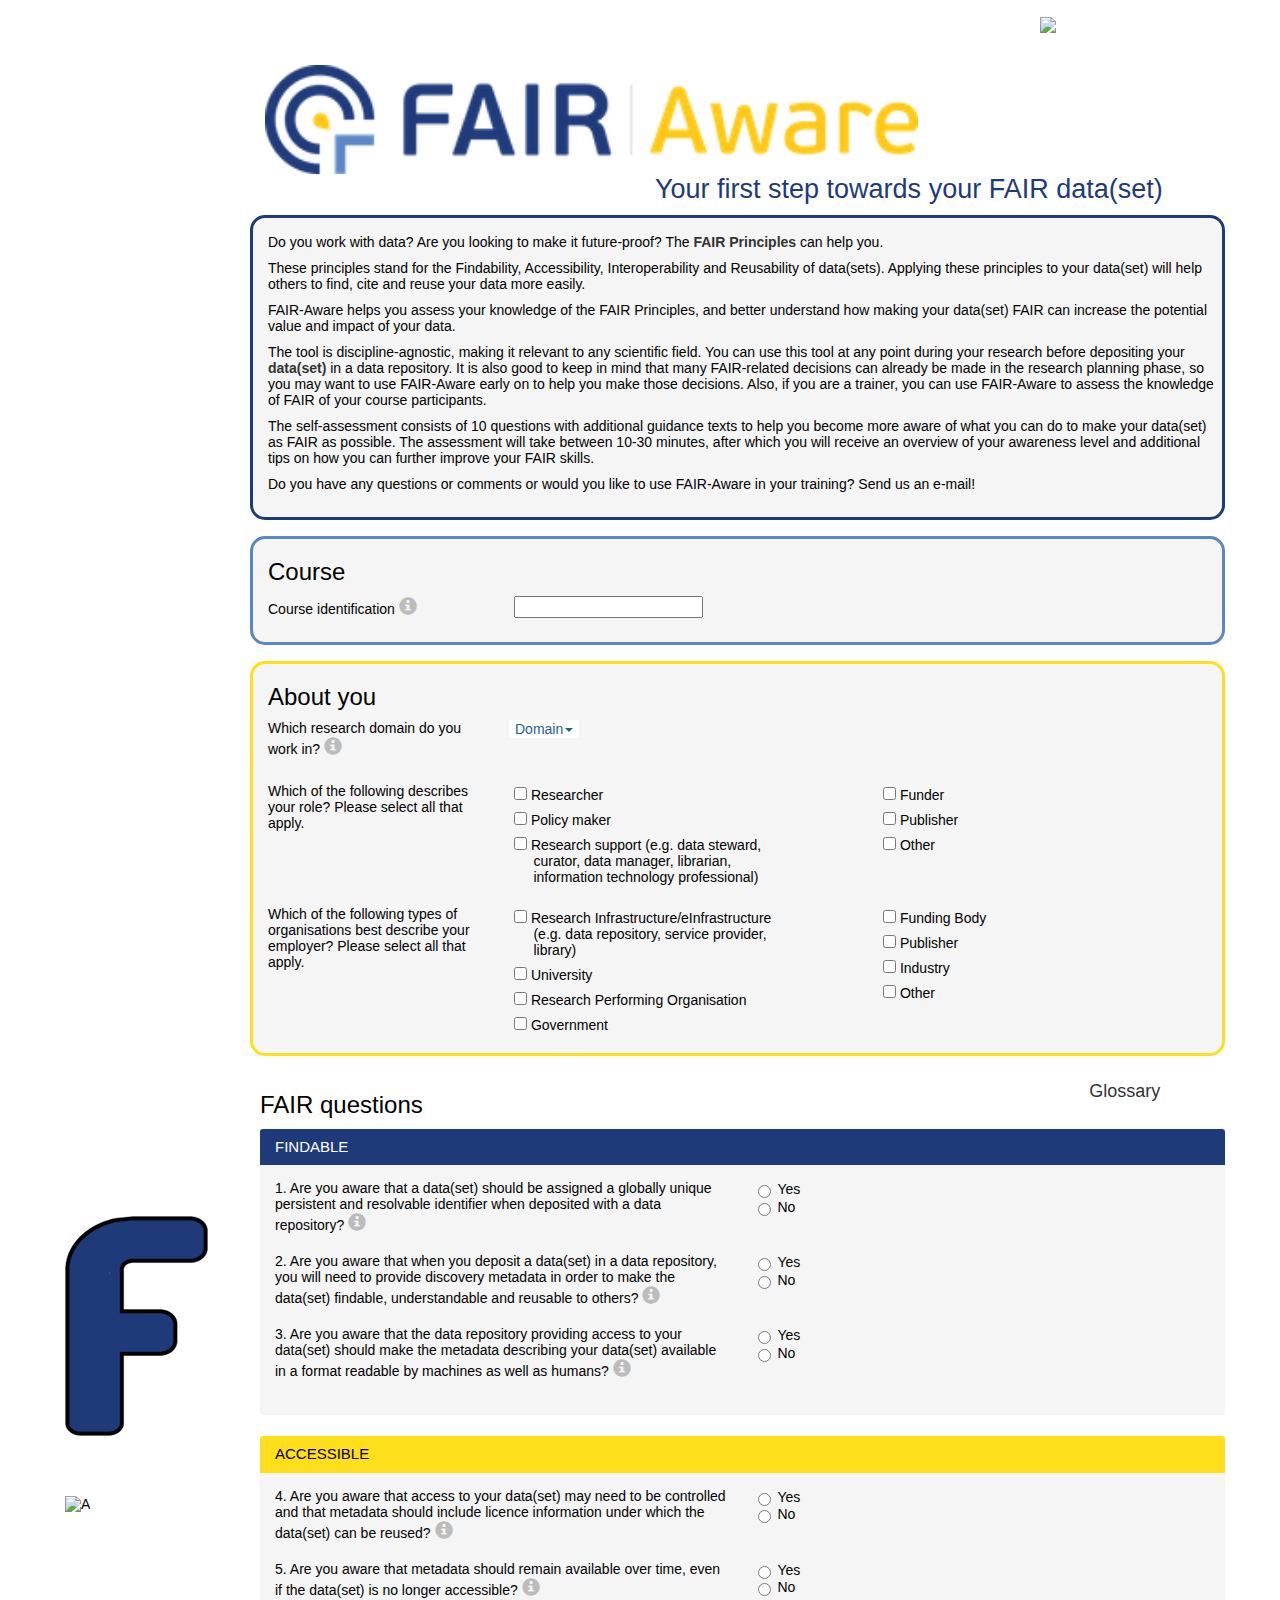
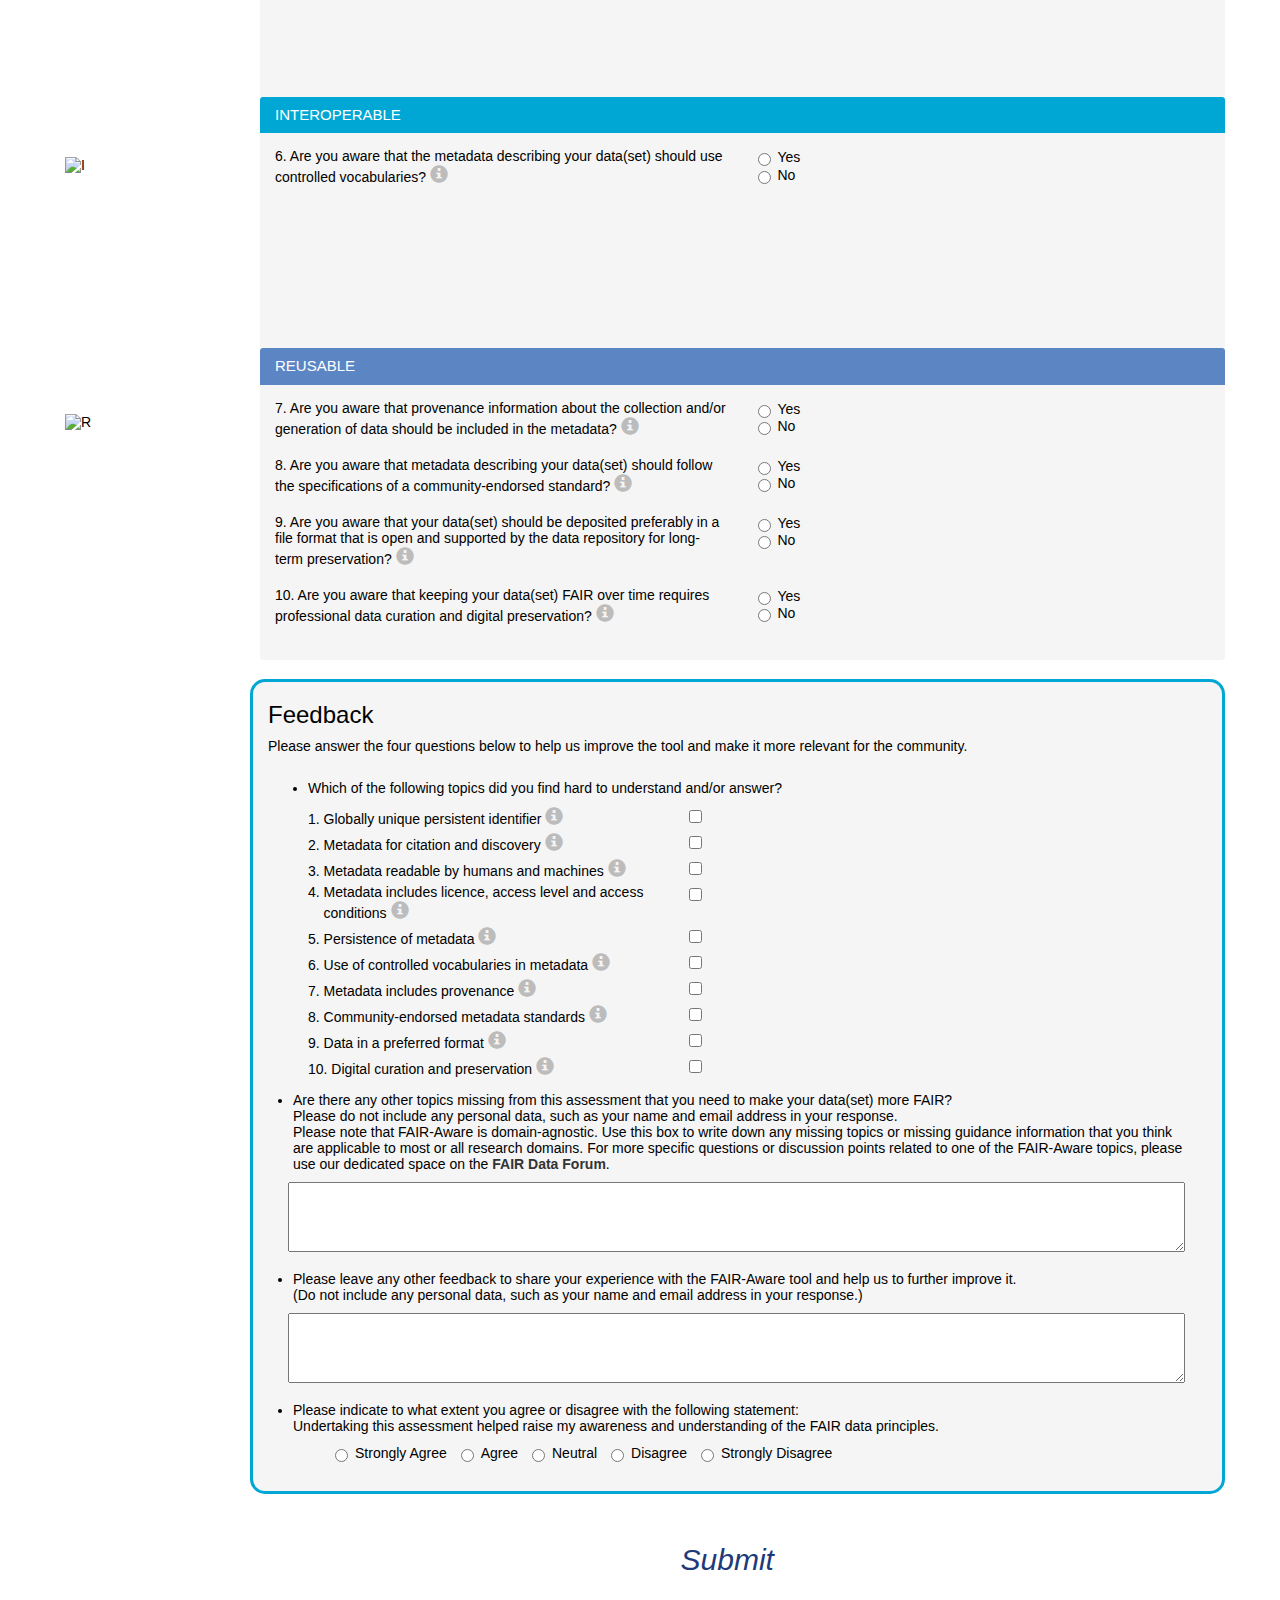
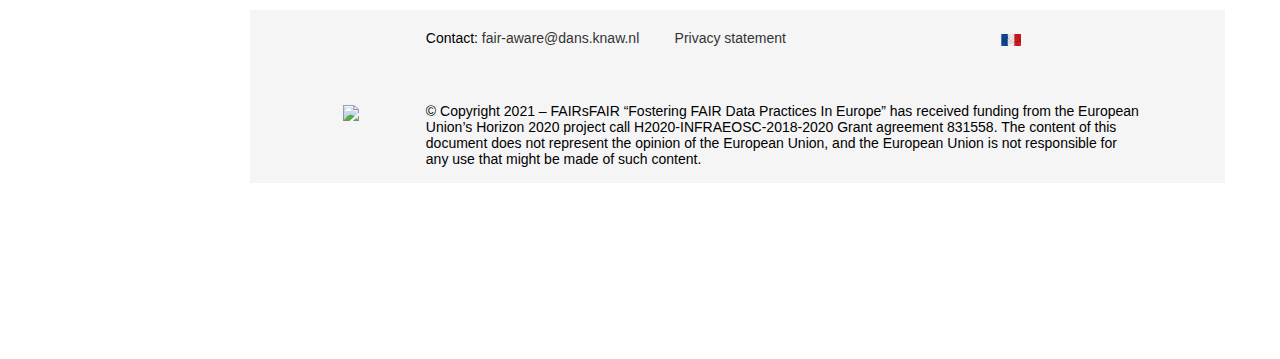
==== index.html @ a75d1a0b "added Matomo code" ====
<!DOCTYPE html>
<html xmlns="http://www.w3.org/1999/html">

<head>
    <meta charset="utf-8"/>
    <meta name="viewport" content="width=device-width, initial-scale=1">
    <meta property="og:title" content="FAIR-Aware online assessment tool"/>
    <meta property="og:description" content="FAIR-Aware is an disciplinary-agnostic online tool developed by the FAIRsFAIR project. Different scientific communities can adapt it to their own use."/>
    <meta property="og:image" content="https://fairaware.dans.knaw.nl/images/logos/fairaware_linkedin.png"/>
    <meta property="og:image:width" content="180" />
    <meta property="og:image:height" content="110" />
    <meta property="og:url" content="https://fairaware.dans.knaw.nl" />

    <title>FAIR-Aware</title>

    <!-- jQuery (necessary for Bootstrap's JavaScript plugins) -->
    <script src="https://ajax.googleapis.com/ajax/libs/jquery/3.5.1/jquery.min.js"></script>
    <!-- Bootstrap via CDN -->
    <link rel="stylesheet" href="https://maxcdn.bootstrapcdn.com/bootstrap/3.4.1/css/bootstrap.min.css">
    <!-- Optional theme -->
    <link rel="stylesheet" href="https://maxcdn.bootstrapcdn.com/bootstrap/3.2.0/css/bootstrap-theme.min.css"/>
    <!-- FontAwesome -->
    <link rel="stylesheet" href="https://pro.fontawesome.com/releases/v5.10.0/css/all.css" integrity="sha384-AYmEC3Yw5cVb3ZcuHtOA93w35dYTsvhLPVnYs9eStHfGJvOvKxVfELGroGkvsg+p" crossorigin="anonymous"/>
    <!-- Bootstrap -->
    <script src="https://maxcdn.bootstrapcdn.com/bootstrap/3.4.1/js/bootstrap.min.js"></script>
    <!-- Firebase App (the core Firebase SDK) is always required and must be listed first -->
    <script src="https://www.gstatic.com/firebasejs/7.8.2/firebase-app.js"></script>
    <!-- Firebase products -->
    <script src="https://www.gstatic.com/firebasejs/7.8.2/firebase-auth.js"></script>
    <script src="https://www.gstatic.com/firebasejs/7.8.2/firebase-database.js"></script>
    <!-- Firebase configuration -->
    <script src="jscript/fbconfig.js"></script>
    <!-- Database scripts -->
    <script src="jscript/database.js"></script>
    <!-- Assessment scripts -->
    <script src="jscript/assessment.js"></script>
    <!-- Assessment css -->
    <link rel="stylesheet" href="css/assessment.css">
    <!-- Assessment favicon -->
    <link rel="shortcut icon" href="images/logos/favicon.ico">
    <!-- Schema.org definitions -->
    <script type="application/ld+json" id="nl-knaw-dans-fairaware">{"@context": "https://schema.org","@type": "Webpage","name": "FAIR-Aware","url": "https://fairaware.dans.knaw.nl/","about": "A tool to assess user's awareness of FAIR principles of research data (FAIR = findable, accessible, interoperable and reusable)","assesses" :  "Awareness of FAIR principles of research data (FAIR = findable, accessible, interoperable and reusable)","audience" : "Researchers, policy makers, publishers, funders,data stewards, curators, data managers, librarian, information technology professionals, other","significantLink" : ["https://www.fairsfair.eu/fair-aware", "https://www.fairsfair.eu/", "https://www.force11.org/group/fairgroup/fairprinciples"],"creator": {"@type": "Project","name": "FAIRsFAIR ","url": "https://www.fairsfair.eu/",    "logo": "https://fairaware.dans.knaw.nl/images/fairisfair.png","contactPoint": {"@type": "ContactPoint","name": "FAIRsFAIR","email": "fair-aware@dans.knaw.nl"}},"maintainer": {"@id": "https://ror.org/008pnp284","@type": "Organization","name": "Data Archiving & Networked Services DANS","address": "Anna van Saksenlaan 51, 2593 HW Den Haag","url": "https://dans.knaw.nl",    "logo": "https://fairaware.dans.knaw.nl/images/dans.png","contactPoint": {"@type": "ContactPoint","name": "DANS","telephone": "+31 70 349 44 50","email": "info@dans.knaw.nl"},"sameAs": ["https://www.youtube.com/user/DANSDataArchiving","https://twitter.com/DANSKNAW"]}}</script>
</head>

<!-- ============================ -->
<!-- =========== BODY =========== -->
<!-- ============================ -->
<body>

<div class="container">
    <div class="fair">

        <!-- === LOGOS === -->
        <div id="logos">
            <div class="row">
                <div class="col-md-10 col-sm-9 col-xs-9"></div>
                <div class="col-md-2 col-sm-3 col-xs-3">
                    <br>
                    <a class="host-logo" href="https://dans.knaw.nl/" target="_blank"><img src="images/logos/dans.png"></a>
                </div>
            </div>
            <div class="row">
                <div class="col-md-2 col-sm-0 col-xs-0"></div>
                <div class="col-md-7 col-sm-9 col-xs-9">
                    <br><br>
                    <a class="fairsfair-logo" href="https://www.fairsfair.eu/fair-aware" target="_blank"><img src="images/logos/fairaware.png"></a>
                </div>
            </div>
        </div>
        <div class="row" id="subtitle">
            <div class="col-md-6 col-sm-0 col-xs-0"></div>
            <div class="col-md-6 col-sm-12 col-xs-12">
                <p>Your first step towards your FAIR data(set)</p>
            </div>
        </div>

        <!-- === INTRODUCTION === -->
        <div class="intro" id="intro">
            <div class="row">
                <div class="col-md-2"></div>
                <div class="col-md-10" id="intro-box">
                    <br>
                    <div id="introduction-text"></div>
                </div>
            </div>
        </div>
        <br>

        <!-- ============================================================ -->
        <!-- ======== SCORE AND GUIDANCE TEXTS AFTER SUBMITTING  ======== -->
        <!-- ============================================================ -->
        <div id="score-and-guidance">
            <div class="row">
                <div class="col-md-4"></div>
                <div class="col-md-8">
                    <h2>Thank you for your participation!</h2>
                </div>
            </div><br><br>
            <div class="row">
                <div class="col-md-2"></div>
                <div class="col-md-10">
                    <div class="row">
                        <div class="col-md-5">
                            <div>
                                <img class="print-letter" id="awareness-f" src="images/print/blue/F_0.jpg" alt="F"/>
                                <img class="print-letter" id="awareness-a" src="images/print/blue/A_0.jpg" alt="A"/>
                                <img class="print-letter" id="awareness-i" src="images/print/blue/I_0.jpg" alt="I"/>
                                <img class="print-letter" id="awareness-r" src="images/print/blue/R_0.jpg" alt="R"/>
                            </div>
                        </div>
                        <div class="col-md-7">
                            <h2>Awareness:</h2>
                            <h2 id="score-text-awareness"></h2>
                        </div>
                    </div>
                    <br>
                    <div class="row">
                        <div class="col-md-5">
                            <div>
                                <img class="print-letter" id="willingness-f" src="images/print/yellow/F_0.jpg" alt="F"/>
                                <img class="print-letter" id="willingness-a" src="images/print/yellow/A_0.jpg" alt="A"/>
                                <img class="print-letter" id="willingness-i" src="images/print/yellow/I_0.jpg" alt="I"/>
                                <img class="print-letter" id="willingness-r" src="images/print/yellow/R_0.jpg" alt="R"/>
                            </div>
                        </div>
                        <div class="col-md-7">
                            <h2>Willingness to comply:</h2>
                            <h2 id="score-text-willingness"></h2>
                        </div>
                    </div>
                    <div class="row" id="guidance-texts">
                        <div class="pagebreak"></div>
                        <div class="col-md-12">
                            <h2>Guidance:</h2>
                            <h4>Based on your answers, you can find the guidance below to improve your awareness on some FAIR issues.</h4><br>
                            <div id="guidance"></div><br>
                        </div>
                    </div>
                    <div id="show-summary" class="row">
                        <div class="col-md-12">
                            <br><br>
                            <h4>If you would like to view a summary of your responses, click <a onclick="show_responses()">here</a></h4>
                    <div class="row social">
                        <div class="col-md-12">
                            <h4>
                                Please share this tool with others:&nbsp;&nbsp;
                                <a onclick="social_media('twitter')"><i class="fab fa-twitter-square"></i></a>&nbsp;&nbsp;
                                <a onclick="social_media('linkedin')"><i class="fab fa-linkedin"></i></a>&nbsp;&nbsp;
                                <a href="mailto:?subject=FAIR-Aware assessment tool&body=I just used FAIR-Aware Assessment tool to assess and increase my knowledge on the FAIR data principles! %0D%0ATry it out for yourself here: https://fairaware.dans.knaw.nl"><i class="fas fa-envelope-square"></i></a>&nbsp;&nbsp;
                                <a onclick="social_media('whatsapp')"><i class="fab fa-whatsapp"></i></a>
                            </h4>
                        </div>
                    </div>
                        </div>
                    </div>
                    <div id="summary-responses" class="row">
                        <div class="pagebreak"></div>
                        <div class="col-md-12">
                            <h2>Summary of your responses:</h2>
                        </div>
                    </div>
                </div>
            </div>
        </div>

        <div id="contents">

            <!-- ======================== -->
            <!-- ======== COURSE ======== -->
            <!-- ======================== -->
            <div>
                <div class="row">
                    <div class="col-md-2"></div>
                    <div class="col-md-10" id="course">
                        <h3>Course <i class="fas fa-chalkboard-teacher" aria-hidden="true"></i></h3>

                        <div class="row">
                            <div class="col-md-3" id="C-i-1-title">
                                <p>Course identification
                                    <a href="#fhelp" data-toggle="modal" onclick="show_modal('C-i-1')">
                                        <span class="glyphicon glyphicon-info-sign" ></span>
                                    </a>
                                </p>
                            </div>
                            <div class="col-md-9">
                                <input id="cq1"/>
                            </div>
                        </div>
                    </div>
                </div>
            </div>
            <br>

            <!-- =========================== -->
            <!-- ======== ABOUT YOU ======== -->
            <!-- =========================== -->
            <div class="context">
                <div class="row">
                    <div class="col-md-2"></div>
                    <div class="col-md-10" id="about-you">
                        <h3>About you <i class="fa fa-user-circle" aria-hidden="true"></i></h3>

                        <div class="row">
                           <div class="col-md-3" id="Y-i-1-title">
                                <p>Which research domain do you work in?
                                    <a href="#fhelp" data-toggle="modal" onclick="show_modal('Y-i-1')">
                                        <span class="glyphicon glyphicon-info-sign" ></span>
                                    </a>
                                </p>
                           </div>
                           <div class="col-md-9">
                               <div id="yq1">
                                   <div class="row">
                                       <div class="col-md-2">
                                           <div id="domain" html-file="domain.html"></div>
                                           <script>includeHTML("domain");</script>
                                       </div>
                                       <div class="col-md-10">
                                           <div id="show-domains"></div>
                                       </div>
                                   </div>
                               </div>
                           </div>
                        </div>
                        <br>

                        <div class="row">
                            <div class="col-md-3" id="Y-i-2-title">
                                <p>Which of the following describes your role? Please select all that apply. </p>
                            </div>
                            <div class="col-md-9">
                                <div id="yq2">
                                    <div class="row">
                                        <div class="col-md-5">
                                            <label id="lyq2.1"><input type="checkbox" id="yq2.1" onclick="update_Y('yq2')"> Researcher</label><br>
                                            <label id="lyq2.2"><input type="checkbox" id="yq2.2" onclick="update_Y('yq2')"> Policy maker</label><br>
                                            <label id="lyq2.3"><input type="checkbox" id="yq2.3" onclick="update_Y('yq2')"> Research support (e.g. data steward, &nbsp;&nbsp;&nbsp;&nbsp;&nbsp;curator, data manager, librarian, &nbsp;&nbsp;&nbsp;&nbsp;&nbsp;information technology professional)</label><br>
                                        </div>
                                        <div class="col-md-1"></div>
                                        <div class="col-md-6">
                                            <label id="lyq2.4"><input type="checkbox" id="yq2.4" onclick="update_Y('yq2')"> Funder</label><br>
                                            <label id="lyq2.5"><input type="checkbox" id="yq2.5" onclick="update_Y('yq2')"> Publisher</label><br>
                                            <label id="lyq2.6"><input type="checkbox" id="yq2.6" onclick="update_Y('yq2')"> Other</label>&nbsp;
                                            <input id="yq2.6.1"/><br>
                                        </div>
                                    </div>
                                </div>
                            </div>
                        </div>
                        <br>

                        <div class="row">
                            <div class="col-md-3" id="Y-i-3-title">
                                <p>Which of the following types of organisations best describe your employer? Please select all that apply.</p>
                            </div>
                            <div class="col-md-9">
                                <div id="yq3">
                                    <div class="row">
                                        <div class="col-md-5">
                                            <label id="lyq3.1"><input type="checkbox" id="yq3.1" onclick="update_Y('yq3')"> Research Infrastructure/eInfrastructure &nbsp;&nbsp;&nbsp;&nbsp;&nbsp;(e.g. data repository, service provider, &nbsp;&nbsp;&nbsp;&nbsp;&nbsp;library)</label><br>
                                            <label id="lyq3.2"><input type="checkbox" id="yq3.2" onclick="update_Y('yq3')"> University</label><br>
                                            <label id="lyq3.3"><input type="checkbox" id="yq3.3" onclick="update_Y('yq3')"> Research Performing Organisation</label><br>
                                            <label id="lyq3.4"><input type="checkbox" id="yq3.4" onclick="update_Y('yq3')"> Government</label><br>
                                        </div>
                                        <div class="col-md-1"></div>
                                        <div class="col-md-6">
                                            <label id="lyq3.5"><input type="checkbox" id="yq3.5" onclick="update_Y('yq3')"> Funding Body</label><br>
                                            <label id="lyq3.6"><input type="checkbox" id="yq3.6" onclick="update_Y('yq3')"> Publisher</label><br>
                                            <label id="lyq3.7"><input type="checkbox" id="yq3.7" onclick="update_Y('yq3')"> Industry</label><br>
                                            <label id="lyq3.8"><input type="checkbox" id="yq3.8" onclick="update_Y('yq3')"> Other</label>&nbsp;
                                            <input id="yq3.8.1"/><br>
                                        </div>
                                    </div>
                                </div>
                            </div>
                        </div>

                    </div>
                </div>
            </div>
            <br>

            <div class="pagebreak"></div>

            <div class="panel-group">

                <!-- ========================== -->
                <!-- ======== FINDABLE ======== -->
                <!-- ========================== -->
                <div class="row">
                    <div class="col-md-2">
                        <br><br><br><br>
                        <img id="image-f" src="images/icons/F_100.png" alt="F">
                    </div>
                    <div class="col-md-10">
                        <div class="row">
                            <div class="col-md-9">
                                <h3>FAIR questions <i class="far fa-eye" aria-hidden="true"></i><i class="far fa-eye" aria-hidden="true"></i></h3>
                            </div>
                            <div class="col-md-3">
                                <div class="row">
                                    <div class="col-md-4">
                                    </div>
                                    <div class="col-md-8">
                                        <h4><a data-toggle="modal" onclick="show_modal('glossary')">Glossary  <i class="fas fa-book"></i></a></h4>
                                    </div>
                                </div>
                            </div>
                        </div>
                        <div class="panel panel-default">
                            <div class="panel-heading" id="panel-heading-findable">
                                <h4 class="panel-title" id="panel-title-findable">
                                    <div id="F-i-title">FINDABLE</div>
                                </h4>
                            </div>
                            <div class="panel-body">
                                <form>
                                    <div class="form-group row">
                                        <label for="fq1" class="col-sm-6 col-form-label" id="F-i-1-title">
                                            1. Are you aware that a data(set) should be assigned a globally unique persistent and resolvable identifier when deposited with a data repository?
                                            <a href="#fhelp" data-toggle="modal" onclick="show_modal('F-i-1')">
                                                <span class="glyphicon glyphicon-info-sign" ></span>
                                            </a>
                                        </label>
                                        <div class="col-sm-1" id="fq1">
                                            <label class="radio-inline" id="lfq1.1"><input type="radio" name="fq1" id="fq1.1" value="1" onclick="update('fq1')"> Yes</label><br>
                                            <label class="radio-inline" id="lfq1.2"><input type="radio" name="fq1" id="fq1.2" value="0" onclick="update('fq1')"> No</label><br>
                                        </div>
                                        <div class="col-sm-5 col-xs-12 intention"  id="fq1-i">
                                            How likely are you willing to comply with this practice?
                                            <a href="#fhelp" data-toggle="modal" onclick="show_modal('compliance')"><span class="glyphicon glyphicon-info-sign" ></span></a><br>
                                            Very unlikely&nbsp;&nbsp;
                                            <label class="radio-inline" id="lfq1.1-i"><input type="radio" name="fq1-i" id="fq1.1-i" value="1" onclick="update_intention('fq1')">1</label>
                                            <label class="radio-inline" id="lfq1.2-i"><input type="radio" name="fq1-i" id="fq1.2-i" value="2" onclick="update_intention('fq1')">2</label>
                                            <label class="radio-inline" id="lfq1.3-i"><input type="radio" name="fq1-i" id="fq1.3-i" value="3" onclick="update_intention('fq1')">3</label>
                                            <label class="radio-inline" id="lfq1.4-i"><input type="radio" name="fq1-i" id="fq1.4-i" value="4" onclick="update_intention('fq1')">4</label>
                                            <label class="radio-inline" id="lfq1.5-i"><input type="radio" name="fq1-i" id="fq1.5-i" value="5" onclick="update_intention('fq1')">5</label>
                                            &nbsp;&nbsp;Very likely<br>
                                        </div>
                                    </div>
                                    <div class="form-group row">
                                        <label for="fq2" class="col-sm-6 col-form-label" id="F-i-2-title">
                                            2. Are you aware that when you deposit a data(set) in a data repository, you will need to provide discovery
                                            metadata in order to make the data(set) findable, understandable and reusable to others?
                                            <a href="#fhelp" data-toggle="modal" onclick="show_modal('F-i-2')">
                                                <span class="glyphicon glyphicon-info-sign" ></span>
                                            </a>
                                        </label>
                                        <div class="col-sm-1" id="fq2">
                                            <label class="radio-inline" id="lfq2.1"><input type="radio" name="fq2" id="fq2.1" value="1" onclick="update('fq2')"> Yes</label><br>
                                            <label class="radio-inline" id="lfq2.2"><input type="radio" name="fq2" id="fq2.2" value="0" onclick="update('fq2')" > No</label><br>
                                        </div>
                                        <div class="col-sm-5 col-xs-12 intention"  id="fq2-i">
                                            How likely are you willing to comply with this practice?
                                            <a href="#fhelp" data-toggle="modal" onclick="show_modal('compliance')"><span class="glyphicon glyphicon-info-sign" ></span></a><br>
                                            Very unlikely&nbsp;&nbsp;
                                            <label class="radio-inline" id="lfq2.1-i"><input type="radio" name="fq2-i" id="fq2.1-i" value="1" onclick="update_intention('fq2')">1</label>
                                            <label class="radio-inline" id="lfq2.2-i"><input type="radio" name="fq2-i" id="fq2.2-i" value="2" onclick="update_intention('fq2')">2</label>
                                            <label class="radio-inline" id="lfq2.3-i"><input type="radio" name="fq2-i" id="fq2.3-i" value="3" onclick="update_intention('fq2')">3</label>
                                            <label class="radio-inline" id="lfq2.4-i"><input type="radio" name="fq2-i" id="fq2.4-i" value="4" onclick="update_intention('fq2')">4</label>
                                            <label class="radio-inline" id="lfq2.5-i"><input type="radio" name="fq2-i" id="fq2.5-i" value="5" onclick="update_intention('fq2')">5</label>
                                            &nbsp;&nbsp;Very likely<br>
                                        </div>
                                    </div>
                                    <div class="form-group row">
                                        <label for="fq3" class="col-sm-6 col-form-label" id="F-i-3-title">
                                            3. Are you aware that the data repository providing access to your data(set) should make the metadata describing your data(set)
                                            available in a format readable by machines as well as humans?
                                            <a href="#fhelp" data-toggle="modal" onclick="show_modal('F-i-3')">
                                                <span class="glyphicon glyphicon-info-sign" ></span>
                                            </a>
                                        </label>
                                        <div class="col-sm-1" id="fq3">
                                            <label class="radio-inline" id="lfq3.1"><input type="radio" name="fq3" id="fq3.1" value=1" onclick="update('fq3')"> Yes</label><br>
                                            <label class="radio-inline" id="lfq3.2"><input type="radio" name="fq3" id="fq3.2" value="0" onclick="update('fq3')"> No</label><br>
                                        </div>
                                        <div class="col-sm-5 col-xs-12 intention"  id="fq3-i">
                                            How likely are you willing to comply with this practice?
                                            <a href="#fhelp" data-toggle="modal" onclick="show_modal('compliance')"><span class="glyphicon glyphicon-info-sign" ></span></a><br>
                                            Very unlikely&nbsp;&nbsp;
                                            <label class="radio-inline" id="lfq3.1-i"><input type="radio" name="fq3-i" id="fq3.1-i" value="1" onclick="update_intention('fq3')">1</label>
                                            <label class="radio-inline" id="lfq3.2-i"><input type="radio" name="fq3-i" id="fq3.2-i" value="2" onclick="update_intention('fq3')">2</label>
                                            <label class="radio-inline" id="lfq3.3-i"><input type="radio" name="fq3-i" id="fq3.3-i" value="3" onclick="update_intention('fq3')">3</label>
                                            <label class="radio-inline" id="lfq3.4-i"><input type="radio" name="fq3-i" id="fq3.4-i" value="4" onclick="update_intention('fq3')">4</label>
                                            <label class="radio-inline" id="lfq3.5-i"><input type="radio" name="fq3-i" id="fq3.5-i" value="5" onclick="update_intention('fq3')">5</label>
                                            &nbsp;&nbsp;Very likely<br>
                                        </div>
                                    </div>
                                </form>
                            </div>
                        </div>
                    </div>
                </div>
                <div class="pagebreak"></div>

                <!-- ============================ -->
                <!-- ======== ACCESSIBLE ======== -->
                <!-- ============================ -->
                <div class="row">
                    <div class="col-md-2">
                        <img id="image-a" src="images/icons/A_100.png" alt="A">
                    </div>
                    <div class="col-md-10">
                        <div class="panel panel-default">
                            <div class="panel-heading" id="panel-heading-accessible">
                                <h4 class="panel-title" id="panel-title-accessible">
                                    <div id="A-i-title">ACCESSIBLE</div>
                                </h4>
                            </div>
                            <div class="panel-body">
                                <form>
                                    <div class="form-group row">
                                        <label for="aq1" class="col-sm-6 col-form-label" id="A-i-1-title">
                                            4. Are you aware that access to your data(set) may need to be controlled and that metadata
                                            should include licence information under which the data(set) can be reused?
                                            <a href="#fhelp" data-toggle="modal" onclick="show_modal('A-i-1')">
                                                <span class="glyphicon glyphicon-info-sign" ></span>
                                            </a>
                                        </label>
                                        <div class="col-sm-1" id="aq1">
                                            <label class="radio-inline" id="laq1.1"><input type="radio" name="aq1" id="aq1.1" value="1" onclick="update('aq1')"> Yes</label><br>
                                            <label class="radio-inline" id="laq1.2"><input type="radio" name="aq1" id="aq1.2" value="0" onclick="update('aq1')"> No</label><br>
                                        </div>
                                        <div class="col-sm-5 col-xs-12 intention"  id="aq1-i">
                                            How likely are you willing to comply with this practice?
                                            <a href="#fhelp" data-toggle="modal" onclick="show_modal('compliance')"><span class="glyphicon glyphicon-info-sign" ></span></a><br>
                                            Very unlikely&nbsp;&nbsp;
                                            <label class="radio-inline" id="laq1.1-i"><input type="radio" name="aq1-i" id="aq1.1-i" value="1" onclick="update_intention('aq1')">1</label>
                                            <label class="radio-inline" id="laq1.2-i"><input type="radio" name="aq1-i" id="aq1.2-i" value="2" onclick="update_intention('aq1')">2</label>
                                            <label class="radio-inline" id="laq1.3-i"><input type="radio" name="aq1-i" id="aq1.3-i" value="3" onclick="update_intention('aq1')">3</label>
                                            <label class="radio-inline" id="laq1.4-i"><input type="radio" name="aq1-i" id="aq1.4-i" value="4" onclick="update_intention('aq1')">4</label>
                                            <label class="radio-inline" id="laq1.5-i"><input type="radio" name="aq1-i" id="aq1.5-i" value="5" onclick="update_intention('aq1')">5</label>
                                            &nbsp;&nbsp;Very likely<br>
                                        </div>
                                    </div>
                                    <div class="form-group row">
                                        <label for="aq2" class="col-sm-6 col-form-label" id="A-i-2-title">
                                            5. Are you aware that metadata should remain available over time, even if the data(set) is no longer accessible?
                                            <a href="#fhelp" data-toggle="modal" onclick="show_modal('A-i-2')">
                                                <span class="glyphicon glyphicon-info-sign" ></span>
                                            </a>
                                        </label>
                                        <div class="col-sm-1" id="aq2">
                                            <label class="radio-inline" id="laq2.1"><input type="radio" name="aq2" id="aq2.1" value="1" onclick="update('aq2')"> Yes</label><br>
                                            <label class="radio-inline" id="laq2.2"><input type="radio" name="aq2" id="aq2.2" value="0" onclick="update('aq2')" > No</label><br>
                                        </div>
                                        <div class="col-sm-5 col-xs-12 intention"  id="aq2-i">
                                            How likely are you willing to comply with this practice?
                                            <a href="#fhelp" data-toggle="modal" onclick="show_modal('compliance')"><span class="glyphicon glyphicon-info-sign" ></span></a><br>
                                            Very unlikely&nbsp;&nbsp;
                                            <label class="radio-inline" id="laq2.1-i"><input type="radio" name="aq2-i" id="aq2.1-i" value="1" onclick="update_intention('aq2')">1</label>
                                            <label class="radio-inline" id="laq2.2-i"><input type="radio" name="aq2-i" id="aq2.2-i" value="2" onclick="update_intention('aq2')">2</label>
                                            <label class="radio-inline" id="laq2.3-i"><input type="radio" name="aq2-i" id="aq2.3-i" value="3" onclick="update_intention('aq2')">3</label>
                                            <label class="radio-inline" id="laq2.4-i"><input type="radio" name="aq2-i" id="aq2.4-i" value="4" onclick="update_intention('aq2')">4</label>
                                            <label class="radio-inline" id="laq2.5-i"><input type="radio" name="aq2-i" id="aq2.5-i" value="5" onclick="update_intention('aq2')">5</label>
                                            &nbsp;&nbsp;Very likely<br>
                                        </div>
                                    </div>
                                    <br><br><br><br>
                                </form>
                            </div>
                        </div>
                    </div>
                </div>

                <!-- =============================== -->
                <!-- ======== INTEROPERABLE ======== -->
                <!-- =============================== -->
                <div class="row">
                    <div class="col-md-2">
                        <img id="image-i" src="images/icons/I_100.png" alt="I">
                    </div>
                    <div class="col-md-10">
                        <div class="panel panel-default">
                            <div class="panel-heading" id="panel-heading-interoperable">
                                <h4 class="panel-title" id="panel-title-interoperable">
                                    <div id="I-i-title">INTEROPERABLE</div>
                                </h4>
                            </div>
                            <div class="panel-body">
                                <form>
                                   <div class="form-group row">
                                        <label for="iq1" class="col-sm-6 col-form-label" id="I-i-1-title">
                                            6. Are you aware that the metadata describing your data(set) should use controlled vocabularies?
                                            <a href="#fhelp" data-toggle="modal" onclick="show_modal('I-i-1')">
                                                <span class="glyphicon glyphicon-info-sign" ></span>
                                            </a>
                                        </label>
                                        <div class="col-sm-1" id="iq1">
                                            <label class="radio-inline" id="liq1.1"><input type="radio" name="iq1" id="iq1.1" value="1" onclick="update('iq1')"> Yes</label><br>
                                            <label class="radio-inline" id="liq1.2"><input type="radio" name="iq1" id="iq1.2" value="0" onclick="update('iq1')" > No</label><br>
                                        </div>
                                        <div class="col-sm-5 col-xs-12 intention"  id="iq1-i">
                                            How likely are you willing to comply with this practice?
                                            <a href="#fhelp" data-toggle="modal" onclick="show_modal('compliance')"><span class="glyphicon glyphicon-info-sign" ></span></a><br>
                                            Very unlikely&nbsp;&nbsp;
                                            <label class="radio-inline" id="liq1.1-i"><input type="radio" name="iq1-i" id="iq1.1-i" value="1" onclick="update_intention('iq1')">1</label>
                                            <label class="radio-inline" id="liq1.2-i"><input type="radio" name="iq1-i" id="iq1.2-i" value="2" onclick="update_intention('iq1')">2</label>
                                            <label class="radio-inline" id="liq1.3-i"><input type="radio" name="iq1-i" id="iq1.3-i" value="3" onclick="update_intention('iq1')">3</label>
                                            <label class="radio-inline" id="liq1.4-i"><input type="radio" name="iq1-i" id="iq1.4-i" value="4" onclick="update_intention('iq1')">4</label>
                                            <label class="radio-inline" id="liq1.5-i"><input type="radio" name="iq1-i" id="iq1.5-i" value="5" onclick="update_intention('iq1')">5</label>
                                            &nbsp;&nbsp;Very likely<br>
                                        </div>
                                   </div>
                                    <br><br><br><br><br><br><br><br>
                                </form>
                            </div>
                        </div>
                    </div>
                </div>
                <div class="pagebreak"></div>

                <!-- ========================== -->
                <!-- ======== REUSABLE ======== -->
                <!-- ========================== -->
                <div class="row">
                    <div class="col-md-2">
                        <br>
                        <img id="image-r" src="images/icons/R_100.png" alt="R">
                    </div>
                    <div class="col-md-10">
                        <div class="panel panel-default">
                            <div class="panel-heading" id="panel-heading-reusable">
                                <h4 class="panel-title" id="panel-title-reusable">
                                    <div id="R-i-title">REUSABLE</div>
                                </h4>
                            </div>
                            <div class="panel-body">
                                <form>
                                    <div class="form-group row">
                                        <label for="rq1" class="col-sm-6 col-form-label" id="R-i-1-title">
                                            7. Are you aware that provenance information about the collection and/or generation of data should be included in the metadata?
                                            <a href="#fhelp" data-toggle="modal" onclick="show_modal('R-i-1')">
                                                <span class="glyphicon glyphicon-info-sign" ></span>
                                            </a>
                                        </label>
                                        <div class="col-sm-1" id="rq1">
                                            <label class="radio-inline" id="lrq1.1"><input type="radio" name="rq1" id="rq1.1" value="1" onclick="update('rq1')"> Yes</label><br>
                                            <label class="radio-inline" id="lrq1.2"><input type="radio" name="rq1" id="rq1.2" value="0" onclick="update('rq1')"> No</label><br>
                                        </div>
                                       <div class="col-sm-5 col-xs-12 intention"  id="rq1-i">
                                            How likely are you willing to comply with this practice?
                                            <a href="#fhelp" data-toggle="modal" onclick="show_modal('compliance')"><span class="glyphicon glyphicon-info-sign" ></span></a><br>
                                            Very unlikely&nbsp;&nbsp;
                                            <label class="radio-inline" id="lrq1.1-i"><input type="radio" name="rq1-i" id="rq1.1-i" value="1" onclick="update_intention('rq1')">1</label>
                                            <label class="radio-inline" id="lrq1.2-i"><input type="radio" name="rq1-i" id="rq1.2-i" value="2" onclick="update_intention('rq1')">2</label>
                                            <label class="radio-inline" id="lrq1.3-i"><input type="radio" name="rq1-i" id="rq1.3-i" value="3" onclick="update_intention('rq1')">3</label>
                                            <label class="radio-inline" id="lrq1.4-i"><input type="radio" name="rq1-i" id="rq1.4-i" value="4" onclick="update_intention('rq1')">4</label>
                                            <label class="radio-inline" id="lrq1.5-i"><input type="radio" name="rq1-i" id="rq1.5-i" value="5" onclick="update_intention('rq1')">5</label>
                                            &nbsp;&nbsp;Very likely<br>
                                        </div>
                                    </div>
                                    <div class="form-group row">
                                        <label for="rq2" class="col-sm-6 col-form-label" id="R-i-2-title">
                                            8. Are you aware that metadata describing your data(set) should follow the specifications of a community-endorsed standard?
                                            <a href="#fhelp" data-toggle="modal" onclick="show_modal('R-i-2')">
                                                <span class="glyphicon glyphicon-info-sign" ></span>
                                            </a>
                                        </label>
                                        <div class="col-sm-1" id="rq2">
                                            <label class="radio-inline" id="lrq2.1"><input type="radio" name="rq2" id="rq2.1" value="1" onclick="update('rq2')"> Yes</label><br>
                                            <label class="radio-inline" id="lrq2.2"><input type="radio" name="rq2" id="rq2.2" value="0" onclick="update('rq2')"> No</label><br>
                                        </div>
                                        <div class="col-sm-5 col-xs-12 intention"  id="rq2-i">
                                            How likely are you willing to comply with this practice?
                                            <a href="#fhelp" data-toggle="modal" onclick="show_modal('compliance')"><span class="glyphicon glyphicon-info-sign" ></span></a><br>
                                            Very unlikely&nbsp;&nbsp;
                                            <label class="radio-inline" id="lrq2.1-i"><input type="radio" name="rq2-i" id="rq2.1-i" value="1" onclick="update_intention('rq2')">1</label>
                                            <label class="radio-inline" id="lrq2.2-i"><input type="radio" name="rq2-i" id="rq2.2-i" value="2" onclick="update_intention('rq2')">2</label>
                                            <label class="radio-inline" id="lrq2.3-i"><input type="radio" name="rq2-i" id="rq2.3-i" value="3" onclick="update_intention('rq2')">3</label>
                                            <label class="radio-inline" id="lrq2.4-i"><input type="radio" name="rq2-i" id="rq2.4-i" value="4" onclick="update_intention('rq2')">4</label>
                                            <label class="radio-inline" id="lrq2.5-i"><input type="radio" name="rq2-i" id="rq2.5-i" value="5" onclick="update_intention('rq2')">5</label>
                                            &nbsp;&nbsp;Very likely<br>
                                        </div>
                                    </div>
                                    <div class="form-group row">
                                        <label for="rq3" class="col-sm-6 col-form-label" id="R-i-3-title">
                                            9. Are you aware that your data(set) should be deposited preferably in a file format that is open
                                            and supported by the data repository for long-term preservation?
                                            <a href="#fhelp" data-toggle="modal" onclick="show_modal('R-i-3')">
                                                <span class="glyphicon glyphicon-info-sign" ></span>
                                            </a>
                                        </label>
                                        <div class="col-sm-1" id="rq3">
                                            <label class="radio-inline" id="lrq3.1"><input type="radio" name="rq3" id="rq3.1" value="1" onclick="update('rq3')"> Yes</label><br>
                                            <label class="radio-inline" id="lrq3.2"><input type="radio" name="rq3" id="rq3.2" value="0" onclick="update('rq3')"> No</label><br>
                                        </div>
                                        <div class="col-sm-5 col-xs-12 intention"  id="rq3-i">
                                            How likely are you willing to comply with this practice?
                                            <a href="#fhelp" data-toggle="modal" onclick="show_modal('compliance')"><span class="glyphicon glyphicon-info-sign" ></span></a><br>
                                            Very unlikely&nbsp;&nbsp;
                                            <label class="radio-inline" id="lrq3.1-i"><input type="radio" name="rq3-i" id="rq3.1-i" value="1" onclick="update_intention('rq3')">1</label>
                                            <label class="radio-inline" id="lrq3.2-i"><input type="radio" name="rq3-i" id="rq3.2-i" value="2" onclick="update_intention('rq3')">2</label>
                                            <label class="radio-inline" id="lrq3.3-i"><input type="radio" name="rq3-i" id="rq3.3-i" value="3" onclick="update_intention('rq3')">3</label>
                                            <label class="radio-inline" id="lrq3.4-i"><input type="radio" name="rq3-i" id="rq3.4-i" value="4" onclick="update_intention('rq3')">4</label>
                                            <label class="radio-inline" id="lrq3.5-i"><input type="radio" name="rq3-i" id="rq3.5-i" value="5" onclick="update_intention('rq3')">5</label>
                                            &nbsp;&nbsp;Very likely<br>
                                        </div>
                                    </div>
                                    <div class="form-group row">
                                        <label for="rq4" class="col-sm-6 col-form-label" id="R-i-4-title">
                                            10. Are you aware that keeping your data(set) FAIR over time requires professional data curation and digital preservation?
                                            <a href="#fhelp" data-toggle="modal" onclick="show_modal('R-i-4')">
                                                <span class="glyphicon glyphicon-info-sign" ></span>
                                            </a>
                                        </label>
                                        <div class="col-sm-1" id="rq4">
                                            <label class="radio-inline" id="lrq4.1"><input type="radio" name="rq4" id="rq4.1" value="1" onclick="update('rq4')"> Yes</label><br>
                                            <label class="radio-inline" id="lrq4.2"><input type="radio" name="rq4" id="rq4.2" value="0" onclick="update('rq4')"> No</label><br>
                                        </div>
                                        <div class="col-sm-5 col-xs-12 intention"  id="rq4-i">
                                            How likely are you willing to comply with this practice?
                                            <a href="#fhelp" data-toggle="modal" onclick="show_modal('compliance')"><span class="glyphicon glyphicon-info-sign" ></span></a><br>
                                            Very unlikely&nbsp;&nbsp;
                                            <label class="radio-inline" id="lrq4.1-i"><input type="radio" name="rq4-i" id="rq4.1-i" value="1" onclick="update_intention('rq4')">1</label>
                                            <label class="radio-inline" id="lrq4.2-i"><input type="radio" name="rq4-i" id="rq4.2-i" value="2" onclick="update_intention('rq4')">2</label>
                                            <label class="radio-inline" id="lrq4.3-i"><input type="radio" name="rq4-i" id="rq4.3-i" value="3" onclick="update_intention('rq4')">3</label>
                                            <label class="radio-inline" id="lrq4.4-i"><input type="radio" name="rq4-i" id="rq4.4-i" value="4" onclick="update_intention('rq4')">4</label>
                                            <label class="radio-inline" id="lrq4.5-i"><input type="radio" name="rq4-i" id="rq4.5-i" value="5" onclick="update_intention('rq4')">5</label>
                                            &nbsp;&nbsp;Very likely<br>
                                        </div>
                                    </div>
                                </form>
                            </div>
                        </div>
                    </div>
                </div>
                <div class="pagebreak"></div>
            </div>

            <!-- =========================== -->
            <!-- ======== FEEDBACK  ======== -->
            <!-- =========================== -->
            <div id="feedback">
                <div>
                    <div class="row">
                        <div class="col-md-2"></div>
                        <div class="col-md-10 feedback" id="feedback-box">
                            <h3>Feedback <i class="far fa-hand-point-left" aria-hidden="true"></i></h3>
                            <p>Please answer the four questions below to help us improve the tool and make it more relevant for the community.</p>
                            <div id="Q-i-1-title">
                                <br>
                                <ul>
                                    <li>Which of the following topics did you find hard to understand and/or answer?</li>
                                </ul>
                            </div>
                            <div>
                                <ul>
                                    <div class="row">
                                        <div class="col-md-5 col-sm-7 col-xs-10">
                                            <label id="lqq1.1">1. Globally unique persistent identifier&nbsp;<a href="#fhelp" data-toggle="modal" onclick="show_modal('F-i-1')"><span class="glyphicon glyphicon-info-sign" ></span></a></label>
                                        </div>
                                        <div class="col-md-1">
                                            <input type="checkbox" id="qq1.1">
                                        </div>
                                    </div>
                                    <div  class="row">
                                        <div class="col-md-5 col-sm-7 col-xs-10">
                                            <label id="lqq1.2">2. Metadata for citation and discovery&nbsp;<a href="#fhelp" data-toggle="modal" onclick="show_modal('F-i-2')"><span class="glyphicon glyphicon-info-sign" ></span></a></label>
                                        </div>
                                        <div class="col-md-1">
                                            <input type="checkbox" id="qq1.2">
                                        </div>
                                    </div>
                                    <div  class="row">
                                        <div class="col-md-5 col-sm-7 col-xs-10">
                                            <label id="lqq1.3">3. Metadata readable by humans and machines&nbsp;<a href="#fhelp" data-toggle="modal" onclick="show_modal('F-i-3')"><span class="glyphicon glyphicon-info-sign" ></span></a></label>
                                        </div>
                                        <div class="col-md-1">
                                            <input type="checkbox" id="qq1.3">
                                        </div>
                                    </div>
                                    <div  class="row">
                                        <div class="col-md-5 col-sm-7 col-xs-10">
                                            <label id="lqq1.4">4. Metadata includes licence, access level and access <br>&nbsp;&nbsp;&nbsp;&nbsp;conditions&nbsp;<a href="#fhelp" data-toggle="modal" onclick="show_modal('A-i-1')"><span class="glyphicon glyphicon-info-sign" ></span></a></label>
                                        </div>
                                        <div class="col-md-1">
                                            <input type="checkbox" id="qq1.4">
                                        </div>
                                    </div>
                                    <div  class="row">
                                        <div class="col-md-5 col-sm-7 col-xs-10">
                                            <label id="lqq1.5">5. Persistence of metadata&nbsp;<a href="#fhelp" data-toggle="modal" onclick="show_modal('A-i-2')"><span class="glyphicon glyphicon-info-sign" ></span></a></label>
                                        </div>
                                        <div class="col-md-1">
                                            <input type="checkbox" id="qq1.5">
                                        </div>
                                    </div>
                                    <div  class="row">
                                        <div class="col-md-5 col-sm-7 col-xs-10">
                                            <label id="lqq1.6">6. Use of controlled vocabularies in metadata&nbsp;<a href="#fhelp" data-toggle="modal" onclick="show_modal('I-i-1')"><span class="glyphicon glyphicon-info-sign" ></span></a></label>
                                        </div>
                                        <div class="col-md-1">
                                            <input type="checkbox" id="qq1.6">
                                        </div>
                                    </div>
                                    <div  class="row">
                                        <div class="col-md-5 col-sm-7 col-xs-10">
                                            <label id="lqq1.7">7. Metadata includes provenance&nbsp;<a href="#fhelp" data-toggle="modal" onclick="show_modal('R-i-1')"><span class="glyphicon glyphicon-info-sign" ></span></a></label>
                                        </div>
                                        <div class="col-md-1">
                                            <input type="checkbox" id="qq1.7">
                                        </div>
                                    </div>
                                    <div  class="row">
                                        <div class="col-md-5 col-sm-7 col-xs-10">
                                            <label id="lqq1.8">8. Community-endorsed metadata standards&nbsp;<a href="#fhelp" data-toggle="modal" onclick="show_modal('R-i-2')"><span class="glyphicon glyphicon-info-sign" ></span></a></label>
                                        </div>
                                        <div class="col-md-1">
                                            <input type="checkbox" id="qq1.8">
                                        </div>
                                    </div>
                                    <div  class="row">
                                        <div class="col-md-5 col-sm-7 col-xs-10">
                                            <label id="lqq1.9">9. Data in a preferred format&nbsp;<a href="#fhelp" data-toggle="modal" onclick="show_modal('R-i-3')"><span class="glyphicon glyphicon-info-sign" ></span></a></label>
                                        </div>
                                        <div class="col-md-1">
                                            <input type="checkbox" id="qq1.9">
                                        </div>
                                    </div>
                                    <div  class="row">
                                        <div class="col-md-5 col-sm-7 col-xs-10">
                                            <label id="lqq1.10">10. Digital curation and preservation&nbsp;<a href="#fhelp" data-toggle="modal" onclick="show_modal('R-i-4')"><span class="glyphicon glyphicon-info-sign" ></span></a></label>
                                        </div>
                                        <div class="col-md-1">
                                            <input type="checkbox" id="qq1.10">
                                        </div>
                                    </div>
                                </ul>
                            </div>

                            <div class="row">
                                <div id="Q-i-2-title">
                                    <ul><li>Are there any other topics missing from this assessment that you need to make your data(set) more FAIR?<br>
                                        Please do not include any personal data, such as your name and email address in your response.<br>
                                        Please note that FAIR-Aware is domain-agnostic. Use this box to write down any missing topics or missing
                                        guidance information that you think are applicable to most or all research domains. For more specific questions
                                        or discussion points related to one of the FAIR-Aware topics, please use our dedicated space on the
                                        <a href="https://fairdataforum.org/c/fair-aware/42" target="_blank"><b>FAIR Data Forum</b><i class="fa fa-external-link"></i></a>.
                                    </li></ul>
                                </div>
                                <textarea class="feedback-textarea" id="qq2" rows="4"></textarea>
                            </div>
                            <br>

                            <div class="row">
                                <div id="Q-i-3-title">
                                    <ul><li>Please leave any other feedback to share your experience with the FAIR-Aware tool and help us to further improve it.<br>
                                        (Do not include any personal data, such as your name and email address in your response.)</li></ul>
                                </div>
                                <textarea class="feedback-textarea" id="qq3" rows="4"></textarea>
                            </div>
                            <br>

                            <div class="row">
                                <div id="Q-i-4-title">
                                    <ul><li>Please indicate to what extent you agree or disagree with the following statement:<br>
                                        Undertaking this assessment helped raise my awareness and understanding of the FAIR data principles.</li></ul>
                                </div>
                                <div class="row">
                                    <div class="col-md-1 col-sm-2 col-xs-2"></div>
                                    <div class="col-md-11 col-sm-10  col-xs-10" id="qq4">
                                        <label class="radio-inline" id="lqq4.1"><input type="radio" name="qq4" id="qq4.1" value="0" onclick="update_Q('qq4')"> Strongly Agree</label>
                                        <label class="radio-inline" id="lqq4.2"><input type="radio" name="qq4" id="qq4.2" value="0" onclick="update_Q('qq4')"> Agree</label>
                                        <label class="radio-inline" id="lqq4.3"><input type="radio" name="qq4" id="qq4.3" value="0" onclick="update_Q('qq4')"> Neutral</label>
                                        <label class="radio-inline" id="lqq4.4"><input type="radio" name="qq4" id="qq4.4" value="0" onclick="update_Q('qq4')"> Disagree</label>
                                        <label class="radio-inline" id="lqq4.5"><input type="radio" name="qq4" id="qq4.5" value="0" onclick="update_Q('qq4')"> Strongly Disagree</label>
                                    </div>
                                </div>
                            </div>
                        </div>
                    </div>
                </div>
                <br>
            </div>
        </div>

        <!-- ================================= -->
        <!-- ======== SUBMIT & PRINT  ======== -->
        <!-- ================================= -->
        <div id="submitandprint">
            <div class="row">
                <br>
                <div class="col-md-2 col-sm-2 col-xs-2"></div>
                <div class="col-md-10 col-sm-10 col-xs-10">
                    <div class="row" id="icons">
                        <br>
                        <div class="col-md-5 col-sm-3 col-xs-2"></div>
                        <div class="col-md-3 col-sm-4 col-xs-5">
                            <button id="submit-button" onclick="submit()" data-toggle="tooltip" rel="tooltip" data-placement="bottom" title="Submit your answers into the database.  No personal data will be stored."><i class="fa fa-paper-plane"> Submit</i></button>
                            <button id="print-button" onclick="print_results()" data-toggle="tooltip" rel="tooltip" data-placement="bottom" title="Print results."><i class="fa fa-print"></i></button>
                        </div>
                    </div>
                </div>
            </div>
        </div>

        <!-- ========================= -->
        <!-- ======== FOOTER  ======== -->
        <!-- ========================= -->
        <br>
        <div id="footer">
            <div class="row">
                <br>
                <div class="col-md-2 col-sm-0 col-xs-0"></div>
                <div class="col-md-10 col-sm-12 footer">
                    <div class="row">
                        <div class="col-md-2 col-sm-1 col-xs-0"></div>
                        <div class="col-md-3 col-sm-4 col-xs-5">
                            Contact:
                            <a href="mailto:fair-aware@dans.knaw.nl">fair-aware@dans.knaw.nl <i class="fa fa-envelope-o"></i></a>
                        </div>
                        <div class="col-md-4 col-sm-5 col-xs-4">
                            <a href="https://dans.knaw.nl/en/about/organisation-and-policy/legal-information/privacy-statement" target="_blank">Privacy statement <i class="fa fa-external-link"></i></a>
                        </div>
                        <div class="col-md-2 col-sm-2 col-xs-2">
                            <a href="https://doranum.fr/enjeux-benefices/outil-fair-aware" target="_blank">
                                <div class="french-flag">
                                    <img src="images/logos/french_flag.jpg" alt="French flag" width="20" height="12">
                                    <div class="french-flag-description">French version <i class="fa fa-external-link"></i></div>
                                </div>
                            </a>
                        </div>
                    </div>
                </div>
            </div>
            <div class="row">
                <div class="col-md-2 col-sm-0 col-xs-0"></div>
                <div class="col-md-10 col-sm-12 footer">
                   <div class="row social" id="social-media">
                        <div class="col-md-4  col-sm-4 col-xs-1">
                        </div>
                        <div class="col-md-1  col-sm-1 col-xs-2">
                            <a onclick="social_media('twitter')"><i class="fab fa-twitter-square"></i></a>
                        </div>
                        <div class="col-md-1  col-sm-1 col-xs-2">
                            <a onclick="social_media('linkedin')"><i class="fab fa-linkedin"></i></a>
                        </div>
                        <div class="col-md-1  col-sm-1 col-xs-2">
                            <a href="mailto:?subject=FAIR-Aware assessment tool&body=I just used FAIR-Aware Assessment tool to assess and increase my knowledge on the FAIR data principles! %0D%0ATry it out for yourself here: https://fairaware.dans.knaw.nl"><i class="fas fa-envelope-square"></i></a>
                        </div>
                        <div class="col-md-1  col-sm-1 col-xs-2">
                            <a onclick="social_media('whatsapp')"><i class="fab fa-whatsapp"></i></a>
                        </div>
                    </div>
                </div>
            </div>
            <div class="row">
                <div class="col-md-2 col-sm-0 col-xs-0"></div>
                <div class="col-md-10 col-sm-12 footer">
                   <div class="row">
                       <div class="col-md-1  col-sm-0 col-xs-0"></div>
                        <div class="col-md-1  col-sm-1 col-xs-1">
                            <img style="width: 100%;" src="images/logos/eu-flag.png"/>
                        </div>
                        <div class="col-md-9  col-sm-11 col-xs-11">
                            © Copyright 2021 – FAIRsFAIR “Fostering FAIR Data Practices In Europe” has received funding from the European Union’s Horizon 2020 project call
                            H2020-INFRAEOSC-2018-2020 Grant agreement 831558. The content of this document does not represent the opinion of the European Union,
                            and the European Union is not responsible for any use that might be made of such content.<br><br>
                        </div>
                    </div>
                </div>
            </div>
        </div>

    </div>
    <div id="for-administrators">
        <br><br><br><br><br><br><br><br>
        <button id="download-button" onclick="read_database()" data-toggle="tooltip" data-placement="bottom"><i class="fa fa-download" aria-hidden="true"></i></button>
        <br><br><br>
    </div>
</div>


<!-- ======================================================================================= -->
<!-- =================================== MODAL WINDOWS  ==================================== -->
<!-- ======================================================================================= -->
<div id="modal-1" class="modal fade" role="dialog">
    <div class="modal-dialog">
        <div class="modal-content">
            <div class="modal-header">
                <button type="button" class="close" data-dismiss="modal">&times;</button>
                <p class="modal-title" id="modal-title-1"></p>
            </div>
            <div class="modal-body" id="modal-body-1"></div>
            <div class="modal-footer">
                <button type="button" class="btn" data-dismiss="modal">Close</button>
            </div>
        </div>
    </div>
</div>

<div id="modal-2" class="modal fade" role="dialog">
    <div class="modal-dialog">
        <div class="modal-content">
            <div class="modal-header">
                <button type="button" class="close" data-dismiss="modal">&times;</button>
                <p class="modal-title" id="modal-title-2"></p>
            </div>
            <div class="modal-body" id="modal-body-2"></div>
            <div class="modal-footer">
                <button type="button" class="btn" data-dismiss="modal">Close</button>
            </div>
        </div>
    </div>
</div>

<div id="download-authorization" class="modal fade" role="dialog">
    <div class="modal-dialog">
        <div class="modal-content">
            <div class="modal-header">
                <button type="button" class="close" data-dismiss="modal">&times;</button>
                <p>Download answers</p> (restricted to administrators and trainers)
            </div>
            <div class="modal-body">
                <div class="row">
                    <div class="col-md-2 col-sm-0 col-xs-0">Email</div>
                    <div class="col-md-10 col-sm-12"><input id="download-id" size="30"/></div><br><br>
                </div>
                <div class="row">
                    <div class="col-md-2 col-sm-0 col-xs-0">Password</div>
                    <div class="col-md-10 col-sm-12"><input type="password" id="download-pw" size="30"/></div><br><br>
                </div>
                <div class="row">
                    <div class="col-md-2 col-sm-0 col-xs-0">Code</div>
                    <div class="col-md-10 col-sm-12"><input id="download-code" size="30"/></div><br><br>
                <div class="row">
                    <div class="col-md-2 col-sm-0 col-xs-0"></div>
                    <div class="col-md-10 col-sm-12">
                        <button type="button" class="btn" data-dismiss="modal" onclick="authenticate_and_download()">Submit</button>
                    </div>
                </div>
                </div>
            </div>
        </div>
    </div>
</div>

<!-- ====================================================================================== -->
<!-- ==================================== INTRODUCTION  =================================== -->
<!-- ====================================================================================== -->
<div id="introduction">
    <p>Do you work with data? Are you looking to make it future-proof?
        The <b><a onclick="show_modal('glossary-fair')">FAIR Principles</a></b> can help you.</p>
    <p>These principles stand for the Findability, Accessibility, Interoperability and Reusability of data(sets).
        Applying these principles to your data(set) will help others to find, cite and reuse your data more easily.</p>
    <p>FAIR-Aware helps you assess your knowledge of the FAIR Principles,
        and better understand how making your data(set) FAIR can increase the potential value and impact of your data.</p>
    <p>The tool is discipline-agnostic, making it relevant to any scientific field. You can use this tool at any point during your research
        before depositing your <b><a onclick="show_modal('intro-data')">data(set)</a></b> in a data repository. It is also good to keep in mind
        that many FAIR-related decisions can already be made in the research planning phase, so you may want to use FAIR-Aware early on to help you make those decisions.
        Also, if you are a trainer, you can use FAIR-Aware to assess the knowledge of FAIR of your course participants.</p>
    <p>The self-assessment consists of 10 questions with additional guidance texts to help you become more aware of what you can do
        to make your data(set) as FAIR as possible. The assessment will take between 10-30 minutes, after which you will receive
        an overview of your awareness level and additional tips on how you can further improve your FAIR skills. </p>
    <p>Do you have any questions or comments or would you like to use FAIR-Aware in your training?
        Send us an e-mail!&nbsp;<a href="mailto:fair-aware@dans.knaw.nl"><i class="fa fa-envelope" aria-hidden="true"></i></a>
</p>
</div>

<!-- ====================================================================================== -->
<!-- ======================================= TEXTS  ======================================= -->
<!-- ====================================================================================== -->
<div id="texts" html-file="texts.html"></div>
<div id="glossary" html-file="glossary.html"></div>
<script>includeHTML("texts");</script>
<script>includeHTML("glossary");</script>

<!-- ====================================================================================== -->
<!-- ====================================== MATOMO  ======================================= -->
<!-- ====================================================================================== -->
<script type="text/javascript">
 var _paq = _paq || [];
 _paq.push(['trackPageView']);
 _paq.push(['enableLinkTracking']);
 (function() {
   var u="//stats.dans.knaw.nl/";
   _paq.push(['setTrackerUrl', u+'danstats.php']);
   _paq.push(['setSiteId', '16']);
   var d=document, g=d.createElement('script'), s=d.getElementsByTagName('script')[0];
   g.type='text/javascript'; g.async=true; g.defer=true; g.src=u+'danstats.js'; s.parentNode.insertBefore(g,s);
 })();
</script>
<noscript><p><img src="https://stats.dans.knaw.nl/danstats.php?idsite=16" style="border:0;" alt="" /></p></noscript>

</body>
</html>
---- css/assessment.css ----
<!-- ======================================== -->
<!-- ================== CSS ================= -->
<!-- ======================================== -->
<style>
    canvas {
        -moz-user-select: none;
        -webkit-user-select: none;
        -ms-user-select: none;
    }
    body, label{font: 14px "Avenir Next", sans-serif;color: #000000;}
    a {cursor: pointer; color: #333; text-decoration: none;}
    a:visited {text-decoration: none;}
    a:hover {text-decoration: none;}
    button {color: #21618C; background-color: #FFFFFF; border: 0px;}
    button:hover {color: #000000; background-color: #f5f5f5 }
    input {horizontal-align: 30px;}
    div .col-md-10 {padding-right: 0px;}
    .w3-border{border:1px solid #ccc!important}
    .glyphicon-info-sign {font-size: 1.3em; color: #BCBCBC;}
    .panel {background-color: #f5f5f5; border: 0px;}
    .modal-header, .modal-footer { margin: 1px; font-size: 18px; font-weight: 600; }
    .modal-body {background-color: #FDFDFD; margin-left: 1px; }
    .footer {background-color: #f5f5f5; padding-top: 20px; }
    .footer .social { font-size: 35px; }
    .fa-external-link, .fa-envelope-o, .fa-long-arrow-left {color: #2795c8;}
    .fa-print {font-size: 50px; color: #1e3a79;}
    .fa-paper-plane {font-size: 40px; color: #1e3a79;}
    .fa-download {font-size: 10px; color: #2795c8;}
    .fa-twitter-square { color: #1DA1F2; }
    .fa-linkedin { color: #0177B5; }
    .fa-envelope-square { color: #0166FF; }
    .fa-whatsapp { color: #01E676; }
    .fa-skype { color: #01AFF0; }
    .work-category {color: #606060;}
    .dropdown-submenu {position: relative;}
    .dropdown-submenu .dropdown-menu {top: 0; left: 100%; margin-top: -1px;}
    .dropdown-submenu:hover { background-color: #BCBCBC; }
    .intention { padding-left: 5px; }
    .feedback-textarea { width: 94%; margin-left: 35px; }
    .french-flag-description { visibility: hidden; }
    .french-flag:hover .french-flag-description { visibility: visible; }
    #main-title {font-size: 40px; color: #2795c8;}
    #subtitle {font-size: 27px; color: #1e3a79;}
    #A-i-title {color: black;}
    #panel-heading-findable {background-image: none; background-color: #1e3a79; }
    #panel-title-findable {color: #FFFFFF;background-color: #1e3a79; font-size: 15px;}
    #panel-heading-accessible {background-image: none; background-color: #ffde1b; }
    #panel-title-accessible {color: #FFFFFF;background-color: #ffde1b; font-size: 15px;}
    #panel-heading-interoperable {background-image: none; background-color: #00a7d4; }
    #panel-title-interoperable {color: #FFFFFF;background-color: #00a7d4; font-size: 15px;}
    #panel-heading-reusable {background-image: none; background-color: #5c85c4; }
    #panel-title-reusable {color: #FFFFFF;background-color: #5c85c4; font-size: 15px;}
    #intro-box {border-style: solid; border-color: #1e3a79; border-radius: 15px; padding-left:15px; padding-bottom:15px; background-color: #f5f5f5;}
    #course {border-style: solid; border-color: #5c85c4; border-radius: 15px; padding-left:15px; padding-bottom:15px; background-color: #f5f5f5;}
    #about-you {border-style: solid; border-color: #ffde1b; border-radius: 15px; padding-left:15px; padding-bottom:15px; background-color: #f5f5f5;}
    #feedback-box {border-style: solid; border-color: #00a7d4; border-radius: 15px; padding-left:15px; padding-right:30px; padding-bottom:30px; background-color: #f5f5f5;}
    #feedback-box li {padding-right:18px;}
    #image-f, #image-a, #image-i, #image-r { padding-top: 10px; }
    #awareness-f, #awareness-a, #awareness-i, #awareness-r, #willingness-f, #willingness-a, #willingness-i, #willingness-r { width: 20%; heigth: 20%; }
    #fairisfairteam { padding-left: 20px; }
    #show-summary a {color: #2795c8;}
    #logos img { width:  100%; }
    @media (max-width: 768px) {
        div.col-md-2 {padding-left: 30px;}
        div.col-md-10 {padding-left: 30px;}
        .fa-print {font-size: 20px;}
        .fa-paper-plane {font-size: 20px;}
        .fa-download {font-size: 2px;}
        .intention { padding-left: 15px; }
        .feedback { padding-left: 45px; }
        #image-f, #image-a, #image-i, #image-r {padding-top: 20px;}
    }
    @media (min-width: 768px) {
        div.col-md-2 {padding-left: 30px;}
        div.col-md-10 {padding-left: 30px;}
        .fa-print {font-size: 40px;}
        .fa-paper-plane {font-size: 30px;}
        #image-f {padding-top: 80px;}
        #image-a, #image-i {padding-top: 60px;}
        #image-r {padding-top: 50px;}
    }
    @media (min-width: 1025px) {
        div.col-md-2 {padding-left: 10px;}
        div.col-md-10 {padding-left: 10px;}
        .fa-print {font-size: 40px;}
        .fa-paper-plane {font-size: 30px;}
    }
    @media print {.pagebreak { page-break-before: always; }}

</style>
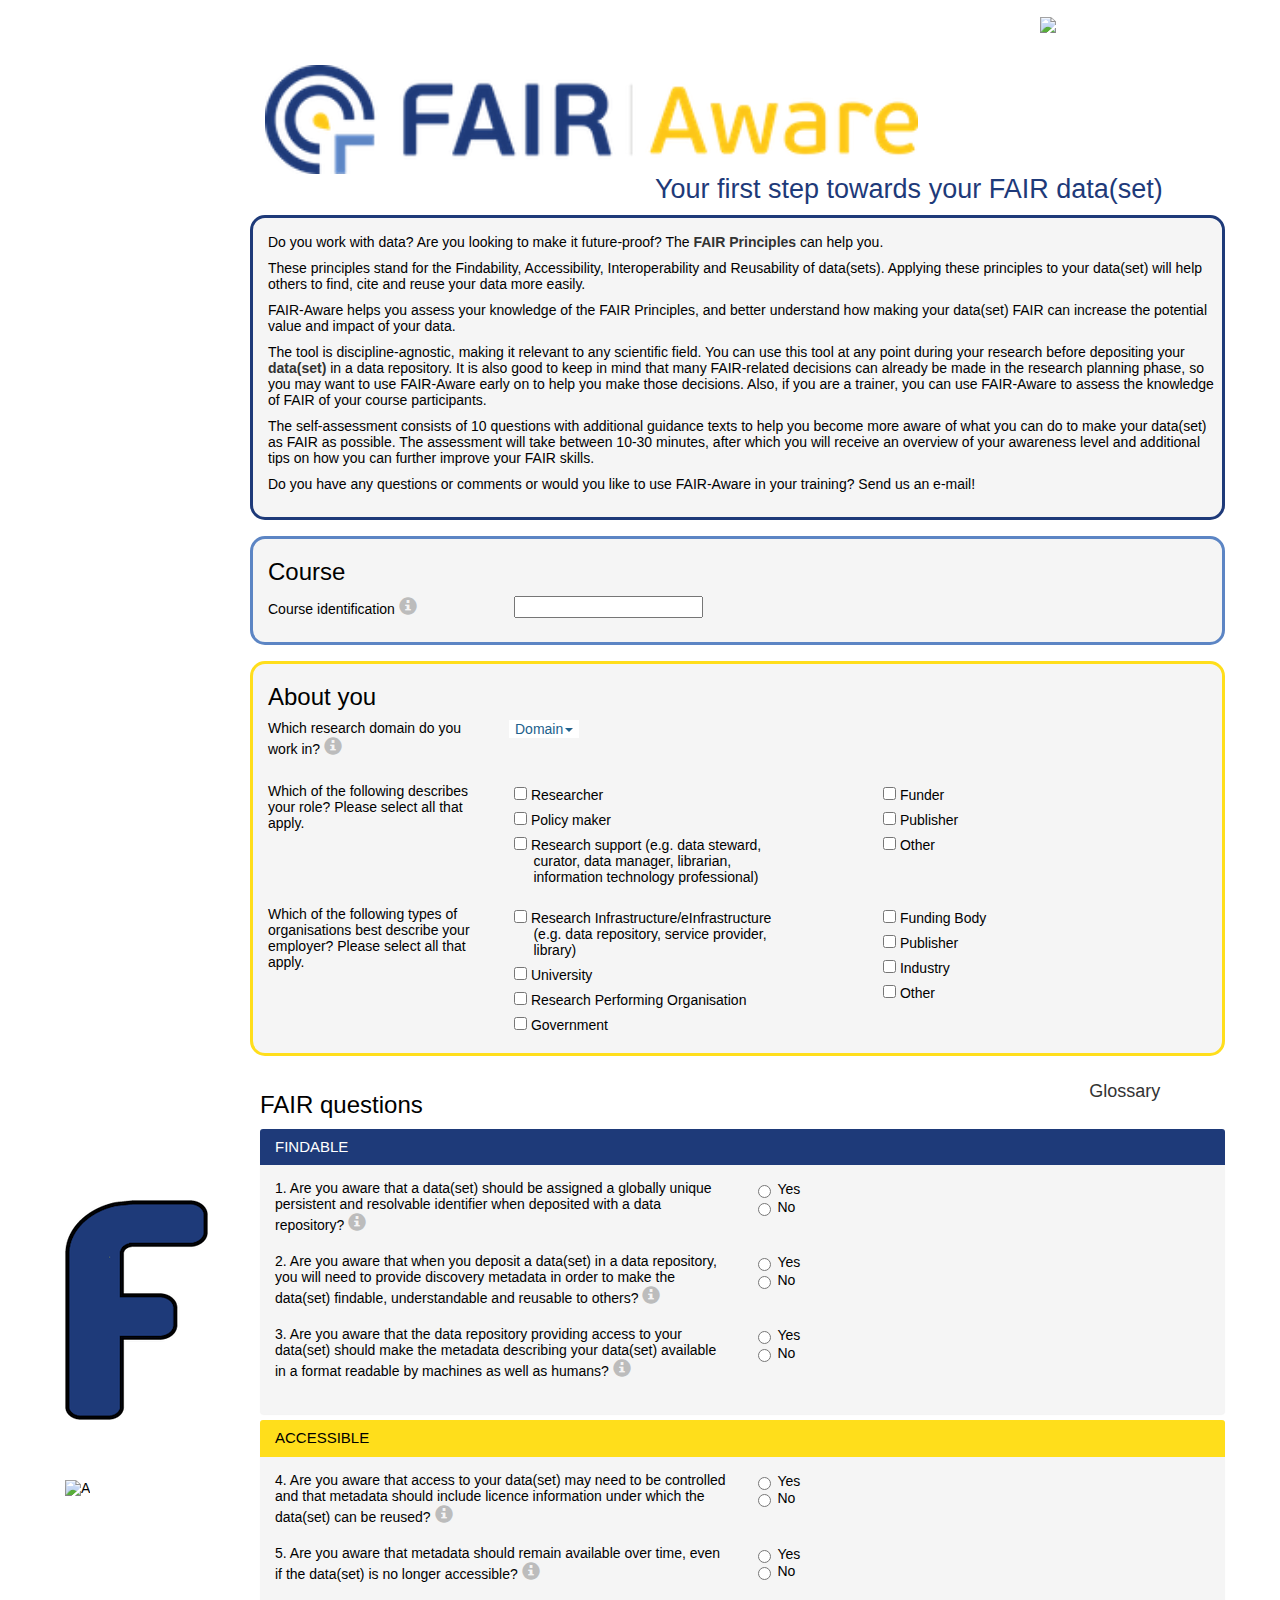
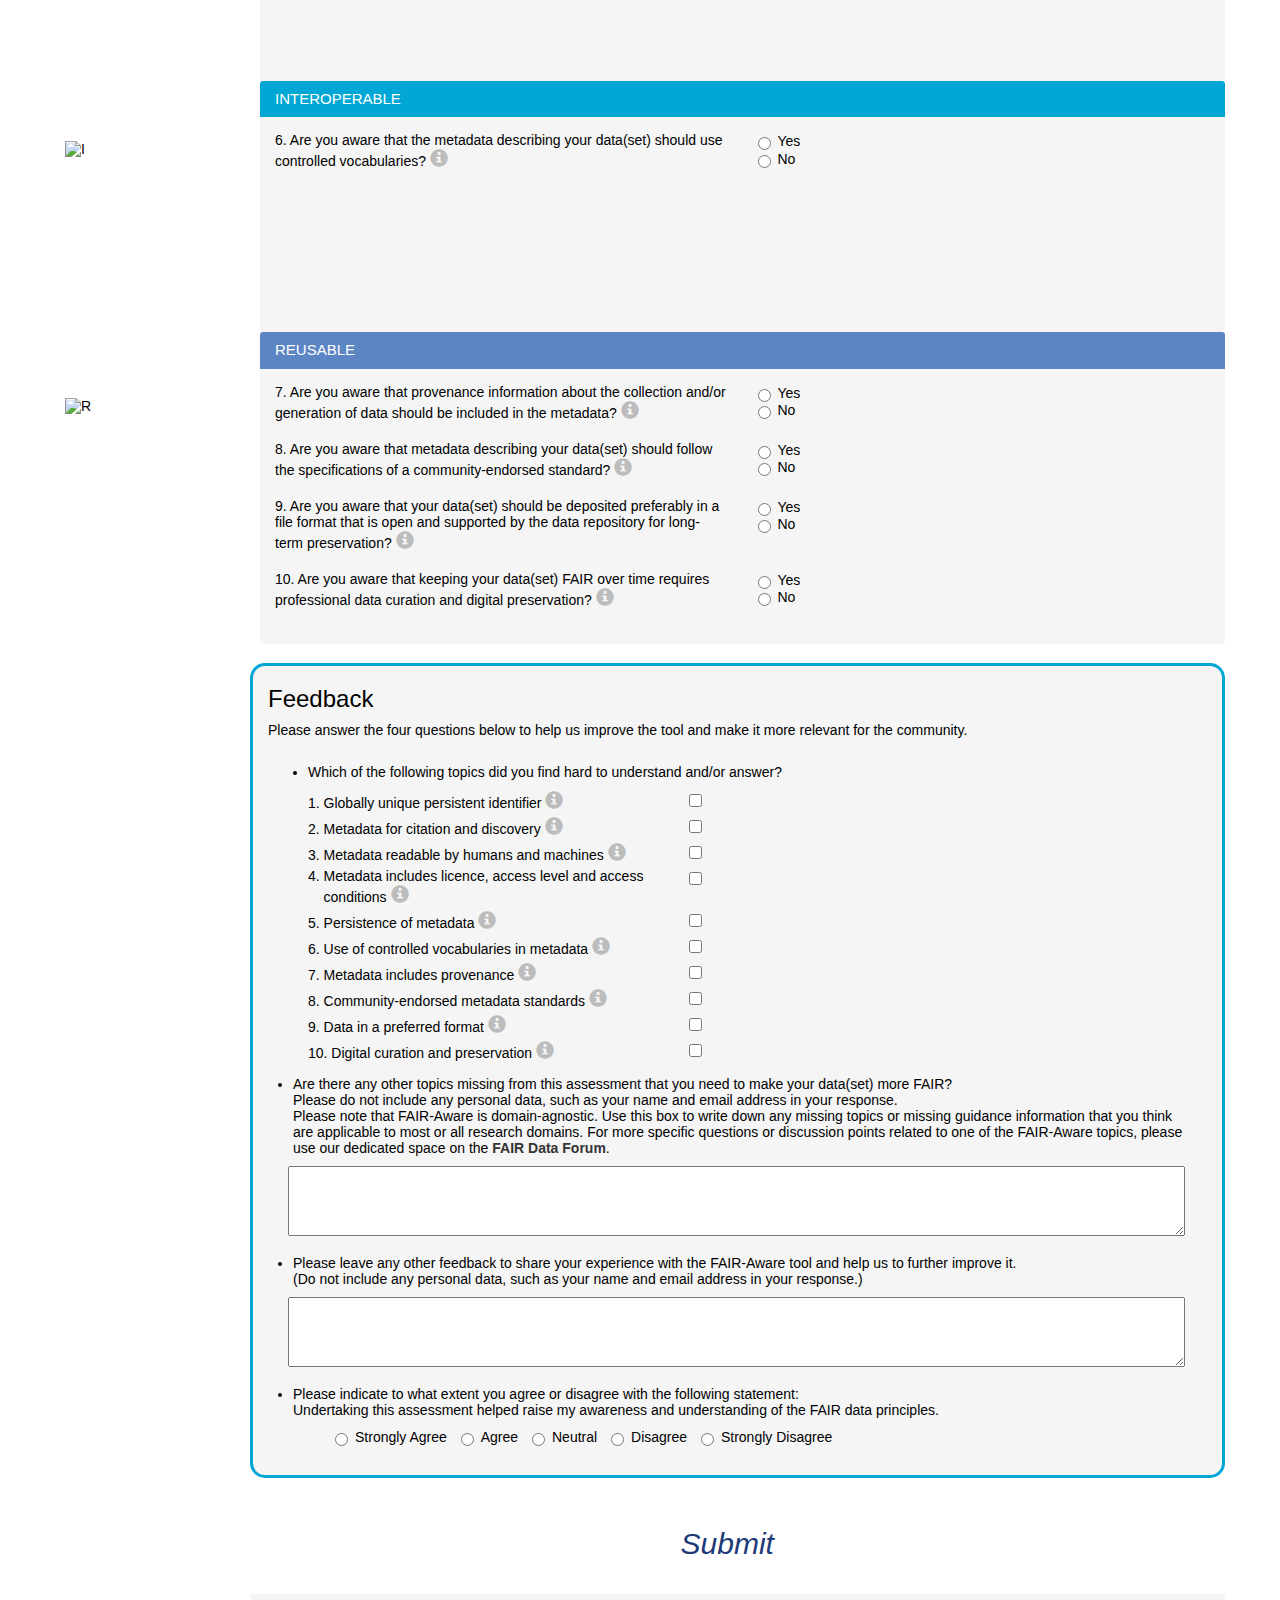
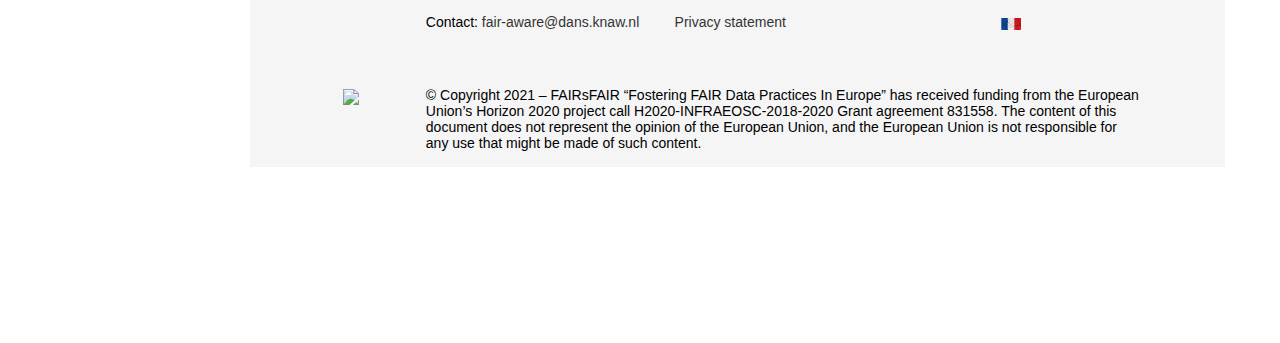
==== commit 625d8e48: "Matomo code in HEAD" ====
--- a/index.html
+++ b/index.html
@@ -40,6 +40,21 @@
     <link rel="shortcut icon" href="images/logos/favicon.ico">
     <!-- Schema.org definitions -->
     <script type="application/ld+json" id="nl-knaw-dans-fairaware">{"@context": "https://schema.org","@type": "Webpage","name": "FAIR-Aware","url": "https://fairaware.dans.knaw.nl/","about": "A tool to assess user's awareness of FAIR principles of research data (FAIR = findable, accessible, interoperable and reusable)","assesses" :  "Awareness of FAIR principles of research data (FAIR = findable, accessible, interoperable and reusable)","audience" : "Researchers, policy makers, publishers, funders,data stewards, curators, data managers, librarian, information technology professionals, other","significantLink" : ["https://www.fairsfair.eu/fair-aware", "https://www.fairsfair.eu/", "https://www.force11.org/group/fairgroup/fairprinciples"],"creator": {"@type": "Project","name": "FAIRsFAIR ","url": "https://www.fairsfair.eu/",    "logo": "https://fairaware.dans.knaw.nl/images/fairisfair.png","contactPoint": {"@type": "ContactPoint","name": "FAIRsFAIR","email": "fair-aware@dans.knaw.nl"}},"maintainer": {"@id": "https://ror.org/008pnp284","@type": "Organization","name": "Data Archiving & Networked Services DANS","address": "Anna van Saksenlaan 51, 2593 HW Den Haag","url": "https://dans.knaw.nl",    "logo": "https://fairaware.dans.knaw.nl/images/dans.png","contactPoint": {"@type": "ContactPoint","name": "DANS","telephone": "+31 70 349 44 50","email": "info@dans.knaw.nl"},"sameAs": ["https://www.youtube.com/user/DANSDataArchiving","https://twitter.com/DANSKNAW"]}}</script>
+
+    <!-- Matomo -->
+    <script type="text/javascript">
+     var _paq = _paq || [];
+     _paq.push(['trackPageView']);
+     _paq.push(['enableLinkTracking']);
+     (function() {
+       var u="//stats.dans.knaw.nl/";
+       _paq.push(['setTrackerUrl', u+'danstats.php']);
+       _paq.push(['setSiteId', '16']);
+       var d=document, g=d.createElement('script'), s=d.getElementsByTagName('script')[0];
+       g.type='text/javascript'; g.async=true; g.defer=true; g.src=u+'danstats.js'; s.parentNode.insertBefore(g,s);
+     })();
+    </script>
+    <noscript><p><img src="https://stats.dans.knaw.nl/danstats.php?idsite=16" style="border:0;" alt="" /></p></noscript>
 </head>
 
 <!-- ============================ -->
@@ -289,7 +304,7 @@
                 <!-- ========================== -->
                 <div class="row">
                     <div class="col-md-2">
-                        <br><br><br><br>
+                        <br><br><br>
                         <img id="image-f" src="images/icons/F_100.png" alt="F">
                     </div>
                     <div class="col-md-10">
@@ -966,23 +981,6 @@
 <script>includeHTML("texts");</script>
 <script>includeHTML("glossary");</script>
 
-<!-- ====================================================================================== -->
-<!-- ====================================== MATOMO  ======================================= -->
-<!-- ====================================================================================== -->
-<script type="text/javascript">
- var _paq = _paq || [];
- _paq.push(['trackPageView']);
- _paq.push(['enableLinkTracking']);
- (function() {
-   var u="//stats.dans.knaw.nl/";
-   _paq.push(['setTrackerUrl', u+'danstats.php']);
-   _paq.push(['setSiteId', '16']);
-   var d=document, g=d.createElement('script'), s=d.getElementsByTagName('script')[0];
-   g.type='text/javascript'; g.async=true; g.defer=true; g.src=u+'danstats.js'; s.parentNode.insertBefore(g,s);
- })();
-</script>
-<noscript><p><img src="https://stats.dans.knaw.nl/danstats.php?idsite=16" style="border:0;" alt="" /></p></noscript>
-
 </body>
 </html>
 
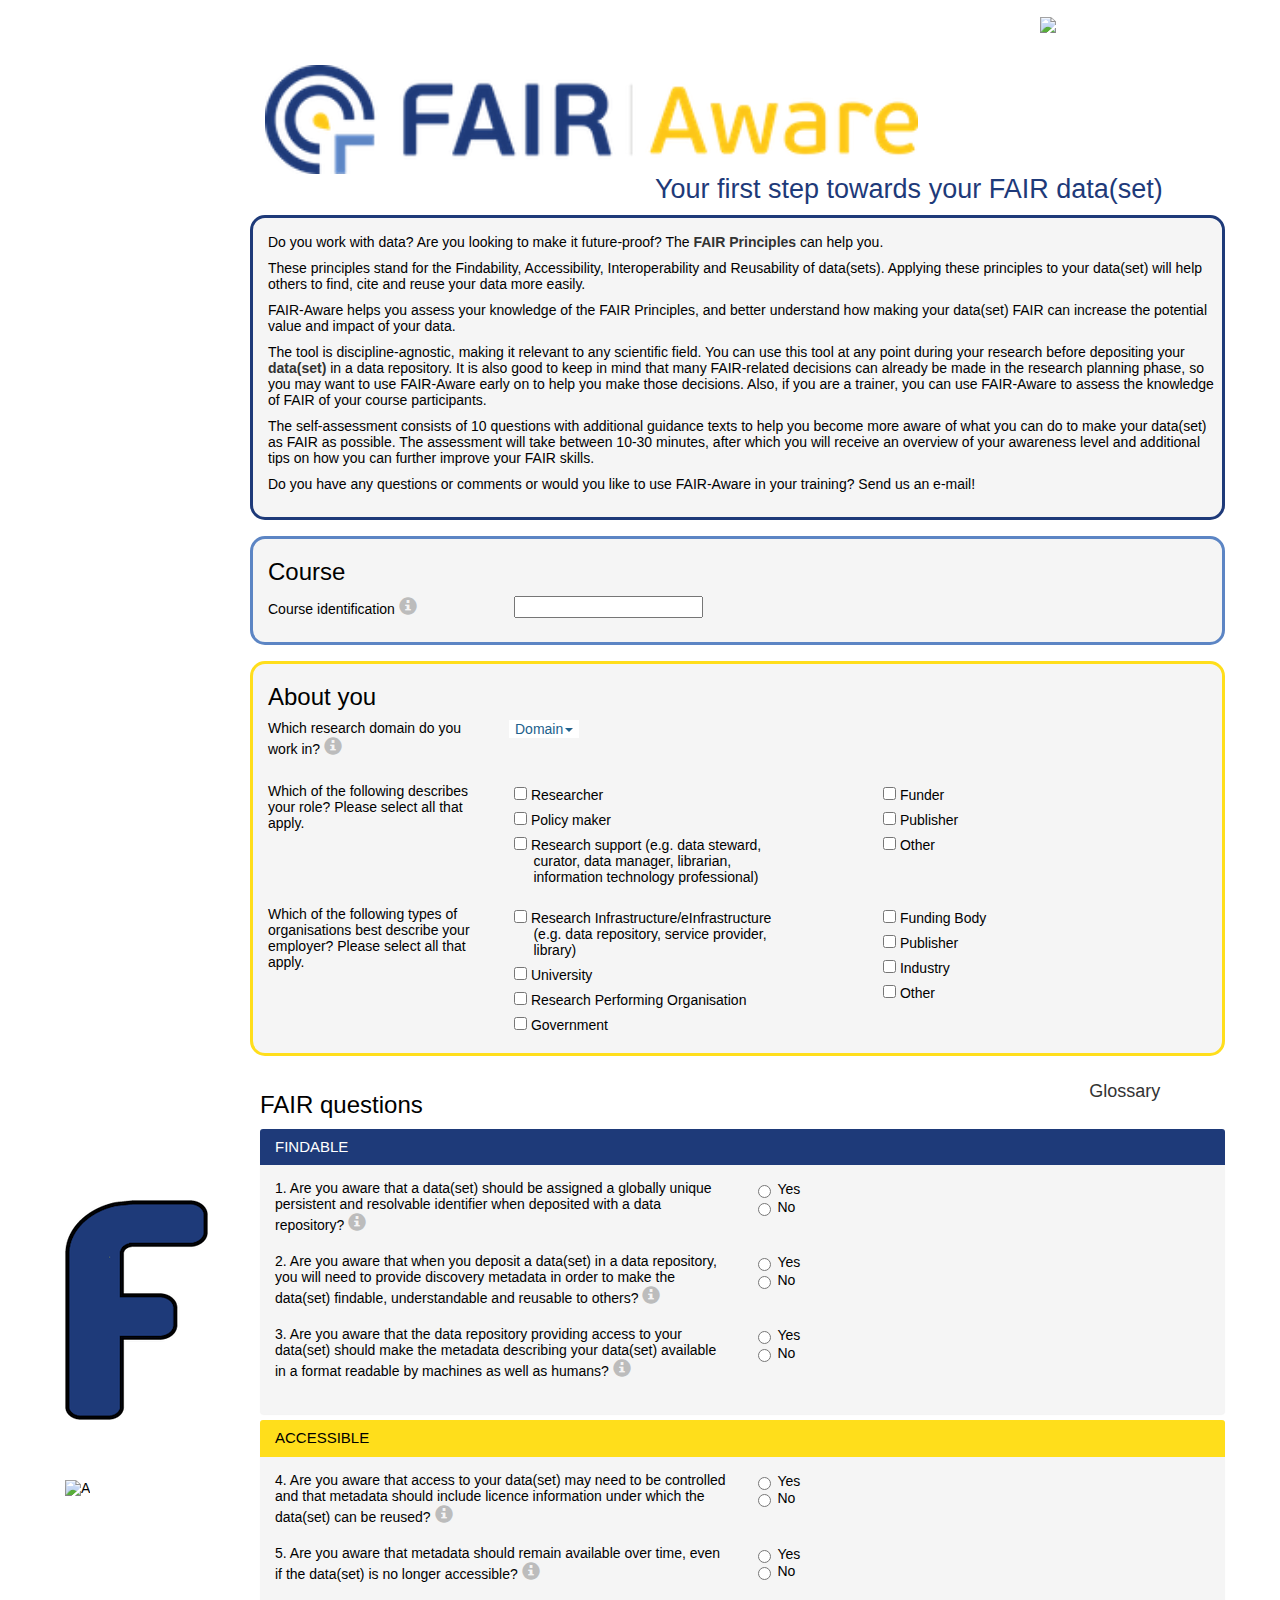
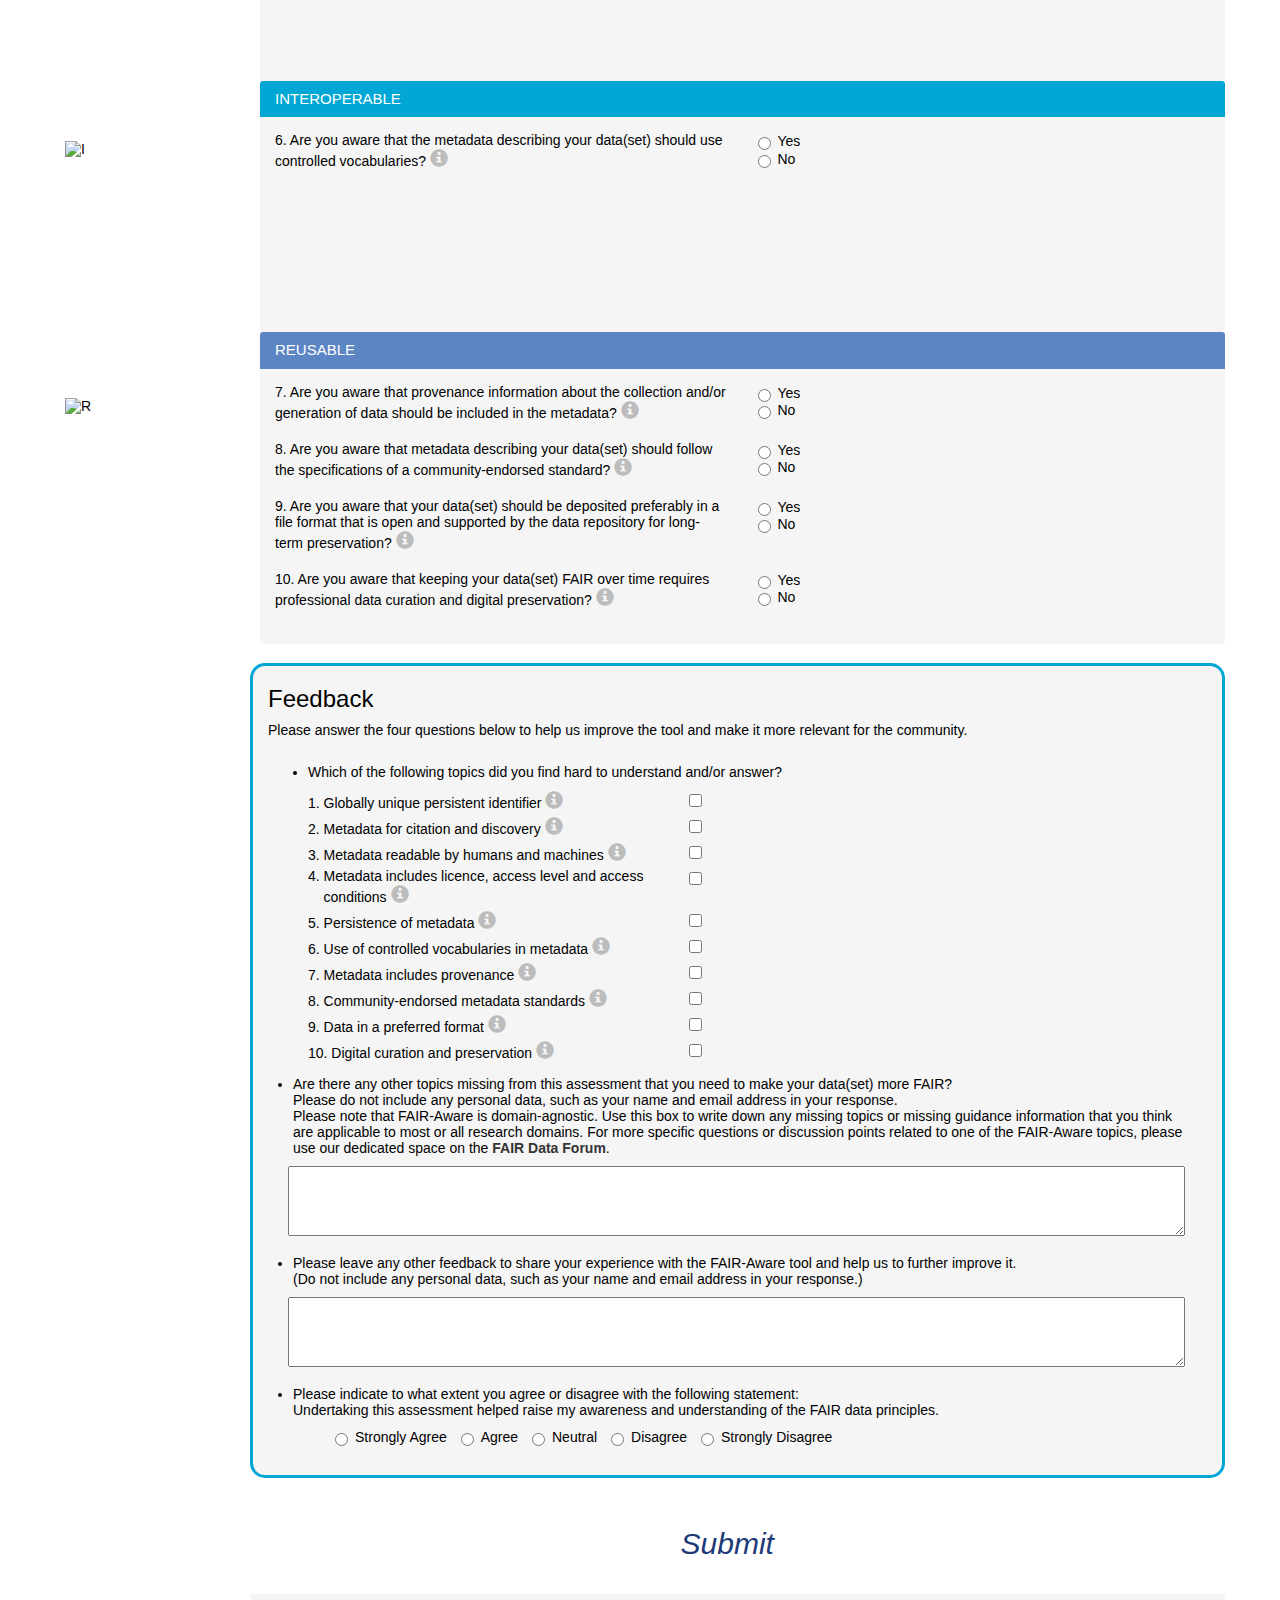
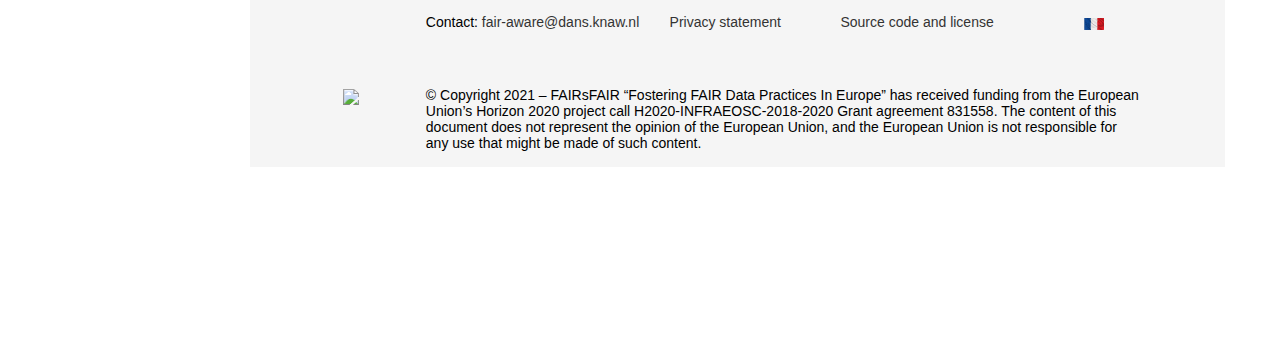
==== commit 7ff8feaa: "Added "Source code and license" link to the footer" ====
--- a/index.html
+++ b/index.html
@@ -821,14 +821,17 @@
                 <div class="col-md-10 col-sm-12 footer">
                     <div class="row">
                         <div class="col-md-2 col-sm-1 col-xs-0"></div>
-                        <div class="col-md-3 col-sm-4 col-xs-5">
+                        <div class="col-md-3 col-sm-2 col-xs-6">
                             Contact:
                             <a href="mailto:fair-aware@dans.knaw.nl">fair-aware@dans.knaw.nl <i class="fa fa-envelope-o"></i></a>
                         </div>
-                        <div class="col-md-4 col-sm-5 col-xs-4">
+                        <div class="col-md-2 col-sm-3 col-xs-5">
                             <a href="https://dans.knaw.nl/en/about/organisation-and-policy/legal-information/privacy-statement" target="_blank">Privacy statement <i class="fa fa-external-link"></i></a>
                         </div>
-                        <div class="col-md-2 col-sm-2 col-xs-2">
+                        <div class="col-md-3 col-sm-4 col-xs-6">
+                            <a href="https://github.com/FAIRsFAIR/fair-assessment-tool.git" target="_blank">Source code and license <i class="fa fa-external-link"></i></a>
+                        </div>
+                        <div class="col-md-2 col-sm-1 col-xs-5">
                             <a href="https://doranum.fr/enjeux-benefices/outil-fair-aware" target="_blank">
                                 <div class="french-flag">
                                     <img src="images/logos/french_flag.jpg" alt="French flag" width="20" height="12">
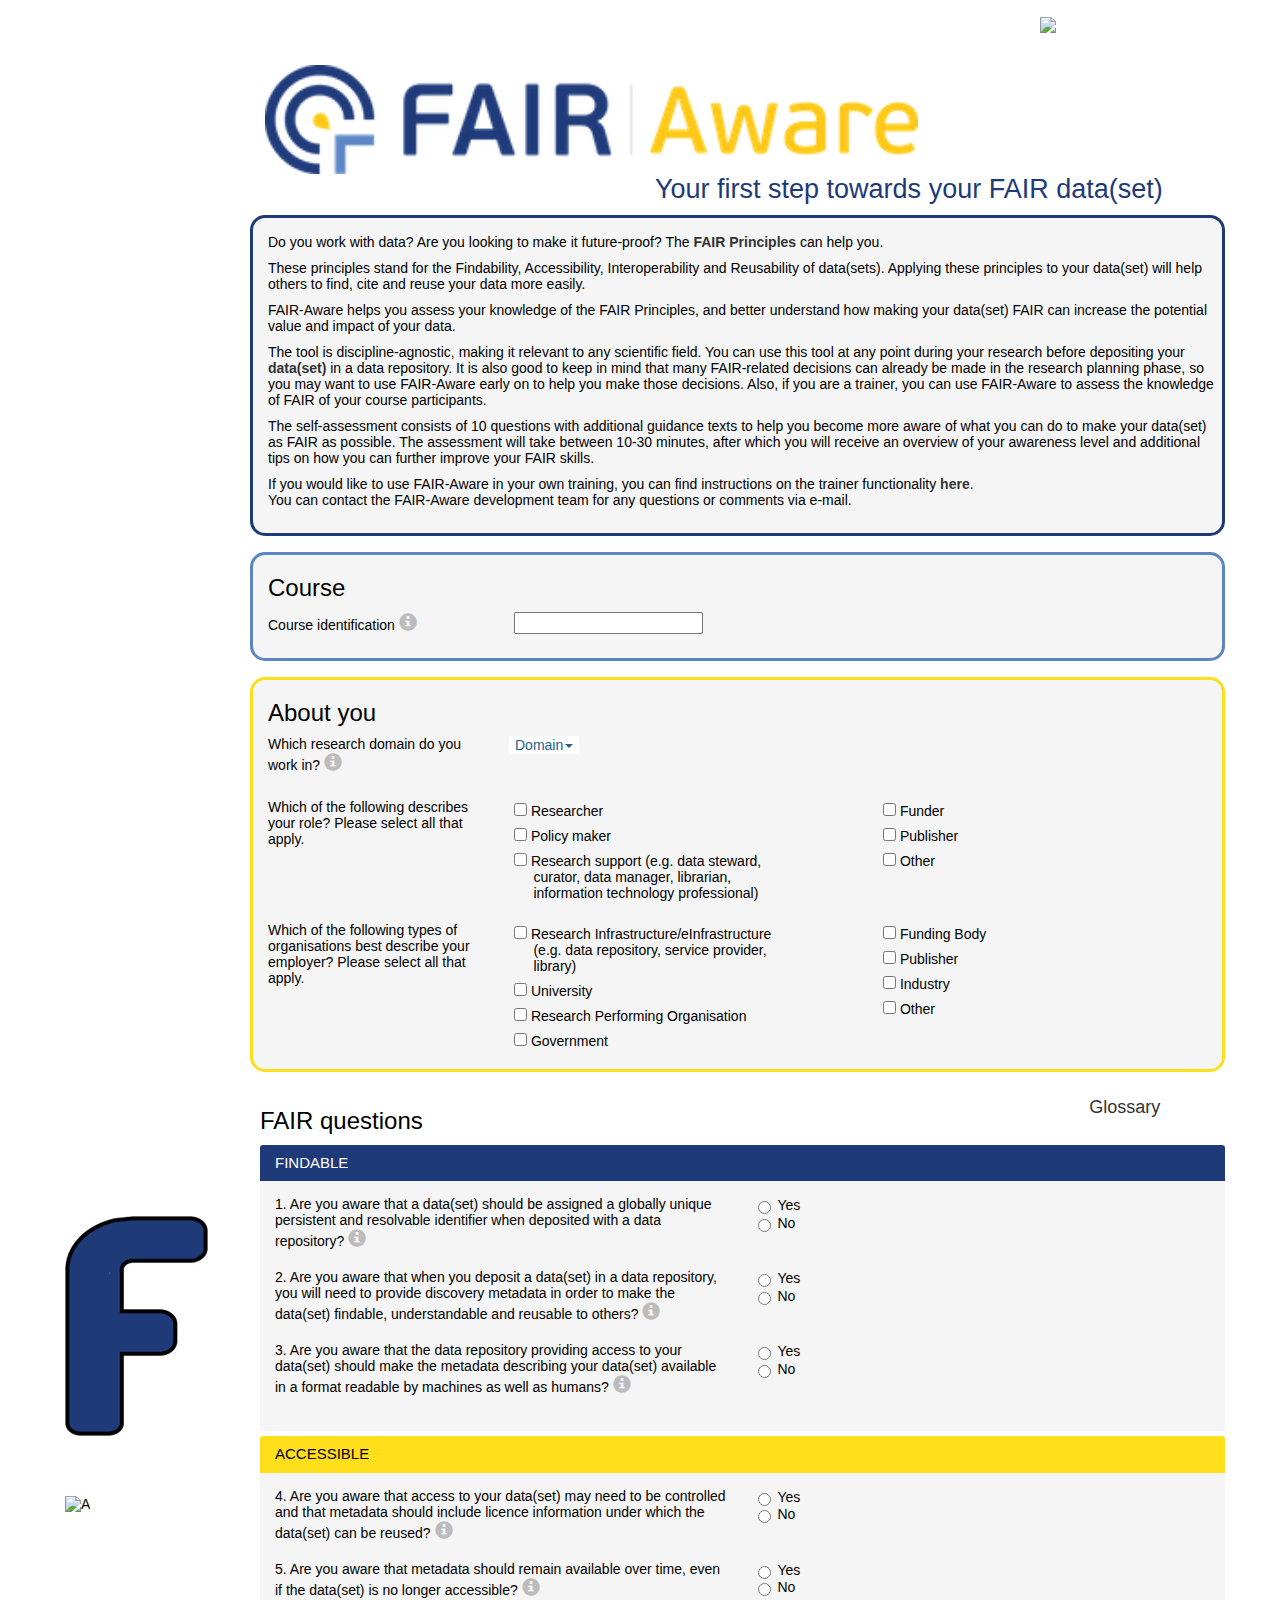
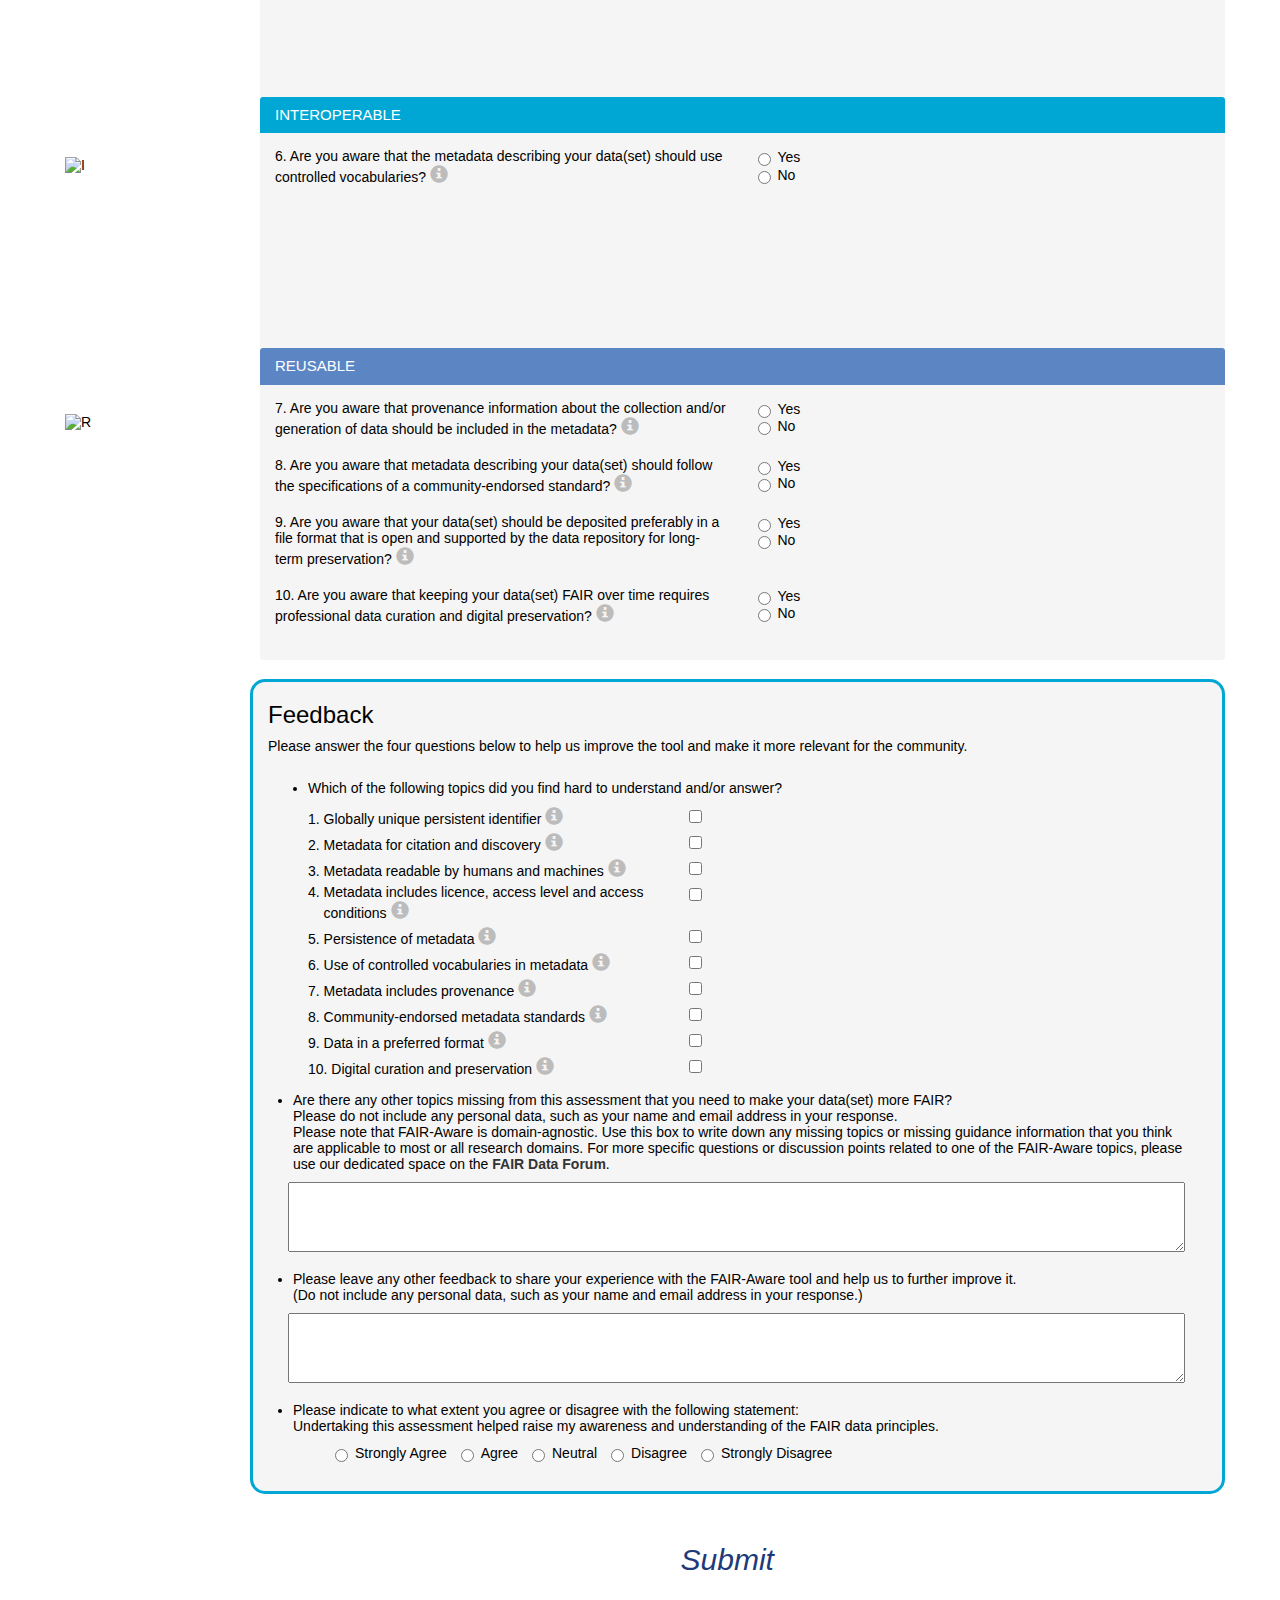
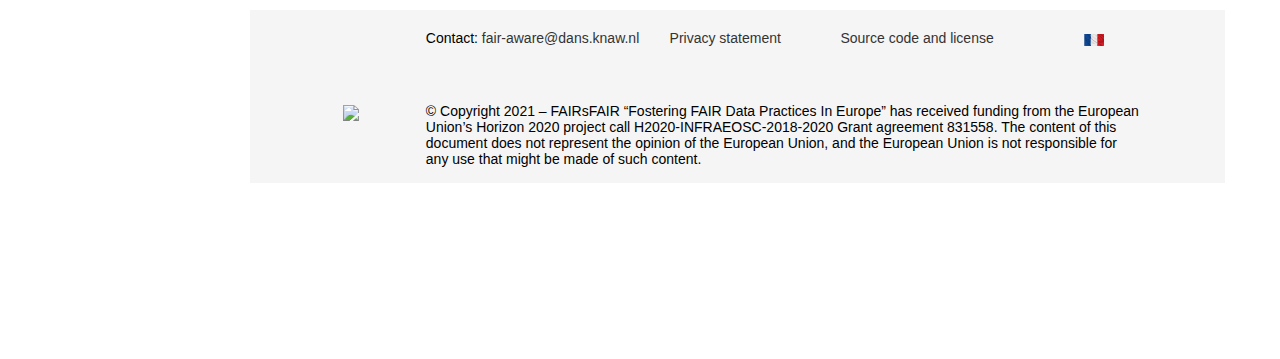
==== commit d4980d3d: "some text modifications" ====
--- a/index.html
+++ b/index.html
@@ -971,8 +971,9 @@
     <p>The self-assessment consists of 10 questions with additional guidance texts to help you become more aware of what you can do
         to make your data(set) as FAIR as possible. The assessment will take between 10-30 minutes, after which you will receive
         an overview of your awareness level and additional tips on how you can further improve your FAIR skills. </p>
-    <p>Do you have any questions or comments or would you like to use FAIR-Aware in your training?
-        Send us an e-mail!&nbsp;<a href="mailto:fair-aware@dans.knaw.nl"><i class="fa fa-envelope" aria-hidden="true"></i></a>
+    <p>If you would like to use FAIR-Aware in your own training, you can find instructions on the trainer functionality <a href="/documents/trainer_instructions.pdf" target="_blank"><b>here</b></a>.<br>
+        You can contact the FAIR-Aware development team for any questions or comments via e-mail.
+        &nbsp;<a href="mailto:fair-aware@dans.knaw.nl"><i class="fa fa-envelope" aria-hidden="true"></i></a>
 </p>
 </div>
 
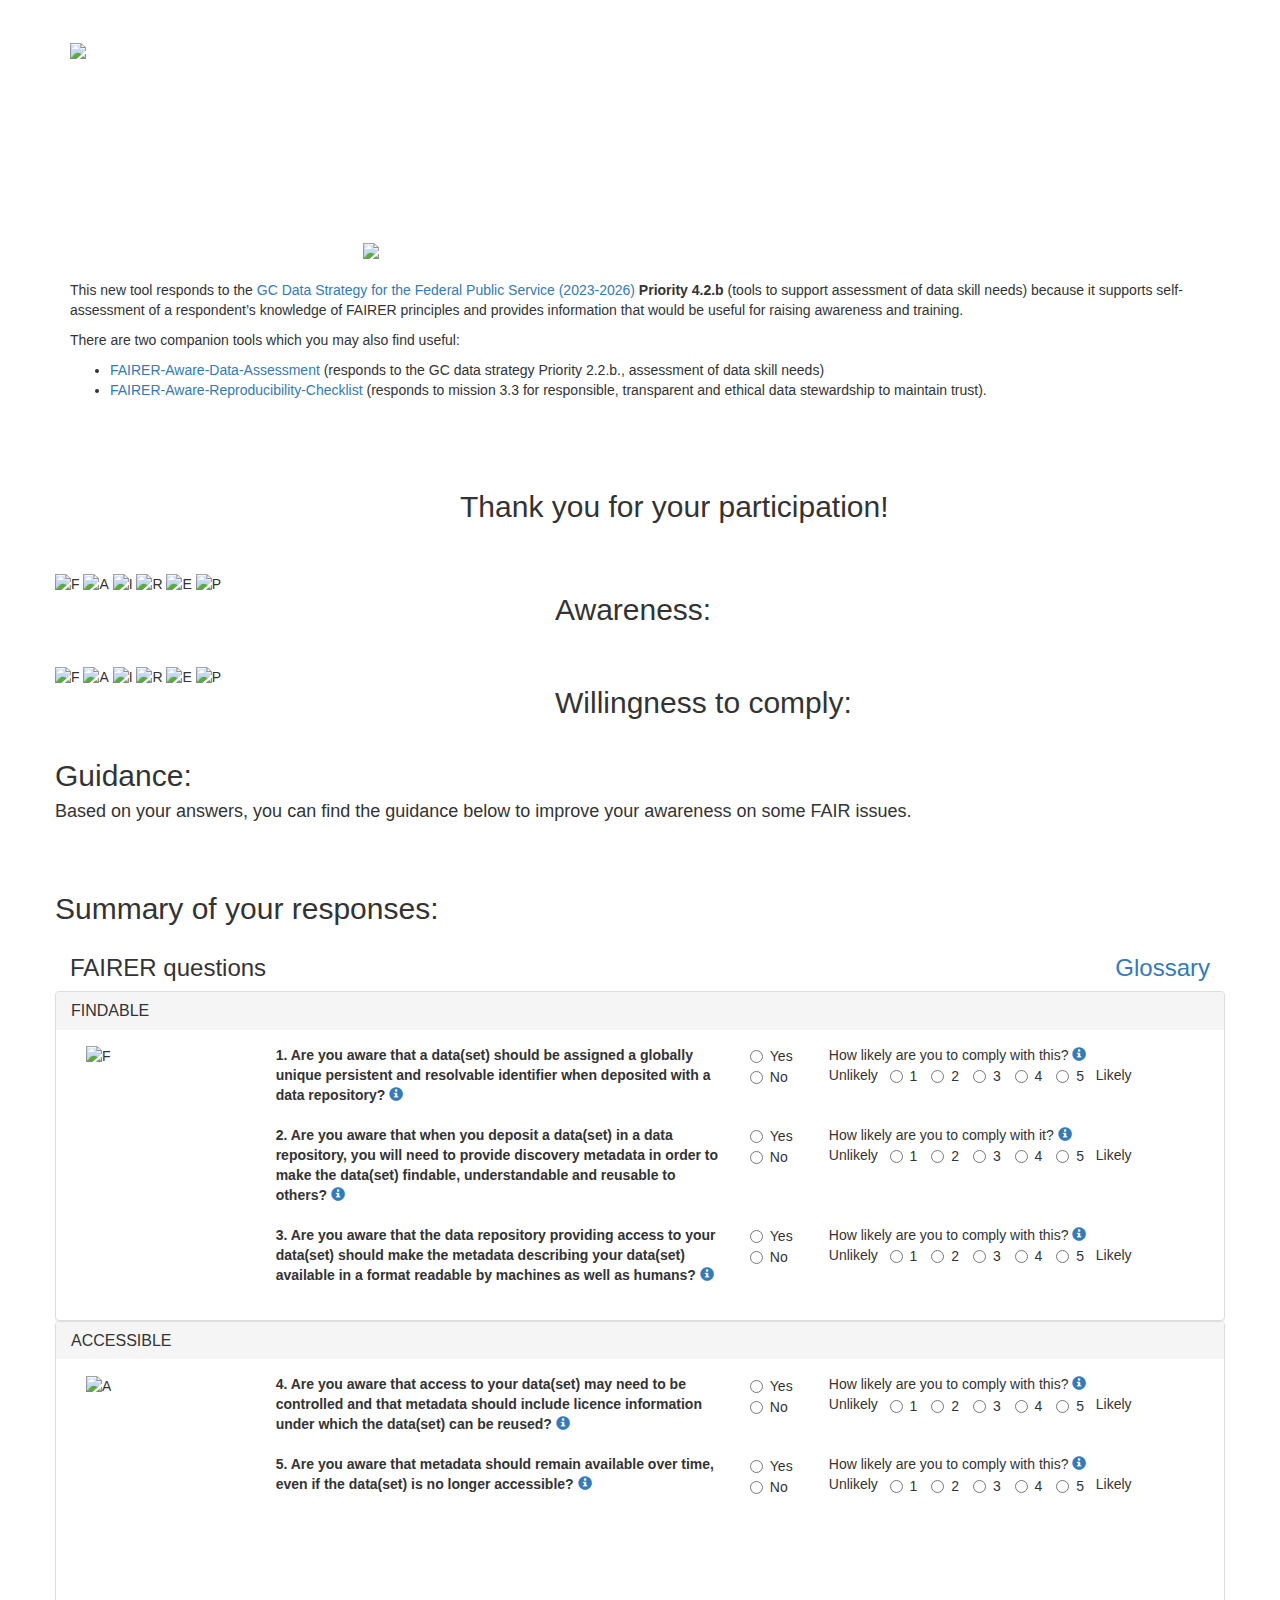
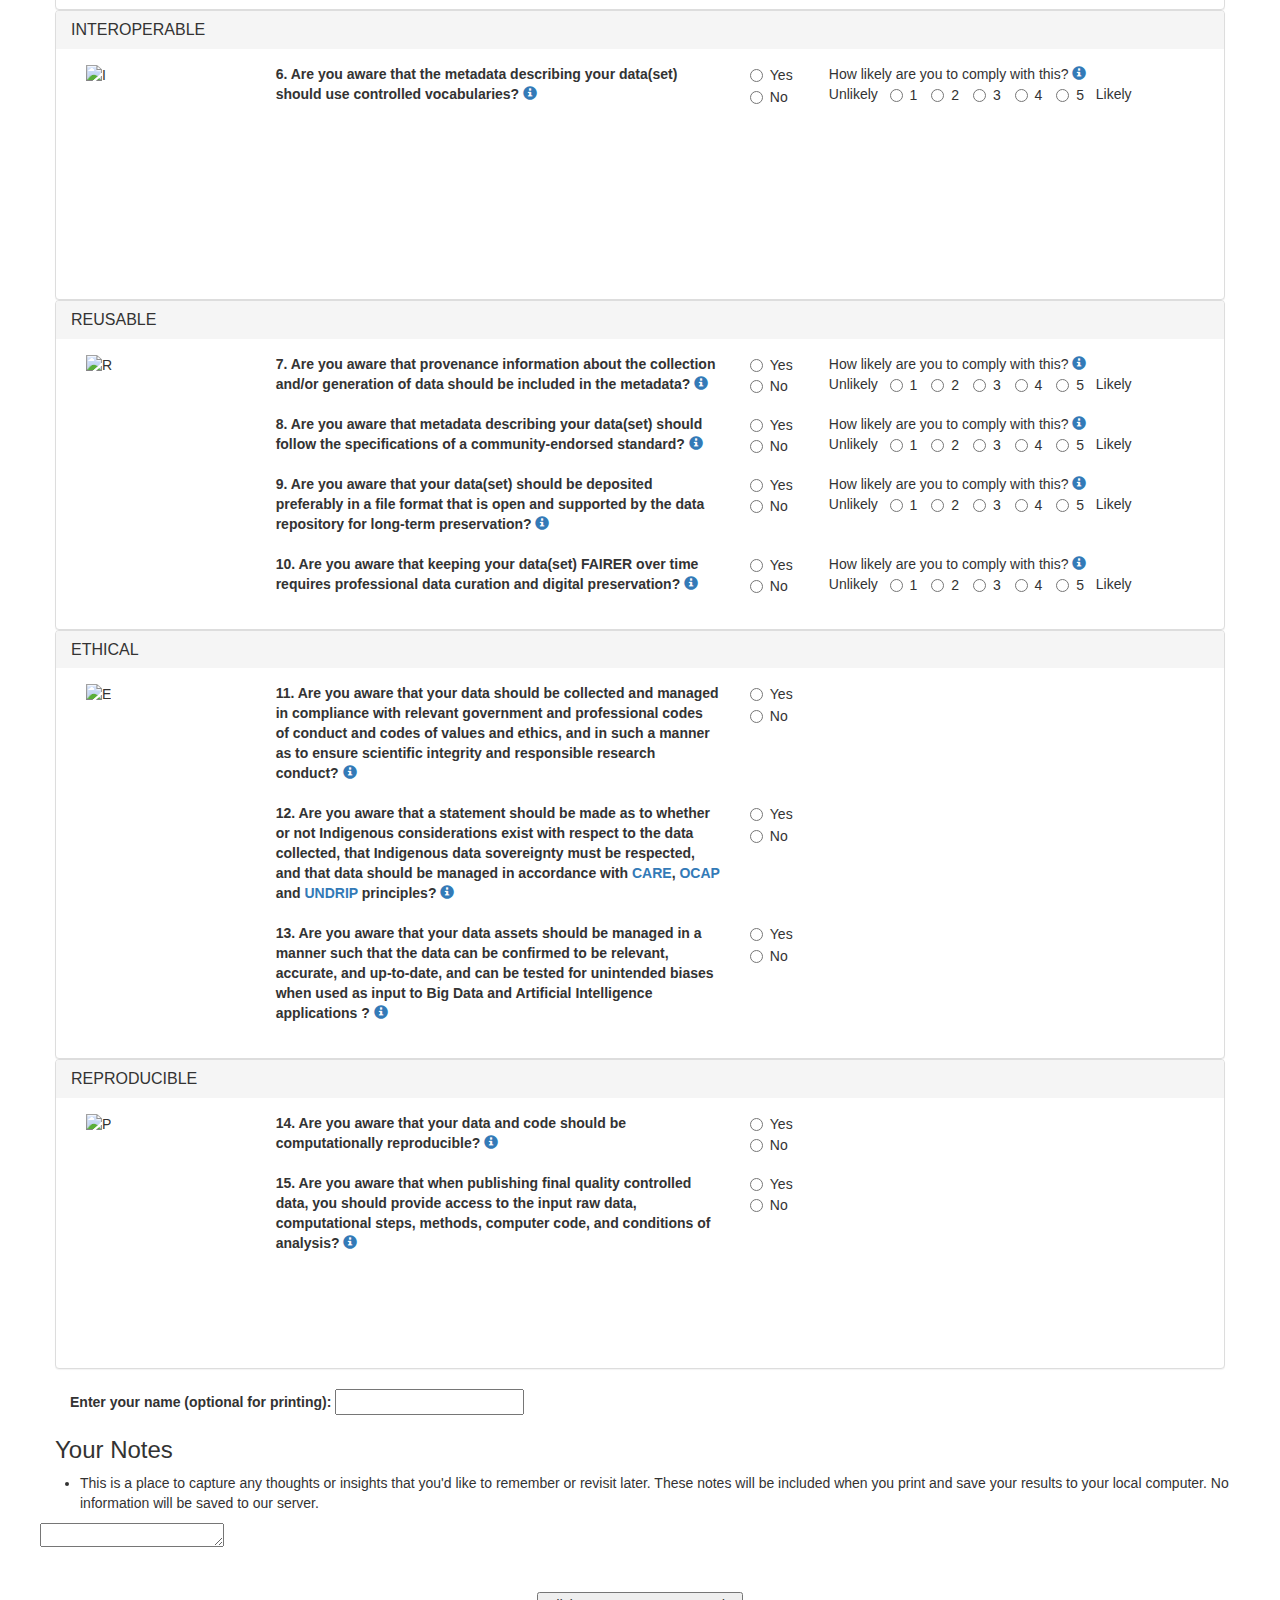
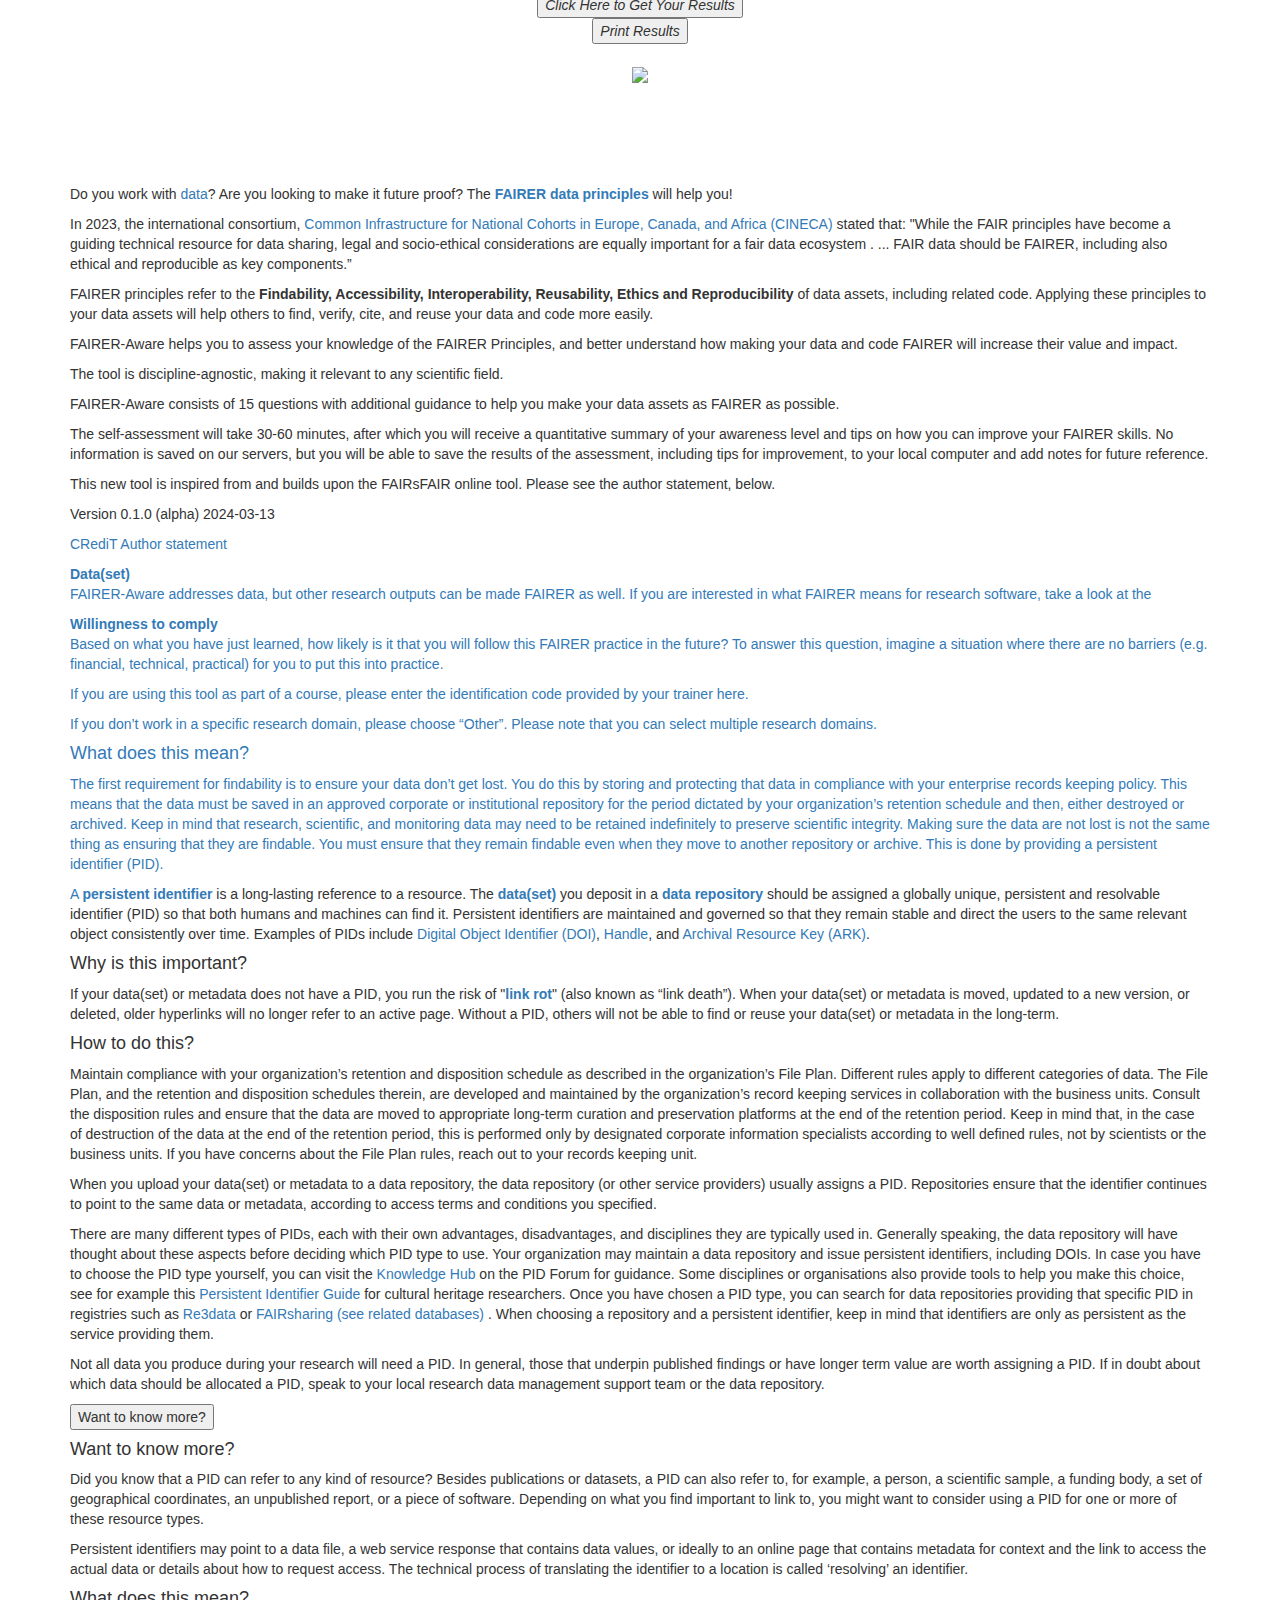
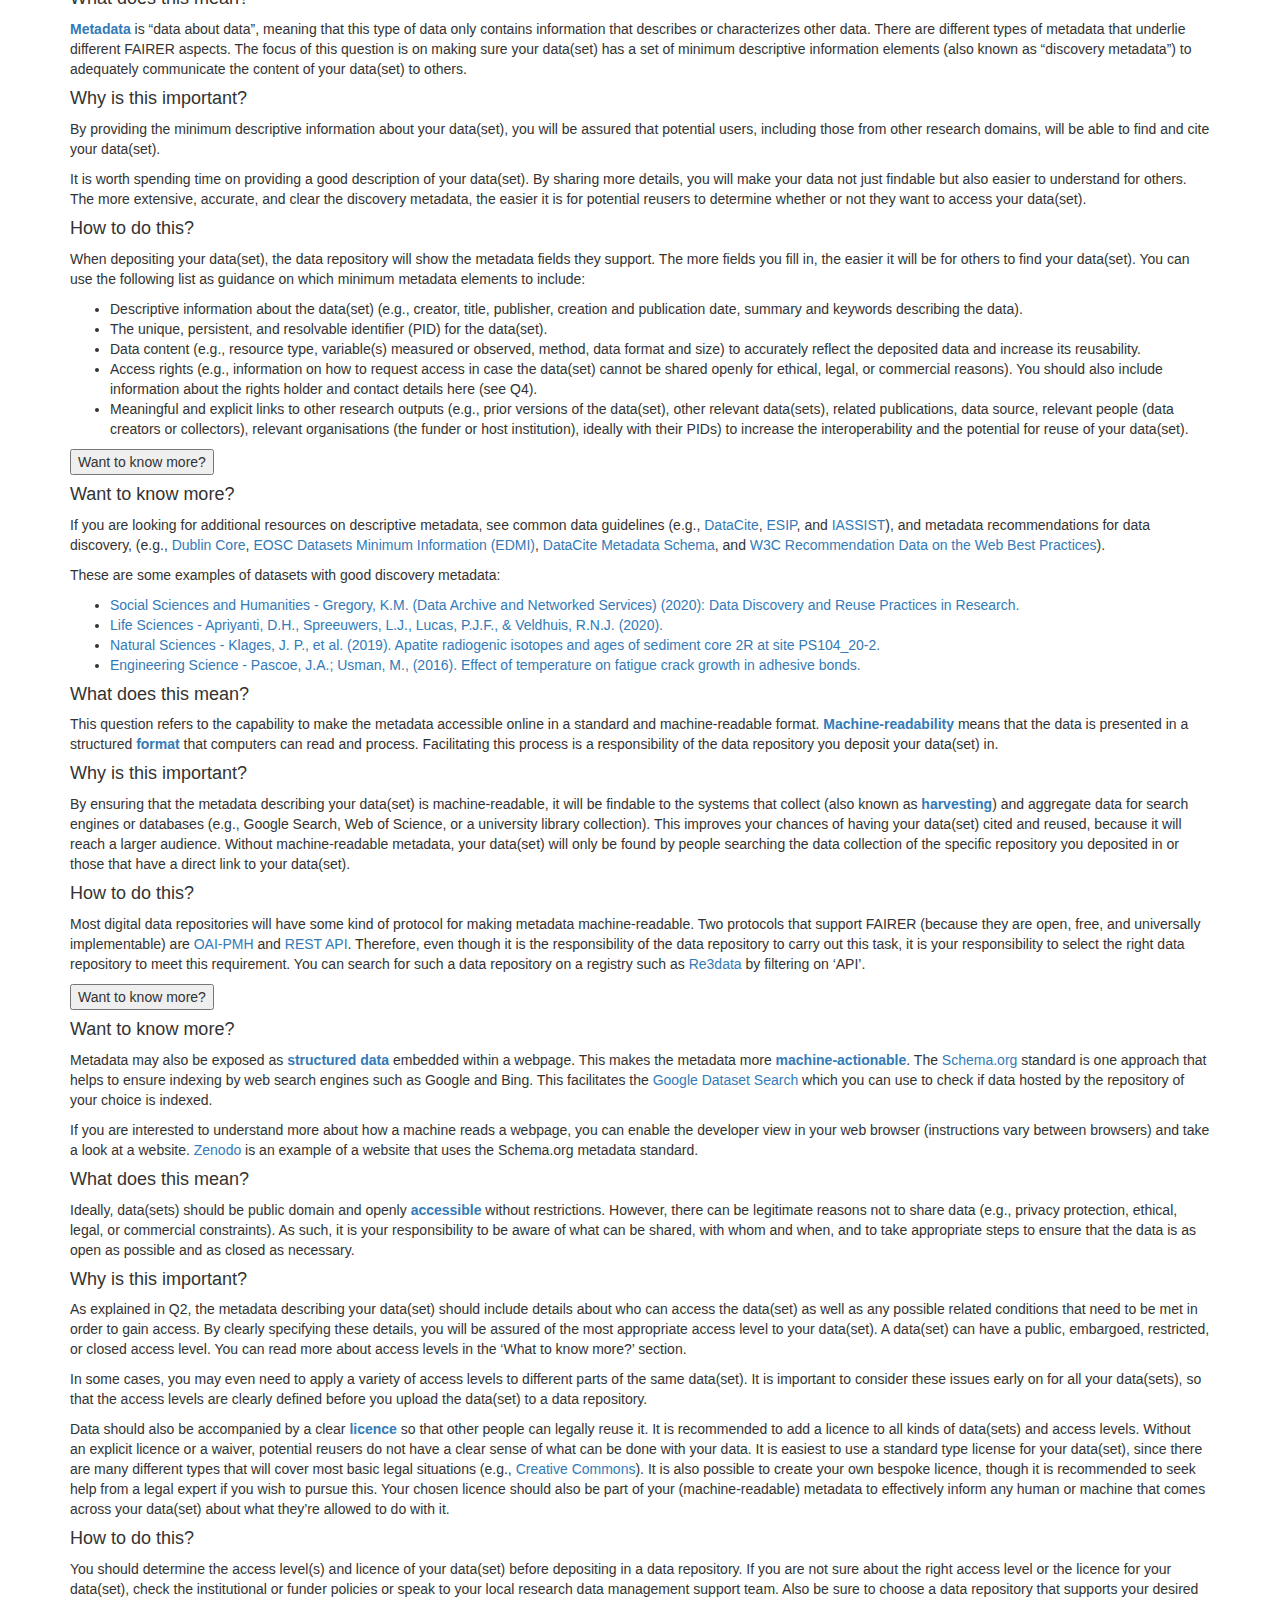
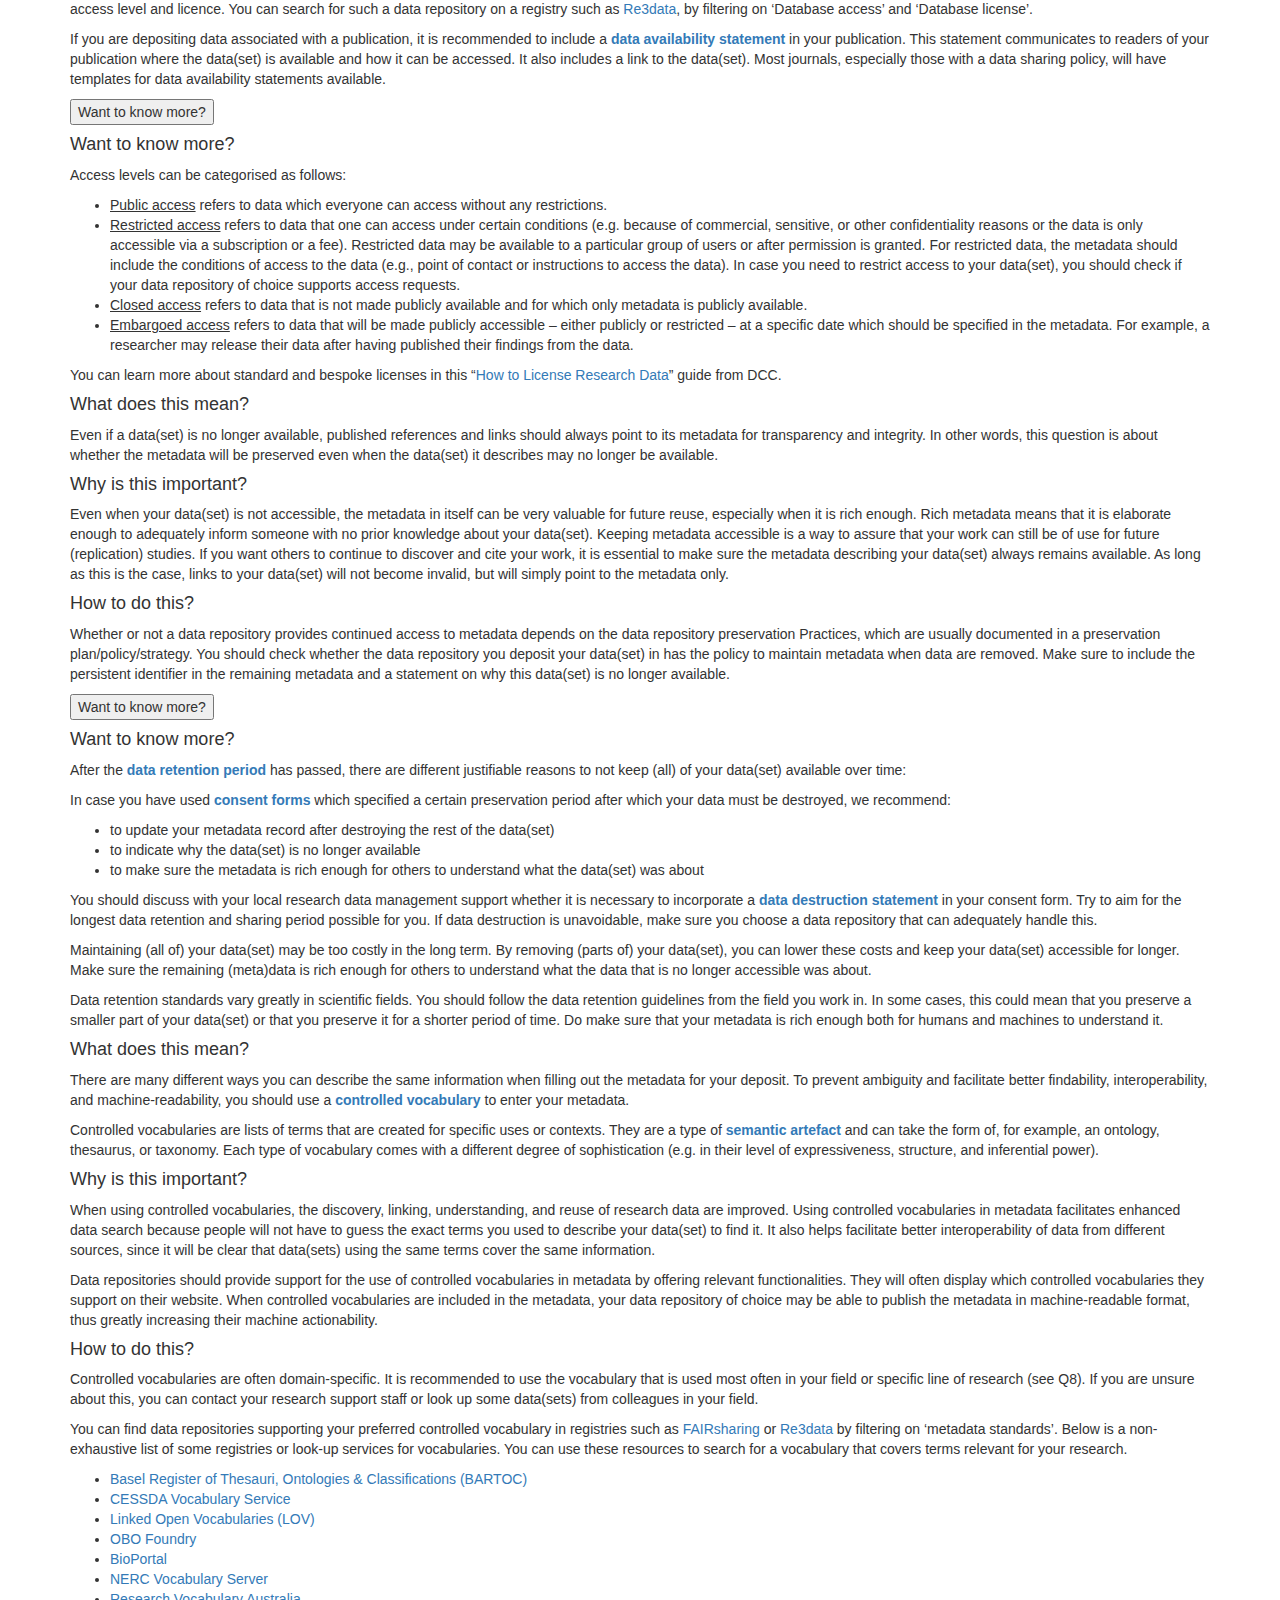
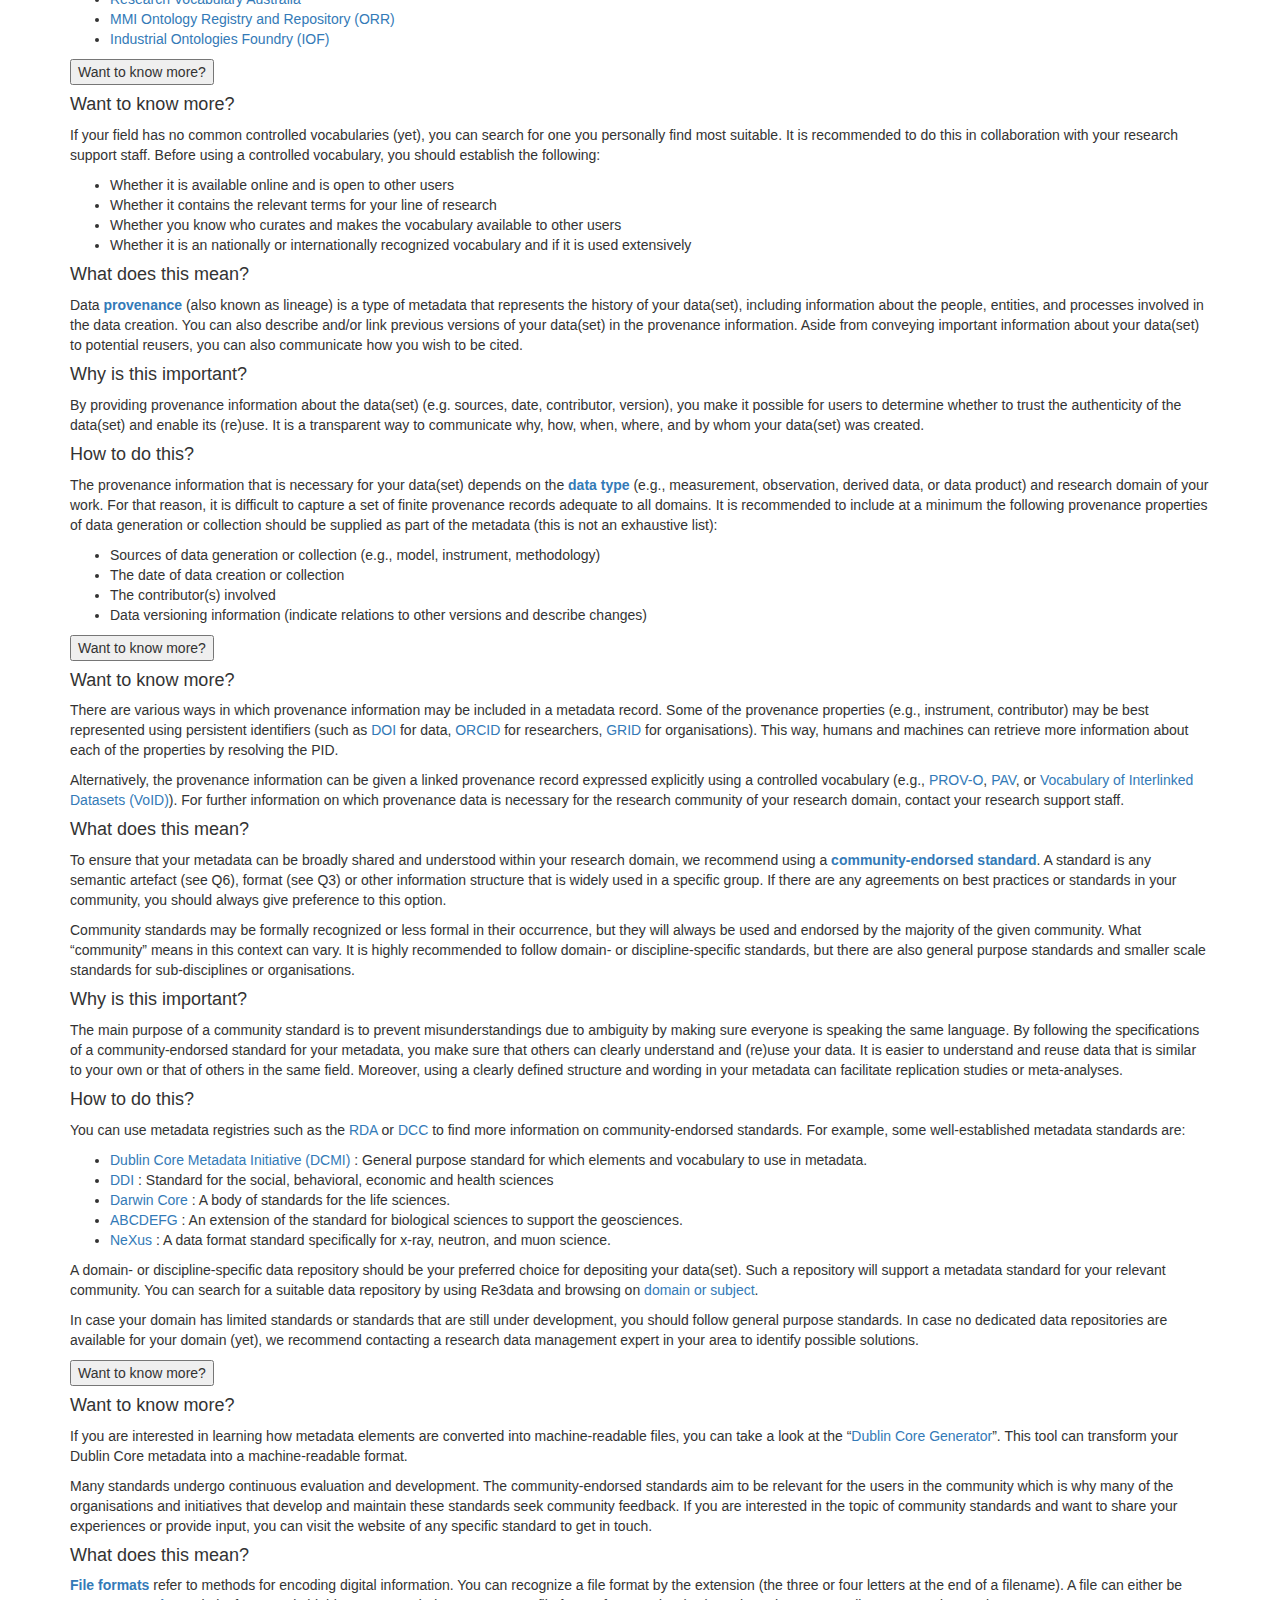
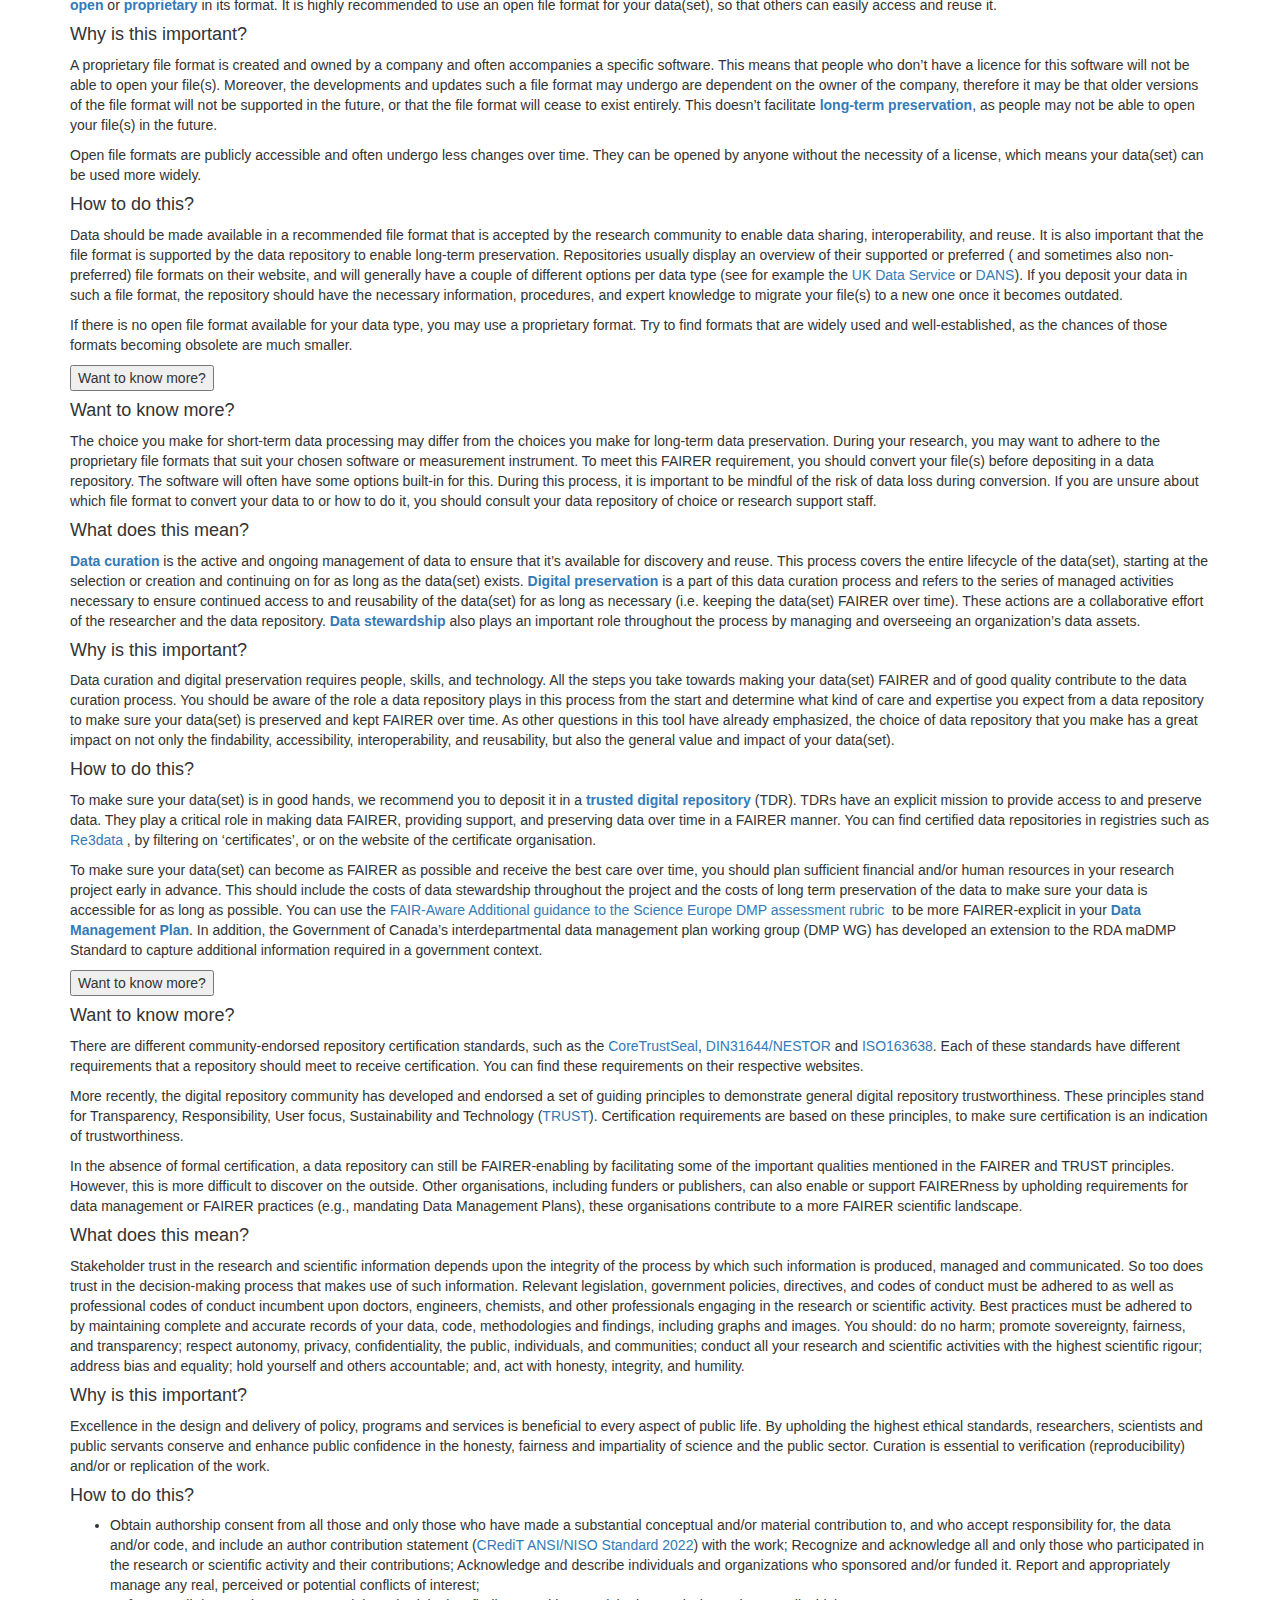
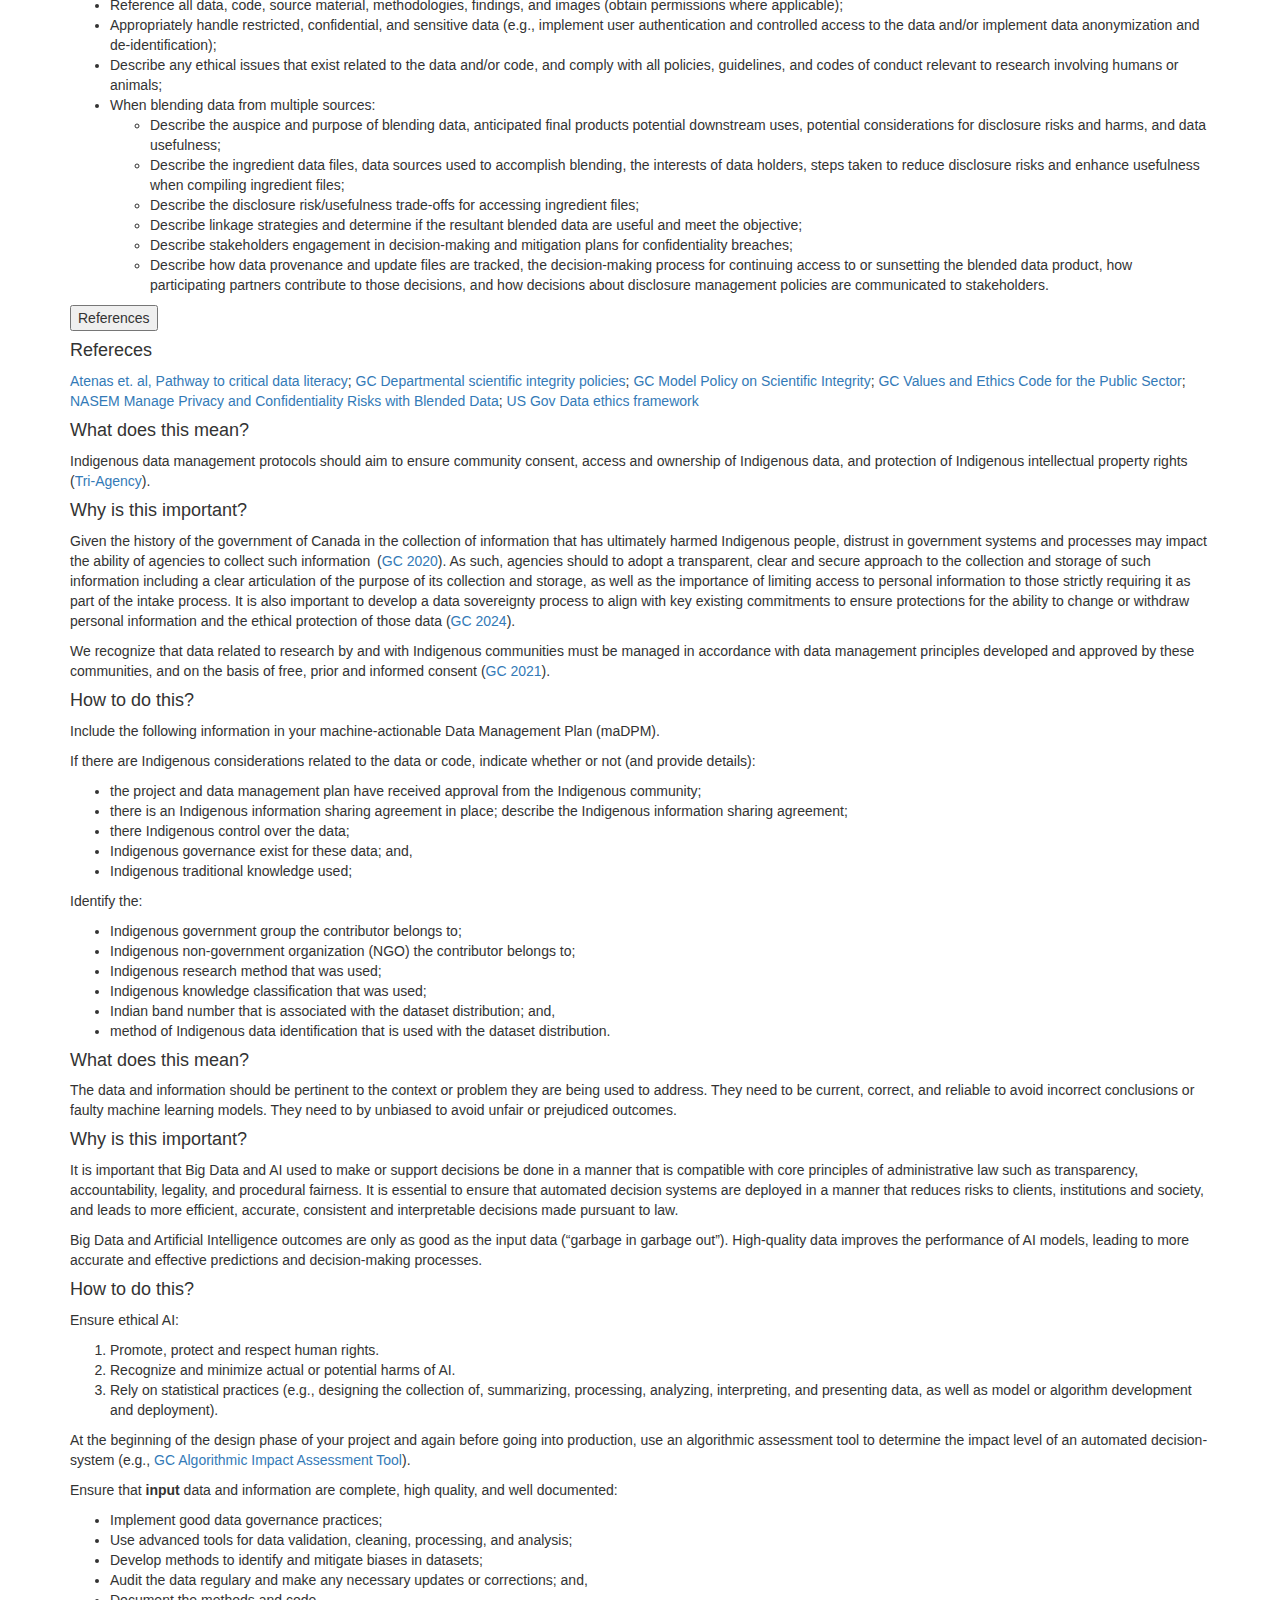
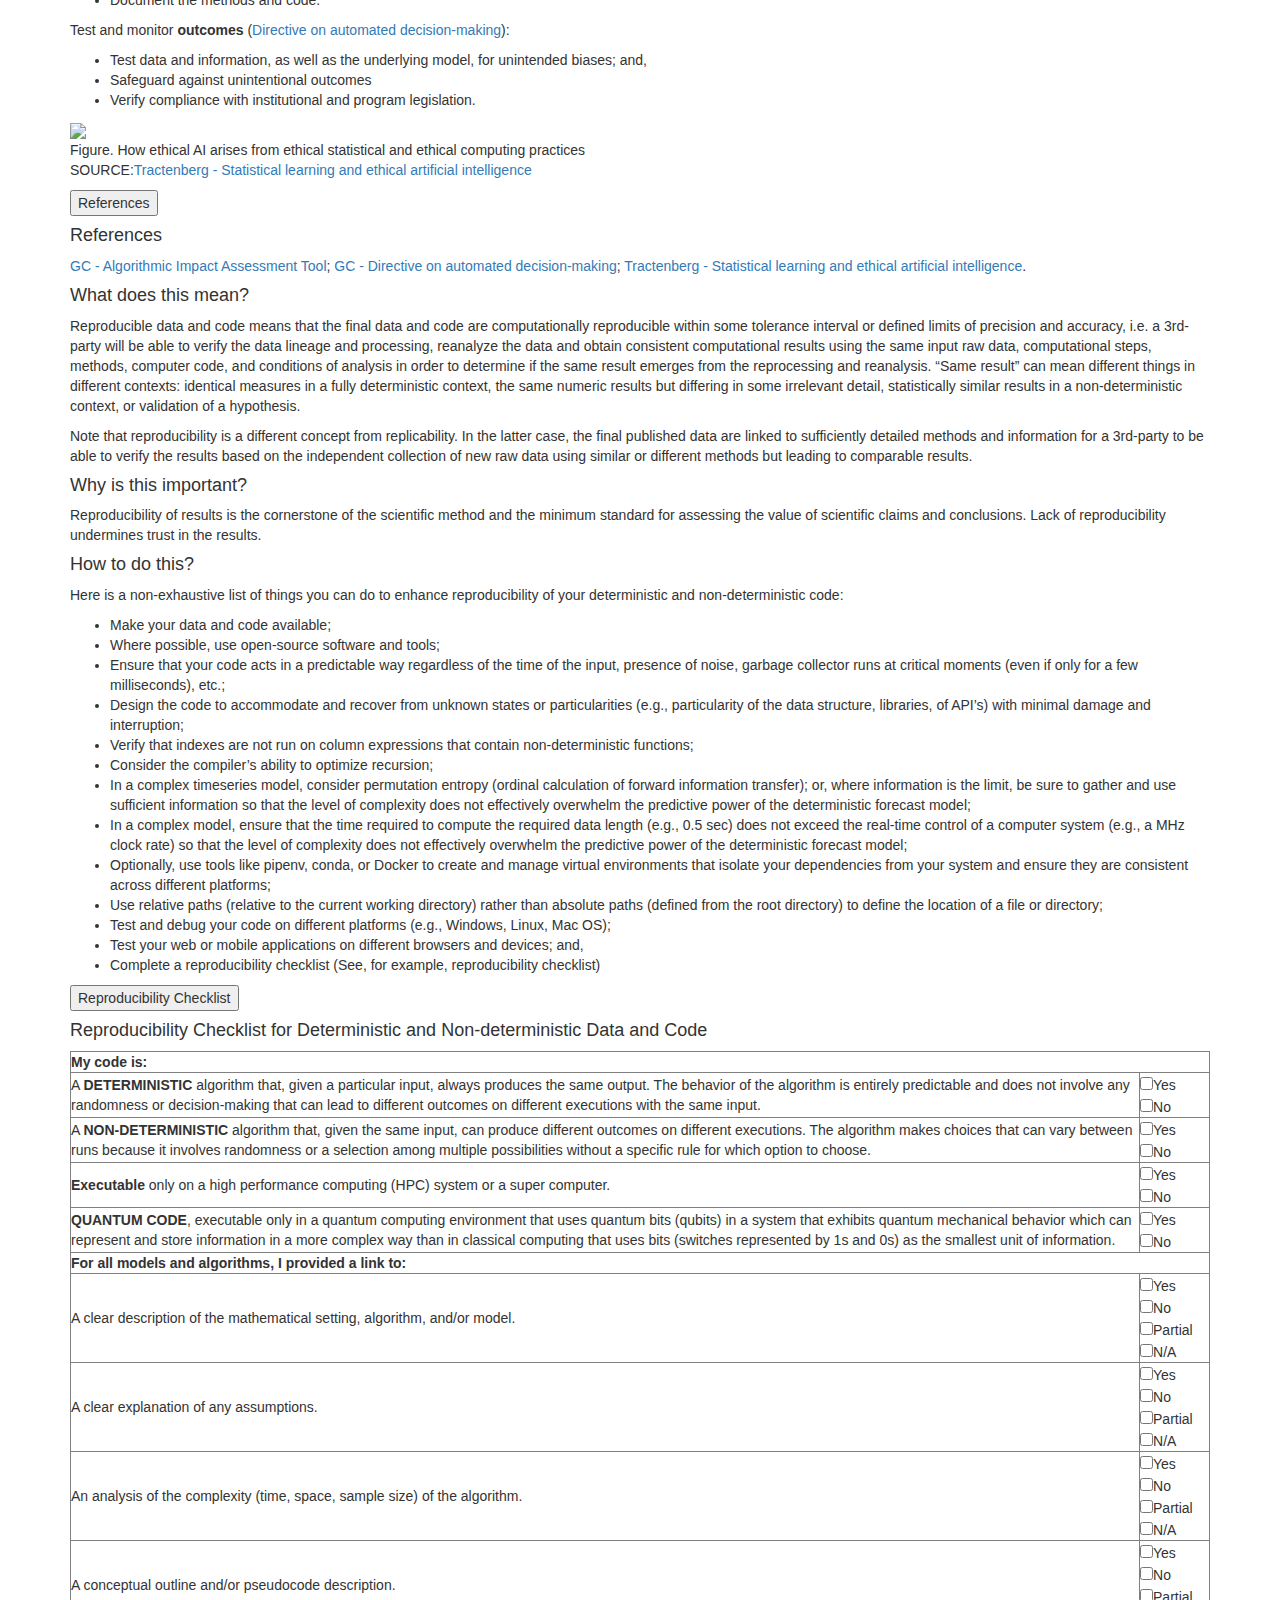
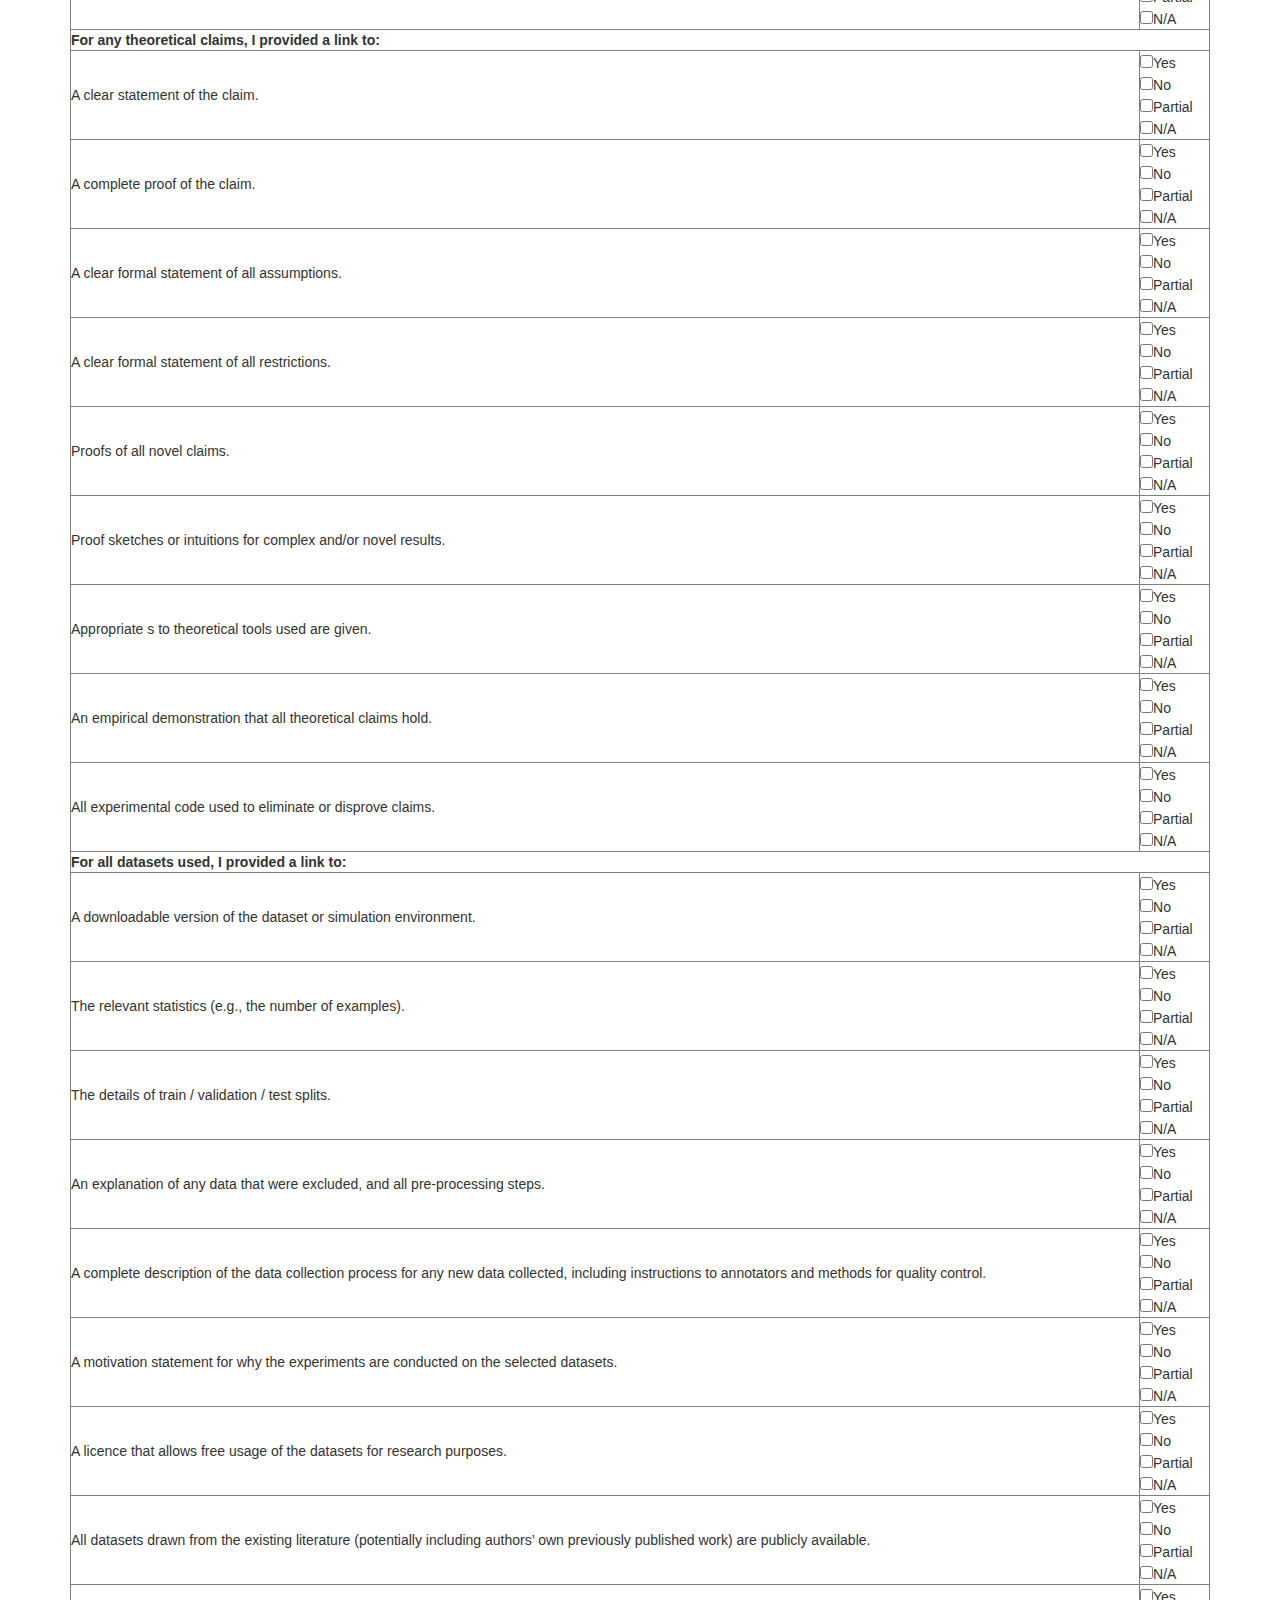
==== commit 30cdeef4: "Add files via upload" ====
--- a/index.html
+++ b/index.html
@@ -2,326 +2,190 @@
 <html xmlns="http://www.w3.org/1999/html">
 
 <head>
-    <meta charset="utf-8"/>
+    <meta charset="utf-8" />
     <meta name="viewport" content="width=device-width, initial-scale=1">
-    <meta property="og:title" content="FAIR-Aware online assessment tool"/>
-    <meta property="og:description" content="FAIR-Aware is an disciplinary-agnostic online tool developed by the FAIRsFAIR project. Different scientific communities can adapt it to their own use."/>
-    <meta property="og:image" content="https://fairaware.dans.knaw.nl/images/logos/fairaware_linkedin.png"/>
+    <meta property="og:title" content="FAIRER-Aware online assessment tool" />
+    <meta property="og:description"
+        content="FAIRER-Aware is an disciplinary-agnostic online tool. Different scientific communities can adapt it to their own use." />
+    <meta property="og:image" content="images/logos/fairaware.png" />
     <meta property="og:image:width" content="180" />
     <meta property="og:image:height" content="110" />
-    <meta property="og:url" content="https://fairaware.dans.knaw.nl" />
-
-    <title>FAIR-Aware</title>
+
+    <title>FAIRER-Aware</title>
 
     <!-- jQuery (necessary for Bootstrap's JavaScript plugins) -->
     <script src="https://ajax.googleapis.com/ajax/libs/jquery/3.5.1/jquery.min.js"></script>
     <!-- Bootstrap via CDN -->
     <link rel="stylesheet" href="https://maxcdn.bootstrapcdn.com/bootstrap/3.4.1/css/bootstrap.min.css">
     <!-- Optional theme -->
-    <link rel="stylesheet" href="https://maxcdn.bootstrapcdn.com/bootstrap/3.2.0/css/bootstrap-theme.min.css"/>
+    <link rel="stylesheet" href="https://maxcdn.bootstrapcdn.com/bootstrap/3.2.0/css/bootstrap-theme.min.css" />
     <!-- FontAwesome -->
-    <link rel="stylesheet" href="https://pro.fontawesome.com/releases/v5.10.0/css/all.css" integrity="sha384-AYmEC3Yw5cVb3ZcuHtOA93w35dYTsvhLPVnYs9eStHfGJvOvKxVfELGroGkvsg+p" crossorigin="anonymous"/>
+    <link rel="stylesheet" href="https://pro.fontawesome.com/releases/v5.10.0/css/all.css"
+        integrity="sha384-AYmEC3Yw5cVb3ZcuHtOA93w35dYTsvhLPVnYs9eStHfGJvOvKxVfELGroGkvsg+p" crossorigin="anonymous" />
     <!-- Bootstrap -->
     <script src="https://maxcdn.bootstrapcdn.com/bootstrap/3.4.1/js/bootstrap.min.js"></script>
-    <!-- Firebase App (the core Firebase SDK) is always required and must be listed first -->
-    <script src="https://www.gstatic.com/firebasejs/7.8.2/firebase-app.js"></script>
-    <!-- Firebase products -->
-    <script src="https://www.gstatic.com/firebasejs/7.8.2/firebase-auth.js"></script>
-    <script src="https://www.gstatic.com/firebasejs/7.8.2/firebase-database.js"></script>
-    <!-- Firebase configuration -->
-    <script src="jscript/fbconfig.js"></script>
-    <!-- Database scripts -->
-    <script src="jscript/database.js"></script>
     <!-- Assessment scripts -->
     <script src="jscript/assessment.js"></script>
     <!-- Assessment css -->
-    <link rel="stylesheet" href="css/assessment.css">
+    <link rel="stylesheet" type="text/css" href="css/assessment.css">
     <!-- Assessment favicon -->
-    <link rel="shortcut icon" href="images/logos/favicon.ico">
-    <!-- Schema.org definitions -->
-    <script type="application/ld+json" id="nl-knaw-dans-fairaware">{"@context": "https://schema.org","@type": "Webpage","name": "FAIR-Aware","url": "https://fairaware.dans.knaw.nl/","about": "A tool to assess user's awareness of FAIR principles of research data (FAIR = findable, accessible, interoperable and reusable)","assesses" :  "Awareness of FAIR principles of research data (FAIR = findable, accessible, interoperable and reusable)","audience" : "Researchers, policy makers, publishers, funders,data stewards, curators, data managers, librarian, information technology professionals, other","significantLink" : ["https://www.fairsfair.eu/fair-aware", "https://www.fairsfair.eu/", "https://www.force11.org/group/fairgroup/fairprinciples"],"creator": {"@type": "Project","name": "FAIRsFAIR ","url": "https://www.fairsfair.eu/",    "logo": "https://fairaware.dans.knaw.nl/images/fairisfair.png","contactPoint": {"@type": "ContactPoint","name": "FAIRsFAIR","email": "fair-aware@dans.knaw.nl"}},"maintainer": {"@id": "https://ror.org/008pnp284","@type": "Organization","name": "Data Archiving & Networked Services DANS","address": "Anna van Saksenlaan 51, 2593 HW Den Haag","url": "https://dans.knaw.nl",    "logo": "https://fairaware.dans.knaw.nl/images/dans.png","contactPoint": {"@type": "ContactPoint","name": "DANS","telephone": "+31 70 349 44 50","email": "info@dans.knaw.nl"},"sameAs": ["https://www.youtube.com/user/DANSDataArchiving","https://twitter.com/DANSKNAW"]}}</script>
-
-    <!-- Matomo -->
-    <script type="text/javascript">
-     var _paq = _paq || [];
-     _paq.push(['trackPageView']);
-     _paq.push(['enableLinkTracking']);
-     (function() {
-       var u="//stats.dans.knaw.nl/";
-       _paq.push(['setTrackerUrl', u+'danstats.php']);
-       _paq.push(['setSiteId', '16']);
-       var d=document, g=d.createElement('script'), s=d.getElementsByTagName('script')[0];
-       g.type='text/javascript'; g.async=true; g.defer=true; g.src=u+'danstats.js'; s.parentNode.insertBefore(g,s);
-     })();
-    </script>
-    <noscript><p><img src="https://stats.dans.knaw.nl/danstats.php?idsite=16" style="border:0;" alt="" /></p></noscript>
+    <link rel="shortcut icon" href="images/icons/F_100.png">
+    <!-- Database scripts -->
+    <script src="jscript/database.js"></script>
+
 </head>
 
 <!-- ============================ -->
 <!-- =========== BODY =========== -->
 <!-- ============================ -->
+
 <body>
 
-<div class="container">
-    <div class="fair">
-
-        <!-- === LOGOS === -->
-        <div id="logos">
+    <div class="container">
+        <div class="fair">
+
+            <!-- Logo -->
             <div class="row">
-                <div class="col-md-10 col-sm-9 col-xs-9"></div>
-                <div class="col-md-2 col-sm-3 col-xs-3">
-                    <br>
-                    <a class="host-logo" href="https://dans.knaw.nl/" target="_blank"><img src="images/logos/dans.png"></a>
+                <div class="col-md-3" id="logos">
+                    <br><br><img src="images/logos/fairaware.png">
+                </div>
+                
+                <div class="col-md-9" id="subtitle">
+                    <br><br><br><br><br><br><br><br><br><br><br><br>
+                    <img src="images/logos/subtitle.png">
                 </div>
             </div>
-            <div class="row">
-                <div class="col-md-2 col-sm-0 col-xs-0"></div>
-                <div class="col-md-7 col-sm-9 col-xs-9">
-                    <br><br>
-                    <a class="fairsfair-logo" href="https://www.fairsfair.eu/fair-aware" target="_blank"><img src="images/logos/fairaware.png"></a>
-                </div>
-            </div>
-        </div>
-        <div class="row" id="subtitle">
-            <div class="col-md-6 col-sm-0 col-xs-0"></div>
-            <div class="col-md-6 col-sm-12 col-xs-12">
-                <p>Your first step towards your FAIR data(set)</p>
-            </div>
-        </div>
-
-        <!-- === INTRODUCTION === -->
-        <div class="intro" id="intro">
-            <div class="row">
-                <div class="col-md-2"></div>
-                <div class="col-md-10" id="intro-box">
-                    <br>
-                    <div id="introduction-text"></div>
-                </div>
-            </div>
-        </div>
-        <br>
-
-        <!-- ============================================================ -->
-        <!-- ======== SCORE AND GUIDANCE TEXTS AFTER SUBMITTING  ======== -->
-        <!-- ============================================================ -->
-        <div id="score-and-guidance">
-            <div class="row">
-                <div class="col-md-4"></div>
-                <div class="col-md-8">
-                    <h2>Thank you for your participation!</h2>
-                </div>
-            </div><br><br>
-            <div class="row">
-                <div class="col-md-2"></div>
-                <div class="col-md-10">
-                    <div class="row">
-                        <div class="col-md-5">
-                            <div>
-                                <img class="print-letter" id="awareness-f" src="images/print/blue/F_0.jpg" alt="F"/>
-                                <img class="print-letter" id="awareness-a" src="images/print/blue/A_0.jpg" alt="A"/>
-                                <img class="print-letter" id="awareness-i" src="images/print/blue/I_0.jpg" alt="I"/>
-                                <img class="print-letter" id="awareness-r" src="images/print/blue/R_0.jpg" alt="R"/>
-                            </div>
-                        </div>
-                        <div class="col-md-7">
-                            <h2>Awareness:</h2>
-                            <h2 id="score-text-awareness"></h2>
-                        </div>
-                    </div>
-                    <br>
-                    <div class="row">
-                        <div class="col-md-5">
-                            <div>
-                                <img class="print-letter" id="willingness-f" src="images/print/yellow/F_0.jpg" alt="F"/>
-                                <img class="print-letter" id="willingness-a" src="images/print/yellow/A_0.jpg" alt="A"/>
-                                <img class="print-letter" id="willingness-i" src="images/print/yellow/I_0.jpg" alt="I"/>
-                                <img class="print-letter" id="willingness-r" src="images/print/yellow/R_0.jpg" alt="R"/>
-                            </div>
-                        </div>
-                        <div class="col-md-7">
-                            <h2>Willingness to comply:</h2>
-                            <h2 id="score-text-willingness"></h2>
-                        </div>
-                    </div>
-                    <div class="row" id="guidance-texts">
-                        <div class="pagebreak"></div>
-                        <div class="col-md-12">
-                            <h2>Guidance:</h2>
-                            <h4>Based on your answers, you can find the guidance below to improve your awareness on some FAIR issues.</h4><br>
-                            <div id="guidance"></div><br>
-                        </div>
-                    </div>
-                    <div id="show-summary" class="row">
-                        <div class="col-md-12">
-                            <br><br>
-                            <h4>If you would like to view a summary of your responses, click <a onclick="show_responses()">here</a></h4>
-                    <div class="row social">
-                        <div class="col-md-12">
-                            <h4>
-                                Please share this tool with others:&nbsp;&nbsp;
-                                <a onclick="social_media('twitter')"><i class="fab fa-twitter-square"></i></a>&nbsp;&nbsp;
-                                <a onclick="social_media('linkedin')"><i class="fab fa-linkedin"></i></a>&nbsp;&nbsp;
-                                <a href="mailto:?subject=FAIR-Aware assessment tool&body=I just used FAIR-Aware Assessment tool to assess and increase my knowledge on the FAIR data principles! %0D%0ATry it out for yourself here: https://fairaware.dans.knaw.nl"><i class="fas fa-envelope-square"></i></a>&nbsp;&nbsp;
-                                <a onclick="social_media('whatsapp')"><i class="fab fa-whatsapp"></i></a>
-                            </h4>
-                        </div>
-                    </div>
-                        </div>
-                    </div>
-                    <div id="summary-responses" class="row">
-                        <div class="pagebreak"></div>
-                        <div class="col-md-12">
-                            <h2>Summary of your responses:</h2>
-                        </div>
-                    </div>
-                </div>
-            </div>
-        </div>
-
-        <div id="contents">
-
-            <!-- ======================== -->
-            <!-- ======== COURSE ======== -->
-            <!-- ======================== -->
-            <div>
+
+            <!-- === INTRODUCTION === -->
+            <div class="intro" id="intro">
                 <div class="row">
-                    <div class="col-md-2"></div>
-                    <div class="col-md-10" id="course">
-                        <h3>Course <i class="fas fa-chalkboard-teacher" aria-hidden="true"></i></h3>
-
-                        <div class="row">
-                            <div class="col-md-3" id="C-i-1-title">
-                                <p>Course identification
-                                    <a href="#fhelp" data-toggle="modal" onclick="show_modal('C-i-1')">
-                                        <span class="glyphicon glyphicon-info-sign" ></span>
-                                    </a>
-                                </p>
-                            </div>
-                            <div class="col-md-9">
-                                <input id="cq1"/>
-                            </div>
-                        </div>
+                    <div class="col-md-12" id="intro-box">
+                        <br>
+                        <p>
+                            This new tool responds to the <a href="https://www.canada.ca/en/treasury-board-secretariat/corporate/reports/2023-2026-data-strategy.html"
+                            target="_blank">GC Data Strategy for the Federal Public Service (2023-2026) <i
+                                class="fa fa-external-link"></i></a> <b>Priority 4.2.b</b> (tools to support assessment of data skill needs) because it supports self-assessment 
+                            of a respondent’s knowledge of FAIRER principles and provides information that would be useful for raising awareness and training.
+                        </p>
+                        <p>
+                    There are two companion tools which you may also find useful:
+                </p>
+                <ul>
+                    <li>
+                        <a href="https://fairerdata.github.io/FAIRER-Aware-DATA-Assessment/"
+                            target="_blank">FAIRER-Aware-Data-Assessment<i class="fa fa-external-link"></i></a>
+                        (responds to the GC data strategy Priority 2.2.b., assessment of data skill needs)
+                    </li>
+                    <li>
+                        <a href="https://fairerdata.github.io/FAIRER-Aware-REPRODUCIBILITY-Assessment/"
+                            target="_blank">FAIRER-Aware-Reproducibility-Checklist<i class="fa fa-external-link"></i></a>
+                        (responds to mission 3.3 for responsible, transparent and
+                    ethical data stewardship to maintain trust).
+                    </li>
+                </ul>
+                    </div>
+                </div>
+                <br>
+                <div class="row">
+                    <div class="col-md-12" id="intro-box">
+                        <br>
+                        <div id="introduction-text"></div>
                     </div>
                 </div>
             </div>
             <br>
 
-            <!-- =========================== -->
-            <!-- ======== ABOUT YOU ======== -->
-            <!-- =========================== -->
-            <div class="context">
+            <div class="context"></div>
+
+            <!-- ============================================================ -->
+            <!-- ======== SCORE AND GUIDANCE TEXTS AFTER SUBMITTING  ======== -->
+            <!-- ============================================================ -->
+            <div id="score-and-guidance">
                 <div class="row">
-                    <div class="col-md-2"></div>
-                    <div class="col-md-10" id="about-you">
-                        <h3>About you <i class="fa fa-user-circle" aria-hidden="true"></i></h3>
-
+                    <div class="col-md-4"></div>
+                    <div class="col-md-8">
+                        <h2>Thank you for your participation!</h2>
+                    </div>
+                </div><br><br>
+                <div class="row">
                         <div class="row">
-                           <div class="col-md-3" id="Y-i-1-title">
-                                <p>Which research domain do you work in?
-                                    <a href="#fhelp" data-toggle="modal" onclick="show_modal('Y-i-1')">
-                                        <span class="glyphicon glyphicon-info-sign" ></span>
-                                    </a>
-                                </p>
-                           </div>
-                           <div class="col-md-9">
-                               <div id="yq1">
-                                   <div class="row">
-                                       <div class="col-md-2">
-                                           <div id="domain" html-file="domain.html"></div>
-                                           <script>includeHTML("domain");</script>
-                                       </div>
-                                       <div class="col-md-10">
-                                           <div id="show-domains"></div>
-                                       </div>
-                                   </div>
-                               </div>
-                           </div>
-                        </div>
-                        <br>
-
-                        <div class="row">
-                            <div class="col-md-3" id="Y-i-2-title">
-                                <p>Which of the following describes your role? Please select all that apply. </p>
+                            <div class="col-md-5">
+                                <div>
+                                    <img class="print-letter" id="awareness-f" src="images/print/blue/F_0.jpg"
+                                        alt="F" />
+                                    <img class="print-letter" id="awareness-a" src="images/print/blue/A_0.jpg"
+                                        alt="A" />
+                                    <img class="print-letter" id="awareness-i" src="images/print/blue/I_0.jpg"
+                                        alt="I" />
+                                    <img class="print-letter" id="awareness-r" src="images/print/blue/R_0.jpg"
+                                        alt="R" />
+                                    <img class="print-letter" id="awareness-e" src="images/print/blue/E_0.jpg"
+                                        alt="E" />
+                                    <img class="print-letter" id="awareness-p" src="images/print/blue/P_0.jpg"
+                                        alt="P" />
+                                </div>
                             </div>
-                            <div class="col-md-9">
-                                <div id="yq2">
-                                    <div class="row">
-                                        <div class="col-md-5">
-                                            <label id="lyq2.1"><input type="checkbox" id="yq2.1" onclick="update_Y('yq2')"> Researcher</label><br>
-                                            <label id="lyq2.2"><input type="checkbox" id="yq2.2" onclick="update_Y('yq2')"> Policy maker</label><br>
-                                            <label id="lyq2.3"><input type="checkbox" id="yq2.3" onclick="update_Y('yq2')"> Research support (e.g. data steward, &nbsp;&nbsp;&nbsp;&nbsp;&nbsp;curator, data manager, librarian, &nbsp;&nbsp;&nbsp;&nbsp;&nbsp;information technology professional)</label><br>
-                                        </div>
-                                        <div class="col-md-1"></div>
-                                        <div class="col-md-6">
-                                            <label id="lyq2.4"><input type="checkbox" id="yq2.4" onclick="update_Y('yq2')"> Funder</label><br>
-                                            <label id="lyq2.5"><input type="checkbox" id="yq2.5" onclick="update_Y('yq2')"> Publisher</label><br>
-                                            <label id="lyq2.6"><input type="checkbox" id="yq2.6" onclick="update_Y('yq2')"> Other</label>&nbsp;
-                                            <input id="yq2.6.1"/><br>
-                                        </div>
-                                    </div>
-                                </div>
+                            <div class="col-md-7">
+                                <h2>Awareness:</h2>
+                                <h2 id="score-text-awareness"></h2>
                             </div>
                         </div>
                         <br>
-
                         <div class="row">
-                            <div class="col-md-3" id="Y-i-3-title">
-                                <p>Which of the following types of organisations best describe your employer? Please select all that apply.</p>
-                            </div>
-                            <div class="col-md-9">
-                                <div id="yq3">
-                                    <div class="row">
-                                        <div class="col-md-5">
-                                            <label id="lyq3.1"><input type="checkbox" id="yq3.1" onclick="update_Y('yq3')"> Research Infrastructure/eInfrastructure &nbsp;&nbsp;&nbsp;&nbsp;&nbsp;(e.g. data repository, service provider, &nbsp;&nbsp;&nbsp;&nbsp;&nbsp;library)</label><br>
-                                            <label id="lyq3.2"><input type="checkbox" id="yq3.2" onclick="update_Y('yq3')"> University</label><br>
-                                            <label id="lyq3.3"><input type="checkbox" id="yq3.3" onclick="update_Y('yq3')"> Research Performing Organisation</label><br>
-                                            <label id="lyq3.4"><input type="checkbox" id="yq3.4" onclick="update_Y('yq3')"> Government</label><br>
-                                        </div>
-                                        <div class="col-md-1"></div>
-                                        <div class="col-md-6">
-                                            <label id="lyq3.5"><input type="checkbox" id="yq3.5" onclick="update_Y('yq3')"> Funding Body</label><br>
-                                            <label id="lyq3.6"><input type="checkbox" id="yq3.6" onclick="update_Y('yq3')"> Publisher</label><br>
-                                            <label id="lyq3.7"><input type="checkbox" id="yq3.7" onclick="update_Y('yq3')"> Industry</label><br>
-                                            <label id="lyq3.8"><input type="checkbox" id="yq3.8" onclick="update_Y('yq3')"> Other</label>&nbsp;
-                                            <input id="yq3.8.1"/><br>
-                                        </div>
-                                    </div>
+                            <div class="col-md-5">
+                                <div>
+                                    <img class="print-letter" id="willingness-f" src="images/print/yellow/F_0.jpg"
+                                        alt="F" />
+                                    <img class="print-letter" id="willingness-a" src="images/print/yellow/A_0.jpg"
+                                        alt="A" />
+                                    <img class="print-letter" id="willingness-i" src="images/print/yellow/I_0.jpg"
+                                        alt="I" />
+                                    <img class="print-letter" id="willingness-r" src="images/print/yellow/R_0.jpg"
+                                        alt="R" />
+                                    <img class="print-letter" id="willingness-e" src="images/print/yellow/E_0.jpg"
+                                        alt="E" />
+                                    <img class="print-letter" id="willingness-p" src="images/print/yellow/P_0.jpg"
+                                        alt="P" />
                                 </div>
                             </div>
-                        </div>
-
-                    </div>
-                </div>
-            </div>
-            <br>
-
-            <div class="pagebreak"></div>
-
-            <div class="panel-group">
-
-                <!-- ========================== -->
-                <!-- ======== FINDABLE ======== -->
-                <!-- ========================== -->
-                <div class="row">
-                    <div class="col-md-2">
-                        <br><br><br>
-                        <img id="image-f" src="images/icons/F_100.png" alt="F">
-                    </div>
-                    <div class="col-md-10">
-                        <div class="row">
-                            <div class="col-md-9">
-                                <h3>FAIR questions <i class="far fa-eye" aria-hidden="true"></i><i class="far fa-eye" aria-hidden="true"></i></h3>
-                            </div>
-                            <div class="col-md-3">
-                                <div class="row">
-                                    <div class="col-md-4">
-                                    </div>
-                                    <div class="col-md-8">
-                                        <h4><a data-toggle="modal" onclick="show_modal('glossary')">Glossary  <i class="fas fa-book"></i></a></h4>
-                                    </div>
-                                </div>
+                            <div class="col-md-7">
+                                <h2>Willingness to comply:</h2>
+                                <h2 id="score-text-willingness"></h2>
                             </div>
                         </div>
+                        
+                        <div class="row" id="guidance-texts">
+                            <div class="col-md-12">
+                                <h2>Guidance:</h2>
+                                <h4>Based on your answers, you can find the guidance below to improve your awareness on
+                                    some FAIR issues.</h4><br>
+                                <div id="guidance"></div><br>
+                            </div>
+                        </div>
+                        <div class="pagebreak"></div>
+                        <h2>Summary of your responses:</h2>
+                        <div class="row" id="summary-texts"></div>
+                        <div class="row" id="comment-texts"></div>
+                </div>
+            </div>
+
+            <div id="contents">
+                <div class="panel-group">
+                    <div class="row">
+                        <div class="col-md-6">
+                            <h3 align=left>FAIRER questions <i class="far fa-eye" aria-hidden="true"></i><i
+                                    class="far fa-eye" aria-hidden="true"></i></h3>
+                        </div>
+                        <div class="col-md-6" id="glossary-button">
+                            <h3 align=right><a data-toggle="modal" onclick="show_modal('glossary')"> Glossary <i
+                                        class="fas fa-book"></i></a></h3>
+                        </div>
+                    </div>
+                    
+                    <!-- ========================== -->
+                    <!-- ======== FINDABLE ======== -->
+                    <!-- ========================== -->
+                    <div class="row">
                         <div class="panel panel-default">
                             <div class="panel-heading" id="panel-heading-findable">
                                 <h4 class="panel-title" id="panel-title-findable">
@@ -330,92 +194,138 @@
                             </div>
                             <div class="panel-body">
                                 <form>
-                                    <div class="form-group row">
-                                        <label for="fq1" class="col-sm-6 col-form-label" id="F-i-1-title">
-                                            1. Are you aware that a data(set) should be assigned a globally unique persistent and resolvable identifier when deposited with a data repository?
-                                            <a href="#fhelp" data-toggle="modal" onclick="show_modal('F-i-1')">
-                                                <span class="glyphicon glyphicon-info-sign" ></span>
-                                            </a>
-                                        </label>
-                                        <div class="col-sm-1" id="fq1">
-                                            <label class="radio-inline" id="lfq1.1"><input type="radio" name="fq1" id="fq1.1" value="1" onclick="update('fq1')"> Yes</label><br>
-                                            <label class="radio-inline" id="lfq1.2"><input type="radio" name="fq1" id="fq1.2" value="0" onclick="update('fq1')"> No</label><br>
+                                    <div class="col-sm-2">
+                                        <img id="image-f" src="images/icons/F_100.png" alt="F">
+                                    </div>
+                                    <div class="col-sm-10">
+                                        <div class="form-group row">
+                                            <label for="fq1" class="col-sm-6 col-form-label" id="F-i-1-title">
+                                                1. Are you aware that a data(set) should be assigned a globally unique
+                                                persistent and resolvable identifier when deposited with a data
+                                                repository?
+                                                <a href="#fhelp" data-toggle="modal" onclick="show_modal('F-i-1')">
+                                                    <span class="glyphicon glyphicon-info-sign"></span>
+                                                </a>
+                                            </label>
+                                            <div class="col-sm-1" id="fq1">
+                                                <label class="radio-inline" id="lfq1.1"><input type="radio" name="fq1"
+                                                        id="fq1.1" value="1" onclick="update('fq1')"> Yes</label><br>
+                                                <label class="radio-inline" id="lfq1.2"><input type="radio" name="fq1"
+                                                        id="fq1.2" value="0" onclick="update('fq1')"> No</label><br>
+                                            </div>
+                                            <div class="col-sm-5 col-xs-12 intention" id="fq1-i">
+                                                How likely are you to comply with this?
+                                                <a href="#fhelp" data-toggle="modal"
+                                                    onclick="show_modal('compliance')"><span
+                                                        class="glyphicon glyphicon-info-sign"></span></a><br>
+                                                Unlikely&nbsp;&nbsp;
+                                                <label class="radio-inline" id="lfq1.1-i"><input type="radio"
+                                                        name="fq1-i" id="fq1.1-i" value="1"
+                                                        onclick="update_intention('fq1')">1</label>
+                                                <label class="radio-inline" id="lfq1.2-i"><input type="radio"
+                                                        name="fq1-i" id="fq1.2-i" value="2"
+                                                        onclick="update_intention('fq1')">2</label>
+                                                <label class="radio-inline" id="lfq1.3-i"><input type="radio"
+                                                        name="fq1-i" id="fq1.3-i" value="3"
+                                                        onclick="update_intention('fq1')">3</label>
+                                                <label class="radio-inline" id="lfq1.4-i"><input type="radio"
+                                                        name="fq1-i" id="fq1.4-i" value="4"
+                                                        onclick="update_intention('fq1')">4</label>
+                                                <label class="radio-inline" id="lfq1.5-i"><input type="radio"
+                                                        name="fq1-i" id="fq1.5-i" value="5"
+                                                        onclick="update_intention('fq1')">5</label>
+                                                &nbsp;&nbsp;Likely<br>
+                                            </div>
                                         </div>
-                                        <div class="col-sm-5 col-xs-12 intention"  id="fq1-i">
-                                            How likely are you willing to comply with this practice?
-                                            <a href="#fhelp" data-toggle="modal" onclick="show_modal('compliance')"><span class="glyphicon glyphicon-info-sign" ></span></a><br>
-                                            Very unlikely&nbsp;&nbsp;
-                                            <label class="radio-inline" id="lfq1.1-i"><input type="radio" name="fq1-i" id="fq1.1-i" value="1" onclick="update_intention('fq1')">1</label>
-                                            <label class="radio-inline" id="lfq1.2-i"><input type="radio" name="fq1-i" id="fq1.2-i" value="2" onclick="update_intention('fq1')">2</label>
-                                            <label class="radio-inline" id="lfq1.3-i"><input type="radio" name="fq1-i" id="fq1.3-i" value="3" onclick="update_intention('fq1')">3</label>
-                                            <label class="radio-inline" id="lfq1.4-i"><input type="radio" name="fq1-i" id="fq1.4-i" value="4" onclick="update_intention('fq1')">4</label>
-                                            <label class="radio-inline" id="lfq1.5-i"><input type="radio" name="fq1-i" id="fq1.5-i" value="5" onclick="update_intention('fq1')">5</label>
-                                            &nbsp;&nbsp;Very likely<br>
+                                        <div class="form-group row">
+                                            <label for="fq2" class="col-sm-6 col-form-label" id="F-i-2-title">
+                                                2. Are you aware that when you deposit a data(set) in a data repository,
+                                                you will need to provide discovery
+                                                metadata in order to make the data(set) findable, understandable and
+                                                reusable to others?
+                                                <a href="#fhelp" data-toggle="modal" onclick="show_modal('F-i-2')">
+                                                    <span class="glyphicon glyphicon-info-sign"></span>
+                                                </a>
+                                            </label>
+                                            <div class="col-sm-1" id="fq2">
+                                                <label class="radio-inline" id="lfq2.1"><input type="radio" name="fq2"
+                                                        id="fq2.1" value="1" onclick="update('fq2')"> Yes</label><br>
+                                                <label class="radio-inline" id="lfq2.2"><input type="radio" name="fq2"
+                                                        id="fq2.2" value="0" onclick="update('fq2')"> No</label><br>
+                                            </div>
+                                            <div class="col-sm-5 col-xs-12 intention" id="fq2-i">
+                                                How likely are you to comply with it?
+                                                <a href="#fhelp" data-toggle="modal"
+                                                    onclick="show_modal('compliance')"><span
+                                                        class="glyphicon glyphicon-info-sign"></span></a><br>
+                                                Unlikely&nbsp;&nbsp;
+                                                <label class="radio-inline" id="lfq2.1-i"><input type="radio"
+                                                        name="fq2-i" id="fq2.1-i" value="1"
+                                                        onclick="update_intention('fq2')">1</label>
+                                                <label class="radio-inline" id="lfq2.2-i"><input type="radio"
+                                                        name="fq2-i" id="fq2.2-i" value="2"
+                                                        onclick="update_intention('fq2')">2</label>
+                                                <label class="radio-inline" id="lfq2.3-i"><input type="radio"
+                                                        name="fq2-i" id="fq2.3-i" value="3"
+                                                        onclick="update_intention('fq2')">3</label>
+                                                <label class="radio-inline" id="lfq2.4-i"><input type="radio"
+                                                        name="fq2-i" id="fq2.4-i" value="4"
+                                                        onclick="update_intention('fq2')">4</label>
+                                                <label class="radio-inline" id="lfq2.5-i"><input type="radio"
+                                                        name="fq2-i" id="fq2.5-i" value="5"
+                                                        onclick="update_intention('fq2')">5</label>
+                                                &nbsp;&nbsp;Likely<br>
+                                            </div>
                                         </div>
-                                    </div>
-                                    <div class="form-group row">
-                                        <label for="fq2" class="col-sm-6 col-form-label" id="F-i-2-title">
-                                            2. Are you aware that when you deposit a data(set) in a data repository, you will need to provide discovery
-                                            metadata in order to make the data(set) findable, understandable and reusable to others?
-                                            <a href="#fhelp" data-toggle="modal" onclick="show_modal('F-i-2')">
-                                                <span class="glyphicon glyphicon-info-sign" ></span>
-                                            </a>
-                                        </label>
-                                        <div class="col-sm-1" id="fq2">
-                                            <label class="radio-inline" id="lfq2.1"><input type="radio" name="fq2" id="fq2.1" value="1" onclick="update('fq2')"> Yes</label><br>
-                                            <label class="radio-inline" id="lfq2.2"><input type="radio" name="fq2" id="fq2.2" value="0" onclick="update('fq2')" > No</label><br>
-                                        </div>
-                                        <div class="col-sm-5 col-xs-12 intention"  id="fq2-i">
-                                            How likely are you willing to comply with this practice?
-                                            <a href="#fhelp" data-toggle="modal" onclick="show_modal('compliance')"><span class="glyphicon glyphicon-info-sign" ></span></a><br>
-                                            Very unlikely&nbsp;&nbsp;
-                                            <label class="radio-inline" id="lfq2.1-i"><input type="radio" name="fq2-i" id="fq2.1-i" value="1" onclick="update_intention('fq2')">1</label>
-                                            <label class="radio-inline" id="lfq2.2-i"><input type="radio" name="fq2-i" id="fq2.2-i" value="2" onclick="update_intention('fq2')">2</label>
-                                            <label class="radio-inline" id="lfq2.3-i"><input type="radio" name="fq2-i" id="fq2.3-i" value="3" onclick="update_intention('fq2')">3</label>
-                                            <label class="radio-inline" id="lfq2.4-i"><input type="radio" name="fq2-i" id="fq2.4-i" value="4" onclick="update_intention('fq2')">4</label>
-                                            <label class="radio-inline" id="lfq2.5-i"><input type="radio" name="fq2-i" id="fq2.5-i" value="5" onclick="update_intention('fq2')">5</label>
-                                            &nbsp;&nbsp;Very likely<br>
-                                        </div>
-                                    </div>
-                                    <div class="form-group row">
-                                        <label for="fq3" class="col-sm-6 col-form-label" id="F-i-3-title">
-                                            3. Are you aware that the data repository providing access to your data(set) should make the metadata describing your data(set)
-                                            available in a format readable by machines as well as humans?
-                                            <a href="#fhelp" data-toggle="modal" onclick="show_modal('F-i-3')">
-                                                <span class="glyphicon glyphicon-info-sign" ></span>
-                                            </a>
-                                        </label>
-                                        <div class="col-sm-1" id="fq3">
-                                            <label class="radio-inline" id="lfq3.1"><input type="radio" name="fq3" id="fq3.1" value=1" onclick="update('fq3')"> Yes</label><br>
-                                            <label class="radio-inline" id="lfq3.2"><input type="radio" name="fq3" id="fq3.2" value="0" onclick="update('fq3')"> No</label><br>
-                                        </div>
-                                        <div class="col-sm-5 col-xs-12 intention"  id="fq3-i">
-                                            How likely are you willing to comply with this practice?
-                                            <a href="#fhelp" data-toggle="modal" onclick="show_modal('compliance')"><span class="glyphicon glyphicon-info-sign" ></span></a><br>
-                                            Very unlikely&nbsp;&nbsp;
-                                            <label class="radio-inline" id="lfq3.1-i"><input type="radio" name="fq3-i" id="fq3.1-i" value="1" onclick="update_intention('fq3')">1</label>
-                                            <label class="radio-inline" id="lfq3.2-i"><input type="radio" name="fq3-i" id="fq3.2-i" value="2" onclick="update_intention('fq3')">2</label>
-                                            <label class="radio-inline" id="lfq3.3-i"><input type="radio" name="fq3-i" id="fq3.3-i" value="3" onclick="update_intention('fq3')">3</label>
-                                            <label class="radio-inline" id="lfq3.4-i"><input type="radio" name="fq3-i" id="fq3.4-i" value="4" onclick="update_intention('fq3')">4</label>
-                                            <label class="radio-inline" id="lfq3.5-i"><input type="radio" name="fq3-i" id="fq3.5-i" value="5" onclick="update_intention('fq3')">5</label>
-                                            &nbsp;&nbsp;Very likely<br>
+                                        <div class="form-group row">
+                                            <label for="fq3" class="col-sm-6 col-form-label" id="F-i-3-title">
+                                                3. Are you aware that the data repository providing access to your
+                                                data(set) should make the metadata describing your data(set)
+                                                available in a format readable by machines as well as humans?
+                                                <a href="#fhelp" data-toggle="modal" onclick="show_modal('F-i-3')">
+                                                    <span class="glyphicon glyphicon-info-sign"></span>
+                                                </a>
+                                            </label>
+                                            <div class="col-sm-1" id="fq3">
+                                                <label class="radio-inline" id="lfq3.1"><input type="radio" name="fq3"
+                                                        id="fq3.1" value=1" onclick="update('fq3')"> Yes</label><br>
+                                                <label class="radio-inline" id="lfq3.2"><input type="radio" name="fq3"
+                                                        id="fq3.2" value="0" onclick="update('fq3')"> No</label><br>
+                                            </div>
+                                            <div class="col-sm-5 col-xs-12 intention" id="fq3-i">
+                                                How likely are you to comply with this?
+                                                <a href="#fhelp" data-toggle="modal"
+                                                    onclick="show_modal('compliance')"><span
+                                                        class="glyphicon glyphicon-info-sign"></span></a><br>
+                                                Unlikely&nbsp;&nbsp;
+                                                <label class="radio-inline" id="lfq3.1-i"><input type="radio"
+                                                        name="fq3-i" id="fq3.1-i" value="1"
+                                                        onclick="update_intention('fq3')">1</label>
+                                                <label class="radio-inline" id="lfq3.2-i"><input type="radio"
+                                                        name="fq3-i" id="fq3.2-i" value="2"
+                                                        onclick="update_intention('fq3')">2</label>
+                                                <label class="radio-inline" id="lfq3.3-i"><input type="radio"
+                                                        name="fq3-i" id="fq3.3-i" value="3"
+                                                        onclick="update_intention('fq3')">3</label>
+                                                <label class="radio-inline" id="lfq3.4-i"><input type="radio"
+                                                        name="fq3-i" id="fq3.4-i" value="4"
+                                                        onclick="update_intention('fq3')">4</label>
+                                                <label class="radio-inline" id="lfq3.5-i"><input type="radio"
+                                                        name="fq3-i" id="fq3.5-i" value="5"
+                                                        onclick="update_intention('fq3')">5</label>
+                                                &nbsp;&nbsp;Likely<br>
+                                            </div>
                                         </div>
                                     </div>
                                 </form>
                             </div>
                         </div>
                     </div>
-                </div>
-                <div class="pagebreak"></div>
-
-                <!-- ============================ -->
-                <!-- ======== ACCESSIBLE ======== -->
-                <!-- ============================ -->
-                <div class="row">
-                    <div class="col-md-2">
-                        <img id="image-a" src="images/icons/A_100.png" alt="A">
-                    </div>
-                    <div class="col-md-10">
+
+                    <!-- ============================ -->
+                    <!-- ======== ACCESSIBLE ======== -->
+                    <!-- ============================ -->
+                    <div class="row">
                         <div class="panel panel-default">
                             <div class="panel-heading" id="panel-heading-accessible">
                                 <h4 class="panel-title" id="panel-title-accessible">
@@ -424,68 +334,101 @@
                             </div>
                             <div class="panel-body">
                                 <form>
-                                    <div class="form-group row">
-                                        <label for="aq1" class="col-sm-6 col-form-label" id="A-i-1-title">
-                                            4. Are you aware that access to your data(set) may need to be controlled and that metadata
-                                            should include licence information under which the data(set) can be reused?
-                                            <a href="#fhelp" data-toggle="modal" onclick="show_modal('A-i-1')">
-                                                <span class="glyphicon glyphicon-info-sign" ></span>
-                                            </a>
-                                        </label>
-                                        <div class="col-sm-1" id="aq1">
-                                            <label class="radio-inline" id="laq1.1"><input type="radio" name="aq1" id="aq1.1" value="1" onclick="update('aq1')"> Yes</label><br>
-                                            <label class="radio-inline" id="laq1.2"><input type="radio" name="aq1" id="aq1.2" value="0" onclick="update('aq1')"> No</label><br>
+                                    <div class="col-sm-2">
+                                        <img id="image-a" src="images/icons/A_100.png" alt="A">
+                                    </div>
+                                    <div class="col-sm-10">
+                                        <div class="form-group row">
+                                            <label for="aq1" class="col-sm-6 col-form-label" id="A-i-1-title">
+                                                4. Are you aware that access to your data(set) may need to be controlled
+                                                and that metadata
+                                                should include licence information under which the data(set) can be
+                                                reused?
+                                                <a href="#fhelp" data-toggle="modal" onclick="show_modal('A-i-1')">
+                                                    <span class="glyphicon glyphicon-info-sign"></span>
+                                                </a>
+                                            </label>
+                                            <div class="col-sm-1" id="aq1">
+                                                <label class="radio-inline" id="laq1.1"><input type="radio" name="aq1"
+                                                        id="aq1.1" value="1" onclick="update('aq1')"> Yes</label><br>
+                                                <label class="radio-inline" id="laq1.2"><input type="radio" name="aq1"
+                                                        id="aq1.2" value="0" onclick="update('aq1')"> No</label><br>
+                                            </div>
+                                            <div class="col-sm-5 col-xs-12 intention" id="aq1-i">
+                                                How likely are you to comply with this?
+                                                <a href="#fhelp" data-toggle="modal"
+                                                    onclick="show_modal('compliance')"><span
+                                                        class="glyphicon glyphicon-info-sign"></span></a><br>
+                                                Unlikely&nbsp;&nbsp;
+                                                <label class="radio-inline" id="laq1.1-i"><input type="radio"
+                                                        name="aq1-i" id="aq1.1-i" value="1"
+                                                        onclick="update_intention('aq1')">1</label>
+                                                <label class="radio-inline" id="laq1.2-i"><input type="radio"
+                                                        name="aq1-i" id="aq1.2-i" value="2"
+                                                        onclick="update_intention('aq1')">2</label>
+                                                <label class="radio-inline" id="laq1.3-i"><input type="radio"
+                                                        name="aq1-i" id="aq1.3-i" value="3"
+                                                        onclick="update_intention('aq1')">3</label>
+                                                <label class="radio-inline" id="laq1.4-i"><input type="radio"
+                                                        name="aq1-i" id="aq1.4-i" value="4"
+                                                        onclick="update_intention('aq1')">4</label>
+                                                <label class="radio-inline" id="laq1.5-i"><input type="radio"
+                                                        name="aq1-i" id="aq1.5-i" value="5"
+                                                        onclick="update_intention('aq1')">5</label>
+                                                &nbsp;&nbsp;Likely<br>
+                                            </div>
                                         </div>
-                                        <div class="col-sm-5 col-xs-12 intention"  id="aq1-i">
-                                            How likely are you willing to comply with this practice?
-                                            <a href="#fhelp" data-toggle="modal" onclick="show_modal('compliance')"><span class="glyphicon glyphicon-info-sign" ></span></a><br>
-                                            Very unlikely&nbsp;&nbsp;
-                                            <label class="radio-inline" id="laq1.1-i"><input type="radio" name="aq1-i" id="aq1.1-i" value="1" onclick="update_intention('aq1')">1</label>
-                                            <label class="radio-inline" id="laq1.2-i"><input type="radio" name="aq1-i" id="aq1.2-i" value="2" onclick="update_intention('aq1')">2</label>
-                                            <label class="radio-inline" id="laq1.3-i"><input type="radio" name="aq1-i" id="aq1.3-i" value="3" onclick="update_intention('aq1')">3</label>
-                                            <label class="radio-inline" id="laq1.4-i"><input type="radio" name="aq1-i" id="aq1.4-i" value="4" onclick="update_intention('aq1')">4</label>
-                                            <label class="radio-inline" id="laq1.5-i"><input type="radio" name="aq1-i" id="aq1.5-i" value="5" onclick="update_intention('aq1')">5</label>
-                                            &nbsp;&nbsp;Very likely<br>
+                                        <div class="form-group row">
+                                            <label for="aq2" class="col-sm-6 col-form-label" id="A-i-2-title">
+                                                5. Are you aware that metadata should remain available over time, even
+                                                if the data(set) is no longer accessible?
+                                                <a href="#fhelp" data-toggle="modal" onclick="show_modal('A-i-2')">
+                                                    <span class="glyphicon glyphicon-info-sign"></span>
+                                                </a>
+                                            </label>
+                                            <div class="col-sm-1" id="aq2">
+                                                <label class="radio-inline" id="laq2.1"><input type="radio" name="aq2"
+                                                        id="aq2.1" value="1" onclick="update('aq2')"> Yes</label><br>
+                                                <label class="radio-inline" id="laq2.2"><input type="radio" name="aq2"
+                                                        id="aq2.2" value="0" onclick="update('aq2')"> No</label><br>
+                                            </div>
+                                            <div class="col-sm-5 col-xs-12 intention" id="aq2-i">
+                                                How likely are you to comply with this?
+                                                <a href="#fhelp" data-toggle="modal"
+                                                    onclick="show_modal('compliance')"><span
+                                                        class="glyphicon glyphicon-info-sign"></span></a><br>
+                                                Unlikely&nbsp;&nbsp;
+                                                <label class="radio-inline" id="laq2.1-i"><input type="radio"
+                                                        name="aq2-i" id="aq2.1-i" value="1"
+                                                        onclick="update_intention('aq2')">1</label>
+                                                <label class="radio-inline" id="laq2.2-i"><input type="radio"
+                                                        name="aq2-i" id="aq2.2-i" value="2"
+                                                        onclick="update_intention('aq2')">2</label>
+                                                <label class="radio-inline" id="laq2.3-i"><input type="radio"
+                                                        name="aq2-i" id="aq2.3-i" value="3"
+                                                        onclick="update_intention('aq2')">3</label>
+                                                <label class="radio-inline" id="laq2.4-i"><input type="radio"
+                                                        name="aq2-i" id="aq2.4-i" value="4"
+                                                        onclick="update_intention('aq2')">4</label>
+                                                <label class="radio-inline" id="laq2.5-i"><input type="radio"
+                                                        name="aq2-i" id="aq2.5-i" value="5"
+                                                        onclick="update_intention('aq2')">5</label>
+                                                &nbsp;&nbsp;Likely<br>
+                                            </div>
                                         </div>
+                                        <br><br><br><br>
                                     </div>
-                                    <div class="form-group row">
-                                        <label for="aq2" class="col-sm-6 col-form-label" id="A-i-2-title">
-                                            5. Are you aware that metadata should remain available over time, even if the data(set) is no longer accessible?
-                                            <a href="#fhelp" data-toggle="modal" onclick="show_modal('A-i-2')">
-                                                <span class="glyphicon glyphicon-info-sign" ></span>
-                                            </a>
-                                        </label>
-                                        <div class="col-sm-1" id="aq2">
-                                            <label class="radio-inline" id="laq2.1"><input type="radio" name="aq2" id="aq2.1" value="1" onclick="update('aq2')"> Yes</label><br>
-                                            <label class="radio-inline" id="laq2.2"><input type="radio" name="aq2" id="aq2.2" value="0" onclick="update('aq2')" > No</label><br>
-                                        </div>
-                                        <div class="col-sm-5 col-xs-12 intention"  id="aq2-i">
-                                            How likely are you willing to comply with this practice?
-                                            <a href="#fhelp" data-toggle="modal" onclick="show_modal('compliance')"><span class="glyphicon glyphicon-info-sign" ></span></a><br>
-                                            Very unlikely&nbsp;&nbsp;
-                                            <label class="radio-inline" id="laq2.1-i"><input type="radio" name="aq2-i" id="aq2.1-i" value="1" onclick="update_intention('aq2')">1</label>
-                                            <label class="radio-inline" id="laq2.2-i"><input type="radio" name="aq2-i" id="aq2.2-i" value="2" onclick="update_intention('aq2')">2</label>
-                                            <label class="radio-inline" id="laq2.3-i"><input type="radio" name="aq2-i" id="aq2.3-i" value="3" onclick="update_intention('aq2')">3</label>
-                                            <label class="radio-inline" id="laq2.4-i"><input type="radio" name="aq2-i" id="aq2.4-i" value="4" onclick="update_intention('aq2')">4</label>
-                                            <label class="radio-inline" id="laq2.5-i"><input type="radio" name="aq2-i" id="aq2.5-i" value="5" onclick="update_intention('aq2')">5</label>
-                                            &nbsp;&nbsp;Very likely<br>
-                                        </div>
-                                    </div>
-                                    <br><br><br><br>
                                 </form>
                             </div>
                         </div>
-                    </div>
-                </div>
-
-                <!-- =============================== -->
-                <!-- ======== INTEROPERABLE ======== -->
-                <!-- =============================== -->
-                <div class="row">
-                    <div class="col-md-2">
-                        <img id="image-i" src="images/icons/I_100.png" alt="I">
-                    </div>
-                    <div class="col-md-10">
+
+                    </div>
+                    <div class="pagebreak"></div>
+
+                    <!-- =============================== -->
+                    <!-- ======== INTEROPERABLE ======== -->
+                    <!-- =============================== -->
+                    <div class="row">
                         <div class="panel panel-default">
                             <div class="panel-heading" id="panel-heading-interoperable">
                                 <h4 class="panel-title" id="panel-title-interoperable">
@@ -494,46 +437,59 @@
                             </div>
                             <div class="panel-body">
                                 <form>
-                                   <div class="form-group row">
-                                        <label for="iq1" class="col-sm-6 col-form-label" id="I-i-1-title">
-                                            6. Are you aware that the metadata describing your data(set) should use controlled vocabularies?
-                                            <a href="#fhelp" data-toggle="modal" onclick="show_modal('I-i-1')">
-                                                <span class="glyphicon glyphicon-info-sign" ></span>
-                                            </a>
-                                        </label>
-                                        <div class="col-sm-1" id="iq1">
-                                            <label class="radio-inline" id="liq1.1"><input type="radio" name="iq1" id="iq1.1" value="1" onclick="update('iq1')"> Yes</label><br>
-                                            <label class="radio-inline" id="liq1.2"><input type="radio" name="iq1" id="iq1.2" value="0" onclick="update('iq1')" > No</label><br>
+                                    <div class="col-sm-2">
+                                        <img id="image-i" src="images/icons/I_100.png" alt="I">
+                                    </div>
+                                    <div class="col-sm-10">
+                                        <div class="form-group row">
+                                            <label for="iq1" class="col-sm-6 col-form-label" id="I-i-1-title">
+                                                6. Are you aware that the metadata describing your data(set) should use
+                                                controlled vocabularies?
+                                                <a href="#fhelp" data-toggle="modal" onclick="show_modal('I-i-1')">
+                                                    <span class="glyphicon glyphicon-info-sign"></span>
+                                                </a>
+                                            </label>
+                                            <div class="col-sm-1" id="iq1">
+                                                <label class="radio-inline" id="liq1.1"><input type="radio" name="iq1"
+                                                        id="iq1.1" value="1" onclick="update('iq1')"> Yes</label><br>
+                                                <label class="radio-inline" id="liq1.2"><input type="radio" name="iq1"
+                                                        id="iq1.2" value="0" onclick="update('iq1')"> No</label><br>
+                                            </div>
+                                            <div class="col-sm-5 col-xs-12 intention" id="iq1-i">
+                                                How likely are you to comply with this?
+                                                <a href="#fhelp" data-toggle="modal"
+                                                    onclick="show_modal('compliance')"><span
+                                                        class="glyphicon glyphicon-info-sign"></span></a><br>
+                                                Unlikely&nbsp;&nbsp;
+                                                <label class="radio-inline" id="liq1.1-i"><input type="radio"
+                                                        name="iq1-i" id="iq1.1-i" value="1"
+                                                        onclick="update_intention('iq1')">1</label>
+                                                <label class="radio-inline" id="liq1.2-i"><input type="radio"
+                                                        name="iq1-i" id="iq1.2-i" value="2"
+                                                        onclick="update_intention('iq1')">2</label>
+                                                <label class="radio-inline" id="liq1.3-i"><input type="radio"
+                                                        name="iq1-i" id="iq1.3-i" value="3"
+                                                        onclick="update_intention('iq1')">3</label>
+                                                <label class="radio-inline" id="liq1.4-i"><input type="radio"
+                                                        name="iq1-i" id="iq1.4-i" value="4"
+                                                        onclick="update_intention('iq1')">4</label>
+                                                <label class="radio-inline" id="liq1.5-i"><input type="radio"
+                                                        name="iq1-i" id="iq1.5-i" value="5"
+                                                        onclick="update_intention('iq1')">5</label>
+                                                &nbsp;&nbsp;Likely<br>
+                                            </div>
                                         </div>
-                                        <div class="col-sm-5 col-xs-12 intention"  id="iq1-i">
-                                            How likely are you willing to comply with this practice?
-                                            <a href="#fhelp" data-toggle="modal" onclick="show_modal('compliance')"><span class="glyphicon glyphicon-info-sign" ></span></a><br>
-                                            Very unlikely&nbsp;&nbsp;
-                                            <label class="radio-inline" id="liq1.1-i"><input type="radio" name="iq1-i" id="iq1.1-i" value="1" onclick="update_intention('iq1')">1</label>
-                                            <label class="radio-inline" id="liq1.2-i"><input type="radio" name="iq1-i" id="iq1.2-i" value="2" onclick="update_intention('iq1')">2</label>
-                                            <label class="radio-inline" id="liq1.3-i"><input type="radio" name="iq1-i" id="iq1.3-i" value="3" onclick="update_intention('iq1')">3</label>
-                                            <label class="radio-inline" id="liq1.4-i"><input type="radio" name="iq1-i" id="iq1.4-i" value="4" onclick="update_intention('iq1')">4</label>
-                                            <label class="radio-inline" id="liq1.5-i"><input type="radio" name="iq1-i" id="iq1.5-i" value="5" onclick="update_intention('iq1')">5</label>
-                                            &nbsp;&nbsp;Very likely<br>
-                                        </div>
-                                   </div>
-                                    <br><br><br><br><br><br><br><br>
+                                        <br><br><br><br><br><br><br><br>
+                                    </div>
                                 </form>
                             </div>
                         </div>
-                    </div>
-                </div>
-                <div class="pagebreak"></div>
-
-                <!-- ========================== -->
-                <!-- ======== REUSABLE ======== -->
-                <!-- ========================== -->
-                <div class="row">
-                    <div class="col-md-2">
-                        <br>
-                        <img id="image-r" src="images/icons/R_100.png" alt="R">
-                    </div>
-                    <div class="col-md-10">
+
+                    </div>
+                    <!-- ========================== -->
+                    <!-- ======== REUSABLE ======== -->
+                    <!-- ========================== -->
+                    <div class="row">
                         <div class="panel panel-default">
                             <div class="panel-heading" id="panel-heading-reusable">
                                 <h4 class="panel-title" id="panel-title-reusable">
@@ -542,449 +498,3033 @@
                             </div>
                             <div class="panel-body">
                                 <form>
-                                    <div class="form-group row">
-                                        <label for="rq1" class="col-sm-6 col-form-label" id="R-i-1-title">
-                                            7. Are you aware that provenance information about the collection and/or generation of data should be included in the metadata?
-                                            <a href="#fhelp" data-toggle="modal" onclick="show_modal('R-i-1')">
-                                                <span class="glyphicon glyphicon-info-sign" ></span>
-                                            </a>
-                                        </label>
-                                        <div class="col-sm-1" id="rq1">
-                                            <label class="radio-inline" id="lrq1.1"><input type="radio" name="rq1" id="rq1.1" value="1" onclick="update('rq1')"> Yes</label><br>
-                                            <label class="radio-inline" id="lrq1.2"><input type="radio" name="rq1" id="rq1.2" value="0" onclick="update('rq1')"> No</label><br>
+                                    <div class="col-sm-2">
+                                        <img id="image-r" src="images/icons/R_100.png" alt="R">
+                                    </div>
+                                    <div class="col-sm-10">
+                                        <div class="form-group row">
+                                            <label for="rq1" class="col-sm-6 col-form-label" id="R-i-1-title">
+                                                7. Are you aware that provenance information about the collection and/or
+                                                generation of data should be included in the metadata?
+                                                <a href="#fhelp" data-toggle="modal" onclick="show_modal('R-i-1')">
+                                                    <span class="glyphicon glyphicon-info-sign"></span>
+                                                </a>
+                                            </label>
+                                            <div class="col-sm-1" id="rq1">
+                                                <label class="radio-inline" id="lrq1.1"><input type="radio" name="rq1"
+                                                        id="rq1.1" value="1" onclick="update('rq1')"> Yes</label><br>
+                                                <label class="radio-inline" id="lrq1.2"><input type="radio" name="rq1"
+                                                        id="rq1.2" value="0" onclick="update('rq1')"> No</label><br>
+                                            </div>
+                                            <div class="col-sm-5 col-xs-12 intention" id="rq1-i">
+                                                 How likely are you to comply with this?
+                                                <a href="#fhelp" data-toggle="modal"
+                                                    onclick="show_modal('compliance')"><span
+                                                        class="glyphicon glyphicon-info-sign"></span></a><br>
+                                                Unlikely&nbsp;&nbsp;
+                                                <label class="radio-inline" id="lrq1.1-i"><input type="radio"
+                                                        name="rq1-i" id="rq1.1-i" value="1"
+                                                        onclick="update_intention('rq1')">1</label>
+                                                <label class="radio-inline" id="lrq1.2-i"><input type="radio"
+                                                        name="rq1-i" id="rq1.2-i" value="2"
+                                                        onclick="update_intention('rq1')">2</label>
+                                                <label class="radio-inline" id="lrq1.3-i"><input type="radio"
+                                                        name="rq1-i" id="rq1.3-i" value="3"
+                                                        onclick="update_intention('rq1')">3</label>
+                                                <label class="radio-inline" id="lrq1.4-i"><input type="radio"
+                                                        name="rq1-i" id="rq1.4-i" value="4"
+                                                        onclick="update_intention('rq1')">4</label>
+                                                <label class="radio-inline" id="lrq1.5-i"><input type="radio"
+                                                        name="rq1-i" id="rq1.5-i" value="5"
+                                                        onclick="update_intention('rq1')">5</label>
+                                                &nbsp;&nbsp;Likely<br>
+                                            </div>
                                         </div>
-                                       <div class="col-sm-5 col-xs-12 intention"  id="rq1-i">
-                                            How likely are you willing to comply with this practice?
-                                            <a href="#fhelp" data-toggle="modal" onclick="show_modal('compliance')"><span class="glyphicon glyphicon-info-sign" ></span></a><br>
-                                            Very unlikely&nbsp;&nbsp;
-                                            <label class="radio-inline" id="lrq1.1-i"><input type="radio" name="rq1-i" id="rq1.1-i" value="1" onclick="update_intention('rq1')">1</label>
-                                            <label class="radio-inline" id="lrq1.2-i"><input type="radio" name="rq1-i" id="rq1.2-i" value="2" onclick="update_intention('rq1')">2</label>
-                                            <label class="radio-inline" id="lrq1.3-i"><input type="radio" name="rq1-i" id="rq1.3-i" value="3" onclick="update_intention('rq1')">3</label>
-                                            <label class="radio-inline" id="lrq1.4-i"><input type="radio" name="rq1-i" id="rq1.4-i" value="4" onclick="update_intention('rq1')">4</label>
-                                            <label class="radio-inline" id="lrq1.5-i"><input type="radio" name="rq1-i" id="rq1.5-i" value="5" onclick="update_intention('rq1')">5</label>
-                                            &nbsp;&nbsp;Very likely<br>
+                                        <div class="form-group row">
+                                            <label for="rq2" class="col-sm-6 col-form-label" id="R-i-2-title">
+                                                8. Are you aware that metadata describing your data(set) should follow
+                                                the specifications of a community-endorsed standard?
+                                                <a href="#fhelp" data-toggle="modal" onclick="show_modal('R-i-2')">
+                                                    <span class="glyphicon glyphicon-info-sign"></span>
+                                                </a>
+                                            </label>
+                                            <div class="col-sm-1" id="rq2">
+                                                <label class="radio-inline" id="lrq2.1"><input type="radio" name="rq2"
+                                                        id="rq2.1" value="1" onclick="update('rq2')"> Yes</label><br>
+                                                <label class="radio-inline" id="lrq2.2"><input type="radio" name="rq2"
+                                                        id="rq2.2" value="0" onclick="update('rq2')"> No</label><br>
+                                            </div>
+                                            <div class="col-sm-5 col-xs-12 intention" id="rq2-i">
+                                                How likely are you to comply with this?
+                                                <a href="#fhelp" data-toggle="modal"
+                                                    onclick="show_modal('compliance')"><span
+                                                        class="glyphicon glyphicon-info-sign"></span></a><br>
+                                                Unlikely&nbsp;&nbsp;
+                                                <label class="radio-inline" id="lrq2.1-i"><input type="radio"
+                                                        name="rq2-i" id="rq2.1-i" value="1"
+                                                        onclick="update_intention('rq2')">1</label>
+                                                <label class="radio-inline" id="lrq2.2-i"><input type="radio"
+                                                        name="rq2-i" id="rq2.2-i" value="2"
+                                                        onclick="update_intention('rq2')">2</label>
+                                                <label class="radio-inline" id="lrq2.3-i"><input type="radio"
+                                                        name="rq2-i" id="rq2.3-i" value="3"
+                                                        onclick="update_intention('rq2')">3</label>
+                                                <label class="radio-inline" id="lrq2.4-i"><input type="radio"
+                                                        name="rq2-i" id="rq2.4-i" value="4"
+                                                        onclick="update_intention('rq2')">4</label>
+                                                <label class="radio-inline" id="lrq2.5-i"><input type="radio"
+                                                        name="rq2-i" id="rq2.5-i" value="5"
+                                                        onclick="update_intention('rq2')">5</label>
+                                                &nbsp;&nbsp;Likely<br>
+                                            </div>
                                         </div>
-                                    </div>
-                                    <div class="form-group row">
-                                        <label for="rq2" class="col-sm-6 col-form-label" id="R-i-2-title">
-                                            8. Are you aware that metadata describing your data(set) should follow the specifications of a community-endorsed standard?
-                                            <a href="#fhelp" data-toggle="modal" onclick="show_modal('R-i-2')">
-                                                <span class="glyphicon glyphicon-info-sign" ></span>
-                                            </a>
-                                        </label>
-                                        <div class="col-sm-1" id="rq2">
-                                            <label class="radio-inline" id="lrq2.1"><input type="radio" name="rq2" id="rq2.1" value="1" onclick="update('rq2')"> Yes</label><br>
-                                            <label class="radio-inline" id="lrq2.2"><input type="radio" name="rq2" id="rq2.2" value="0" onclick="update('rq2')"> No</label><br>
+                                        <div class="form-group row">
+                                            <label for="rq3" class="col-sm-6 col-form-label" id="R-i-3-title">
+                                                9. Are you aware that your data(set) should be deposited preferably in a file format that is open and supported by the data repository for long-term preservation?
+                                                <a href="#fhelp" data-toggle="modal" onclick="show_modal('R-i-3')">
+                                                    <span class="glyphicon glyphicon-info-sign"></span>
+                                                </a>
+                                            </label>
+                                            <div class="col-sm-1" id="rq3">
+                                                <label class="radio-inline" id="lrq3.1"><input type="radio" name="rq3"
+                                                        id="rq3.1" value="1" onclick="update('rq3')"> Yes</label><br>
+                                                <label class="radio-inline" id="lrq3.2"><input type="radio" name="rq3"
+                                                        id="rq3.2" value="0" onclick="update('rq3')"> No</label><br>
+                                            </div>
+                                            <div class="col-sm-5 col-xs-12 intention" id="rq3-i">
+                                                How likely are you to comply with this?
+                                                <a href="#fhelp" data-toggle="modal"
+                                                    onclick="show_modal('compliance')"><span
+                                                        class="glyphicon glyphicon-info-sign"></span></a><br>
+                                                Unlikely&nbsp;&nbsp;
+                                                <label class="radio-inline" id="lrq3.1-i"><input type="radio"
+                                                        name="rq3-i" id="rq3.1-i" value="1"
+                                                        onclick="update_intention('rq3')">1</label>
+                                                <label class="radio-inline" id="lrq3.2-i"><input type="radio"
+                                                        name="rq3-i" id="rq3.2-i" value="2"
+                                                        onclick="update_intention('rq3')">2</label>
+                                                <label class="radio-inline" id="lrq3.3-i"><input type="radio"
+                                                        name="rq3-i" id="rq3.3-i" value="3"
+                                                        onclick="update_intention('rq3')">3</label>
+                                                <label class="radio-inline" id="lrq3.4-i"><input type="radio"
+                                                        name="rq3-i" id="rq3.4-i" value="4"
+                                                        onclick="update_intention('rq3')">4</label>
+                                                <label class="radio-inline" id="lrq3.5-i"><input type="radio"
+                                                        name="rq3-i" id="rq3.5-i" value="5"
+                                                        onclick="update_intention('rq3')">5</label>
+                                                &nbsp;&nbsp;Likely<br>
+                                            </div>
                                         </div>
-                                        <div class="col-sm-5 col-xs-12 intention"  id="rq2-i">
-                                            How likely are you willing to comply with this practice?
-                                            <a href="#fhelp" data-toggle="modal" onclick="show_modal('compliance')"><span class="glyphicon glyphicon-info-sign" ></span></a><br>
-                                            Very unlikely&nbsp;&nbsp;
-                                            <label class="radio-inline" id="lrq2.1-i"><input type="radio" name="rq2-i" id="rq2.1-i" value="1" onclick="update_intention('rq2')">1</label>
-                                            <label class="radio-inline" id="lrq2.2-i"><input type="radio" name="rq2-i" id="rq2.2-i" value="2" onclick="update_intention('rq2')">2</label>
-                                            <label class="radio-inline" id="lrq2.3-i"><input type="radio" name="rq2-i" id="rq2.3-i" value="3" onclick="update_intention('rq2')">3</label>
-                                            <label class="radio-inline" id="lrq2.4-i"><input type="radio" name="rq2-i" id="rq2.4-i" value="4" onclick="update_intention('rq2')">4</label>
-                                            <label class="radio-inline" id="lrq2.5-i"><input type="radio" name="rq2-i" id="rq2.5-i" value="5" onclick="update_intention('rq2')">5</label>
-                                            &nbsp;&nbsp;Very likely<br>
-                                        </div>
-                                    </div>
-                                    <div class="form-group row">
-                                        <label for="rq3" class="col-sm-6 col-form-label" id="R-i-3-title">
-                                            9. Are you aware that your data(set) should be deposited preferably in a file format that is open
-                                            and supported by the data repository for long-term preservation?
-                                            <a href="#fhelp" data-toggle="modal" onclick="show_modal('R-i-3')">
-                                                <span class="glyphicon glyphicon-info-sign" ></span>
-                                            </a>
-                                        </label>
-                                        <div class="col-sm-1" id="rq3">
-                                            <label class="radio-inline" id="lrq3.1"><input type="radio" name="rq3" id="rq3.1" value="1" onclick="update('rq3')"> Yes</label><br>
-                                            <label class="radio-inline" id="lrq3.2"><input type="radio" name="rq3" id="rq3.2" value="0" onclick="update('rq3')"> No</label><br>
-                                        </div>
-                                        <div class="col-sm-5 col-xs-12 intention"  id="rq3-i">
-                                            How likely are you willing to comply with this practice?
-                                            <a href="#fhelp" data-toggle="modal" onclick="show_modal('compliance')"><span class="glyphicon glyphicon-info-sign" ></span></a><br>
-                                            Very unlikely&nbsp;&nbsp;
-                                            <label class="radio-inline" id="lrq3.1-i"><input type="radio" name="rq3-i" id="rq3.1-i" value="1" onclick="update_intention('rq3')">1</label>
-                                            <label class="radio-inline" id="lrq3.2-i"><input type="radio" name="rq3-i" id="rq3.2-i" value="2" onclick="update_intention('rq3')">2</label>
-                                            <label class="radio-inline" id="lrq3.3-i"><input type="radio" name="rq3-i" id="rq3.3-i" value="3" onclick="update_intention('rq3')">3</label>
-                                            <label class="radio-inline" id="lrq3.4-i"><input type="radio" name="rq3-i" id="rq3.4-i" value="4" onclick="update_intention('rq3')">4</label>
-                                            <label class="radio-inline" id="lrq3.5-i"><input type="radio" name="rq3-i" id="rq3.5-i" value="5" onclick="update_intention('rq3')">5</label>
-                                            &nbsp;&nbsp;Very likely<br>
-                                        </div>
-                                    </div>
-                                    <div class="form-group row">
-                                        <label for="rq4" class="col-sm-6 col-form-label" id="R-i-4-title">
-                                            10. Are you aware that keeping your data(set) FAIR over time requires professional data curation and digital preservation?
-                                            <a href="#fhelp" data-toggle="modal" onclick="show_modal('R-i-4')">
-                                                <span class="glyphicon glyphicon-info-sign" ></span>
-                                            </a>
-                                        </label>
-                                        <div class="col-sm-1" id="rq4">
-                                            <label class="radio-inline" id="lrq4.1"><input type="radio" name="rq4" id="rq4.1" value="1" onclick="update('rq4')"> Yes</label><br>
-                                            <label class="radio-inline" id="lrq4.2"><input type="radio" name="rq4" id="rq4.2" value="0" onclick="update('rq4')"> No</label><br>
-                                        </div>
-                                        <div class="col-sm-5 col-xs-12 intention"  id="rq4-i">
-                                            How likely are you willing to comply with this practice?
-                                            <a href="#fhelp" data-toggle="modal" onclick="show_modal('compliance')"><span class="glyphicon glyphicon-info-sign" ></span></a><br>
-                                            Very unlikely&nbsp;&nbsp;
-                                            <label class="radio-inline" id="lrq4.1-i"><input type="radio" name="rq4-i" id="rq4.1-i" value="1" onclick="update_intention('rq4')">1</label>
-                                            <label class="radio-inline" id="lrq4.2-i"><input type="radio" name="rq4-i" id="rq4.2-i" value="2" onclick="update_intention('rq4')">2</label>
-                                            <label class="radio-inline" id="lrq4.3-i"><input type="radio" name="rq4-i" id="rq4.3-i" value="3" onclick="update_intention('rq4')">3</label>
-                                            <label class="radio-inline" id="lrq4.4-i"><input type="radio" name="rq4-i" id="rq4.4-i" value="4" onclick="update_intention('rq4')">4</label>
-                                            <label class="radio-inline" id="lrq4.5-i"><input type="radio" name="rq4-i" id="rq4.5-i" value="5" onclick="update_intention('rq4')">5</label>
-                                            &nbsp;&nbsp;Very likely<br>
+                                        <div class="form-group row">
+                                            <label for="rq4" class="col-sm-6 col-form-label" id="R-i-4-title">
+                                                10. Are you aware that keeping your data(set) FAIRER over time requires
+                                                professional data curation and digital preservation?
+                                                <a href="#fhelp" data-toggle="modal" onclick="show_modal('R-i-4')">
+                                                    <span class="glyphicon glyphicon-info-sign"></span>
+                                                </a>
+                                            </label>
+                                            <div class="col-sm-1" id="rq4">
+                                                <label class="radio-inline" id="lrq4.1"><input type="radio" name="rq4"
+                                                        id="rq4.1" value="1" onclick="update('rq4')"> Yes</label><br>
+                                                <label class="radio-inline" id="lrq4.2"><input type="radio" name="rq4"
+                                                        id="rq4.2" value="0" onclick="update('rq4')"> No</label><br>
+                                            </div>
+                                            <div class="col-sm-5 col-xs-12 intention" id="rq4-i">
+                                                How likely are you to comply with this?
+                                                <a href="#fhelp" data-toggle="modal"
+                                                    onclick="show_modal('compliance')"><span
+                                                        class="glyphicon glyphicon-info-sign"></span></a><br>
+                                                Unlikely&nbsp;&nbsp;
+                                                <label class="radio-inline" id="lrq4.1-i"><input type="radio"
+                                                        name="rq4-i" id="rq4.1-i" value="1"
+                                                        onclick="update_intention('rq4')">1</label>
+                                                <label class="radio-inline" id="lrq4.2-i"><input type="radio"
+                                                        name="rq4-i" id="rq4.2-i" value="2"
+                                                        onclick="update_intention('rq4')">2</label>
+                                                <label class="radio-inline" id="lrq4.3-i"><input type="radio"
+                                                        name="rq4-i" id="rq4.3-i" value="3"
+                                                        onclick="update_intention('rq4')">3</label>
+                                                <label class="radio-inline" id="lrq4.4-i"><input type="radio"
+                                                        name="rq4-i" id="rq4.4-i" value="4"
+                                                        onclick="update_intention('rq4')">4</label>
+                                                <label class="radio-inline" id="lrq4.5-i"><input type="radio"
+                                                        name="rq4-i" id="rq4.5-i" value="5"
+                                                        onclick="update_intention('rq4')">5</label>
+                                                &nbsp;&nbsp;Likely<br>
+                                            </div>
                                         </div>
                                     </div>
                                 </form>
                             </div>
                         </div>
-                    </div>
-                </div>
-                <div class="pagebreak"></div>
+
+                    </div>
+                    <div class="pagebreak"></div>
+
+                    <!-- ========================== -->
+                    <!-- ======== ETHICAL ======== -->
+                    <!-- ========================== -->
+                    <div class="row">
+                        <div class="panel panel-default">
+                            <div class="panel-heading" id="panel-heading-ethical">
+                                <h4 class="panel-title" id="panel-title-ethical">
+                                    <div id="E-i-title">ETHICAL</div>
+                                </h4>
+                            </div>
+                            <div class="panel-body">
+                                <form>
+                                    <div class="col-sm-2">
+                                        <img id="image-e" src="images/icons/E_100.png" alt="E">
+                                    </div>
+                                    <div class="col-sm-10">
+                                        <div class="form-group row">
+                                            <label for="eq1" class="col-sm-6 col-form-label" id="E-i-1-title">
+                                                11. Are you aware that your data should be collected and managed in
+                                                compliance with relevant government and professional codes of conduct
+                                                and codes of values and ethics, and in such a manner as to ensure
+                                                scientific integrity and responsible research conduct?
+                                                <a onclick="show_modal('E-i-1')">
+                                                    <span class="glyphicon glyphicon-info-sign"></span>
+                                                </a>
+                                            </label>
+                                            <div class="col-sm-1" id="eq1">
+                                                <label class="radio-inline" id="leq1.1"><input type="radio" name="eq1"
+                                                        id="eq1.1" value="1" onclick="update('eq1')"> Yes</label><br>
+                                                <label class="radio-inline" id="leq1.2"><input type="radio" name="eq1"
+                                                        id="eq1.2" value="0" onclick="update('eq1')"> No</label><br>
+                                            </div>
+                                            <div class="col-sm-5 col-xs-12 intention" id="eq1-i" style="display: none;">
+                                                How likely are you to comply with this?
+                                                <a onclick="show_modal('compliance')"><span
+                                                        class="glyphicon glyphicon-info-sign"></span></a><br>
+                                                Unlikely&nbsp;&nbsp;
+                                                <label class="radio-inline" id="leq1.1-i"><input type="radio"
+                                                        name="eq1-i" id="eq1.1-i" value="1"
+                                                        onclick="update_intention('eq1')">1</label>
+                                                <label class="radio-inline" id="leq1.2-i"><input type="radio"
+                                                        name="eq1-i" id="eq1.2-i" value="2"
+                                                        onclick="update_intention('eq1')">2</label>
+                                                <label class="radio-inline" id="leq1.3-i"><input type="radio"
+                                                        name="eq1-i" id="eq1.3-i" value="3"
+                                                        onclick="update_intention('eq1')">3</label>
+                                                <label class="radio-inline" id="leq1.4-i"><input type="radio"
+                                                        name="eq1-i" id="eq1.4-i" value="4"
+                                                        onclick="update_intention('eq1')">4</label>
+                                                <label class="radio-inline" id="leq1.5-i"><input type="radio"
+                                                        name="eq1-i" id="eq1.5-i" value="5"
+                                                        onclick="update_intention('eq1')">5</label>
+                                                &nbsp;&nbsp;Likely<br>
+                                            </div>
+                                        </div>
+                                        <div class="form-group row">
+                                            <label for="eq2" class="col-sm-6 col-form-label" id="E-i-2-title">
+                                                12. Are you aware that a statement should be made as to whether or not
+                                                Indigenous considerations exist with respect to the data collected, that
+                                                Indigenous data sovereignty must be respected, and that data should be
+                                                managed in accordance with <a href="https://www.gida-global.org/care" target="_blank">CARE<i class="fa fa-external-link"></i></a>, <a href="https://fnigc.ca/ocap-training/" target="_blank">OCAP<i class="fa fa-external-link"></i></a> and <a href="https://www.un.org/development/desa/indigenouspeoples/wp-content/uploads/sites/19/2018/11/UNDRIP_E_web.pdf" target="_blank">UNDRIP<i class="fa fa-external-link"></i></a> principles?
+                                                <a onclick="show_modal('E-i-2')">
+                                                    <span class="glyphicon glyphicon-info-sign"></span>
+                                                </a>
+                                            </label>
+                                            <div class="col-sm-1" id="eq2">
+                                                <label class="radio-inline" id="leq2.1"><input type="radio" name="eq2"
+                                                        id="eq2.1" value="1" onclick="update('eq2')"> Yes</label><br>
+                                                <label class="radio-inline" id="leq2.2"><input type="radio" name="eq2"
+                                                        id="eq2.2" value="0" onclick="update('eq2')"> No</label><br>
+                                            </div>
+                                            <div class="col-sm-5 col-xs-12 intention" id="eq2-i" style="display: none;">
+                                                How likely are you to comply with this?
+                                                <a onclick="show_modal('compliance')"><span
+                                                        class="glyphicon glyphicon-info-sign"></span></a><br>
+                                                Unlikely&nbsp;&nbsp;
+                                                <label class="radio-inline" id="leq2.1-i"><input type="radio"
+                                                        name="eq2-i" id="eq2.1-i" value="1"
+                                                        onclick="update_intention('eq2')">1</label>
+                                                <label class="radio-inline" id="leq2.2-i"><input type="radio"
+                                                        name="eq2-i" id="eq2.2-i" value="2"
+                                                        onclick="update_intention('eq2')">2</label>
+                                                <label class="radio-inline" id="leq2.3-i"><input type="radio"
+                                                        name="eq2-i" id="eq2.3-i" value="3"
+                                                        onclick="update_intention('eq2')">3</label>
+                                                <label class="radio-inline" id="leq2.4-i"><input type="radio"
+                                                        name="eq2-i" id="eq2.4-i" value="4"
+                                                        onclick="update_intention('eq2')">4</label>
+                                                <label class="radio-inline" id="leq2.5-i"><input type="radio"
+                                                        name="eq2-i" id="eq2.5-i" value="5"
+                                                        onclick="update_intention('eq2')">5</label>
+                                                &nbsp;&nbsp;Likely<br>
+                                            </div>
+                                        </div>
+                                        <div class="form-group row">
+                                            <label for="eq3" class="col-sm-6 col-form-label" id="E-i-3-title">
+                                                13. Are you aware that your data assets should be managed in a manner
+                                                such that the data can be confirmed to be relevant, accurate, and
+                                                up-to-date, and can be tested for unintended biases when used as input
+                                                to Big Data and Artificial Intelligence applications ?
+                                                <a onclick="show_modal('E-i-3')">
+                                                    <span class="glyphicon glyphicon-info-sign"></span>
+                                                </a>
+                                            </label>
+                                            <div class="col-sm-1" id="eq3">
+                                                <label class="radio-inline" id="leq3.1"><input type="radio" name="eq3"
+                                                        id="eq3.1" value="1" onclick="update('eq3')"> Yes</label><br>
+                                                <label class="radio-inline" id="leq3.2"><input type="radio" name="eq3"
+                                                        id="eq3.2" value="0" onclick="update('eq3')"> No</label><br>
+                                            </div>
+                                            <div class="col-sm-5 col-xs-12 intention" id="eq3-i" style="display: none;">
+                                                How likely are you to comply with this?
+                                                <a onclick="show_modal('compliance')"><span
+                                                        class="glyphicon glyphicon-info-sign"></span></a><br>
+                                                Unlikely&nbsp;&nbsp;
+                                                <label class="radio-inline" id="leq3.1-i"><input type="radio"
+                                                        name="eq3-i" id="eq3.1-i" value="1"
+                                                        onclick="update_intention('eq3')">1</label>
+                                                <label class="radio-inline" id="leq3.2-i"><input type="radio"
+                                                        name="eq3-i" id="eq3.2-i" value="2"
+                                                        onclick="update_intention('eq3')">2</label>
+                                                <label class="radio-inline" id="leq3.3-i"><input type="radio"
+                                                        name="eq3-i" id="eq3.3-i" value="3"
+                                                        onclick="update_intention('eq3')">3</label>
+                                                <label class="radio-inline" id="leq3.4-i"><input type="radio"
+                                                        name="eq3-i" id="eq3.4-i" value="4"
+                                                        onclick="update_intention('eq3')">4</label>
+                                                <label class="radio-inline" id="leq3.5-i"><input type="radio"
+                                                        name="eq3-i" id="eq3.5-i" value="5"
+                                                        onclick="update_intention('eq3')">5</label>
+                                                &nbsp;&nbsp;Likely<br>
+                                            </div>
+                                        </div>
+                                    </div>
+                                </form>
+                            </div>
+                        </div>
+
+                    </div>
+
+                    <!-- ========================== -->
+                    <!-- ======== REPRODUCIBLE ======== -->
+                    <!-- ========================== -->
+                    <div class="row">
+                        <div class="panel panel-default">
+                            <div class="panel-heading" id="panel-heading-reproducible">
+                                <h4 class="panel-title" id="panel-title-reproducible">
+                                    <div id="P-i-title">REPRODUCIBLE</div>
+                                </h4>
+                            </div>
+                            <div class="panel-body">
+                                <form>
+                                    <div class="col-sm-2">
+                                        <img id="image-p" src="images/icons/P_100.png" alt="P">
+                                    </div>
+                                    <div class="col-sm-10">
+                                        <div class="form-group row">
+                                            <label for="pq1" class="col-sm-6 col-form-label" id="P-i-1-title">
+                                                14. Are you aware that your data and code should be computationally
+                                                reproducible?
+                                                <a onclick="show_modal('P-i-1')">
+                                                    <span class="glyphicon glyphicon-info-sign"></span>
+                                                </a>
+                                            </label>
+                                            <div class="col-sm-1" id="pq1">
+                                                <label class="radio-inline" id="lpq1.1"><input type="radio" name="pq1"
+                                                        id="pq1.1" value="1" onclick="update('pq1')"> Yes</label><br>
+                                                <label class="radio-inline" id="lpq1.2"><input type="radio" name="pq1"
+                                                        id="pq1.2" value="0" onclick="update('pq1')"> No</label><br>
+                                            </div>
+                                            <div class="col-sm-5 col-xs-12 intention" id="pq1-i" style="display: none;">
+                                                How likely are you to comply with this?
+                                                <a onclick="show_modal('compliance')"><span
+                                                        class="glyphicon glyphicon-info-sign"></span></a><br>
+                                                Unlikely&nbsp;&nbsp;
+                                                <label class="radio-inline" id="lpq1.1-i"><input type="radio"
+                                                        name="pq1-i" id="pq1.1-i" value="1"
+                                                        onclick="update_intention('pq1')">1</label>
+                                                <label class="radio-inline" id="lpq1.2-i"><input type="radio"
+                                                        name="pq1-i" id="pq1.2-i" value="2"
+                                                        onclick="update_intention('pq1')">2</label>
+                                                <label class="radio-inline" id="lpq1.3-i"><input type="radio"
+                                                        name="pq1-i" id="pq1.3-i" value="3"
+                                                        onclick="update_intention('pq1')">3</label>
+                                                <label class="radio-inline" id="lpq1.4-i"><input type="radio"
+                                                        name="pq1-i" id="pq1.4-i" value="4"
+                                                        onclick="update_intention('pq1')">4</label>
+                                                <label class="radio-inline" id="lpq1.5-i"><input type="radio"
+                                                        name="pq1-i" id="pq1.5-i" value="5"
+                                                        onclick="update_intention('pq1')">5</label>
+                                                &nbsp;&nbsp;Likely<br>
+                                            </div>
+                                        </div>
+                                        <div class="form-group row">
+                                            <label for="pq2" class="col-sm-6 col-form-label" id="P-i-2-title">
+                                                15. Are you aware that when publishing final quality controlled data,
+                                                you should provide access to the input raw data, computational steps,
+                                                methods, computer code, and conditions of analysis?
+                                                <a onclick="show_modal('P-i-2')">
+                                                    <span class="glyphicon glyphicon-info-sign"></span>
+                                                </a>
+                                            </label>
+                                            <div class="col-sm-1" id="pq2">
+                                                <label class="radio-inline" id="lpq2.1"><input type="radio" name="pq2"
+                                                        id="pq2.1" value="1" onclick="update('pq2')"> Yes</label><br>
+                                                <label class="radio-inline" id="lpq2.2"><input type="radio" name="pq2"
+                                                        id="pq2.2" value="0" onclick="update('pq2')"> No</label><br>
+                                            </div>
+                                            <div class="col-sm-5 col-xs-12 intention" id="pq2-i" style="display: none;">
+                                                How likely are you to comply with this?
+                                                <a onclick="show_modal('compliance')"><span
+                                                        class="glyphicon glyphicon-info-sign"></span></a><br>
+                                                Unlikely&nbsp;&nbsp;
+                                                <label class="radio-inline" id="lpq2.1-i"><input type="radio"
+                                                        name="pq2-i" id="pq2.1-i" value="1"
+                                                        onclick="update_intention('pq2')">1</label>
+                                                <label class="radio-inline" id="lpq2.2-i"><input type="radio"
+                                                        name="pq2-i" id="pq2.2-i" value="2"
+                                                        onclick="update_intention('pq2')">2</label>
+                                                <label class="radio-inline" id="lpq2.3-i"><input type="radio"
+                                                        name="pq2-i" id="pq2.3-i" value="3"
+                                                        onclick="update_intention('pq2')">3</label>
+                                                <label class="radio-inline" id="lpq2.4-i"><input type="radio"
+                                                        name="pq2-i" id="pq2.4-i" value="4"
+                                                        onclick="update_intention('pq2')">4</label>
+                                                <label class="radio-inline" id="lpq2.5-i"><input type="radio"
+                                                        name="pq2-i" id="pq2.5-i" value="5"
+                                                        onclick="update_intention('pq2')">5</label>
+                                                &nbsp;&nbsp;Likely<br>
+                                            </div>
+                                        </div>
+                                        <br><br><br><br>
+                                    </div>
+                                </form>
+                            </div>
+                        </div>
+                    </div>
+                </div>
             </div>
-
-            <!-- =========================== -->
-            <!-- ======== FEEDBACK  ======== -->
-            <!-- =========================== -->
-            <div id="feedback">
+            <div class="pagebreak"></div>
+            <!-- ================================= -->
+            <!-- ======== COMMENT  ======== -->
+            <!-- ================================= -->
+            <label for="username">Enter your name (optional for printing):</label>
+            <input type="text" id="username">
+            <div id="comment">
                 <div>
                     <div class="row">
-                        <div class="col-md-2"></div>
-                        <div class="col-md-10 feedback" id="feedback-box">
-                            <h3>Feedback <i class="far fa-hand-point-left" aria-hidden="true"></i></h3>
-                            <p>Please answer the four questions below to help us improve the tool and make it more relevant for the community.</p>
-                            <div id="Q-i-1-title">
-                                <br>
-                                <ul>
-                                    <li>Which of the following topics did you find hard to understand and/or answer?</li>
-                                </ul>
-                            </div>
-                            <div>
-                                <ul>
-                                    <div class="row">
-                                        <div class="col-md-5 col-sm-7 col-xs-10">
-                                            <label id="lqq1.1">1. Globally unique persistent identifier&nbsp;<a href="#fhelp" data-toggle="modal" onclick="show_modal('F-i-1')"><span class="glyphicon glyphicon-info-sign" ></span></a></label>
-                                        </div>
-                                        <div class="col-md-1">
-                                            <input type="checkbox" id="qq1.1">
-                                        </div>
-                                    </div>
-                                    <div  class="row">
-                                        <div class="col-md-5 col-sm-7 col-xs-10">
-                                            <label id="lqq1.2">2. Metadata for citation and discovery&nbsp;<a href="#fhelp" data-toggle="modal" onclick="show_modal('F-i-2')"><span class="glyphicon glyphicon-info-sign" ></span></a></label>
-                                        </div>
-                                        <div class="col-md-1">
-                                            <input type="checkbox" id="qq1.2">
-                                        </div>
-                                    </div>
-                                    <div  class="row">
-                                        <div class="col-md-5 col-sm-7 col-xs-10">
-                                            <label id="lqq1.3">3. Metadata readable by humans and machines&nbsp;<a href="#fhelp" data-toggle="modal" onclick="show_modal('F-i-3')"><span class="glyphicon glyphicon-info-sign" ></span></a></label>
-                                        </div>
-                                        <div class="col-md-1">
-                                            <input type="checkbox" id="qq1.3">
-                                        </div>
-                                    </div>
-                                    <div  class="row">
-                                        <div class="col-md-5 col-sm-7 col-xs-10">
-                                            <label id="lqq1.4">4. Metadata includes licence, access level and access <br>&nbsp;&nbsp;&nbsp;&nbsp;conditions&nbsp;<a href="#fhelp" data-toggle="modal" onclick="show_modal('A-i-1')"><span class="glyphicon glyphicon-info-sign" ></span></a></label>
-                                        </div>
-                                        <div class="col-md-1">
-                                            <input type="checkbox" id="qq1.4">
-                                        </div>
-                                    </div>
-                                    <div  class="row">
-                                        <div class="col-md-5 col-sm-7 col-xs-10">
-                                            <label id="lqq1.5">5. Persistence of metadata&nbsp;<a href="#fhelp" data-toggle="modal" onclick="show_modal('A-i-2')"><span class="glyphicon glyphicon-info-sign" ></span></a></label>
-                                        </div>
-                                        <div class="col-md-1">
-                                            <input type="checkbox" id="qq1.5">
-                                        </div>
-                                    </div>
-                                    <div  class="row">
-                                        <div class="col-md-5 col-sm-7 col-xs-10">
-                                            <label id="lqq1.6">6. Use of controlled vocabularies in metadata&nbsp;<a href="#fhelp" data-toggle="modal" onclick="show_modal('I-i-1')"><span class="glyphicon glyphicon-info-sign" ></span></a></label>
-                                        </div>
-                                        <div class="col-md-1">
-                                            <input type="checkbox" id="qq1.6">
-                                        </div>
-                                    </div>
-                                    <div  class="row">
-                                        <div class="col-md-5 col-sm-7 col-xs-10">
-                                            <label id="lqq1.7">7. Metadata includes provenance&nbsp;<a href="#fhelp" data-toggle="modal" onclick="show_modal('R-i-1')"><span class="glyphicon glyphicon-info-sign" ></span></a></label>
-                                        </div>
-                                        <div class="col-md-1">
-                                            <input type="checkbox" id="qq1.7">
-                                        </div>
-                                    </div>
-                                    <div  class="row">
-                                        <div class="col-md-5 col-sm-7 col-xs-10">
-                                            <label id="lqq1.8">8. Community-endorsed metadata standards&nbsp;<a href="#fhelp" data-toggle="modal" onclick="show_modal('R-i-2')"><span class="glyphicon glyphicon-info-sign" ></span></a></label>
-                                        </div>
-                                        <div class="col-md-1">
-                                            <input type="checkbox" id="qq1.8">
-                                        </div>
-                                    </div>
-                                    <div  class="row">
-                                        <div class="col-md-5 col-sm-7 col-xs-10">
-                                            <label id="lqq1.9">9. Data in a preferred format&nbsp;<a href="#fhelp" data-toggle="modal" onclick="show_modal('R-i-3')"><span class="glyphicon glyphicon-info-sign" ></span></a></label>
-                                        </div>
-                                        <div class="col-md-1">
-                                            <input type="checkbox" id="qq1.9">
-                                        </div>
-                                    </div>
-                                    <div  class="row">
-                                        <div class="col-md-5 col-sm-7 col-xs-10">
-                                            <label id="lqq1.10">10. Digital curation and preservation&nbsp;<a href="#fhelp" data-toggle="modal" onclick="show_modal('R-i-4')"><span class="glyphicon glyphicon-info-sign" ></span></a></label>
-                                        </div>
-                                        <div class="col-md-1">
-                                            <input type="checkbox" id="qq1.10">
-                                        </div>
-                                    </div>
-                                </ul>
-                            </div>
-
+                        <div class="comment" id="comment-box">
+                            <h3>Your Notes <i class="far fa-hand-point-left" aria-hidden="true"></i></h3>
                             <div class="row">
-                                <div id="Q-i-2-title">
-                                    <ul><li>Are there any other topics missing from this assessment that you need to make your data(set) more FAIR?<br>
-                                        Please do not include any personal data, such as your name and email address in your response.<br>
-                                        Please note that FAIR-Aware is domain-agnostic. Use this box to write down any missing topics or missing
-                                        guidance information that you think are applicable to most or all research domains. For more specific questions
-                                        or discussion points related to one of the FAIR-Aware topics, please use our dedicated space on the
-                                        <a href="https://fairdataforum.org/c/fair-aware/42" target="_blank"><b>FAIR Data Forum</b><i class="fa fa-external-link"></i></a>.
-                                    </li></ul>
+                                <div id="comment-prompt">
+                                    <ul>
+                                        <li>This is a place to capture any thoughts or insights that you'd like to remember or revisit later.
+                                            These notes will be included when you print and save your results to your local computer. No information will be saved to our server.
+                                        </li>
+                                    </ul>
                                 </div>
-                                <textarea class="feedback-textarea" id="qq2" rows="4"></textarea>
-                            </div>
-                            <br>
-
-                            <div class="row">
-                                <div id="Q-i-3-title">
-                                    <ul><li>Please leave any other feedback to share your experience with the FAIR-Aware tool and help us to further improve it.<br>
-                                        (Do not include any personal data, such as your name and email address in your response.)</li></ul>
-                                </div>
-                                <textarea class="feedback-textarea" id="qq3" rows="4"></textarea>
-                            </div>
-                            <br>
-
-                            <div class="row">
-                                <div id="Q-i-4-title">
-                                    <ul><li>Please indicate to what extent you agree or disagree with the following statement:<br>
-                                        Undertaking this assessment helped raise my awareness and understanding of the FAIR data principles.</li></ul>
-                                </div>
-                                <div class="row">
-                                    <div class="col-md-1 col-sm-2 col-xs-2"></div>
-                                    <div class="col-md-11 col-sm-10  col-xs-10" id="qq4">
-                                        <label class="radio-inline" id="lqq4.1"><input type="radio" name="qq4" id="qq4.1" value="0" onclick="update_Q('qq4')"> Strongly Agree</label>
-                                        <label class="radio-inline" id="lqq4.2"><input type="radio" name="qq4" id="qq4.2" value="0" onclick="update_Q('qq4')"> Agree</label>
-                                        <label class="radio-inline" id="lqq4.3"><input type="radio" name="qq4" id="qq4.3" value="0" onclick="update_Q('qq4')"> Neutral</label>
-                                        <label class="radio-inline" id="lqq4.4"><input type="radio" name="qq4" id="qq4.4" value="0" onclick="update_Q('qq4')"> Disagree</label>
-                                        <label class="radio-inline" id="lqq4.5"><input type="radio" name="qq4" id="qq4.5" value="0" onclick="update_Q('qq4')"> Strongly Disagree</label>
-                                    </div>
-                                </div>
+                                <textarea class="comment-textarea" id="nq1" rows="1"></textarea>
                             </div>
                         </div>
                     </div>
                 </div>
-                <br>
+            </div>
+
+            <script>
+                // Function to adjust the height of the textarea based on content
+                function adjustTextareaHeight(textarea) {
+                    textarea.style.height = 'auto'; // Reset the height to auto
+                    textarea.style.height = textarea.scrollHeight + 'px'; // Set the height to the scroll height
+                }
+            
+                // Get the textarea element
+                var textarea = document.getElementById('nq1');
+            
+                // Adjust the height initially
+                adjustTextareaHeight(textarea);
+            
+                // Attach input event listener to adjust height dynamically
+                textarea.addEventListener('input', function() {
+                    adjustTextareaHeight(this);
+                });
+            </script>
+
+            <!-- ================================= -->
+            <!-- ======== SUBMIT & PRINT  ======== -->
+            <!-- ================================= -->
+            <div id="submitandprint">
+                <div class="row">
+                    <br>
+                    <div class="row" id="icons">
+                        <br>
+                        <div class="col-md-12 col-sm-12 col-xs-12" align="center">
+                            <button id="submit-button" onclick="submit()" data-toggle="tooltip" rel="tooltip"
+                                data-placement="bottom"
+                                title="Your results will show up in a pop-up window and you will be able to print them."><i
+                                    class="fa fa-paper-plane"> Click Here to Get Your Results</i></button> <br>
+                            <button id="print-button" onclick="print_results()" data-toggle="tooltip" rel="tooltip"
+                                data-placement="bottom" title="Print results."><i class="fa fa-print">Print Results</i></button>
+                                <br><br>
+                         </div>
+                         <div class="col-md-12 col-sm-12 col-xs-12" align="center">
+                            <img id="bottom-logo" src="images/logos/FAIRER logo.png" align="center" /><br><br>
+                         </div>
+                     </div>           
+                  </div>
+                </div>           
+                                
+            
+       
+        <br><br><br><br>
+
+
+        <!-- ======================================================================================= -->
+        <!-- =================================== MODAL WINDOWS  ==================================== -->
+        <!-- ======================================================================================= -->
+        <div id="modal-1" class="modal fade" role="dialog">
+            <div class="modal-dialog">
+                <div class="modal-content">
+                    <div class="modal-header">
+                        <button type="button" class="close" data-dismiss="modal">&times;</button>
+                        <p class="modal-title" id="modal-title-1"></p>
+                    </div>
+                    <div class="modal-body" id="modal-body-1"></div>
+                    <div class="modal-footer">
+                        <button type="button" class="btn" data-dismiss="modal">Close</button>
+                    </div>
+                </div>
             </div>
         </div>
 
-        <!-- ================================= -->
-        <!-- ======== SUBMIT & PRINT  ======== -->
-        <!-- ================================= -->
-        <div id="submitandprint">
-            <div class="row">
-                <br>
-                <div class="col-md-2 col-sm-2 col-xs-2"></div>
-                <div class="col-md-10 col-sm-10 col-xs-10">
-                    <div class="row" id="icons">
-                        <br>
-                        <div class="col-md-5 col-sm-3 col-xs-2"></div>
-                        <div class="col-md-3 col-sm-4 col-xs-5">
-                            <button id="submit-button" onclick="submit()" data-toggle="tooltip" rel="tooltip" data-placement="bottom" title="Submit your answers into the database.  No personal data will be stored."><i class="fa fa-paper-plane"> Submit</i></button>
-                            <button id="print-button" onclick="print_results()" data-toggle="tooltip" rel="tooltip" data-placement="bottom" title="Print results."><i class="fa fa-print"></i></button>
-                        </div>
+        <div id="modal-2" class="modal fade" role="dialog">
+            <div class="modal-dialog">
+                <div class="modal-content">
+                    <div class="modal-header">
+                        <button type="button" class="close" data-dismiss="modal">&times;</button>
+                        <p class="modal-title" id="modal-title-2"></p>
+                    </div>
+                    <div class="modal-body" id="modal-body-2"></div>
+                    <div class="modal-footer">
+                        <button type="button" class="btn" data-dismiss="modal">Close</button>
                     </div>
                 </div>
             </div>
         </div>
 
-        <!-- ========================= -->
-        <!-- ======== FOOTER  ======== -->
-        <!-- ========================= -->
-        <br>
-        <div id="footer">
-            <div class="row">
-                <br>
-                <div class="col-md-2 col-sm-0 col-xs-0"></div>
-                <div class="col-md-10 col-sm-12 footer">
-                    <div class="row">
-                        <div class="col-md-2 col-sm-1 col-xs-0"></div>
-                        <div class="col-md-3 col-sm-2 col-xs-6">
-                            Contact:
-                            <a href="mailto:fair-aware@dans.knaw.nl">fair-aware@dans.knaw.nl <i class="fa fa-envelope-o"></i></a>
-                        </div>
-                        <div class="col-md-2 col-sm-3 col-xs-5">
-                            <a href="https://dans.knaw.nl/en/about/organisation-and-policy/legal-information/privacy-statement" target="_blank">Privacy statement <i class="fa fa-external-link"></i></a>
-                        </div>
-                        <div class="col-md-3 col-sm-4 col-xs-6">
-                            <a href="https://github.com/FAIRsFAIR/fair-assessment-tool.git" target="_blank">Source code and license <i class="fa fa-external-link"></i></a>
-                        </div>
-                        <div class="col-md-2 col-sm-1 col-xs-5">
-                            <a href="https://doranum.fr/enjeux-benefices/outil-fair-aware" target="_blank">
-                                <div class="french-flag">
-                                    <img src="images/logos/french_flag.jpg" alt="French flag" width="20" height="12">
-                                    <div class="french-flag-description">French version <i class="fa fa-external-link"></i></div>
-                                </div>
-                            </a>
-                        </div>
-                    </div>
-                </div>
+        <!-- ====================================================================================== -->
+        <!-- ==================================== INTRODUCTION  =================================== -->
+        <!-- ====================================================================================== -->
+        <div id="introduction">
+            <p>
+                Do you work with<a data-toggle="modal" onclick="show_modal('datadef')"> data</a><i class="fa fa-long-arrow-left"></i>? Are you looking to make it future proof? The <b><a onclick="show_modal('glossary-fair')">FAIRER data principles</a></b> will help you!
+            </p>
+            <p>
+                In 2023, the international consortium, <a href="https://zenodo.org/records/7680755#.ZEf45_zMJnI" target="_blank">Common Infrastructure for National Cohorts in Europe, Canada, and Africa (CINECA) <i
+                    class="fa fa-external-link"></i></a> stated that: "While the FAIR principles have become a guiding technical resource for data sharing, legal and socio-ethical considerations are equally important for a fair data ecosystem . ... FAIR data should be FAIRER, including also ethical and reproducible as key components.” 
+            </p>
+            <p>FAIRER principles refer to the <b>Findability, Accessibility, Interoperability, Reusability, Ethics and Reproducibility</b> of data assets, including related code. Applying these principles to your data assets will help others to find, verify, cite, and reuse your data and code more easily.
+            </p>
+            <p>FAIRER-Aware helps you to assess your knowledge of the FAIRER Principles, and better understand how making your data and code FAIRER will increase their value and impact.</p>
+            <p>The tool is discipline-agnostic, making it relevant to any scientific field. </p>
+            <p>FAIRER-Aware consists of 15 questions with additional guidance to help you make your data assets as FAIRER as possible.
+            </p>
+            <p>
+                The self-assessment will take 30-60 minutes, after which you will receive a quantitative summary of your awareness level and tips on how you can improve your FAIRER skills. No information is saved on our servers, but you will be able to save the results of the assessment, including tips for improvement, to your local computer and add notes for future reference.
+            </p>
+            <p>
+                This new tool is inspired from and builds upon the FAIRsFAIR online tool. Please see the author statement, below.
+            </p>
+            <p>Version 0.1.0 (alpha) 2024-03-13 </p>
+            <p> <a href="https://www.niso.org/press-releases/contributor-roles-taxonomy-credit-formalized-ansiniso-standard" target="_blank">CRediT </a><i
+                class="fa fa-external-link"></i></a><a data-toggle="modal" onclick="show_modal('citation')"> Author statement <i class="fa fa-long-arrow-left"></i></p>
+        </div>
+
+        <!-- ====================================================================================== -->
+        <!-- ======================================= TEXTS  ======================================= -->
+        <!-- ====================================================================================== -->
+        <div id="texts" html-file="texts.html">
+            <!-- ====================================================================================== -->
+            <!-- ======================================= TEXTS  ======================================= -->
+            <!-- ====================================================================================== -->
+
+            <!-- ======================================== Intro  ======================================== -->
+
+            <div id="intro-data-title"><b>Data(set)</b></div>
+            <div id="intro-data-contents">
+                <p>FAIRER-Aware addresses data, but other research outputs can be made FAIRER as well.
+                    If you are interested in what FAIRER means for research software, take a look at the
+                </p>
             </div>
-            <div class="row">
-                <div class="col-md-2 col-sm-0 col-xs-0"></div>
-                <div class="col-md-10 col-sm-12 footer">
-                   <div class="row social" id="social-media">
-                        <div class="col-md-4  col-sm-4 col-xs-1">
-                        </div>
-                        <div class="col-md-1  col-sm-1 col-xs-2">
-                            <a onclick="social_media('twitter')"><i class="fab fa-twitter-square"></i></a>
-                        </div>
-                        <div class="col-md-1  col-sm-1 col-xs-2">
-                            <a onclick="social_media('linkedin')"><i class="fab fa-linkedin"></i></a>
-                        </div>
-                        <div class="col-md-1  col-sm-1 col-xs-2">
-                            <a href="mailto:?subject=FAIR-Aware assessment tool&body=I just used FAIR-Aware Assessment tool to assess and increase my knowledge on the FAIR data principles! %0D%0ATry it out for yourself here: https://fairaware.dans.knaw.nl"><i class="fas fa-envelope-square"></i></a>
-                        </div>
-                        <div class="col-md-1  col-sm-1 col-xs-2">
-                            <a onclick="social_media('whatsapp')"><i class="fab fa-whatsapp"></i></a>
-                        </div>
-                    </div>
-                </div>
+
+            <!-- ======================================= General  ====================================== -->
+
+            <div id="compliance-title"><b>Willingness to comply</b></div>
+            <div id="compliance-contents">
+                <p>Based on what you have just learned, how likely is it that you will follow this FAIRER practice in the
+                    future?
+                    To answer this question, imagine a situation where there are no barriers (e.g. financial, technical,
+                    practical) for you to put this into practice.</p>
             </div>
-            <div class="row">
-                <div class="col-md-2 col-sm-0 col-xs-0"></div>
-                <div class="col-md-10 col-sm-12 footer">
-                   <div class="row">
-                       <div class="col-md-1  col-sm-0 col-xs-0"></div>
-                        <div class="col-md-1  col-sm-1 col-xs-1">
-                            <img style="width: 100%;" src="images/logos/eu-flag.png"/>
-                        </div>
-                        <div class="col-md-9  col-sm-11 col-xs-11">
-                            © Copyright 2021 – FAIRsFAIR “Fostering FAIR Data Practices In Europe” has received funding from the European Union’s Horizon 2020 project call
-                            H2020-INFRAEOSC-2018-2020 Grant agreement 831558. The content of this document does not represent the opinion of the European Union,
-                            and the European Union is not responsible for any use that might be made of such content.<br><br>
-                        </div>
-                    </div>
-                </div>
+
+            <!-- ======================================= Course  ====================================== -->
+
+            <div id="C-i-1-contents">
+                <p>If you are using this tool as part of a course, please enter the identification code provided by your
+                    trainer here.</p>
+            </div>
+
+            <!-- ====================================== About you  ====================================== -->
+
+            <div id="Y-i-1-contents">
+                <p>If you don’t work in a specific research domain, please choose “Other”.
+                    Please note that you can select multiple research domains.</p>
+            </div>
+
+            <!-- ====================================== Findable  ====================================== -->
+
+            <div id="F-i-1-contents">
+                <div id="F-i-1-default">
+                    <h4>What does this mean?</h4>
+                    <p>
+                        The first requirement for findability is to ensure your data don’t get lost. You do this by storing and protecting that data in compliance with your enterprise records keeping policy. This means that the data must be saved in an approved corporate or institutional repository for the period dictated by your organization’s retention schedule and then, either destroyed or archived. Keep in mind that research, scientific, and monitoring data may need to be retained indefinitely to preserve scientific integrity. Making sure the data are not lost is not the same thing as ensuring that they are findable. You must ensure that they remain findable even when they move to another repository or archive. This is done by providing a persistent identifier (PID).  
+                    </p>
+                    <p>A <b><a onclick="show_modal('glossary-persistent-identifier', 2)">persistent identifier</a></b>
+                        is a
+                        long-lasting reference to a resource.
+                        The <b><a onclick="show_modal('glossary-dataset', 2)">data(set)</a></b> you deposit in a
+                        <b><a onclick="show_modal('glossary-data-repository', 2)">data repository</a></b> should be
+                        assigned
+                        a globally unique, persistent and resolvable identifier (PID) so that
+                        both humans and machines can find it. Persistent identifiers are maintained and governed so that
+                        they remain
+                        stable and direct the users to the same relevant object consistently over time. Examples of PIDs
+                        include
+                        <a href="https://www.doi.org" target="_blank">Digital Object Identifier (DOI)<i
+                                class="fa fa-external-link"></i></a>,
+                        <a href="https://www.handle.net" target="_blank">Handle<i class="fa fa-external-link"></i></a>,
+                        and
+                        <a href="https://arks.org" target="_blank">Archival Resource Key (ARK)<i
+                                class="fa fa-external-link"></i></a>.
+                    </p>
+                    <h4>Why is this important?</h4>
+                    <p>If your data(set) or metadata does not have a PID, you run the risk of
+                        "<b><a onclick="show_modal('glossary-link-rot', 2)">link rot</a></b>" (also known as “link
+                        death”).
+                        When your data(set) or metadata is moved, updated to a new version, or deleted, older hyperlinks
+                        will no longer
+                        refer to an active page. Without a PID, others will not be able to find or reuse your data(set)
+                        or
+                        metadata
+                        in the long-term. </p>
+                    <h4>How to do this?</h4>
+                    <p>
+                        Maintain compliance with your organization’s retention and disposition schedule as described in the organization’s File Plan. Different rules apply to different categories of data. The File Plan, and the retention and disposition schedules therein, are developed and maintained by the organization’s record keeping services in collaboration with the business units. Consult the disposition rules and ensure that the data are moved to appropriate long-term curation and preservation platforms at the end of the retention period. Keep in mind that, in the case of destruction of the data at the end of the retention period, this is performed only by designated corporate information specialists according to well defined rules, not by scientists or the business units. If you have concerns about the File Plan rules, reach out to your records keeping unit.  
+                    </p>
+                    <p>When you upload your data(set) or metadata to a data repository, the data repository (or other
+                        service providers)
+                        usually assigns a PID. Repositories ensure that the identifier continues to point to the same
+                        data
+                        or metadata,
+                        according to access terms and conditions you specified.</p>
+                    <p>There are many different types of PIDs, each with their own advantages, disadvantages, and
+                        disciplines they are
+                        typically used in. Generally speaking, the data repository will have thought about these aspects
+                        before deciding
+                        which PID type to use. Your organization may maintain a data repository and issue persistent identifiers, including DOIs. In case you have to choose the PID type yourself, you can visit the
+                        <a href="http://www.pidforum.org/c/knowledge-hub/11" target="_blank">Knowledge Hub<i
+                                class="fa fa-external-link"></i></a> on
+                        the PID Forum for guidance. Some disciplines or organisations also provide tools to help you
+                        make
+                        this choice, see for example this
+                        <a href="https://www.pidwijzer.nl/en/pid_results/new" target="_blank">Persistent Identifier
+                            Guide<i class="fa fa-external-link"></i></a>
+                        for cultural heritage researchers. Once you have chosen a PID type,
+                        you can search for data repositories providing that specific PID in registries such as
+                        <a href="https://www.re3data.org/search?query=&pidSystems%5B%5D=DOI" target="_blank">Re3data<i
+                                class="fa fa-external-link"></i></a> or
+                        <a href="https://fairsharing.org/FAIRsharing.hFLKCn" target="_blank">FAIRsharing (see related
+                            databases) <i class="fa fa-external-link"></i></a>. When choosing a repository and a persistent identifier, keep in mind that identifiers are only as persistent as the service providing them. 
+                    </p>
+                    <p>Not all data you produce during your research will need a PID. In general, those that underpin
+                        published findings
+                        or have longer term value are worth assigning a PID. If in doubt about which data should be
+                        allocated a PID,
+                        speak to your local research data management support team or the data repository.</p>
+                </div>
+                <button id="F-i-1-more" onclick="show_additional_text('F-i-1')">Want to know more?</button>
+                <div id="F-i-1-additional">
+                    <h4>Want to know more?</h4>
+                    <p>Did you know that a PID can refer to any kind of resource? Besides publications or datasets,
+                        a PID can also refer to, for example, a person, a scientific sample, a funding body, a set of
+                        geographical coordinates,
+                        an unpublished report, or a piece of software. Depending on what you find important to link to,
+                        you
+                        might want
+                        to consider using a PID for one or more of these resource types.</p>
+                    <p>Persistent identifiers may point to a data file, a web service response that contains data
+                        values, or
+                        ideally
+                        to an online page that contains metadata for context and the link to access the actual data or
+                        details about
+                        how to request access. The technical process of translating the identifier to a location is
+                        called
+                        ‘resolving’
+                        an identifier.</p>
+                </div>
+            </div>
+
+            <div id="F-i-2-contents">
+                <div id="F-i-2-default">
+                    <h4>What does this mean?</h4>
+                    <p><b><a onclick="show_modal('glossary-metadata', 2)">Metadata</a></b> is “data about data”,
+                        meaning that this type of data only contains information that describes
+                        or characterizes other data. There are different types of metadata that underlie different FAIRER
+                        aspects.
+                        The focus of this question is on making sure your data(set) has a set of minimum descriptive
+                        information
+                        elements (also known as “discovery metadata”) to adequately communicate the content of your
+                        data(set) to others.</p>
+                    <h4>Why is this important?</h4>
+                    <p>By providing the minimum descriptive information about your data(set), you will be assured that
+                        potential users,
+                        including those from other research domains, will be able to find and cite your data(set).</p>
+                    <p>It is worth spending time on providing a good description of your data(set). By sharing more
+                        details,
+                        you will make your data not just findable but also easier to understand for others. The more
+                        extensive, accurate,
+                        and clear the discovery metadata, the easier it is for potential reusers to determine whether or
+                        not
+                        they want
+                        to access your data(set).</p>
+                    <h4>How to do this?</h4>
+                    <p>When depositing your data(set), the data repository will show the metadata fields they support.
+                        The
+                        more fields
+                        you fill in, the easier it will be for others to find your data(set). You can use the following
+                        list
+                        as
+                        guidance on which minimum metadata elements to include:</p>
+                    <ul>
+                        <li>Descriptive information about the data(set) (e.g., creator, title, publisher,
+                            creation and publication date, summary and keywords describing the data).</li>
+                        <li>The unique, persistent, and resolvable identifier (PID) for the data(set).</li>
+                        <li>Data content (e.g., resource type, variable(s) measured or observed, method, data format and
+                            size)
+                            to accurately reflect the deposited data and increase its reusability.</li>
+                        <li>Access rights (e.g., information on how to request access in case the data(set) cannot be
+                            shared
+                            openly for ethical, legal, or commercial reasons). You should also include information about
+                            the rights holder and contact details here (see Q4).</li>
+                        <li>Meaningful and explicit links to other research outputs (e.g., prior versions of the
+                            data(set),
+                            other relevant data(sets), related publications, data source, relevant people (data creators
+                            or
+                            collectors),
+                            relevant organisations (the funder or host institution), ideally with their PIDs) to
+                            increase
+                            the
+                            interoperability and the potential for reuse of your data(set).</li>
+                    </ul>
+                </div>
+                <button id="F-i-2-more" onclick="show_additional_text('F-i-2')">Want to know more?</button>
+                <div id="F-i-2-additional">
+                    <h4>Want to know more?</h4>
+                    <p>If you are looking for additional resources on descriptive metadata, see common data 
+                        guidelines
+                        (e.g., <a href="https://datacite.org/cite-your-data.html" target="_blank">DataCite<i
+                                class="fa fa-external-link"></i></a>,
+                        <a href="https://doi.org/10.6084/m9.figshare.8441816.v1" target="_blank">ESIP<i
+                                class="fa fa-external-link"></i></a>, and
+                        <a href="https://iassistdata.org/file/community/sigdc/iassist.html" target="_blank">IASSIST<i
+                                class="fa fa-external-link"></i></a>),
+                        and metadata recommendations for data discovery,
+                        (e.g., <a href="https://dublincore.org" target="_blank">Dublin Core<i
+                                class="fa fa-external-link"></i></a>,
+                        <a href="https://eoscpilot.eu/edmi-metadata-guidelines" target="_blank">EOSC Datasets Minimum
+                            Information (EDMI)<i class="fa fa-external-link"></i></a>,
+                        <a href="https://schema.datacite.org/" target="_blank">DataCite Metadata Schema<i
+                                class="fa fa-external-link"></i></a>,
+                        and <a href="https://www.w3.org/TR/2017/REC-dwbp-20170131/" target="_blank">W3C Recommendation
+                            Data
+                            on the Web Best Practices<i class="fa fa-external-link"></i></a>).
+                    </p>
+                    <p>These are some examples of datasets with good discovery metadata:</p>
+                    <ul>
+                        <li><a href="https://doi.org/10.17026/dans-xsw-kkeq" target="_blank">Social Sciences and
+                                Humanities
+                                - Gregory, K.M. (Data Archive and Networked Services) (2020): Data Discovery and Reuse
+                                Practices in Research.<i class="fa fa-external-link"></i></a></li>
+                        <li><a href="https://doi.org/10.7910/DVN/0HNECY" target="_blank">Life Sciences - Apriyanti,
+                                D.H.,
+                                Spreeuwers, L.J., Lucas, P.J.F., & Veldhuis, R.N.J. (2020).<i
+                                    class="fa fa-external-link"></i></a></li>
+                        <li><a href="https://doi.org/10.1594/PANGAEA.906168" target="_blank">Natural Sciences - Klages,
+                                J.
+                                P., et al. (2019). Apatite radiogenic isotopes and ages of sediment core 2R at site
+                                PS104_20-2.<i class="fa fa-external-link"></i></a></li>
+                        <li><a href="https://doi.org/10.34894/DTRPFW" target="_blank">Engineering Science - Pascoe,
+                                J.A.;
+                                Usman, M., (2016). Effect of temperature on fatigue crack growth in adhesive bonds.<i
+                                    class="fa fa-external-link"></i></a></li>
+                    </ul>
+                </div>
+            </div>
+
+            <div id="F-i-3-contents">
+                <div id="F-i-3-default">
+                    <h4>What does this mean?</h4>
+                    <p>This question refers to the capability to make the metadata accessible online in a standard and
+                        machine-readable format.
+                        <b><a onclick="show_modal('glossary-machine-readable-format', 2)">Machine-readability</a></b>
+                        means
+                        that the data is presented
+                        in a structured <b><a onclick="show_modal('glossary-file-format', 2)">format</a></b> that
+                        computers
+                        can read and process.
+                        Facilitating this process is a responsibility of the data repository you deposit your data(set)
+                        in.
+                    </p>
+                    <h4>Why is this important?</h4>
+                    <p>By ensuring that the metadata describing your data(set) is machine-readable, it will be findable
+                        to
+                        the systems that
+                        collect (also known as <b><a onclick="show_modal('glossary-harvesting', 2)">harvesting</a></b>)
+                        and
+                        aggregate data for search engines or databases (e.g., Google Search, Web of Science,
+                        or a university library collection). This improves your chances of having your data(set) cited
+                        and
+                        reused, because
+                        it will reach a larger audience. Without machine-readable metadata, your data(set) will only be
+                        found by people searching
+                        the data collection of the specific repository you deposited in or those that have a direct link
+                        to
+                        your data(set).</p>
+                    <h4>How to do this?</h4>
+                    <p>Most digital data repositories will have some kind of protocol for making metadata
+                        machine-readable.
+                        Two protocols
+                        that support FAIRER (because they are open, free, and universally implementable) are
+                        <a href="http://www.openarchives.org/pmh/" target="_blank">OAI-PMH<i
+                                class="fa fa-external-link"></i></a> and
+                        <a href="https://restfulapi.net/" target="_blank">REST API<i
+                                class="fa fa-external-link"></i></a>.
+                        Therefore, even though it is the responsibility of the data repository to carry out this task,
+                        it is
+                        your
+                        responsibility to select the right data repository to meet this requirement. You can search for
+                        such
+                        a data
+                        repository on a registry such as
+                        <a href="https://www.re3data.org/search?query=" target="_blank">Re3data<i
+                                class="fa fa-external-link"></i></a> by filtering on ‘API’.
+                    </p>
+                </div>
+                <button id="F-i-3-more" onclick="show_additional_text('F-i-3')">Want to know more?</button>
+                <div id="F-i-3-additional">
+                    <h4>Want to know more?</h4>
+                    <p>Metadata may also be exposed as <b><a
+                                onclick="show_modal('glossary-structured-data', 2)">structured
+                                data</a></b>
+                        embedded within a webpage. This makes the metadata more <b><a
+                                onclick="show_modal('glossary-machine-actionable', 2)">machine-actionable</a></b>.
+                        The <a href="https://www.schema.org" target="_blank">Schema.org<i
+                                class="fa fa-external-link"></i></a> standard is one approach that
+                        helps to ensure indexing by web search engines such as Google and Bing. This facilitates the
+                        <a href="https://datasetsearch.research.google.com" target="_blank">Google Dataset Search<i
+                                class="fa fa-external-link"></i></a>
+                        which you can use to check if data hosted by the repository of your choice is indexed.
+                    </p>
+                    <p>If you are interested to understand more about how a machine reads a webpage, you can enable the
+                        developer view in your
+                        web browser (instructions vary between browsers) and take a look at a website.
+                        <a href="https://zenodo.org" target="_blank">Zenodo<i class="fa fa-external-link"></i></a> is an
+                        example of a website that uses
+                        the Schema.org metadata standard.
+                    </p>
+                </div>
+            </div>
+
+            <!-- ======================================= Accessible  ======================================= -->
+
+            <div id="A-i-1-contents">
+                <div id="A-i-1-default">
+                    <h4>What does this mean?</h4>
+                    <p>Ideally, data(sets) should be public domain and openly <b><a
+                                onclick="show_modal('glossary-access', 2)">accessible</a></b>
+                        without restrictions. However, there can be legitimate reasons not to share data (e.g., privacy
+                        protection, ethical,
+                        legal, or commercial constraints). As such, it is your responsibility to be aware of what can be
+                        shared, with whom
+                        and when, and to take appropriate steps to ensure that the data is as open as possible and as
+                        closed
+                        as necessary.</p>
+                    <h4>Why is this important?</h4>
+                    <p>As explained in Q2, the metadata describing your data(set) should include details about who can
+                        access the data(set) as well
+                        as any possible related conditions that need to be met in order to gain access. By clearly
+                        specifying these details, you will
+                        be assured of the most appropriate access level to your data(set). A data(set) can have a
+                        public,
+                        embargoed, restricted, or
+                        closed access level. You can read more about access levels in the ‘What to know more?’ section.
+                    </p>
+                    <p>In some cases, you may even need to apply a variety of access levels to different parts of the
+                        same
+                        data(set). It is important
+                        to consider these issues early on for all your data(sets), so that the access levels are clearly
+                        defined before you upload
+                        the data(set) to a data repository. </p>
+                    <p>Data should also be accompanied by a clear <b><a
+                                onclick="show_modal('glossary-licence', 2)">licence</a></b> so that other
+                        people can legally reuse it. It is recommended to add a licence to all kinds of data(sets) and
+                        access levels. Without
+                        an explicit licence or a waiver, potential reusers do not have a clear sense of what can be done
+                        with your data.
+                        It is easiest to use a standard type license for your data(set), since there are many different
+                        types that will cover
+                        most basic legal situations
+                        (e.g., <a href="https://creativecommons.org/licenses" target="_blank">Creative Commons<i
+                                class="fa fa-external-link"></i></a>).
+                        It is also possible to create your own bespoke licence, though it is recommended to seek help
+                        from a
+                        legal expert if you wish
+                        to pursue this. Your chosen licence should also be part of your (machine-readable) metadata to
+                        effectively inform any human or
+                        machine that comes across your data(set) about what they’re allowed to do with it.</p>
+                    <h4>How to do this?</h4>
+                    <p>You should determine the access level(s) and licence of your data(set) before depositing in a
+                        data
+                        repository. If you are not
+                        sure about the right access level or the licence for your data(set), check the institutional or
+                        funder policies or speak to
+                        your local research data management support team. Also be sure to choose a data repository that
+                        supports your desired access
+                        level and licence. You can search for such a data repository on a registry such as
+                        <a href="https://www.re3data.org/search?query=" target="_blank">Re3data<i
+                                class="fa fa-external-link"></i></a>,
+                        by filtering on ‘Database access’ and ‘Database license’.
+                    </p>
+                    <p>If you are depositing data associated with a publication, it is recommended to include a
+                        <b><a onclick="show_modal('glossary-data-availability', 2)">data availability statement</a></b>
+                        in
+                        your publication.
+                        This statement communicates to readers of your publication where the data(set) is available and
+                        how
+                        it can be accessed.
+                        It also includes a link to the data(set). Most journals, especially those with a data sharing
+                        policy, will have templates for
+                        data availability statements available.
+                    </p>
+                </div>
+                <button id="A-i-1-more" onclick="show_additional_text('A-i-1')">Want to know more?</button>
+                <div id="A-i-1-additional">
+                    <h4>Want to know more?</h4>
+                    <p>Access levels can be categorised as follows:</p>
+                    <ul>
+                        <li><u>Public access</u> refers to data which everyone can access without any restrictions.</li>
+                        <li><u>Restricted access</u> refers to data that one can access under certain conditions
+                            (e.g. because of commercial, sensitive, or other confidentiality reasons or the data is only
+                            accessible
+                            via a subscription or a fee). Restricted data may be available to a particular group of
+                            users or
+                            after permission is granted.
+                            For restricted data, the metadata should include the conditions of access to the data
+                            (e.g., point of contact or instructions to access the data). In case you need to restrict
+                            access
+                            to your data(set),
+                            you should check if your data repository of choice supports access requests.</li>
+                        <li><u>Closed access</u> refers to data that is not made publicly available and for which only
+                            metadata is publicly available.</li>
+                        <li><u>Embargoed access</u> refers to data that will be made publicly accessible – either
+                            publicly
+                            or restricted –
+                            at a specific date which should be specified in the metadata. For example, a researcher may
+                            release their data after having
+                            published their findings from the data.</li>
+                    </ul>
+                    <p>You can learn more about standard and bespoke licenses in this
+                        “<a href="https://www.dcc.ac.uk/guidance/how-guides/license-research-data#top"
+                            target="_blank">How
+                            to License Research Data<i class="fa fa-external-link"></i></a>”
+                        guide from DCC.</p>
+                </div>
+            </div>
+
+            <div id="A-i-2-contents">
+                <div id="A-i-2-default">
+                    <h4>What does this mean?</h4>
+                    <p>Even if a data(set) is no longer available, published references and links should always point to
+                        its
+                        metadata for
+                        transparency and integrity. In other words, this question is about whether the metadata will be
+                        preserved even
+                        when the data(set) it describes may no longer be available. </p>
+                    <h4>Why is this important?</h4>
+                    <p>Even when your data(set) is not accessible, the metadata in itself can be very valuable for
+                        future
+                        reuse,
+                        especially when it is rich enough. Rich metadata means that it is elaborate enough to adequately
+                        inform someone
+                        with no prior knowledge about your data(set). Keeping metadata accessible is a way to assure
+                        that
+                        your work can
+                        still be of use for future (replication) studies. If you want others to continue to discover and
+                        cite your work,
+                        it is essential to make sure the metadata describing your data(set) always remains available. As
+                        long as this is
+                        the case, links to your data(set) will not become invalid, but will simply point to the metadata
+                        only.</p>
+                    <h4>How to do this?</h4>
+                    <p>Whether or not a data repository provides continued access to metadata depends on the data
+                        repository preservation Practices, which are usually documented in a preservation plan/policy/strategy.
+                        You should check whether the data repository you deposit your data(set) in has the policy to
+                        maintain metadata when data are removed.
+                        Make sure to include the persistent identifier in the remaining metadata and a statement on why
+                        this data(set) is no longer available.</p>
+                </div>
+                <button id="A-i-2-more" onclick="show_additional_text('A-i-2')">Want to know more?</button>
+                <div id="A-i-2-additional">
+                    <h4>Want to know more?</h4>
+                    <p>After the <b><a onclick="show_modal('glossary-data-retention', 2)">data retention period</a></b>
+                        has
+                        passed,
+                        there are different justifiable reasons to not keep (all) of your data(set) available over time:
+                    </p>
+                    <p>In case you have used <b><a onclick="show_modal('glossary-consent-form', 2)">consent
+                                forms</a></b>
+                        which specified a certain preservation period after which your data must be destroyed, we
+                        recommend:
+                    </p>
+                    <ul>
+                        <li>to update your metadata record after destroying the rest of the data(set)</li>
+                        <li>to indicate why the data(set) is no longer available </li>
+                        <li>to make sure the metadata is rich enough for others to understand what the data(set) was
+                            about
+                        </li>
+                    </ul>
+                    <p>You should discuss with your local research data management support whether it is necessary to
+                        incorporate
+                        a <b><a onclick="show_modal('glossary-data-destruction', 2)">data destruction statement</a></b>
+                        in
+                        your consent form.
+                        Try to aim for the longest data retention and sharing period possible for you. If data
+                        destruction
+                        is unavoidable,
+                        make sure you choose a data repository that can adequately handle this.</p>
+                    <p>Maintaining (all of) your data(set) may be too costly in the long term. By removing (parts of)
+                        your
+                        data(set),
+                        you can lower these costs and keep your data(set) accessible for longer. Make sure the remaining
+                        (meta)data
+                        is rich enough for others to understand what the data that is no longer accessible was about.
+                    </p>
+                    <p>Data retention standards vary greatly in scientific fields. You should follow the data retention
+                        guidelines
+                        from the field you work in. In some cases, this could mean that you preserve a smaller part of
+                        your
+                        data(set)
+                        or that you preserve it for a shorter period of time. Do make sure that your metadata is rich
+                        enough
+                        both for
+                        humans and machines to understand it.</p>
+                </div>
+            </div>
+
+            <!-- ======================================= Interoperable  ======================================= -->
+
+            <div id="I-i-1-contents">
+                <div id="I-i-1-default">
+                    <h4>What does this mean?</h4>
+                    <p>There are many different ways you can describe the same information when filling out the metadata
+                        for
+                        your deposit.
+                        To prevent ambiguity and facilitate better findability, interoperability, and
+                        machine-readability,
+                        you should use a <b><a onclick="show_modal('glossary-controlled-vocabulary', 2)">controlled
+                                vocabulary</a></b> to enter your metadata.</p>
+                    <p>Controlled vocabularies are lists of terms that are created for specific uses or contexts. They
+                        are a
+                        type of
+                        <b><a onclick="show_modal('glossary-semantic-artefact', 2)">semantic artefact</a></b> and can
+                        take
+                        the form of, for example,
+                        an ontology, thesaurus, or taxonomy. Each type of vocabulary comes with a different degree of
+                        sophistication
+                        (e.g. in their level of expressiveness, structure, and inferential power).
+                    </p>
+                    <h4>Why is this important?</h4>
+                    <p>When using controlled vocabularies, the discovery, linking, understanding, and reuse of research
+                        data
+                        are improved.
+                        Using controlled vocabularies in metadata facilitates enhanced data search because people will
+                        not
+                        have to guess
+                        the exact terms you used to describe your data(set) to find it. It also helps facilitate better
+                        interoperability
+                        of data from different sources, since it will be clear that data(sets) using the same terms
+                        cover
+                        the same information.</p>
+                    <p>Data repositories should provide support for the use of controlled vocabularies in metadata by
+                        offering relevant
+                        functionalities. They will often display which controlled vocabularies they support on their
+                        website.
+                        When controlled vocabularies are included in the metadata, your data repository of choice may be
+                        able to publish
+                        the metadata in machine-readable format, thus greatly increasing their machine actionability.
+                    </p>
+                    <h4>How to do this?</h4>
+                    <p>Controlled vocabularies are often domain-specific. It is recommended to use the vocabulary that
+                        is
+                        used most often
+                        in your field or specific line of research (see Q8). If you are unsure about this, you can
+                        contact
+                        your research
+                        support staff or look up some data(sets) from colleagues in your field.</p>
+                    <p>You can find data repositories supporting your preferred controlled vocabulary in registries such
+                        as
+                        <a href="https://fairsharing.org/standards" target="_blank">FAIRsharing<i
+                                class="fa fa-external-link"></i></a> or
+                        <a href="https://www.re3data.org/search?query=" target="_blank">Re3data<i
+                                class="fa fa-external-link"></i></a> by
+                        filtering on ‘metadata standards’. Below is a non-exhaustive list of some registries or look-up
+                        services for vocabularies.
+                        You can use these resources to search for a vocabulary that covers terms relevant for your
+                        research.
+                    </p>
+                    <ul>
+                        <li><a href="https://bartoc.org/" target="_blank">Basel Register of Thesauri, Ontologies &
+                                Classifications (BARTOC)<i class="fa fa-external-link"></i></a></li>
+                        <li><a href="https://vocabularies.cessda.eu/" target="_blank">CESSDA Vocabulary Service<i
+                                    class="fa fa-external-link"></i></a></li>
+                        <li><a href="https://lov.linkeddata.es/dataset/lov" target="_blank">Linked Open Vocabularies
+                                (LOV)<i class="fa fa-external-link"></i></a></li>
+                        <li><a href="http://www.obofoundry.org/" target="_blank">OBO Foundry<i
+                                    class="fa fa-external-link"></i></a></li>
+                        <li><a href="https://bioportal.bioontology.org/" target="_blank">BioPortal<i
+                                    class="fa fa-external-link"></i></a></li>
+                        <li><a href="https://vocab.nerc.ac.uk/" target="_blank">NERC Vocabulary Server<i
+                                    class="fa fa-external-link"></i></a></li>
+                        <li><a href="https://vocabs.ands.org.au/" target="_blank">Research Vocabulary Australia<i
+                                    class="fa fa-external-link"></i></a></li>
+                        <li><a href="https://mmisw.org/" target="_blank">MMI Ontology Registry and Repository (ORR)<i
+                                    class="fa fa-external-link"></i></a></li>
+                        <li><a href="https://www.industrialontologies.org/" target="_blank">Industrial Ontologies
+                                Foundry
+                                (IOF)<i class="fa fa-external-link"></i></a></li>
+                    </ul>
+                </div>
+                <button id="I-i-1-more" onclick="show_additional_text('I-i-1')">Want to know more?</button>
+                <div id="I-i-1-additional">
+                    <h4>Want to know more?</h4>
+                    <p>If your field has no common controlled vocabularies (yet), you can search for one you personally
+                        find
+                        most suitable.
+                        It is recommended to do this in collaboration with your research support staff. Before using a
+                        controlled vocabulary,
+                        you should establish the following:</p>
+                    <ul>
+                        <li>Whether it is available online and is open to other users</li>
+                        <li>Whether it contains the relevant terms for your line of research</li>
+                        <li>Whether you know who curates and makes the vocabulary available to other users</li>
+                        <li>Whether it is an nationally or internationally recognized vocabulary and if it is used
+                            extensively</li>
+                    </ul>
+                </div>
+            </div>
+
+            <!-- ======================================= Reusable  ======================================= -->
+
+            <div id="R-i-1-contents">
+                <div id="R-i-1-default">
+                    <h4>What does this mean?</h4>
+                    <p>Data <b><a onclick="show_modal('glossary-provenance', 2)">provenance</a></b> (also known as
+                        lineage)
+                        is a type of metadata
+                        that represents the history of your data(set), including information about the people, entities,
+                        and
+                        processes involved
+                        in the data creation. You can also describe and/or link previous versions of your data(set) in
+                        the
+                        provenance information.
+                        Aside from conveying important information about your data(set) to potential reusers, you can
+                        also
+                        communicate how you
+                        wish to be cited. </p>
+                    <h4>Why is this important?</h4>
+                    <p>By providing provenance information about the data(set) (e.g. sources, date, contributor,
+                        version),
+                        you make it possible for users to
+                        determine whether to trust the authenticity of the data(set) and enable its (re)use. It is a
+                        transparent way to communicate why,
+                        how, when, where, and by whom your data(set) was created. </p>
+                    <h4>How to do this?</h4>
+                    <p>The provenance information that is necessary for your data(set) depends on the
+                        <b><a onclick="show_modal('glossary-data-type', 2)">data type</a></b> (e.g., measurement,
+                        observation, derived data,
+                        or data product) and research domain of your work. For that reason, it is difficult to capture a
+                        set
+                        of finite provenance records
+                        adequate to all domains. It is recommended to include at a minimum the following provenance
+                        properties of data generation or collection
+                        should be supplied as part of the metadata (this is not an exhaustive list):
+                    </p>
+                    <ul>
+                        <li>Sources of data generation or collection (e.g., model, instrument, methodology)</li>
+                        <li>The date of data creation or collection</li>
+                        <li>The contributor(s) involved</li>
+                        <li>Data versioning information (indicate relations to other versions and describe changes)</li>
+                    </ul>
+                </div>
+                <button id="R-i-1-more" onclick="show_additional_text('R-i-1')">Want to know more?</button>
+                <div id="R-i-1-additional">
+                    <h4>Want to know more?</h4>
+                    <p>There are various ways in which provenance information may be included in a metadata record. Some
+                        of
+                        the provenance properties
+                        (e.g., instrument, contributor) may be best represented using persistent identifiers (such as
+                        <a href="https://www.doi.org" target="_blank">DOI<i class="fa fa-external-link"></i></a> for
+                        data,
+                        <a href="https://orcid.org" target="_blank">ORCID<i class="fa fa-external-link"></i></a> for
+                        researchers,
+                        <a href="https://www.grid.ac" target="_blank">GRID<i class="fa fa-external-link"></i></a> for
+                        organisations).
+                        This way, humans and machines can retrieve more information about each of the properties by
+                        resolving the PID.
+                    </p>
+                    <p>Alternatively, the provenance information can be given a linked provenance record expressed
+                        explicitly using a controlled vocabulary
+                        (e.g., <a href="https://www.w3.org/TR/prov-o" target="_blank">PROV-O<i
+                                class="fa fa-external-link"></i></a>,
+                        <a href="https://pav-ontology.github.io/pav" target="_blank">PAV<i
+                                class="fa fa-external-link"></i></a>,
+                        or <a href="https://www.w3.org/TR/void" target="_blank">Vocabulary of Interlinked Datasets
+                            (VoID)<i class="fa fa-external-link"></i></a>).
+                        For further information on which provenance data is necessary for
+                        the research community of your research domain, contact your research support staff.
+                    </p>
+                </div>
+            </div>
+
+            <div id="R-i-2-contents">
+                <div id="R-i-2-default">
+                    <h4>What does this mean?</h4>
+                    <p>To ensure that your metadata can be broadly shared and understood within your research domain, we
+                        recommend using a
+                        <b><a onclick="show_modal('glossary-standard', 2)">community-endorsed standard</a></b>.
+                        A standard is any semantic artefact (see Q6), format (see Q3) or other information
+                        structure that is widely used in a specific group. If there are any agreements on best practices
+                        or
+                        standards
+                        in your community, you should always give preference to this option.
+                    </p>
+                    <p>Community standards may be formally recognized or less formal in their occurrence, but they will
+                        always be used and
+                        endorsed by the majority of the given community. What “community” means in this context can
+                        vary. It
+                        is highly
+                        recommended to follow domain- or discipline-specific standards, but there are also general
+                        purpose
+                        standards and
+                        smaller scale standards for sub-disciplines or organisations.</p>
+                    <h4>Why is this important?</h4>
+                    <p>The main purpose of a community standard is to prevent misunderstandings due to ambiguity by
+                        making
+                        sure everyone
+                        is speaking the same language. By following the specifications of a community-endorsed standard
+                        for
+                        your metadata,
+                        you make sure that others can clearly understand and (re)use your data. It is easier to
+                        understand
+                        and reuse data
+                        that is similar to your own or that of others in the same field. Moreover, using a clearly
+                        defined
+                        structure and
+                        wording in your metadata can facilitate replication studies or meta-analyses.</p>
+                    <h4>How to do this?</h4>
+                    <p>You can use metadata registries such as the
+                        <a href="https://rd-alliance.github.io/metadata-directory/standards/" target="_blank">RDA<i
+                                class="fa fa-external-link"></i></a>
+                        or <a href="https://www.dcc.ac.uk/guidance/standards/metadata" target="_blank">DCC<i
+                                class="fa fa-external-link"></i></a>
+                        to find more information on community-endorsed standards. For example, some well-established
+                        metadata standards are:
+                    </p>
+                    <ul>
+                        <li><a href="https://dublincore.org/resources/metadata-basics/" target="_blank">Dublin Core
+                                Metadata
+                                Initiative (DCMI)<i class="fa fa-external-link"></i></a>
+                            : General purpose standard for which elements and vocabulary to use in metadata.</li>
+                        <li><a href="https://ddialliance.org/" target="_blank">DDI<i
+                                    class="fa fa-external-link"></i></a>
+                            : Standard for the social, behavioral, economic and health sciences</li>
+                        <li><a href="https://dwc.tdwg.org/" target="_blank">Darwin Core<i
+                                    class="fa fa-external-link"></i></a>
+                            : A body of standards for the life sciences.</li>
+                        <li><a href="https://geocase.eu/efg" target="_blank">ABCDEFG<i
+                                    class="fa fa-external-link"></i></a>
+                            : An extension of the standard for biological sciences to support the geosciences.</li>
+                        <li><a href="https://www.nexusformat.org/" target="_blank">NeXus<i
+                                    class="fa fa-external-link"></i></a>
+                            : A data format standard specifically for x-ray, neutron, and muon science.</li>
+                    </ul>
+                    <p>A domain- or discipline-specific data repository should be your preferred choice for depositing
+                        your
+                        data(set).
+                        Such a repository will support a metadata standard for your relevant community. You can search
+                        for a
+                        suitable
+                        data repository by using Re3data and browsing on
+                        <a href="https://www.re3data.org/browse/by-subject" target="_blank">domain or subject<i
+                                class="fa fa-external-link"></i></a>.
+                    </p>
+                    <p>In case your domain has limited standards or standards that are still under development, you
+                        should
+                        follow general purpose standards.
+                        In case no dedicated data repositories are available for your domain (yet), we recommend
+                        contacting
+                        a research data management
+                        expert in your area to identify possible solutions.</p>
+                </div>
+                <button id="R-i-2-more" onclick="show_additional_text('R-i-2')">Want to know more?</button>
+                <div id="R-i-2-additional">
+                    <h4>Want to know more?</h4>
+                    <p>If you are interested in learning how metadata elements are converted into machine-readable
+                        files,
+                        you can take a look at the
+                        “<a href="https://nsteffel.github.io/dublin_core_generator" target="_blank">Dublin Core
+                            Generator<i class="fa fa-external-link"></i></a>”.
+                        This tool can transform your Dublin Core metadata into a machine-readable format.</p>
+                    <p>Many standards undergo continuous evaluation and development. The community-endorsed standards
+                        aim to
+                        be relevant for the users in
+                        the community which is why many of the organisations and initiatives that develop and maintain
+                        these
+                        standards seek community feedback.
+                        If you are interested in the topic of community standards and want to share your experiences or
+                        provide input, you can visit the
+                        website of any specific standard to get in touch. </p>
+                </div>
+            </div>
+
+            <div id="R-i-3-contents">
+                <div id="R-i-3-default">
+                    <h4>What does this mean?</h4>
+                    <p><b><a onclick="show_modal('glossary-file-format', 2)">File formats</a></b> refer to methods for
+                        encoding digital information.
+                        You can recognize a file format by the extension (the three or four letters at the end of a
+                        filename). A file can either be
+                        <b><a onclick="show_modal('glossary-file-format', 2)">open</a></b> or
+                        <b><a onclick="show_modal('glossary-file-format', 2)">proprietary</a></b> in its format.
+                        It is highly recommended to use an open file format for your data(set), so that others can
+                        easily
+                        access and reuse it.
+                    </p>
+                    <h4>Why is this important?</h4>
+                    <p>A proprietary file format is created and owned by a company and often accompanies a specific
+                        software. This means that
+                        people who don’t have a licence for this software will not be able to open your file(s).
+                        Moreover,
+                        the developments and
+                        updates such a file format may undergo are dependent on the owner of the company, therefore it
+                        may
+                        be that older versions
+                        of the file format will not be supported in the future, or that the file format will cease to
+                        exist
+                        entirely.
+                        This doesn’t facilitate <b><a
+                                onclick="show_modal('glossary-long-term-preservation', 2)">long-term
+                                preservation</a></b>,
+                        as people may not be able to open your file(s) in the future.</p>
+                    <p>Open file formats are publicly accessible and often undergo less changes over time. They can be
+                        opened by anyone without
+                        the necessity of a license, which means your data(set) can be used more widely.</p>
+                    <h4>How to do this?</h4>
+                    <p>Data should be made available in a recommended file format that is accepted by the research
+                        community
+                        to enable data sharing,
+                        interoperability, and reuse. It is also important that the file format is supported by the data
+                        repository to enable
+                        long-term preservation. Repositories usually display an overview of their supported or preferred
+                        (
+                        and sometimes also non-preferred)
+                        file formats on their website, and will generally have a couple of different options per data
+                        type
+                        (see for example the
+                        <a href="https://ukdataservice.ac.uk/learning-hub/research-data-management/format-your-data/recommended-formats"
+                            target="_blank">UK Data Service<i class="fa fa-external-link"></i></a> or
+                        <a href="https://dans.knaw.nl/en/file-formats" target="_blank">DANS<i
+                                class="fa fa-external-link"></i></a>).
+                        If you deposit your data in such a file format, the repository should have
+                        the necessary information, procedures, and expert knowledge to migrate your file(s) to a new one
+                        once it becomes outdated.
+                    </p>
+                    <p>If there is no open file format available for your data type, you may use a proprietary format.
+                        Try
+                        to find formats that are
+                        widely used and well-established, as the chances of those formats becoming obsolete are much
+                        smaller.</p>
+                </div>
+                <button id="R-i-3-more" onclick="show_additional_text('R-i-3')">Want to know more?</button>
+                <div id="R-i-3-additional">
+                    <h4>Want to know more?</h4>
+                    <p>The choice you make for short-term data processing may differ from the choices you make for
+                        long-term
+                        data preservation.
+                        During your research, you may want to adhere to the proprietary file formats that suit your
+                        chosen
+                        software or measurement instrument.
+                        To meet this FAIRER requirement, you should convert your file(s) before depositing in a data
+                        repository. The software will
+                        often have some options built-in for this. During this process, it is important to be mindful of
+                        the
+                        risk of data loss during
+                        conversion. If you are unsure about which file format to convert your data to or how to do it,
+                        you
+                        should consult your data
+                        repository of choice or research support staff. </p>
+                </div>
+            </div>
+
+            <div id="R-i-4-contents">
+                <div id="R-i-4-default">
+                    <h4>What does this mean?</h4>
+                    <p><b><a onclick="show_modal('glossary-data-curation', 2)">Data curation</a></b> is the active and
+                        ongoing management
+                        of data to ensure that it’s available for discovery and reuse. This process covers
+                        the entire lifecycle of the data(set), starting at the selection or creation and continuing on
+                        for
+                        as long as the data(set) exists.
+                        <b><a onclick="show_modal('glossary-digital-preservation', 2)">Digital preservation</a></b> is a
+                        part of this data curation
+                        process and refers to the series of managed activities necessary to ensure
+                        continued access to and reusability of the data(set) for as long as necessary (i.e. keeping the
+                        data(set) FAIRER over time).
+                        These actions are a collaborative effort of the researcher and the data repository.
+                        <b><a onclick="show_modal('glossary-data-stewardship', 2)">Data stewardship</a></b> also plays
+                        an
+                        important
+                        role throughout the process by managing and overseeing an organization’s data assets.
+                    </p>
+                    <h4>Why is this important?</h4>
+                    <p>Data curation and digital preservation requires people, skills, and technology. All the steps you
+                        take towards making your data(set)
+                        FAIRER and of good quality contribute to the data curation process. You should be aware of the
+                        role a data repository plays in
+                        this process from the start and determine what kind of care and expertise you expect from a data
+                        repository to make sure your
+                        data(set) is preserved and kept FAIRER over time. As other questions in this tool have already
+                        emphasized, the choice of data repository that you make has a great impact on not only the findability, accessibility,
+                        interoperability, and reusability, but also the general value and impact of your data(set).</p>
+                    <h4>How to do this?</h4>
+                    <p>To make sure your data(set) is in good hands, we recommend you to deposit it in a
+                        <b><a onclick="show_modal('glossary-trusted-digital-repository', 2)">trusted digital
+                                repository</a></b> (TDR). TDRs have an
+                        explicit mission to provide access to and preserve data. They play a critical role in making
+                        data
+                        FAIRER, providing support, and
+                        preserving data over time in a FAIRER manner. You can find certified data repositories in
+                        registries
+                        such as
+                        <a href="https://www.re3data.org/search?query=" target="_blank">Re3data&nbsp;<i
+                                class="fa fa-external-link"></i></a>, by filtering
+                        on ‘certificates’, or on the website of the certificate organisation.
+                    </p>
+                    <p>To make sure your data(set) can become as FAIRER as possible and receive the best care over time,
+                        you
+                        should plan sufficient financial
+                        and/or human resources in your research project early in advance. This should include the costs
+                        of
+                        data stewardship throughout
+                        the project and the costs of long term preservation of the data to make sure your data is
+                        accessible
+                        for as long as possible.
+                        You can use the
+                        <a href="https://zenodo.org/record/6088215#.YlacDbixVz8" target="_blank">FAIR-Aware Additional
+                            guidance to the Science Europe DMP assessment rubric&nbsp;<i
+                                class="fa fa-external-link"></i></a>
+                        to be more FAIRER-explicit in your <b><a
+                                onclick="show_modal('glossary-data-management-plan', 2)">Data
+                                Management Plan</a></b>. In addition, the Government of Canada’s interdepartmental data management plan working group (DMP WG) has developed an extension to the RDA maDMP Standard to capture additional information required in a government context.
+                    </p>
+                </div>
+                <button id="R-i-4-more" onclick="show_additional_text('R-i-4')">Want to know more?</button>
+                <div id="R-i-4-additional">
+                    <h4>Want to know more?</h4>
+                    <p>There are different community-endorsed repository certification standards, such as the
+                        <a href="https://www.coretrustseal.org/why-certification/certified-repositories"
+                            target="_blank">CoreTrustSeal<i class="fa fa-external-link"></i></a>,
+                        <a href="https://www.beuth.de/de/norm/din-31644/147058907" target="_blank">DIN31644/NESTOR<i
+                                class="fa fa-external-link"></i></a> and
+                        <a href="https://public.ccsds.org/Pubs/652x0m1.pdf" target="_blank">ISO163638<i
+                                class="fa fa-external-link"></i></a>.
+                        Each of these standards have different requirements that a repository should meet to receive
+                        certification. You can find these
+                        requirements on their respective websites.
+                    </p>
+                    <p>More recently, the digital repository community has developed and endorsed a set of guiding
+                        principles to demonstrate general digital
+                        repository trustworthiness. These principles stand for Transparency, Responsibility, User focus,
+                        Sustainability and
+                        Technology (<a href="https://doi.org/10.1038/s41597-020-0486-7" target="_blank">TRUST<i
+                                class="fa fa-external-link"></i></a>).
+                        Certification requirements are based on these principles, to make sure certification is an
+                        indication of trustworthiness.</p>
+                    <p>In the absence of formal certification, a data repository can still be FAIRER-enabling by
+                        facilitating
+                        some of the important qualities mentioned
+                        in the FAIRER and TRUST principles. However, this is more difficult to discover on the outside.
+                        Other
+                        organisations, including funders or publishers,
+                        can also enable or support FAIRERness by upholding requirements for data management or FAIRER
+                        practices
+                        (e.g., mandating Data Management Plans),
+                        these organisations contribute to a more FAIRER scientific landscape.</p>
+                </div>
+            </div>
+
+            <!-- ======================================= Ethical  ======================================= -->
+
+            <div id="E-i-1-contents">
+                <div id="E-i-1-default">
+                    <h4>What does this mean?</h4>
+                    <p>Stakeholder trust in the research and scientific information depends upon the integrity of the process by which such information is produced, managed and communicated. So too does trust in the decision-making process that makes use of such information. Relevant legislation, government policies, directives, and codes of conduct must be adhered to as well as professional codes of conduct incumbent upon doctors, engineers, chemists, and other professionals engaging in the research or scientific activity. Best practices must be adhered to by maintaining  complete and accurate records of your data, code, methodologies and findings, including graphs and images. You should: do no harm; promote sovereignty, fairness, and transparency; respect autonomy, privacy, confidentiality, the public, individuals, and communities; conduct all your research and scientific activities with the highest scientific rigour; address bias and equality; hold yourself and others accountable; and, act with honesty, integrity, and humility. </p>
+                    
+                    <h4>Why is this important?</h4>
+                    <p>
+                        Excellence in the design and delivery of policy, programs and services is beneficial to every aspect of public life. By upholding the highest ethical standards, researchers, scientists and public servants conserve and enhance public confidence in the honesty, fairness and impartiality of science and the public sector. Curation is essential to verification (reproducibility) and/or or replication of the work. 
+                    </p>
+                    <h4>How to do this?</h4>
+                    <ul>
+                        <li>
+                            Obtain authorship consent from all those and only those who have made a substantial conceptual and/or material contribution to, and who accept responsibility for, the data and/or code, and include an author contribution statement (<a href="https://www.niso.org/press-releases/contributor-roles-taxonomy-credit-formalized-ansiniso-standard" target="_blank">CRediT ANSI/NISO Standard 2022<i
+                                class="fa fa-external-link"></i></a>) with the work; Recognize and acknowledge all and only those who participated in the research or scientific activity and their contributions; Acknowledge and describe individuals and organizations who sponsored and/or funded it. Report and appropriately manage any real, perceived or potential conflicts of interest;  
+                        </li>
+                        <li>
+                            Reference all data, code, source material, methodologies, findings, and images (obtain permissions where applicable);  
+                        </li>
+                        <li>
+                            Appropriately handle restricted, confidential, and sensitive data (e.g., implement user authentication and controlled access to the data and/or implement data anonymization and de-identification);  
+                        </li>
+                        <li>
+                            Describe any ethical issues that exist related to the data and/or code, and comply with all policies, guidelines, and codes of conduct relevant to research involving humans or animals; 
+                        </li>
+                        <li>
+                            When blending data from multiple sources: 
+                            <ul>
+                                <li>Describe the auspice and purpose of blending data, anticipated final products potential downstream uses, potential considerations for disclosure risks and harms, and data usefulness; </li>
+                                <li>Describe the ingredient data files, data sources used to accomplish blending, the interests of data holders, steps taken to reduce disclosure risks and enhance usefulness when compiling ingredient files;  </li>
+                                <li>Describe the disclosure risk/usefulness trade-offs for accessing ingredient files; </li>
+                                <li>Describe linkage strategies and determine if the resultant blended data are useful and meet the objective; </li>
+                                <li>Describe stakeholders engagement in decision-making and mitigation plans for confidentiality breaches; </li>
+                                <li>Describe how data provenance and update files are tracked, the decision-making process for continuing access to or sunsetting the blended data product, how participating partners contribute to those decisions, and how decisions about disclosure management policies are communicated to stakeholders. </li>
+                            </ul>
+                        </li>
+                    </ul>
+                </div>
+                <button id="E-i-1-more" onclick="show_additional_text('E-i-1')">References</button>
+                <div id="E-i-1-additional">
+                    <h4>Refereces</h4>
+                    <p><a href="https://educationaltechnologyjournal.springeropen.com/articles/10.1186/s41239-023-00380-y" target="_blank">Atenas et. al, Pathway to critical data literacy<i
+                        class="fa fa-external-link"></i></a>; 
+                        <a href="https://www.canada.ca/en/treasury-board-secretariat/services/information-notice/scientific-integrity-policies.html" target="_blank">GC Departmental scientific integrity policies<i
+                            class="fa fa-external-link"></i></a>; 
+                            <a href="https://science.gc.ca/site/science/en/office-chief-science-advisor/scientific-integrity/model-policy-scientific-integrity" target="_blank">GC Model Policy on Scientific Integrity<i
+                                class="fa fa-external-link"></i></a>; 
+                                <a href="https://www.tbs-sct.canada.ca/pol/doc-eng.aspx?id=25049" target="_blank">GC Values and Ethics Code for the Public Sector<i
+                                    class="fa fa-external-link"></i></a>; 
+                                    <a href="https://www.nap.edu/catalog/27335" target="_blank">NASEM Manage Privacy and Confidentiality Risks with Blended Data<i
+                                        class="fa fa-external-link"></i></a>;
+                                    <a href="https://resources.data.gov/keywords/data-ethics/" target="_blank">US Gov Data ethics framework<i
+                                        class="fa fa-external-link"></i></a> </p>
+                </div>
+            </div>
+
+            <div id="E-i-2-contents">
+                <div id="E-i-2-default">
+                    <h4>What does this mean?</h4>
+                    <p>Indigenous data management protocols should aim to ensure community consent, access and ownership
+                        of Indigenous data, and protection of Indigenous intellectual property rights (<a
+                            href="https://science.gc.ca/site/science/en/interagency-research-funding/policies-and-guidelines/research-data-management/tri-agency-research-data-management-policy-frequently-asked-questions"
+                            target="_blank">Tri-Agency<i class="fa fa-external-link"></i></a>). </p>
+                    <h4>Why is this important?</h4>
+                    <p>
+                        Given the history of the government of Canada in the collection of information that has ultimately harmed
+                            Indigenous people, distrust in government systems and
+                        processes may impact the ability of agencies to collect such information  (<a
+                            href="https://sciencepolicy.ca/posts/cultural-safety-the-criticality-of-indigenous-knowledges-and-data-governance/"
+                            target="_blank">GC 2020<i class="fa fa-external-link"></i></a>). As such, agencies
+                        should to adopt a transparent, clear and secure approach to the collection and storage of such
+                        information including a clear articulation of the purpose of its collection and storage, as well
+                        as the importance of limiting access to personal information to those strictly requiring it as
+                        part of the intake process. It is also important to develop a data sovereignty process to align
+                        with key existing commitments to ensure protections for the ability to change or withdraw
+                        personal information and the ethical protection of those data (<a
+                            href="https://www.canada.ca/en/research-coordinating-committee/priorities/indigenous-research/2023/report-what-we-heard.html"
+                            target="_blank">GC 2024<i class="fa fa-external-link"></i></a>).
+                    </p>
+
+                    <p>
+                        We recognize that data related to research by and with Indigenous communities must be managed in
+                        accordance with data management principles developed and approved by these communities, and on
+                        the basis of free, prior and informed consent (<a
+                            href="https://science.gc.ca/site/science/en/interagency-research-funding/policies-and-guidelines/research-data-management/tri-agency-research-data-management-policy-frequently-asked-questions"
+                            target="_blank">GC 2021<i class="fa fa-external-link"></i></a>). 
+                    </p>
+
+                    <h4>How to do this?</h4>
+                    <p>
+                        Include the following information in your machine-actionable Data Management Plan (maDPM).
+                    </p>
+                    <p>
+                        If there are Indigenous considerations related to the data or code, indicate whether or not (and
+                        provide details):
+                    </p>
+                    <ul>
+                        <li>
+                            the project and data management plan have received approval from the Indigenous community;
+                        </li>
+                        <li>
+                            there is an Indigenous information sharing agreement in place; describe the Indigenous
+                            information sharing agreement;
+                        </li>
+                        <li>
+                            there Indigenous control over the data;
+                        </li>
+                        <li>
+                            Indigenous governance exist for these data; and,
+                        </li>
+                        <li>
+                            Indigenous traditional knowledge used;
+                        </li>
+                    </ul>
+
+                    <p>
+                        Identify the:
+                    </p>
+                    <ul>
+                        <li>
+                            Indigenous government group the contributor belongs to;
+                        </li>
+                        <li>
+                            Indigenous non-government organization (NGO) the contributor belongs to;
+                        </li>
+                        <li>
+                            Indigenous research method that was used;
+                        </li>
+                        <li>
+                            Indigenous knowledge classification that was used;
+                        </li>
+                        <li>
+                            Indian band number that is associated with the dataset distribution; and,
+                        </li>
+                        <li>
+                            method of Indigenous data identification that is used with the dataset distribution.
+                        </li>
+                    </ul>
+
+                </div>
+                
+            </div>
+
+            <div id="E-i-3-contents">
+                <div id="E-i-3-default">
+                    <h4>What does this mean?</h4>
+                    <p>The data and information should be pertinent to the context or problem they are being used to
+                        address. They need to be current, correct, and reliable to avoid incorrect conclusions or faulty
+                        machine learning models. They need to by unbiased to avoid unfair or prejudiced outcomes. </p>
+                    <h4>Why is this important?</h4>
+                    <p>
+                        It is important that Big Data and AI used to make or support decisions be done in a manner that is compatible with core principles of administrative law such as transparency, accountability, legality, and procedural fairness. It is essential to ensure that automated decision systems are deployed in a manner that reduces risks to clients, institutions and society, and leads to more efficient, accurate, consistent and interpretable decisions made pursuant to law.   
+                    </p>
+                    <p>
+                        Big Data and Artificial Intelligence outcomes are only as good as the input data (“garbage in
+                        garbage out”). High-quality data improves the performance of AI models, leading to more accurate
+                        and effective predictions and decision-making processes.
+                    </p>
+                    <h4>How to do this?</h4>
+                    <p>Ensure ethical AI: </p>
+                    <ol>
+                        <li>Promote, protect and respect human rights. </li>
+                        <li>Recognize and minimize actual or potential harms of AI. </li>
+                        <li>Rely on statistical practices (e.g., designing the collection of, summarizing, processing, analyzing, interpreting, and presenting data, as well as model or algorithm development and deployment). </li>
+                    </ol>
+                    <p>At the beginning of the design phase of your project and again before going into production, use an algorithmic assessment tool to determine the impact level of an automated decision-system (e.g., <a href="https://www.canada.ca/en/government/system/digital-government/digital-government-innovations/responsible-use-ai/algorithmic-impact-assessment.html"
+                        target="_blank">GC Algorithmic Impact Assessment Tool<i
+                            class="fa fa-external-link"></i></a>). </p>
+                    <p>
+                        Ensure that <b>input</b> data and information are complete, high quality, and well documented:
+                    </p>
+                    <ul>
+                        <li>
+                            Implement good data governance practices;
+                        </li>
+                        <li>
+                            Use advanced tools for data validation, cleaning, processing, and analysis;
+                        </li>
+                        <li>
+                            Develop methods to identify and mitigate biases in datasets;
+                        </li>
+                        <li>
+                            Audit the data regulary and make any necessary updates or corrections; and,
+                        </li>
+                        <li>
+                            Document the methods and code.
+                        </li>
+                    </ul>
+                    <p>
+                        Test and monitor <b>outcomes</b> (<a href="https://www.tbs-sct.canada.ca/pol/doc-eng.aspx?id=32592"
+                            target="_blank">Directive on automated decision-making<i
+                                class="fa fa-external-link"></i></a>):
+                    </p>
+                    <ul>
+                        <li>Test data and information, as well as the underlying model, for unintended biases; and,</li>
+
+                        <li>Safeguard against unintentional outcomes</li>
+                    
+                        <li>Verify compliance with institutional and program legislation.</li>
+                    </ul>
+                    <img id="q13-image" src="images/content/Q13.png" align="center" />
+                    <p>Figure. How ethical AI arises from ethical statistical and ethical computing practices <br> SOURCE:<a href="https://www.isi-next.org/abstracts/submission/1512/view/"
+                        target="_blank">Tractenberg - Statistical learning and ethical artificial intelligence<i
+                            class="fa fa-external-link"></i></a> </p>
+                </div>
+                <button id="E-i-3-more" onclick="show_additional_text('E-i-3')">References</button>
+                <div id="E-i-3-additional">
+                    <h4>References</h4>
+                    <p><a href="https://www.canada.ca/en/government/system/digital-government/digital-government-innovations/responsible-use-ai/algorithmic-impact-assessment.html"
+                        target="_blank">GC - Algorithmic Impact Assessment Tool<i
+                            class="fa fa-external-link"></i></a>; 
+                            <a href="https://www.tbs-sct.canada.ca/pol/doc-eng.aspx?id=32592"
+                        target="_blank">GC - Directive on automated decision-making<i
+                            class="fa fa-external-link"></i></a>; 
+                            <a href="https://www.isi-next.org/abstracts/submission/1512/view/"
+                        target="_blank">Tractenberg - Statistical learning and ethical artificial intelligence<i
+                            class="fa fa-external-link"></i></a>.</p>
+
+                </div>
+            </div>
+
+
+            <!-- ======================================= Reproducible  ======================================= -->
+
+            <div id="P-i-1-contents">
+                <div id="P-i-1-default">
+                    <h4>What does this mean?</h4>
+                    <p>
+                        Reproducible data and code means that the final data and code are computationally reproducible
+                        within some tolerance interval or defined limits of precision and accuracy, i.e. a 3rd-party
+                        will be able to verify the data lineage and processing, reanalyze the data and obtain consistent
+                        computational results using the same input raw data, computational steps, methods, computer
+                        code, and conditions of analysis in order to determine if the same result emerges from the
+                        reprocessing and reanalysis. “Same result” can mean different things in different contexts:
+                        identical measures in a fully deterministic context, the same numeric results but differing in
+                        some irrelevant detail, statistically similar results in a non-deterministic context, or
+                        validation of a hypothesis.
+                    </p>
+                    <p>
+                        Note that reproducibility is a different concept from replicability. In the latter case, the
+                        final published data are linked to sufficiently detailed methods and information for a 3rd-party
+                        to be able to verify the results based on the independent collection of new raw data using
+                        similar or different methods but leading to comparable results.
+                    </p>
+
+                    <h4>Why is this important?</h4>
+                    <p>
+                        Reproducibility of results is the cornerstone of the scientific method and the minimum standard
+                        for assessing the value of scientific claims and conclusions. Lack of reproducibility undermines
+                        trust in the results.
+                    </p>
+
+                    <h4>How to do this?</h4>
+                    <p>Here is a non-exhaustive list of things you can do to enhance reproducibility of your
+                        deterministic
+                        and non-deterministic code: </p>
+                    <ul>
+                        <li>Make your data and code available; </li>
+                        <li>Where possible, use open-source software and tools; </li>
+                        <li>Ensure that your code acts in a predictable way regardless of the time of the input,
+                            presence of noise, garbage collector runs at critical moments (even if only for a few
+                            milliseconds), etc.; </li>
+                        <li>Design the code to accommodate and recover from unknown states or particularities (e.g.,
+                            particularity of the data structure, libraries, of API’s) with minimal damage and
+                            interruption; </li>
+                        <li>Verify that indexes are not run on column expressions that contain non-deterministic
+                            functions; </li>
+                        <li>Consider the compiler’s ability to optimize recursion;</li>
+                        <li>In a complex timeseries model, consider permutation entropy (ordinal calculation of forward
+                            information transfer); or, where information is the limit, be sure to gather and use
+                            sufficient information so that the level of complexity does not effectively overwhelm the
+                            predictive power of the deterministic forecast model;
+                        </li>
+                        <li>In a complex model, ensure that the time required to compute the required data length (e.g.,
+                            0.5 sec) does not exceed the real-time control of a computer system (e.g., a MHz clock rate)
+                            so that the level of complexity does not effectively overwhelm the predictive power of the
+                            deterministic forecast model;
+                        </li>
+                        <li>Optionally, use tools like pipenv, conda, or Docker to create and manage virtual
+                            environments that isolate your dependencies from your system and ensure they are consistent
+                            across different platforms; </li>
+                        <li>Use relative paths (relative to the current working directory) rather than absolute paths
+                            (defined from the root directory) to define the location of a file or directory; </li>
+                        <li>Test and debug your code on different platforms (e.g., Windows, Linux, Mac OS); </li>
+                        <li>Test your web or mobile applications on different browsers and devices; and, </li>
+                        <li>Complete a reproducibility checklist (See, for example, reproducibility checklist)</li>
+                    </ul>
+                </div>
+                <!-- ======================================= Appendix 1 ======================================= -->
+                <button id="P-i-1-more" onclick="show_additional_text('P-i-1')">Reproducibility Checklist</button>
+                <div id="P-i-1-additional">
+                    <h4>Reproducibility Checklist for Deterministic and Non-deterministic Data and Code</h4>
+                    <table border="1">
+                        <thead>
+                            <tr>
+                                <th colspan="2">My code is:</th>
+                            </tr>
+                        </thead>
+                        <tbody>
+                            <tr>
+                                <td class="col1">A <b>DETERMINISTIC</b> algorithm that, given a particular input, always produces the same output. The behavior of the algorithm is entirely predictable and does not involve any randomness or decision-making that can lead to different outcomes on different executions with the same input. </td>
+                                <td class="col2">
+                                    <div></div>
+                                    <input type="checkbox">Yes&nbsp;&nbsp;&nbsp;&nbsp;&nbsp;
+                                    <input type="checkbox">No
+                                </td>
+                            </tr>
+                            <tr>
+                                <td class="col1">
+                                    A <b>NON-DETERMINISTIC</b> algorithm that, given the same input, can produce different outcomes on different executions. The algorithm makes choices that can vary between runs because it involves randomness or a selection among multiple possibilities without a specific rule for which option to choose. 
+                                </td>
+                                <td class="col2">
+                                    <div></div>
+                                    <input type="checkbox">Yes&nbsp;&nbsp;&nbsp;&nbsp;&nbsp;
+                                    <input type="checkbox">No
+                                </td>
+                            </tr>
+                            <tr>
+                                <td class="col1">
+                                    <b>Executable</b> only on a high performance computing (HPC) system or a super computer.  
+                                </td>
+                                <td class="col2">
+                                    <div></div>
+                                    <input type="checkbox">Yes&nbsp;&nbsp;&nbsp;&nbsp;&nbsp;
+                                    <input type="checkbox">No
+                                </td>
+                            </tr>
+                            <tr>
+                                <td class="col1">
+                                    <b>QUANTUM CODE</b>, executable only in a quantum computing environment that uses quantum bits (qubits) in a system that exhibits quantum mechanical behavior which can represent and store information in a more complex way than in classical computing that uses bits (switches represented by 1s and 0s) as the smallest unit of information.  
+                                </td>
+                                <td class="col2">
+                                    <div></div>
+                                    <input type="checkbox">Yes&nbsp;&nbsp;&nbsp;&nbsp;&nbsp;
+                                    <input type="checkbox">No
+                                </td>
+                            </tr>
+                        </tbody>
+                        <thead>
+                            <tr>
+                                <th colspan="2">For all models and algorithms, I provided a link to: </th>
+                            </tr>
+                        </thead>
+                        <tbody>
+                            <tr>
+                                <td class="col1">A clear description of the mathematical setting, algorithm, and/or model. </td>
+                                <td class="col2">
+                                    <div></div>
+                                    <input type="checkbox">Yes&nbsp;&nbsp;&nbsp;&nbsp;&nbsp;
+                                    <input type="checkbox">No <br>&#10;
+                                    <input type="checkbox">Partial&nbsp;
+                                    <input type="checkbox">N/A
+                                </td>
+                            </tr>
+                            <tr>
+                                <td class="col1">
+                                    A clear explanation of any assumptions. 
+                                </td>
+                                <td class="col2">
+                                    <div></div>
+                                    <input type="checkbox">Yes&nbsp;&nbsp;&nbsp;&nbsp;&nbsp;
+                                    <input type="checkbox">No <br>&#10;
+                                    <input type="checkbox">Partial&nbsp;
+                                    <input type="checkbox">N/A
+                                </td>
+                            </tr>
+                            <tr>
+                                <td class="col1">
+                                    An analysis of the complexity (time, space, sample size) of the algorithm. 
+                                </td>
+                                <td class="col2">
+                                    <div></div>
+                                    <input type="checkbox">Yes&nbsp;&nbsp;&nbsp;&nbsp;&nbsp;
+                                    <input type="checkbox">No <br>&#10;
+                                    <input type="checkbox">Partial&nbsp;
+                                    <input type="checkbox">N/A
+                                </td>
+                            </tr>
+                            <tr>
+                                <td class="col1">
+                                    A conceptual outline and/or pseudocode description. 
+                                </td>
+                                <td class="col2">
+                                    <div></div>
+                                    <input type="checkbox">Yes&nbsp;&nbsp;&nbsp;&nbsp;&nbsp;
+                                    <input type="checkbox">No <br>&#10;
+                                    <input type="checkbox">Partial&nbsp;
+                                    <input type="checkbox">N/A
+                                </td>
+                            </tr>
+                        </tbody>
+                        <thead>
+                            <tr>
+                                <th colspan="2">For any theoretical claims, I provided a link to:  </th>
+                            </tr>
+                        </thead>
+                        <tbody>
+                            <tr>
+                                <td class="col1">A clear statement of the claim.  </td>
+                                <td class="col2">
+                                    <div></div>
+                                    <input type="checkbox">Yes&nbsp;&nbsp;&nbsp;&nbsp;&nbsp;
+                                    <input type="checkbox">No <br>&#10;
+                                    <input type="checkbox">Partial&nbsp;
+                                    <input type="checkbox">N/A
+                                </td>
+                            </tr>
+                            <tr>
+                                <td class="col1">
+                                    A complete proof of the claim.  
+                                </td>
+                                <td class="col2">
+                                    <div></div>
+                                    <input type="checkbox">Yes&nbsp;&nbsp;&nbsp;&nbsp;&nbsp;
+                                    <input type="checkbox">No <br>&#10;
+                                    <input type="checkbox">Partial&nbsp;
+                                    <input type="checkbox">N/A
+                                </td>
+                            </tr>
+                            <tr>
+                                <td class="col1">
+                                    A clear formal statement of all assumptions. 
+                                </td>
+                                <td class="col2">
+                                    <div></div>
+                                    <input type="checkbox">Yes&nbsp;&nbsp;&nbsp;&nbsp;&nbsp;
+                                    <input type="checkbox">No <br>&#10;
+                                    <input type="checkbox">Partial&nbsp;
+                                    <input type="checkbox">N/A
+                                </td>
+                            </tr>
+                            <tr>
+                                <td class="col1">
+                                    A clear formal statement of all restrictions. 
+                                </td>
+                                <td class="col2">
+                                    <div></div>
+                                    <input type="checkbox">Yes&nbsp;&nbsp;&nbsp;&nbsp;&nbsp;
+                                    <input type="checkbox">No <br>&#10;
+                                    <input type="checkbox">Partial&nbsp;
+                                    <input type="checkbox">N/A
+                                </td>
+                            </tr>
+                            <tr>
+                                <td class="col1">
+                                    Proofs of all novel claims. 
+                                </td>
+                                <td class="col2">
+                                    <div></div>
+                                    <input type="checkbox">Yes&nbsp;&nbsp;&nbsp;&nbsp;&nbsp;
+                                    <input type="checkbox">No <br>&#10;
+                                    <input type="checkbox">Partial&nbsp;
+                                    <input type="checkbox">N/A
+                                </td>
+                            </tr>
+                            <tr>
+                                <td class="col1">
+                                    Proof sketches or intuitions for complex and/or novel results.  
+                                </td>
+                                <td class="col2">
+                                    <div></div>
+                                    <input type="checkbox">Yes&nbsp;&nbsp;&nbsp;&nbsp;&nbsp;
+                                    <input type="checkbox">No <br>&#10;
+                                    <input type="checkbox">Partial&nbsp;
+                                    <input type="checkbox">N/A
+                                </td>
+                            </tr>
+                            <tr>
+                                <td class="col1">
+                                    Appropriate s to theoretical tools used are given.   
+                                </td>
+                                <td class="col2">
+                                    <div></div>
+                                    <input type="checkbox">Yes&nbsp;&nbsp;&nbsp;&nbsp;&nbsp;
+                                    <input type="checkbox">No <br>&#10;
+                                    <input type="checkbox">Partial&nbsp;
+                                    <input type="checkbox">N/A
+                                </td>
+                            </tr>
+                            <tr>
+                                <td class="col1">
+                                    An empirical demonstration that all theoretical claims hold.   
+                                </td>
+                                <td class="col2">
+                                    <div></div>
+                                    <input type="checkbox">Yes&nbsp;&nbsp;&nbsp;&nbsp;&nbsp;
+                                    <input type="checkbox">No <br>&#10;
+                                    <input type="checkbox">Partial&nbsp;
+                                    <input type="checkbox">N/A
+                                </td>
+                            </tr>
+                            <tr>
+                                <td class="col1">
+                                    All experimental code used to eliminate or disprove claims.    
+                                </td>
+                                <td class="col2">
+                                    <div></div>
+                                    <input type="checkbox">Yes&nbsp;&nbsp;&nbsp;&nbsp;&nbsp;
+                                    <input type="checkbox">No <br>&#10;
+                                    <input type="checkbox">Partial&nbsp;
+                                    <input type="checkbox">N/A
+                                </td>
+                            </tr>
+                        </tbody>
+                        <thead>
+                            <tr>
+                                <th colspan="2">For all datasets used, I provided a link to:   </th>
+                            </tr>
+                        </thead>
+                        <tbody>
+                            <tr>
+                                <td class="col1">A downloadable version of the dataset or simulation environment. </td>
+                                <td class="col2">
+                                    <div></div>
+                                    <input type="checkbox">Yes&nbsp;&nbsp;&nbsp;&nbsp;&nbsp;
+                                    <input type="checkbox">No <br>&#10;
+                                    <input type="checkbox">Partial&nbsp;
+                                    <input type="checkbox">N/A
+                                </td>
+                            </tr>
+                            <tr>
+                                <td class="col1">
+                                    The relevant statistics (e.g., the number of examples). 
+                                </td>
+                                <td class="col2">
+                                    <div></div>
+                                    <input type="checkbox">Yes&nbsp;&nbsp;&nbsp;&nbsp;&nbsp;
+                                    <input type="checkbox">No <br>&#10;
+                                    <input type="checkbox">Partial&nbsp;
+                                    <input type="checkbox">N/A
+                                </td>
+                            </tr>
+                            <tr>
+                                <td class="col1">
+                                    The details of train / validation / test splits.  
+                                </td>
+                                <td class="col2">
+                                    <div></div>
+                                    <input type="checkbox">Yes&nbsp;&nbsp;&nbsp;&nbsp;&nbsp;
+                                    <input type="checkbox">No <br>&#10;
+                                    <input type="checkbox">Partial&nbsp;
+                                    <input type="checkbox">N/A
+                                </td>
+                            </tr>
+                            <tr>
+                                <td class="col1">
+                                    An explanation of any data that were excluded, and all pre-processing steps. 
+                                </td>
+                                <td class="col2">
+                                    <div></div>
+                                    <input type="checkbox">Yes&nbsp;&nbsp;&nbsp;&nbsp;&nbsp;
+                                    <input type="checkbox">No <br>&#10;
+                                    <input type="checkbox">Partial&nbsp;
+                                    <input type="checkbox">N/A
+                                </td>
+                            </tr>
+                            <tr>
+                                <td class="col1">
+                                    A complete description of the data collection process for any new data collected, including instructions to annotators and methods for quality control. 
+                                </td>
+                                <td class="col2">
+                                    <div></div>
+                                    <input type="checkbox">Yes&nbsp;&nbsp;&nbsp;&nbsp;&nbsp;
+                                    <input type="checkbox">No <br>&#10;
+                                    <input type="checkbox">Partial&nbsp;
+                                    <input type="checkbox">N/A
+                                </td>
+                            </tr>
+                            <tr>
+                                <td class="col1">
+                                    A motivation statement for why the experiments are conducted on the selected datasets. 
+                                </td>
+                                <td class="col2">
+                                    <div></div>
+                                    <input type="checkbox">Yes&nbsp;&nbsp;&nbsp;&nbsp;&nbsp;
+                                    <input type="checkbox">No <br>&#10;
+                                    <input type="checkbox">Partial&nbsp;
+                                    <input type="checkbox">N/A
+                                </td>
+                            </tr>
+                            <tr>
+                                <td class="col1">
+                                    A licence that allows free usage of the datasets for research purposes. 
+                                </td>
+                                <td class="col2">
+                                    <div></div>
+                                    <input type="checkbox">Yes&nbsp;&nbsp;&nbsp;&nbsp;&nbsp;
+                                    <input type="checkbox">No <br>&#10;
+                                    <input type="checkbox">Partial&nbsp;
+                                    <input type="checkbox">N/A
+                                </td>
+                            </tr>
+                            <tr>
+                                <td class="col1">
+                                    All datasets drawn from the existing literature (potentially including authors’ own previously published work) are publicly available. 
+                                </td>
+                                <td class="col2">
+                                    <div></div>
+                                    <input type="checkbox">Yes&nbsp;&nbsp;&nbsp;&nbsp;&nbsp;
+                                    <input type="checkbox">No <br>&#10;
+                                    <input type="checkbox">Partial&nbsp;
+                                    <input type="checkbox">N/A
+                                </td>
+                            </tr>
+                            <tr>
+                                <td class="col1">
+                                    A detailed explanation, where applicable, as to why datasets used are not publicly available, and why publicly available alternatives were not used.    
+                                </td>
+                                <td class="col2">
+                                    <div></div>
+                                    <input type="checkbox">Yes&nbsp;&nbsp;&nbsp;&nbsp;&nbsp;
+                                    <input type="checkbox">No <br>&#10;
+                                    <input type="checkbox">Partial&nbsp;
+                                    <input type="checkbox">N/A
+                                </td>
+                            </tr>
+                            <tr>
+                                <td class="col1">
+                                    A complete description of the data collection process (e.g., expt’l setup, device(s) used, image acquisition parameters, subjects/objects involved, instructions to annotators, and qa/qc methods. 
+                                </td>
+                                <td class="col2">
+                                    <div></div>
+                                    <input type="checkbox">Yes&nbsp;&nbsp;&nbsp;&nbsp;&nbsp;
+                                    <input type="checkbox">No <br>&#10;
+                                    <input type="checkbox">Partial&nbsp;
+                                    <input type="checkbox">N/A
+                                </td>
+                            </tr>
+                            <tr>
+                                <td class="col1">
+                                    Ethics approval. 
+                                </td>
+                                <td class="col2">
+                                    <div></div>
+                                    <input type="checkbox">Yes&nbsp;&nbsp;&nbsp;&nbsp;&nbsp;
+                                    <input type="checkbox">No <br>&#10;
+                                    <input type="checkbox">Partial&nbsp;
+                                    <input type="checkbox">N/A
+                                </td>
+                            </tr>
+                        </tbody>
+                        <thead>
+                            <tr>
+                                <th colspan="2">For all code used, I provided a link to:   </th>
+                            </tr>
+                        </thead>
+                        <tbody>
+                            <tr>
+                                <td class="col1">The specification of dependencies. </td>
+                                <td class="col2">
+                                    <div></div>
+                                    <input type="checkbox">Yes&nbsp;&nbsp;&nbsp;&nbsp;&nbsp;
+                                    <input type="checkbox">No <br>&#10;
+                                    <input type="checkbox">Partial&nbsp;
+                                    <input type="checkbox">N/A
+                                </td>
+                            </tr>
+                            <tr>
+                                <td class="col1">
+                                    The training code. 
+                                </td>
+                                <td class="col2">
+                                    <div></div>
+                                    <input type="checkbox">Yes&nbsp;&nbsp;&nbsp;&nbsp;&nbsp;
+                                    <input type="checkbox">No <br>&#10;
+                                    <input type="checkbox">Partial&nbsp;
+                                    <input type="checkbox">N/A
+                                </td>
+                            </tr>
+                            <tr>
+                                <td class="col1">
+                                    The evaluation code.  
+                                </td>
+                                <td class="col2">
+                                    <div></div>
+                                    <input type="checkbox">Yes&nbsp;&nbsp;&nbsp;&nbsp;&nbsp;
+                                    <input type="checkbox">No <br>&#10;
+                                    <input type="checkbox">Partial&nbsp;
+                                    <input type="checkbox">N/A
+                                </td>
+                            </tr>
+                            <tr>
+                                <td class="col1">
+                                    The (pre-)trained model(s). 
+                                </td>
+                                <td class="col2">
+                                    <div></div>
+                                    <input type="checkbox">Yes&nbsp;&nbsp;&nbsp;&nbsp;&nbsp;
+                                    <input type="checkbox">No <br>&#10;
+                                    <input type="checkbox">Partial&nbsp;
+                                    <input type="checkbox">N/A
+                                </td>
+                            </tr>
+                            <tr>
+                                <td class="col1">
+                                    A ReadMe file that includes a table of results accompanied by precise command to run to produce those results.                                 </td>
+                                <td class="col2">
+                                    <div></div>
+                                    <input type="checkbox">Yes&nbsp;&nbsp;&nbsp;&nbsp;&nbsp;
+                                    <input type="checkbox">No <br>&#10;
+                                    <input type="checkbox">Partial&nbsp;
+                                    <input type="checkbox">N/A
+                                </td>
+                            </tr>
+                            <tr>
+                                <td class="col1">
+                                    Any code required for pre-processing data.                                 </td>
+                                <td class="col2">
+                                    <div></div>
+                                    <input type="checkbox">Yes&nbsp;&nbsp;&nbsp;&nbsp;&nbsp;
+                                    <input type="checkbox">No <br>&#10;
+                                    <input type="checkbox">Partial&nbsp;
+                                    <input type="checkbox">N/A
+                                </td>
+                            </tr>
+                            <tr>
+                                <td class="col1">
+                                    All source code required for conducting and analyzing the experiment(s).                                 </td>
+                                <td class="col2">
+                                    <div></div>
+                                    <input type="checkbox">Yes&nbsp;&nbsp;&nbsp;&nbsp;&nbsp;
+                                    <input type="checkbox">No <br>&#10;
+                                    <input type="checkbox">Partial&nbsp;
+                                    <input type="checkbox">N/A
+                                </td>
+                            </tr>
+                            <tr>
+                                <td class="col1">
+                                    A licence that allows free usage of the code for research purposes.                                  </td>
+                                <td class="col2">
+                                    <div></div>
+                                    <input type="checkbox">Yes&nbsp;&nbsp;&nbsp;&nbsp;&nbsp;
+                                    <input type="checkbox">No <br>&#10;
+                                    <input type="checkbox">Partial&nbsp;
+                                    <input type="checkbox">N/A
+                                </td>
+                            </tr>
+                            <tr>
+                                <td class="col1">
+                                    A document with comments detailing the implementation of new methods, with references to the paper where each step comes from.                                  </td>
+                                <td class="col2">
+                                    <div></div>
+                                    <input type="checkbox">Yes&nbsp;&nbsp;&nbsp;&nbsp;&nbsp;
+                                    <input type="checkbox">No <br>&#10;
+                                    <input type="checkbox">Partial&nbsp;
+                                    <input type="checkbox">N/A
+                                </td>
+                            </tr>
+                            <tr>
+                                <td class="col1">
+                                    The method used for setting seeds (if an algorithm depends on randomness)  described in a way sufficient to allow replication of results.                                  </td>
+                                <td class="col2">
+                                    <div></div>
+                                    <input type="checkbox">Yes&nbsp;&nbsp;&nbsp;&nbsp;&nbsp;
+                                    <input type="checkbox">No <br>&#10;
+                                    <input type="checkbox">Partial&nbsp;
+                                    <input type="checkbox">N/A
+                                </td>
+                            </tr>
+                            <tr>
+                                <td class="col1">
+                                    A description of the computing infrastructure used (hardware and software), including GPU/CPU models; memory; OS; names/versions of software libraries and frameworks.                                  </td>
+                                <td class="col2">
+                                    <div></div>
+                                    <input type="checkbox">Yes&nbsp;&nbsp;&nbsp;&nbsp;&nbsp;
+                                    <input type="checkbox">No <br>&#10;
+                                    <input type="checkbox">Partial&nbsp;
+                                    <input type="checkbox">N/A
+                                </td>
+                            </tr>
+                            <tr>
+                                <td class="col1">
+                                    A formal description of evaluation metrics used and and explanation of the motivation for choosing these metrics.                                 
+                                <td class="col2">
+                                    <div></div>
+                                    <input type="checkbox">Yes&nbsp;&nbsp;&nbsp;&nbsp;&nbsp;
+                                    <input type="checkbox">No <br>&#10;
+                                    <input type="checkbox">Partial&nbsp;
+                                    <input type="checkbox">N/A
+                                </td>
+                            </tr>
+                            <tr>
+                                <td class="col1">
+                                    A statement of the number of algorithm runs used to compute each reported result.                                      <div></div>
+                                <td class="col2">
+                                    <div></div>
+                                    <input type="checkbox">Yes&nbsp;&nbsp;&nbsp;&nbsp;&nbsp;
+                                    <input type="checkbox">No <br>&#10;
+                                    <input type="checkbox">Partial&nbsp;
+                                    <input type="checkbox">N/A
+                                </td>
+                            </tr>
+                            <tr>
+                                <td class="col1">
+                                    An analysis of experiments that goes beyond single-dimensional summaries of performance (e.g., average; median) to include measures of variation, confidence, or other distributional information.  
+                                <td class="col2">
+                                    <div></div>
+                                    <input type="checkbox">Yes&nbsp;&nbsp;&nbsp;&nbsp;&nbsp;
+                                    <input type="checkbox">No <br>&#10;
+                                    <input type="checkbox">Partial&nbsp;
+                                    <input type="checkbox">N/A
+                                </td>
+                            </tr>
+                            <tr>
+                                <td class="col1">
+                                    A description of the significance of any improvement or decrease in performance, judged using appropriate statistical tests (e.g., Wilcoxon signed-rank).  
+                                    <td class="col2">
+                                    <div></div>
+                                    <input type="checkbox">Yes&nbsp;&nbsp;&nbsp;&nbsp;&nbsp;
+                                    <input type="checkbox">No <br>&#10;
+                                    <input type="checkbox">Partial&nbsp;
+                                    <input type="checkbox">N/A
+                                </td>
+                            </tr>
+                            <tr>
+                                <td class="col1">
+                                    A list of all final (hyper-)parameters used for each model/algorithm in the for each of the experiments.  
+                                    <td class="col2">
+                                    <div></div>
+                                    <input type="checkbox">Yes&nbsp;&nbsp;&nbsp;&nbsp;&nbsp;
+                                    <input type="checkbox">No <br>&#10;
+                                    <input type="checkbox">Partial&nbsp;
+                                    <input type="checkbox">N/A
+                                </td>
+                            </tr>
+                            <tr>
+                                <td class="col1">
+                                    A statement of the number and range of values tried per (hyper-) parameter during development, along with the criterion used for selecting the final parameter setting.  
+                                    <td class="col2">
+                                    <div></div>
+                                    <input type="checkbox">Yes&nbsp;&nbsp;&nbsp;&nbsp;&nbsp;
+                                    <input type="checkbox">No <br>&#10;
+                                    <input type="checkbox">Partial&nbsp;
+                                    <input type="checkbox">N/A
+                                </td>
+                            </tr>
+                            <tr>
+                                <td class="col1">
+                                    A ReadMe file with a table of results accompanied by precise commands to produce those results 
+                                    <td class="col2">
+                                    <div></div>
+                                    <input type="checkbox">Yes&nbsp;&nbsp;&nbsp;&nbsp;&nbsp;
+                                    <input type="checkbox">No <br>&#10;
+                                    <input type="checkbox">Partial&nbsp;
+                                    <input type="checkbox">N/A
+                                </td>
+                            </tr>
+                        </tbody>
+                        <thead>
+                            <tr>
+                                <th colspan="2">For all reported experimental results, I provided a link to:    </th>
+                            </tr>
+                        </thead>
+                        <tbody>
+                            <tr>
+                                <td class="col1">The range of hyper-parameters considered, method to select the best hyper-parameter configuration, and specification of all hyper-parameters used to generate results.   </td>
+                                <td class="col2">
+                                    <div></div>
+                                    <input type="checkbox">Yes&nbsp;&nbsp;&nbsp;&nbsp;&nbsp;
+                                    <input type="checkbox">No <br>&#10;
+                                    <input type="checkbox">Partial&nbsp;
+                                    <input type="checkbox">N/A
+                                </td>
+                            </tr>
+                            <tr>
+                                <td class="col1">
+                                    The exact number of training and evaluation runs.  
+                                </td>
+                                <td class="col2">
+                                    <div></div>
+                                    <input type="checkbox">Yes&nbsp;&nbsp;&nbsp;&nbsp;&nbsp;
+                                    <input type="checkbox">No <br>&#10;
+                                    <input type="checkbox">Partial&nbsp;
+                                    <input type="checkbox">N/A
+                                </td>
+                            </tr>
+                            <tr>
+                                <td class="col1">
+                                    A clear definition of the specific measure or statistics used to report results.  
+                                </td>
+                                <td class="col2">
+                                    <div></div>
+                                    <input type="checkbox">Yes&nbsp;&nbsp;&nbsp;&nbsp;&nbsp;
+                                    <input type="checkbox">No <br>&#10;
+                                    <input type="checkbox">Partial&nbsp;
+                                    <input type="checkbox">N/A
+                                </td>
+                            </tr>
+                            <tr>
+                                <td class="col1">
+                                    A description of results with central tendency (e.g. mean) & variation (e.g. error bars).  
+                                </td>
+                                <td class="col2">
+                                    <div></div>
+                                    <input type="checkbox">Yes&nbsp;&nbsp;&nbsp;&nbsp;&nbsp;
+                                    <input type="checkbox">No <br>&#10;
+                                    <input type="checkbox">Partial&nbsp;
+                                    <input type="checkbox">N/A
+                                </td>
+                            </tr>
+                            <tr>
+                                <td class="col1">
+                                    The average runtime for each result, or estimated energy cost.  
+                                </td>
+                                <td class="col2">
+                                    <div></div>
+                                    <input type="checkbox">Yes&nbsp;&nbsp;&nbsp;&nbsp;&nbsp;
+                                    <input type="checkbox">No <br>&#10;
+                                    <input type="checkbox">Partial&nbsp;
+                                    <input type="checkbox">N/A
+                                </td>
+                            </tr>
+                            <tr>
+                                <td class="col1">
+                                    A description of the computing infrastructure used.                               
+                                </td>
+                                <td class="col2">
+                                    <div></div>
+                                    <input type="checkbox">Yes&nbsp;&nbsp;&nbsp;&nbsp;&nbsp;
+                                    <input type="checkbox">No <br>&#10;
+                                    <input type="checkbox">Partial&nbsp;
+                                    <input type="checkbox">N/A
+                                </td>
+                            </tr>
+                            <tr>
+                                <td class="col1">
+                                    A document that clearly delineates statements that are opinions, hypothesis, and speculation from objective facts and results.      
+                                </td>
+                                <td class="col2">
+                                    <div></div>
+                                    <input type="checkbox">Yes&nbsp;&nbsp;&nbsp;&nbsp;&nbsp;
+                                    <input type="checkbox">No <br>&#10;
+                                    <input type="checkbox">Partial&nbsp;
+                                    <input type="checkbox">N/A
+                                </td>
+                            </tr>
+                            <tr>
+                                <td class="col1">
+                                    A description of the range of hyper-parameters considered, method to select the best hyper-parameter configuration, and specification of all hyper-parameters used to generate results.   
+                                </td>
+                                <td class="col2">
+                                    <div></div>
+                                    <input type="checkbox">Yes&nbsp;&nbsp;&nbsp;&nbsp;&nbsp;
+                                    <input type="checkbox">No <br>&#10;
+                                    <input type="checkbox">Partial&nbsp;
+                                    <input type="checkbox">N/A
+                                </td>
+                            </tr>
+                            <tr>
+                                <td class="col1">
+                                    Information on sensitivity regarding parameter changes.    
+                                </td>
+                                <td class="col2">
+                                    <div></div>
+                                    <input type="checkbox">Yes&nbsp;&nbsp;&nbsp;&nbsp;&nbsp;
+                                    <input type="checkbox">No <br>&#10;
+                                    <input type="checkbox">Partial&nbsp;
+                                    <input type="checkbox">N/A
+                                </td>
+                            </tr>
+                            <tr>
+                                <td class="col1">
+                                    Details on how baseline methods were implemented and tuned.
+                                </td>
+                                <td class="col2">
+                                    <div></div>
+                                    <input type="checkbox">Yes&nbsp;&nbsp;&nbsp;&nbsp;&nbsp;
+                                    <input type="checkbox">No <br>&#10;
+                                    <input type="checkbox">Partial&nbsp;
+                                    <input type="checkbox">N/A
+                                </td>
+                            </tr>
+                            <tr>
+                                <td class="col1">
+                                    A clear definition of the specific evaluation metrics and/or statistics used to report results.                     
+                                </td>
+                                <td class="col2">
+                                    <div></div>
+                                    <input type="checkbox">Yes&nbsp;&nbsp;&nbsp;&nbsp;&nbsp;
+                                    <input type="checkbox">No <br>&#10;
+                                    <input type="checkbox">Partial&nbsp;
+                                    <input type="checkbox">N/A
+                                </td>
+                            </tr>
+                            <tr>
+                                <td class="col1">
+                                    A description of results with central tendency (e.g. mean) and variation (e.g. error bars).                  
+                                </td>
+                                <td class="col2">
+                                    <div></div>
+                                    <input type="checkbox">Yes&nbsp;&nbsp;&nbsp;&nbsp;&nbsp;
+                                    <input type="checkbox">No <br>&#10;
+                                    <input type="checkbox">Partial&nbsp;
+                                    <input type="checkbox">N/A
+                                </td>
+                            </tr>
+                            <tr>
+                                <td class="col1">
+                                    An analysis of statistical significance of reported differences in performance between methods.      
+                                </td>
+                                <td class="col2">
+                                    <div></div>
+                                    <input type="checkbox">Yes&nbsp;&nbsp;&nbsp;&nbsp;&nbsp;
+                                    <input type="checkbox">No <br>&#10;
+                                    <input type="checkbox">Partial&nbsp;
+                                    <input type="checkbox">N/A
+                                </td>
+                            </tr>
+                            <tr>
+                                <td class="col1">
+                                    A description of the average runtime for each result, or estimated energy cost. 
+                                </td>
+                                <td class="col2">
+                                    <div></div>
+                                    <input type="checkbox">Yes&nbsp;&nbsp;&nbsp;&nbsp;&nbsp;
+                                    <input type="checkbox">No <br>&#10;
+                                    <input type="checkbox">Partial&nbsp;
+                                    <input type="checkbox">N/A
+                                </td>
+                            </tr>
+                            <tr>
+                                <td class="col1">
+                                    A description of the memory footprint. 
+                                </td>
+                                <td class="col2">
+                                    <div></div>
+                                    <input type="checkbox">Yes&nbsp;&nbsp;&nbsp;&nbsp;&nbsp;
+                                    <input type="checkbox">No <br>&#10;
+                                    <input type="checkbox">Partial&nbsp;
+                                    <input type="checkbox">N/A
+                                </td>
+                            </tr>
+                            <tr>
+                                <td class="col1">
+                                    An analysis of situations in which the method failed. 
+                                </td>
+                                <td class="col2">
+                                    <div></div>
+                                    <input type="checkbox">Yes&nbsp;&nbsp;&nbsp;&nbsp;&nbsp;
+                                    <input type="checkbox">No <br>&#10;
+                                    <input type="checkbox">Partial&nbsp;
+                                    <input type="checkbox">N/A
+                                </td>
+                            </tr>
+                        </tbody>
+                    </table>
+                </div>
+            </div>
+
+            <div id="P-i-2-contents">
+                <div id="P-i-2-default">
+                    <h4>What does this mean?</h4>
+                    <p>
+                        All data and code are made available for 3rd-party verification of reproducibility. Making the original, unprocessed data available allows others to examine what was initially collected or generated before any manipulation or analysis. Computational steps means detailed documentation of the processes applied to the raw data, including any transformations, filtering, or aggregation. Methods include detailed descriptions of data collection and processing, statistical techniques used, data mining techniques, machine learning models, and any other methods used. Computer code is the actual code or scripts used to process and analyze the data. Conditions of analysis means describing the environment in which the analysis was conducted (e.g., software versions, hardware specifications, and any other conditions that might influence the results).  
+                    </p>
+                    <h4>Why is this important?</h4>
+                    <ul>
+                        <li>
+                            Transparency and reproducibility are fundamental to the scientific integrity and utility of the data and code. 
+                        </li>
+                        <li>
+                            Accessibility of the data and code ensures that data providers are accountable for the quality and integrity of the data and reported results and discourages questionable practices. 
+                        </li>
+                        <li>
+                            Access to the data and code facilitates collaboration, allows others to build upon your work, apply your methods to new datasets, and explore alternative analyses thereby increasing the value of your data and the potential for innovation. 
+                        </li>
+                        <li>
+                            Facilitating collaboration leads to increased co-authorship, more publications and s, and wider disseminaton. 
+                        </li>
+                    </ul>
+                    <h4>How to do this?</h4>
+                    <ul>
+                        <li>
+                            Provide infrastructure to support data and code sharing. 
+                        </li>
+                        <li>
+                            Provide clear data sharing workflows and step-by-step procedures. 
+                        </li>
+                        <li>
+                            Deposit the data and code in established repositories that support data sharing and ensure that data are accessible in a standardized format; Use a version control system (e.g., Git) to track and manage changes over time; 
+                        </li>
+                        <li>
+                            Document your code using embedded comments and external ReadMe files; Document code dependencies (i.e. external packages, libraries, or modules that your code relies on); 
+                        </li>
+                        <li>
+                            Use portable file formats for input and output files (e.g., CSV, JSON, XML), which can be read and written by different programs and platforms;  
+                        </li>
+                        <li>
+                            Provide the most permissive license possible under which the data and code are made available (e.g., one of the creative commons licenses). 
+                        </li>
+                        <li>
+                            Include a machine-actionable Data Management Plan (maDMP). For minimum requirements of an maDMP, see the international Research Data Alliance (RDA) <a
+                            href="https://www.rd-alliance.org/group/dmp-common-standards-wg/outcomes/rda-dmp-common-standard-machine-actionable-data-management"
+                            target="_blank">Common Standard for maDMP’s<i
+                                class="fa fa-external-link"></i></a>.  
+                        </li>
+                        <li>
+                            Documenting, organizing, and making available data and code to the degree needed for 3rd-party verification of reproducibility is a lot of work requiring additional training, time, and infrastructure all of which increase costs. To incentivise researchers, scientists, and programmers to ensure reproducibility, encourage publication in peer-reviewed data journals and code journals, and give the same weight to these publications as traditional research publications when reviewing promotion packages.
+                        </li>
+                    </ul>
+
+                </div>
+                <button id="P-i-2-more" onclick="show_additional_text('P-i-2')">Want to know more?</button>
+                <div id="P-i-2-additional">
+                    <h4>Want to know more?</h4>
+
+                </div>
+            </div>
+
+        </div>
+        <div id="datadef">
+            <div id="datadef-title">Data - Definition and Context</div>
+            <div id="datadef-contents">
+                <p><b>DATA</b> are a set of values of subjects with respect to qualitative or quantitative variables representing facts, statistics, or items of information in a formalized manner suitable for communication, reinterpretation, or processing (<a href="https://www.tbs-sct.canada.ca/pol/doc-eng.aspx?id=32603" target="_blank">TBS Policy on Service and Digital, 2019<i
+                    class="fa fa-external-link"></i></a>). </p>
+                <p>Data are facts, measurements, recordings, records, or observations about the world collected by scientists and others with a minimum of contextual interpretation. Data may be in any format or medium taking the form of writings, notes, numbers, symbols, text, images, films, video, sound recordings, pictorial reproductions, drawings, designs or other graphical representations, procedural manuals, forms, diagrams, work flow charts, equipment descriptions, data files, data processing algorithms/code/scripts, or statistical records (<a href="https://codata.org/initiatives/data-science-and-stewardship/rdm-terminology-wg/rdm-terminology/" target="_blank">CODATA-IRiDiuM (2018)  -International Research Data Management glossary<i
+                    class="fa fa-external-link"></i></a>). </p>
+                <p>
+                    The word “data” may be used very broadly to comprise data (in the strict sense) and the ecosystem of digital things that relate to data, including metadata, software and algorithms, as well as physical samples and analogue artefacts - and the digital representations and metadata relating to these things. (<a href="http://www.codata.org/events/science-and-policy-workshops/codata-and-codata-china-high-level-international-meeting-on-open-research-data-policy-and-practice/the-beijing-declaration-on-research-data" target="_blank">CODATA 2019 - Beijing Declaration on Research Data<i
+                        class="fa fa-external-link"></i></a>). There are dozens of other definitions of data that may be useful depending on the context<sup>1</sup>.
+                </p>
+                <p>
+                    <b>SCIENTIFIC DATA</b> are data that are used by scientists as primary sources to support technical and regulatory development or scientific enquiry, research, or scholarship, and that are used as evidence in the scientific process and/or are commonly accepted in the scientific community as necessary to validate scientific findings and results. All other digital and non-digital content have the potential of becoming research data. Examples of scientific data include data arising from: experiments, research and development, ‘citizen science’, surveys, operations, surveillance, monitoring, field analyzers or data-loggers, instruments, laboratory analyses, inventories, modeling and simulation output, processed data, and repurposed data (<a href="https://codata.org/initiatives/data-science-and-stewardship/rdm-terminology-wg/rdm-terminology/" target="_blank">IRiDiuM - International Research Data Management glossary<i
+                        class="fa fa-external-link"></i></a>). The scientific nature of the data is demonstrated when the process of creating, maintaining and quality-proofing the data comply with commonly recognized scientific standards. 
+                </p>
+                <p>
+                    Although scientific data share many aspects in common with other types of data (e.g., administrative data, financial data, business data), their processing frequently requires more complex software and infrastructure. The data themselves may also be: 
+                </p>
+                <ul>
+                    <li>
+                        more complex (e.g., associated accuracy, precision, detection limits, confidence intervals, quality assurance/quality control procedures, etc.); 
+                    </li>
+                    <li>
+                        more tightly controlled; 
+                    </li>
+                    <li>
+                        held to higher standards; 
+                    </li>
+                    <li>
+                        retained for a longer period of time, often indefinitely; 
+                    </li>
+                    <li>
+                        documented more carefully and in greater detail (e.g., description of methods used to obtain measurements); 
+                    </li>
+                    <li>
+                        used as evidence, including in court, and therefore require a higher level of credibility, reliability, and accessibility.
+                    </li>
+                </ul>
+            </div>
+            
+        </div>
+        <div id="citation">
+            <div id="citation-title">Author Statement</div>
+            <div id="citation-contents">
+                <p style="margin-left: 25px;">
+                    <a href="https://orcid.org/0009-0008-2060-8204">Esther Liu <img alt="ORCID logo" src="https://info.orcid.org/wp-content/uploads/2019/11/orcid_16x16.png" width="16" height="16" /></a>  (Data curation, Software, Visualization) ; <br>
+                    <a href="https://orcid.org/0000-0002-7349-6970">Dominique Charles <img alt="ORCID logo" src="https://info.orcid.org/wp-content/uploads/2019/11/orcid_16x16.png" width="16" height="16" /></a> (Methodology, Validation)  ; and,<br>
+                    <a href="https://orcid.org/0000-0001-9138-5986">Claire C. Austin <img alt="ORCID logo" src="https://info.orcid.org/wp-content/uploads/2019/11/orcid_16x16.png" width="16" height="16" /></a>  (Conceptualization, Supervision, Writing).<br>
+                </p>
+                <p style="margin-left: 25px;">
+                    In keeping with the <a href="https://github.com/FAIRsFAIR/fair-aware/blob/master/LICENSE" target="_blank">FAIRsFAIR MIT licence<i
+                        class="fa fa-external-link"></i></a>, this work reproduces the online FAIR-Aware Self-Assessment tool for Findable, Accessible, Interoperable, and Reusable (with minor edits) principles, adds a definition of 'Data', adds new sections on ‘Ethical’ and ‘Reproducible’ principles, and adds a new ‘Checklist for Reproducibility’. Its layout is based on and inspired by FAIRsFAIR <a href="https://fairaware.dans.knaw.nl/"> FAIR-Aware Self-Assessment tool</a>. <br>                  
+                </p>
+                <p style="margin-left: 25px;">All authors reviewed, discussed, and agreed to all aspects of the final work.</p>
+                <p style="margin-left: 25px;">
+                    All views and opinions expressed are those of the co-authors, and do not necessarily reflect the official policy or position of their respective employers, or of any government, agency or organization.
+                </p>
+                <p>
+                    Cite as: Liu E, Charles D, and Austin CC (2024). FAIRER Aware Self-Assessment Tool.</p>
             </div>
         </div>
 
-    </div>
-    <div id="for-administrators">
-        <br><br><br><br><br><br><br><br>
-        <button id="download-button" onclick="read_database()" data-toggle="tooltip" data-placement="bottom"><i class="fa fa-download" aria-hidden="true"></i></button>
-        <br><br><br>
-    </div>
-</div>
-
-
-<!-- ======================================================================================= -->
-<!-- =================================== MODAL WINDOWS  ==================================== -->
-<!-- ======================================================================================= -->
-<div id="modal-1" class="modal fade" role="dialog">
-    <div class="modal-dialog">
-        <div class="modal-content">
-            <div class="modal-header">
-                <button type="button" class="close" data-dismiss="modal">&times;</button>
-                <p class="modal-title" id="modal-title-1"></p>
+        <div id="glossary" html-file="glossary.html">
+            <!-- ====================================================================================== -->
+            <!-- ===================================== GLOSSARY  ====================================== -->
+            <!-- ====================================================================================== -->
+
+            <div id="glossary">
+
+                <div id="glossary-title">GLOSSARY</div>
+                <div id="glossary-contents">
+
+                    <div id="glossary-access-title"><b>Access</b></div>
+                    <div id="glossary-access-contents">
+                        <p>Continued availability and ongoing usability of a digital resource, retaining all qualities of authenticity, 
+                            accuracy and functionality deemed to be essential for the purposes the digital material was created and/or acquired for. 
+                            Users who have access can retrieve, understand, manipulate, and store copies.</p>
+                        <p><a href="https://zenodo.org/records/10626170" target="_blank">source <i
+                                    class="fa fa-external-link"></i></a></p>
+                    </div>
+
+                    <div id="glossary-consent-form-title"><b>Consent form</b></div>
+                    <div id="glossary-consent-form-contents">
+                        <p>According to the GDPR, the processing of personal data requires a legal basis. If consent is this basis,
+                            this consent needs to be documented. Consent needs to be freely given, informed, unambiguous, specific
+                            and by a clear affirmative action that signifies agreement to the processing of personal data.
+                            The consent form is the document where participants indicate their decision of consent. The consent
+                            form or the information letter accompanying the form should include information on the research
+                            and consequences of participation, as well as information on how resulting data will be processed and shared.</p>
+                        <p><a href="https://www.cessda.eu/Training/Training-Resources/Library/Data-Management-Expert-Guide/5.-Protect/Informed-consent"
+                                target="_blank">source <i class="fa fa-external-link"></i></a></p>
+                    </div>
+
+                    <div id="glossary-controlled-vocabulary-title"><b>Controlled vocabulary </b></div>
+                    <div id="glossary-controlled-vocabulary-contents">
+                        <p>A controlled vocabulary is a flat, normalised, restricted list of terms for a specific use or
+                            context. Thesauri and taxonomies are types of controlled vocabularies, but not all controlled vocabularies are thesauri or taxonomies.</p>
+                        <p><a href="https://doi.org/10.5281/zenodo.5362010 " target="_blank">source <i
+                                    class="fa fa-external-link"></i></a></p>
+                    </div>
+
+                    <div id="glossary-dataset-title"><b>Data</b></div>
+                    <div id="glossary-dataset-contents">
+                        <p>Facts, measurements, recordings, records, or observations about the world, collected by
+                            researchers, that are yet to be processed/interpreted/analysed. Data may be in any format or
+                            medium taking the form of writings, notes, numbers, symbols, text, images, films, video, sound
+                            recordings, pictorial reproductions, drawings, designs or other graphical representations,
+                            procedural manuals, forms, diagrams, work flow charts, equipment descriptions, data files, data
+                            processing algorithms, or statistical records.
+                            <ul>
+                                <li><b>Research Data</b>: Data that are used as primary sources to support technical or scientific enquiry, research, scholarship, or artistic activity, and that are used as evidence in the research process and/or are commonly accepted in the research community as necessary to validate research findings and results. All other digital and non-digital content have the potential of becoming research data. Research data may be experimental data, observational data, operational data, third party data, public sector data, monitoring data,processed data, or repurposed data.</li>
+                                <li><b>Dataset</b>: Organised collection of data or objects in a computational format, that are generated or collected by researchers in the course of their investigations, regardless of their form or method, that form the object on which researchers test a hypothesis. This includes the full range of data: raw, unprocessed datasets, proprietary generated and processed data and secondary data obtai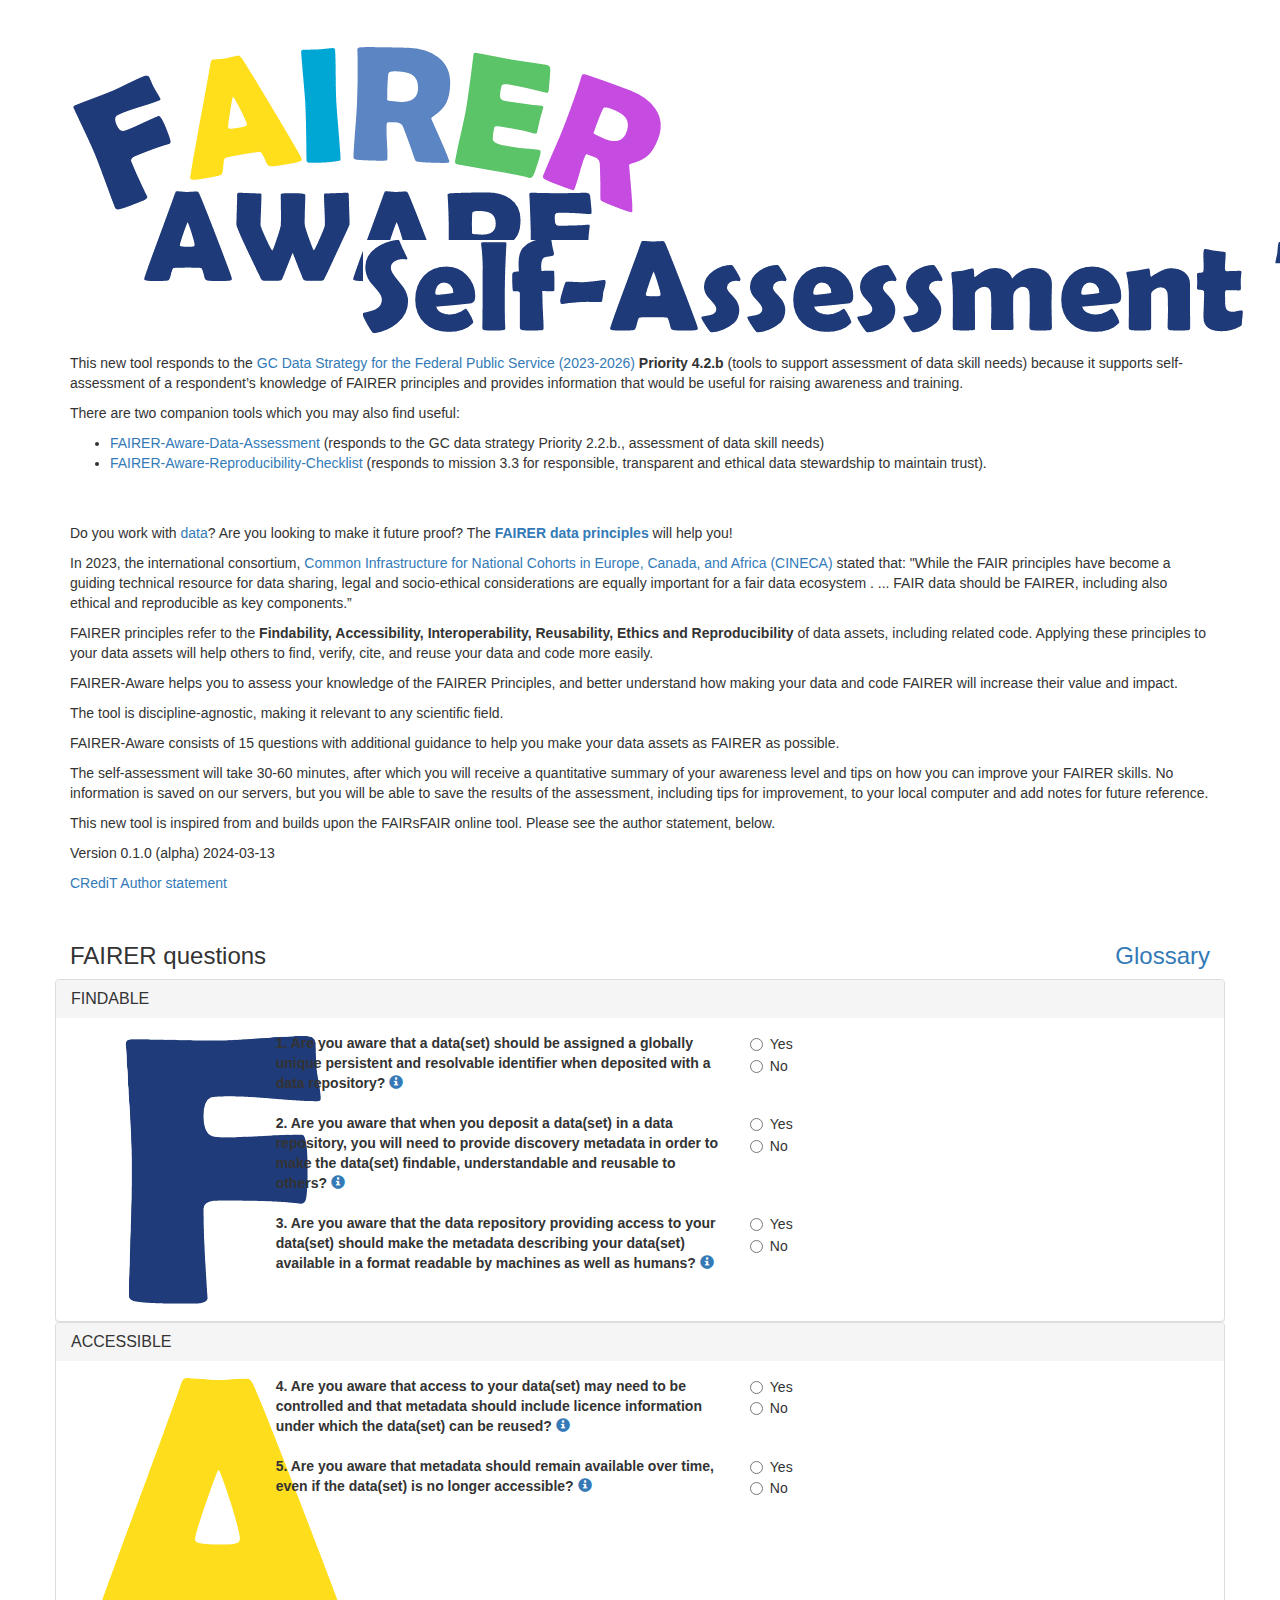
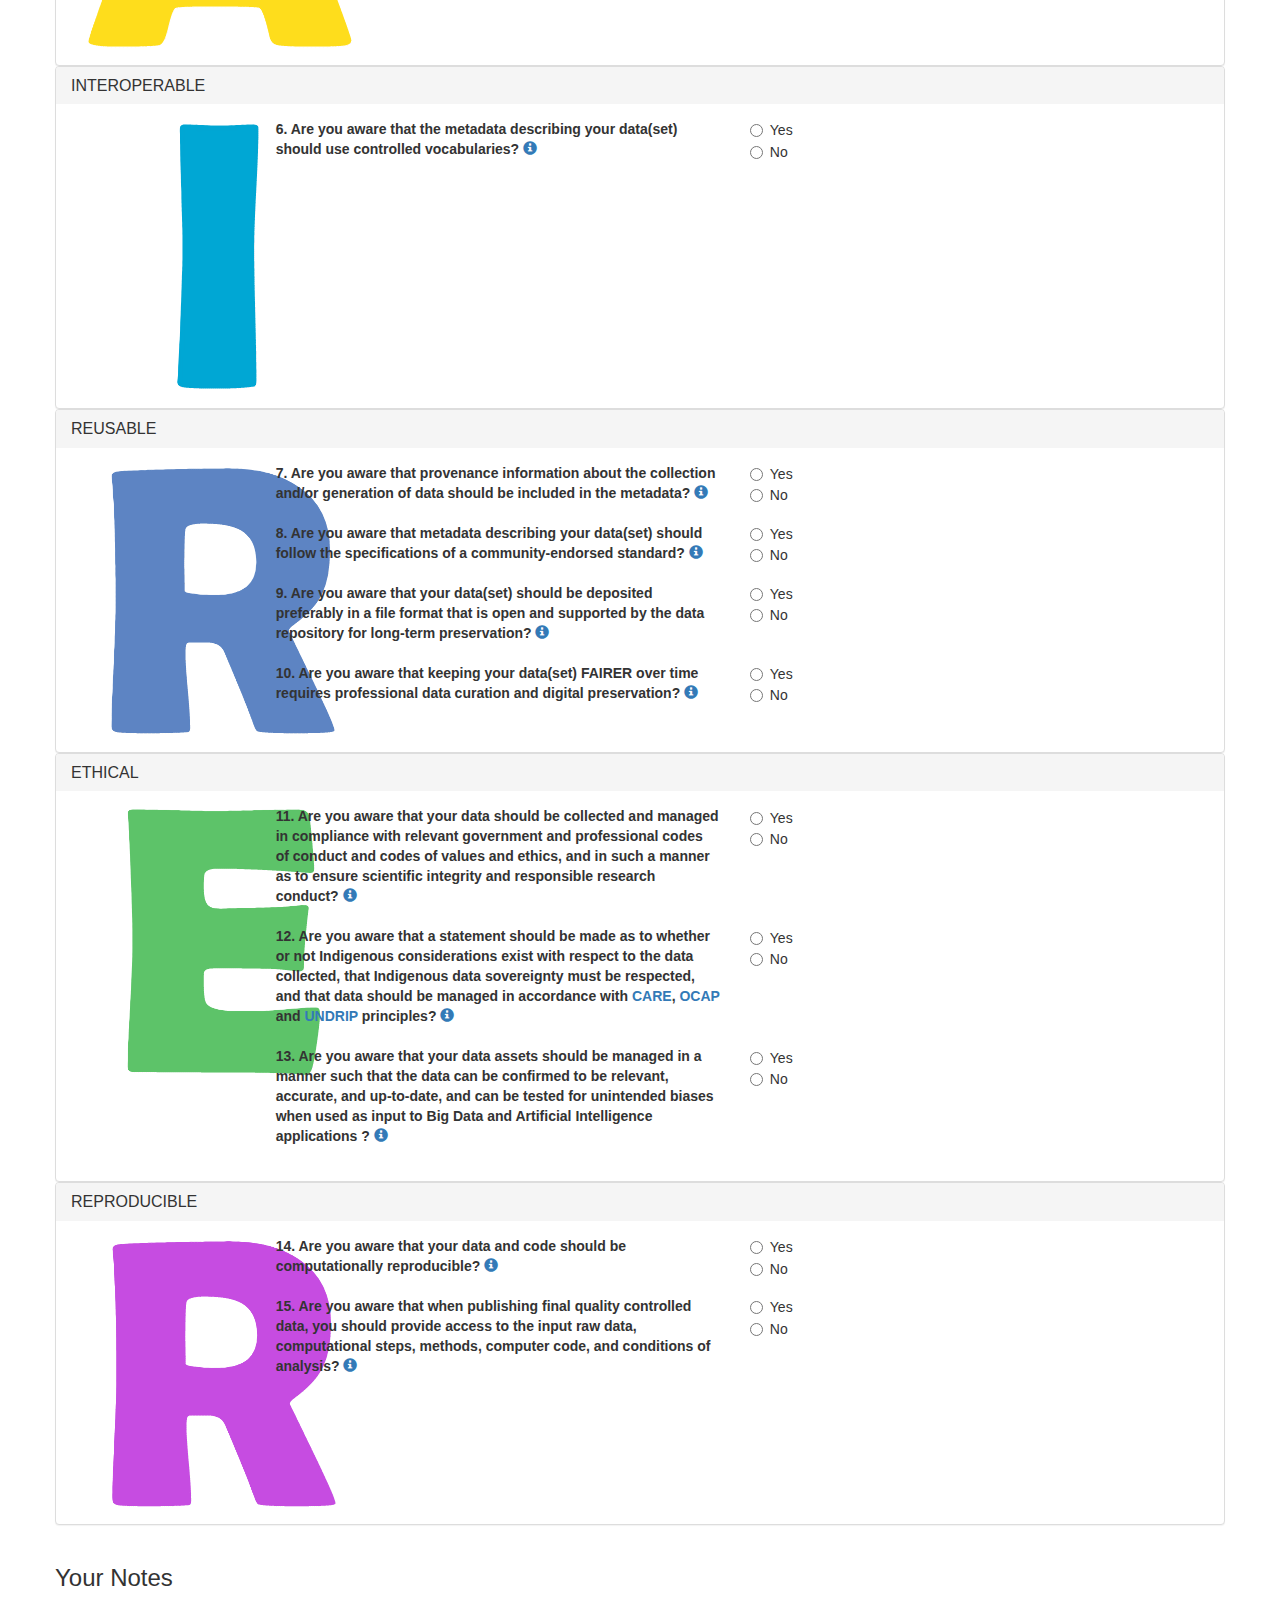
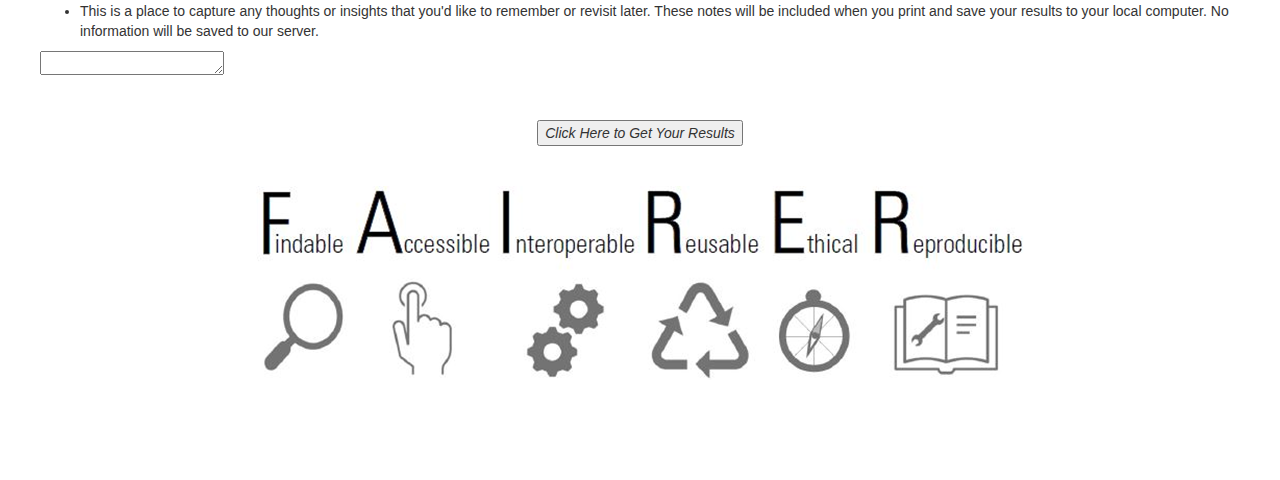
==== commit 5ee88238: "Update index.html removed name field" ====
--- a/index.html
+++ b/index.html
@@ -904,8 +904,9 @@
             <!-- ================================= -->
             <!-- ======== COMMENT  ======== -->
             <!-- ================================= -->
-            <label for="username">Enter your name (optional for printing):</label>
+            <!-- <label for="username">Enter your name (optional for printing):</label>
             <input type="text" id="username">
+            -->
             <div id="comment">
                 <div>
                     <div class="row">
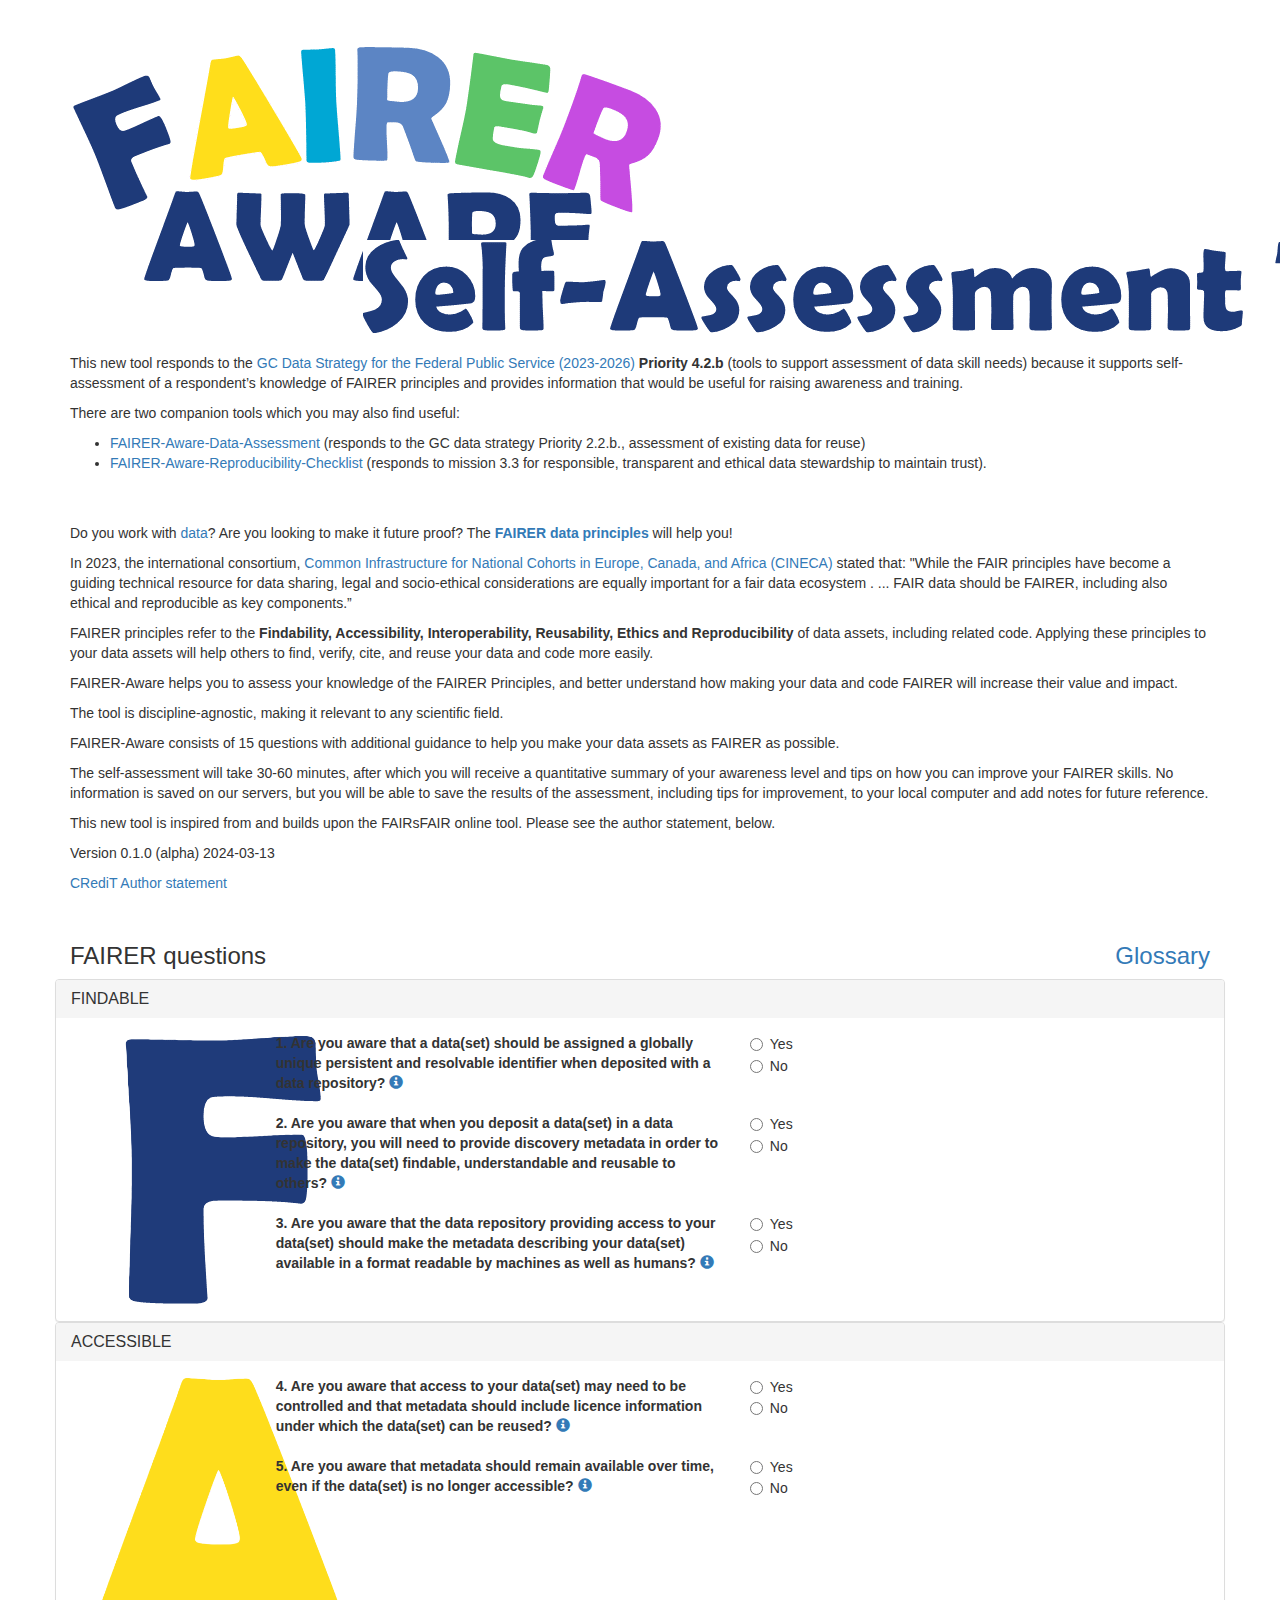
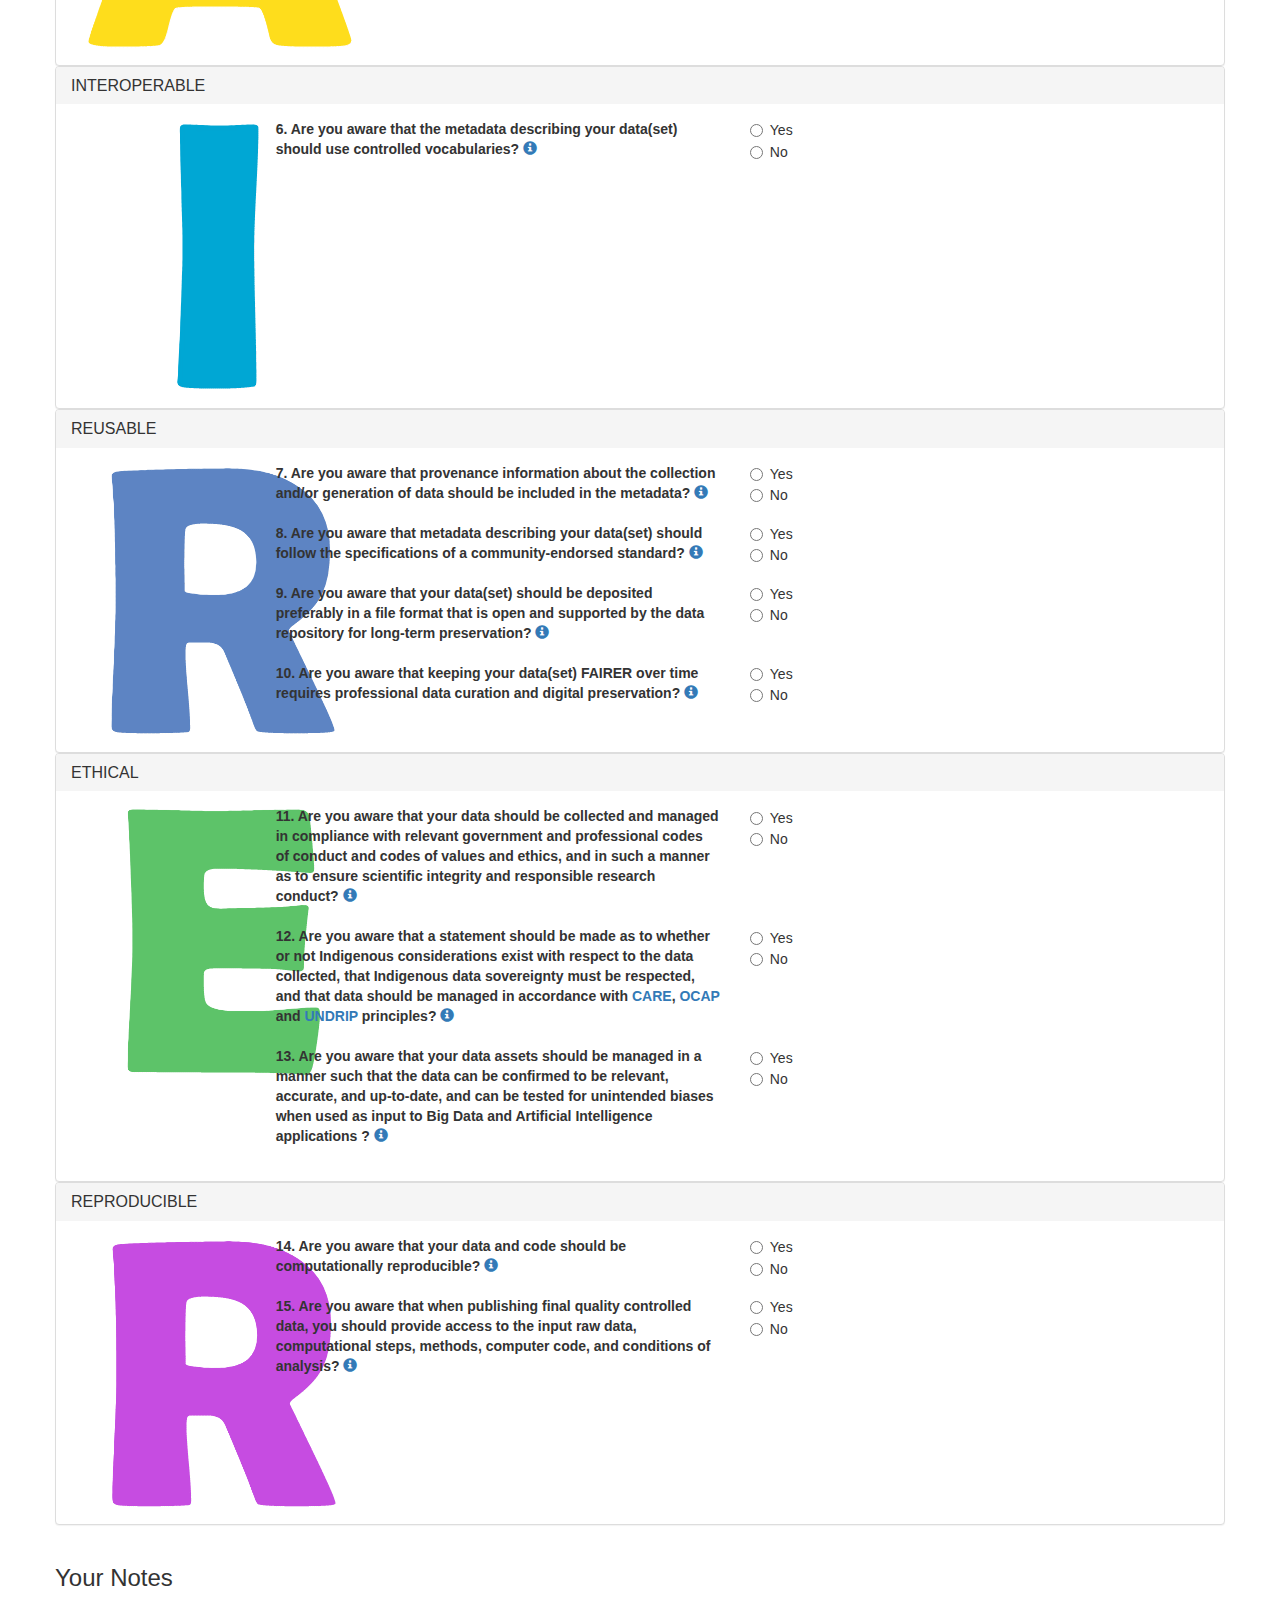
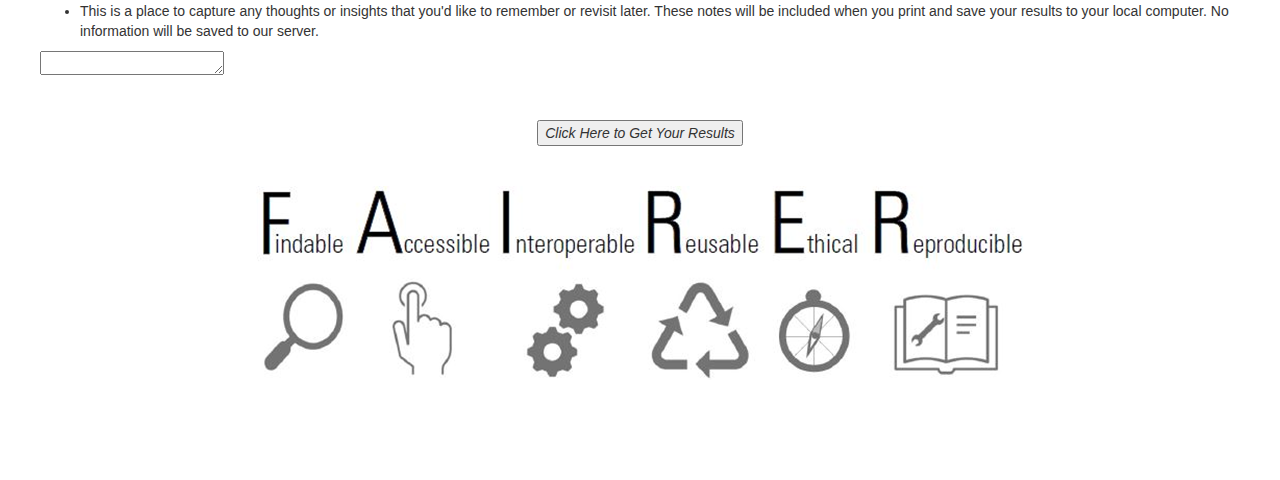
==== commit 3745f3d5: "Update index.html" ====
--- a/index.html
+++ b/index.html
@@ -74,7 +74,7 @@
                     <li>
                         <a href="https://fairerdata.github.io/FAIRER-Aware-DATA-Assessment/"
                             target="_blank">FAIRER-Aware-Data-Assessment<i class="fa fa-external-link"></i></a>
-                        (responds to the GC data strategy Priority 2.2.b., assessment of data skill needs)
+                        (responds to the GC data strategy Priority 2.2.b., assessment of existing data for reuse)
                     </li>
                     <li>
                         <a href="https://fairerdata.github.io/FAIRER-Aware-REPRODUCIBILITY-Assessment/"
@@ -3449,7 +3449,7 @@
 
                     <div id="glossary-reproducibility-title"><b>Reproducibility</b></div>
                     <div id="glossary-reproducibility-contents">
-                        <p>Reproducible data and code means that the final data and code are computationally reproducible within some tolerance interval or defined limits of precision and accuracy, i.e. a 3rd party will be able to verify the data lineage and processing, reanalyze the data and obtain consistent computational results using the same input raw data, computational steps, methods, computer code, and conditions of analysis in order to determine if the same result emerges from the reprocessing and reanalysis. “Same result” can mean different things in different contexts: identical measures in a fully deterministic context, the same numeric results but differing in some irrelevant detail, statistically similar results in a non-deterministic context, or validation of a hypothesis. All data and code are made available for 3rd-party verification of reproducibility. Note that reproducibility is a different concept from replicability. In the latter case, the final published data are linked to sufficiently detailed methods and information for a 3rd-party to be able to verify the results based on the independent collection of new raw data using similar or different methods but leading to comparable results. 
+                        <p>Reproducible data and code means that the final data and code are computationally reproducible within some tolerance interval or defined limits of precision and accuracy, i.e. a 3rd party will be able to verify the data lineage and processing, reanalyze the data and obtain consistent computational results using the same input raw data, computational steps, methods, computer software & code, and conditions of analysis in order to determine if the same result emerges from the reprocessing and reanalysis. “Same result” can mean different things in different contexts: identical measures in a fully deterministic context, the same numeric results but differing in some irrelevant detail, statistically similar results in a non-deterministic context, or validation of a hypothesis. All data and code are made available for 3rd-party verification of reproducibility. Note that reproducibility is a different concept from replicability. In the latter case, the final published data are linked to sufficiently detailed methods and information for a 3rd-party to be able to verify the results based on the independent collection of new raw data using similar or different methods but leading to comparable results. 
                                 (See also <a href="https://sites.nationalacademies.org/sites/reproducibility-in-science/index.htm" target="_blank"> NASEM 2019 <iclass="fa fa-external-link"></i></a>).</p>
                     </div>
                     
